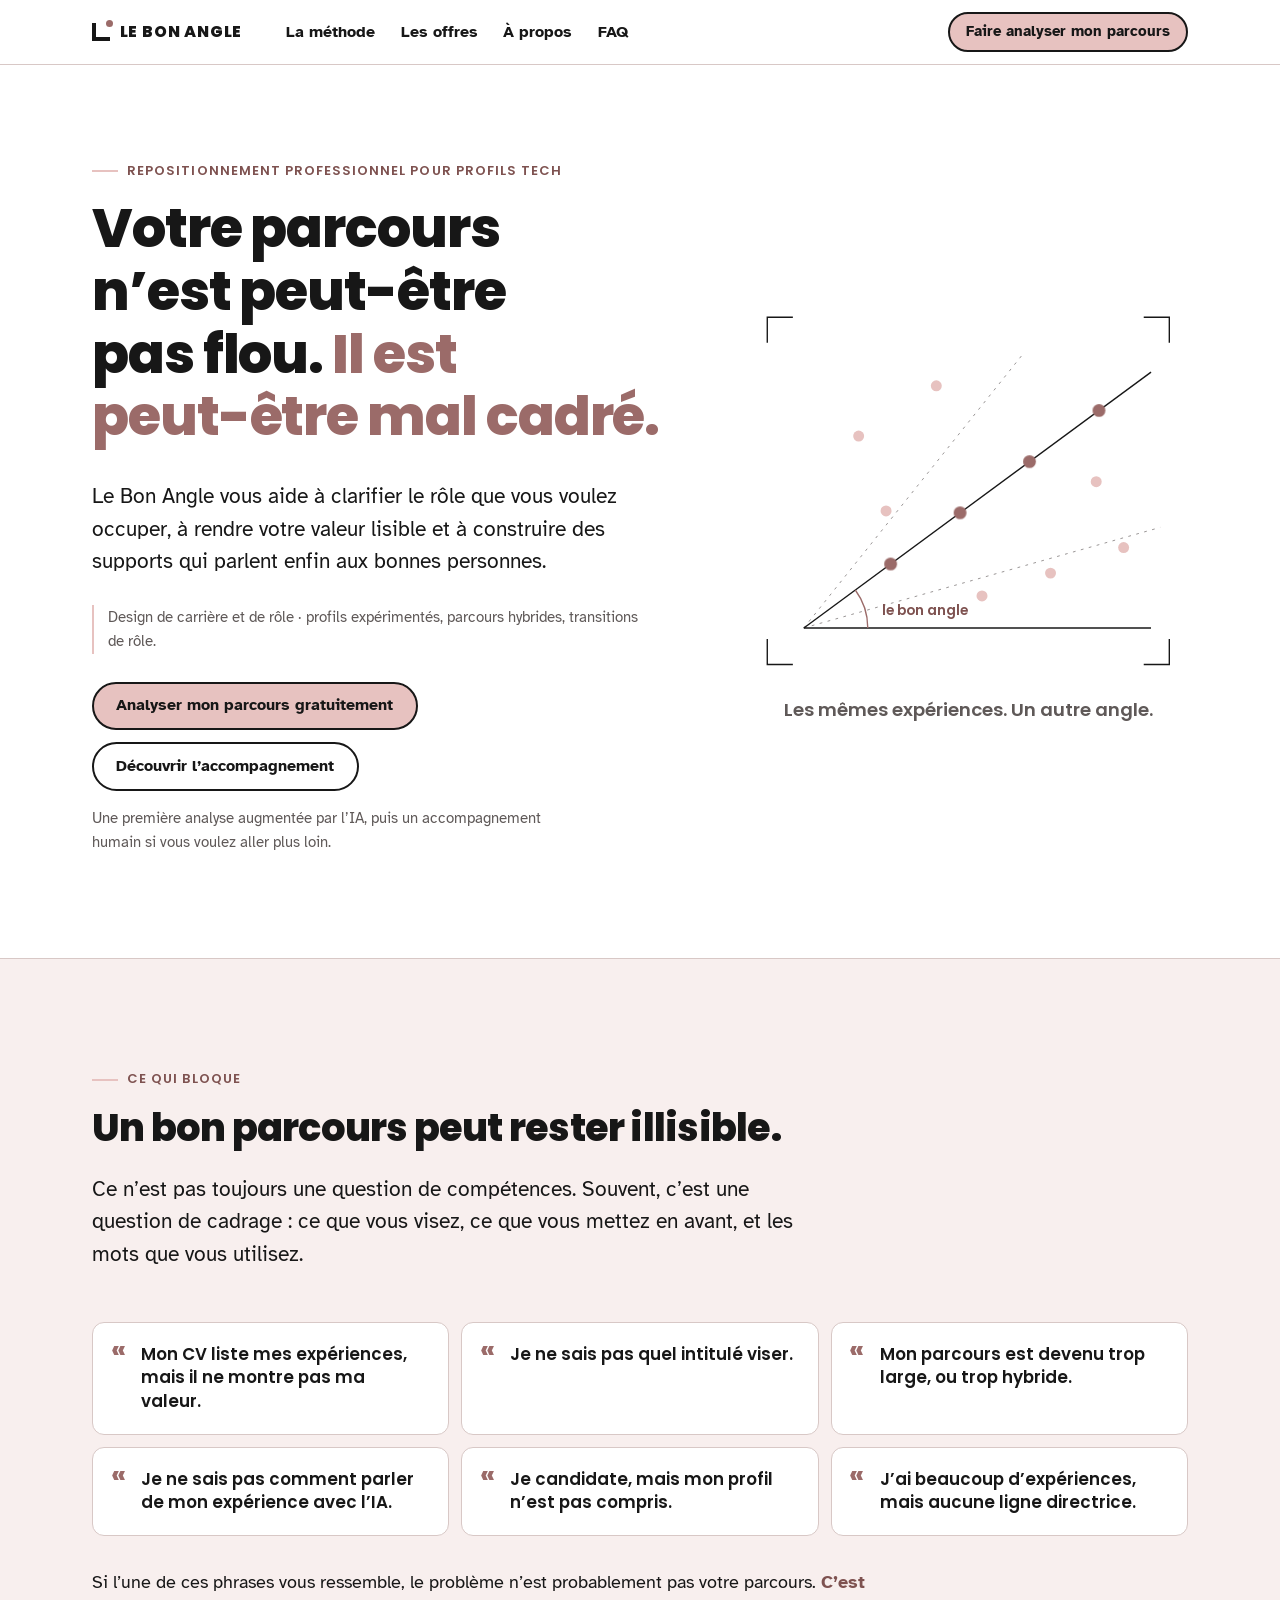
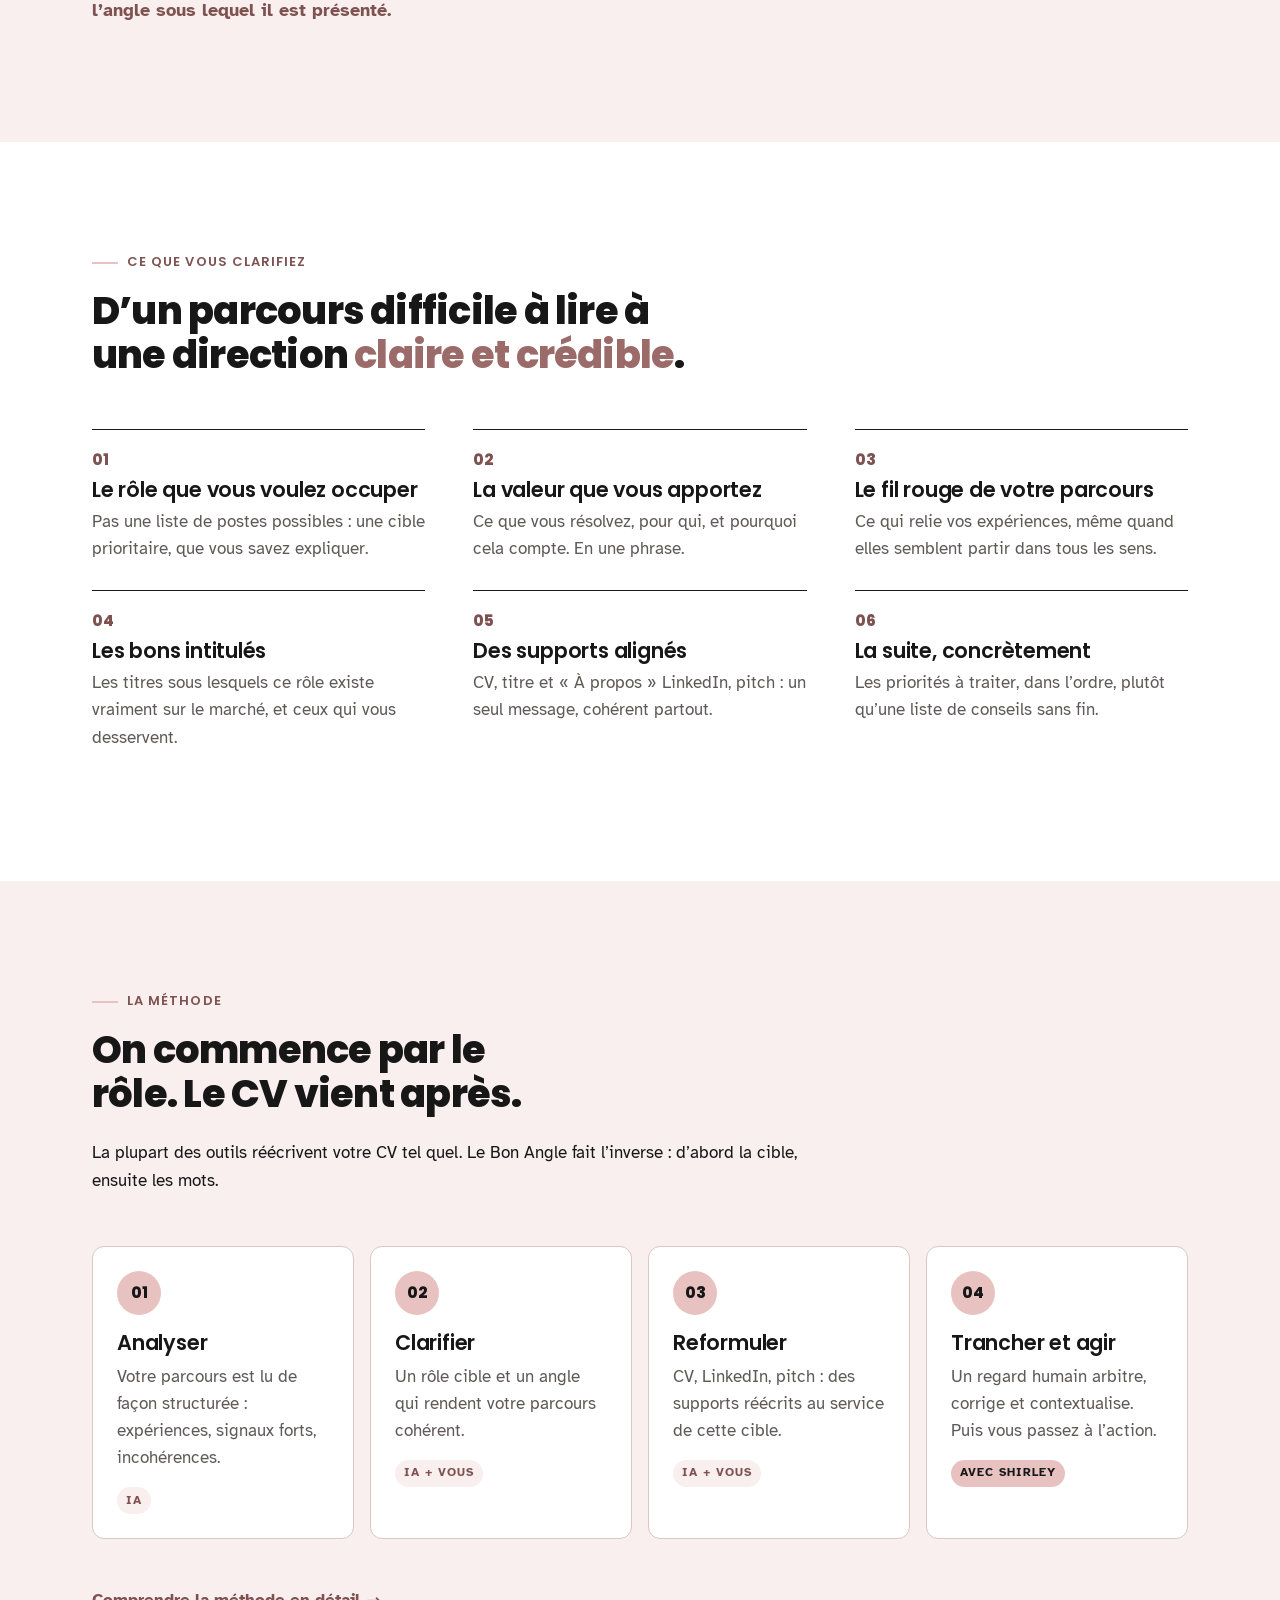
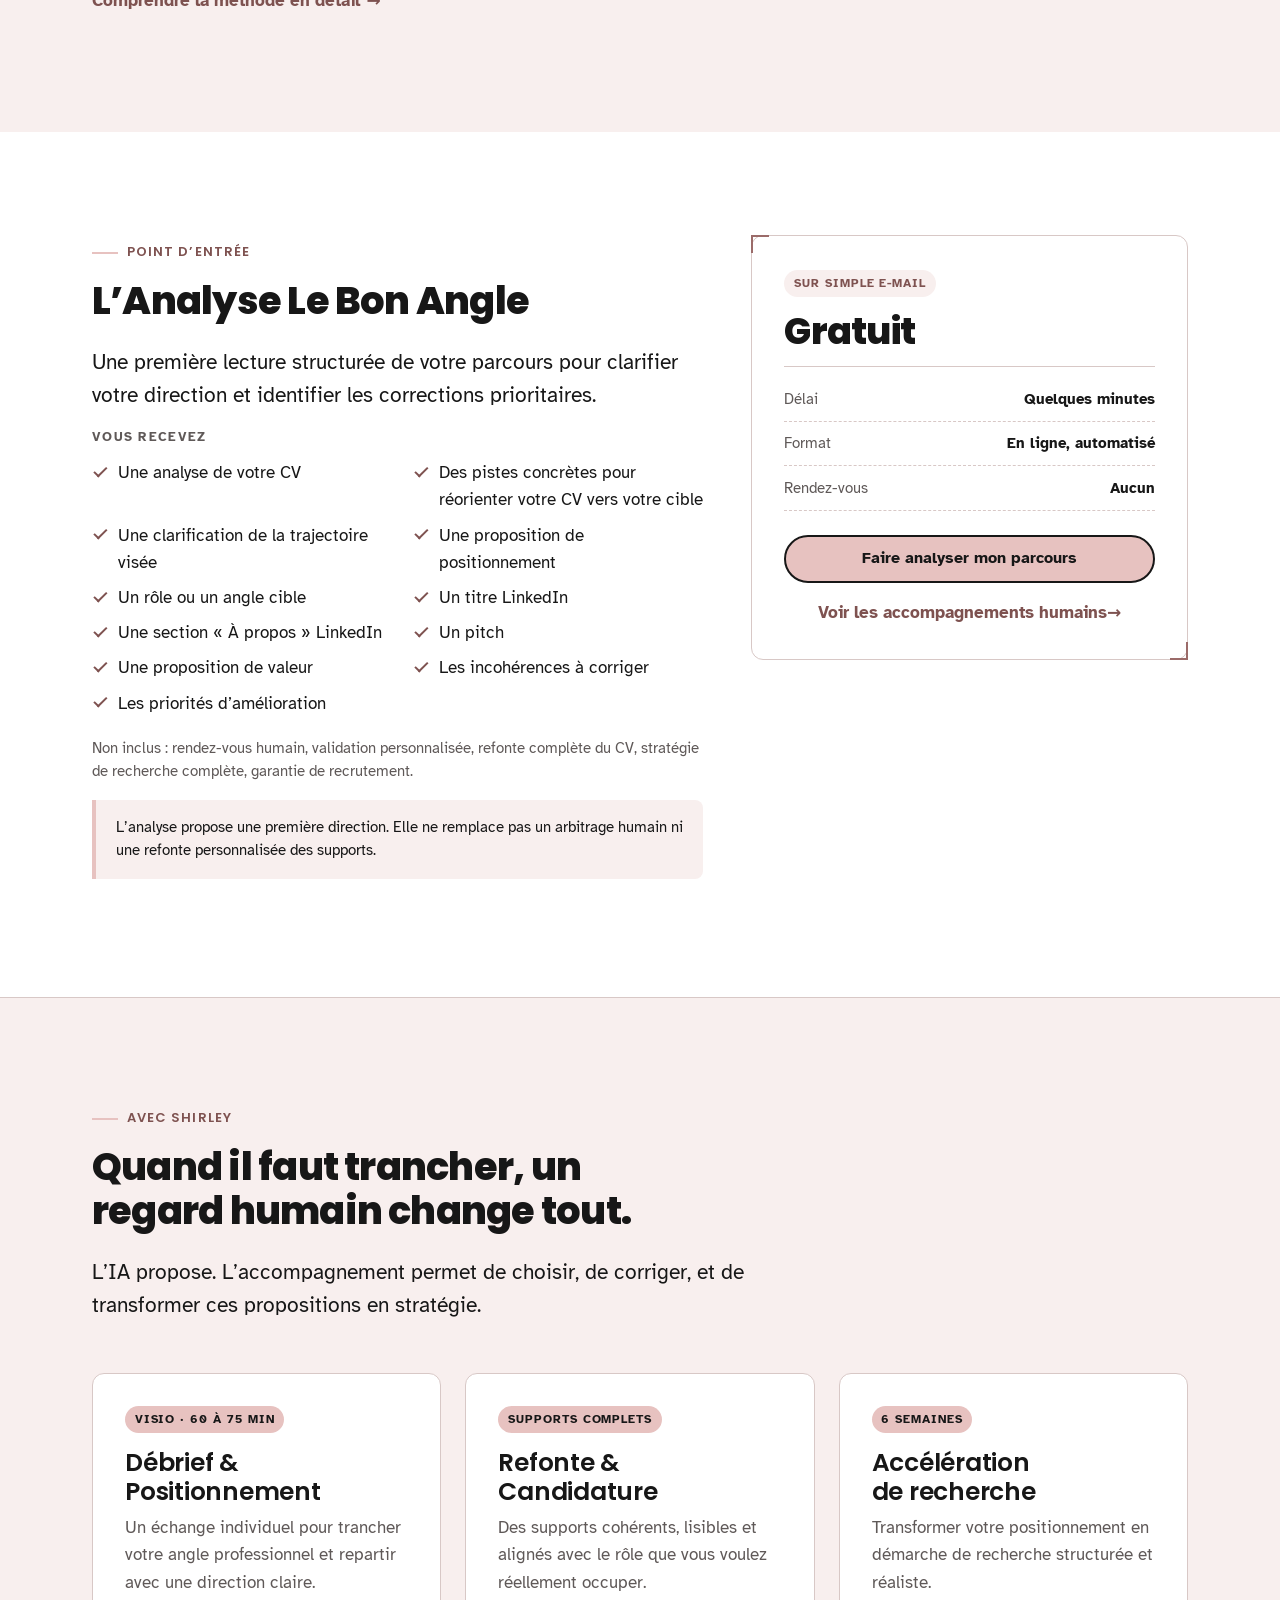
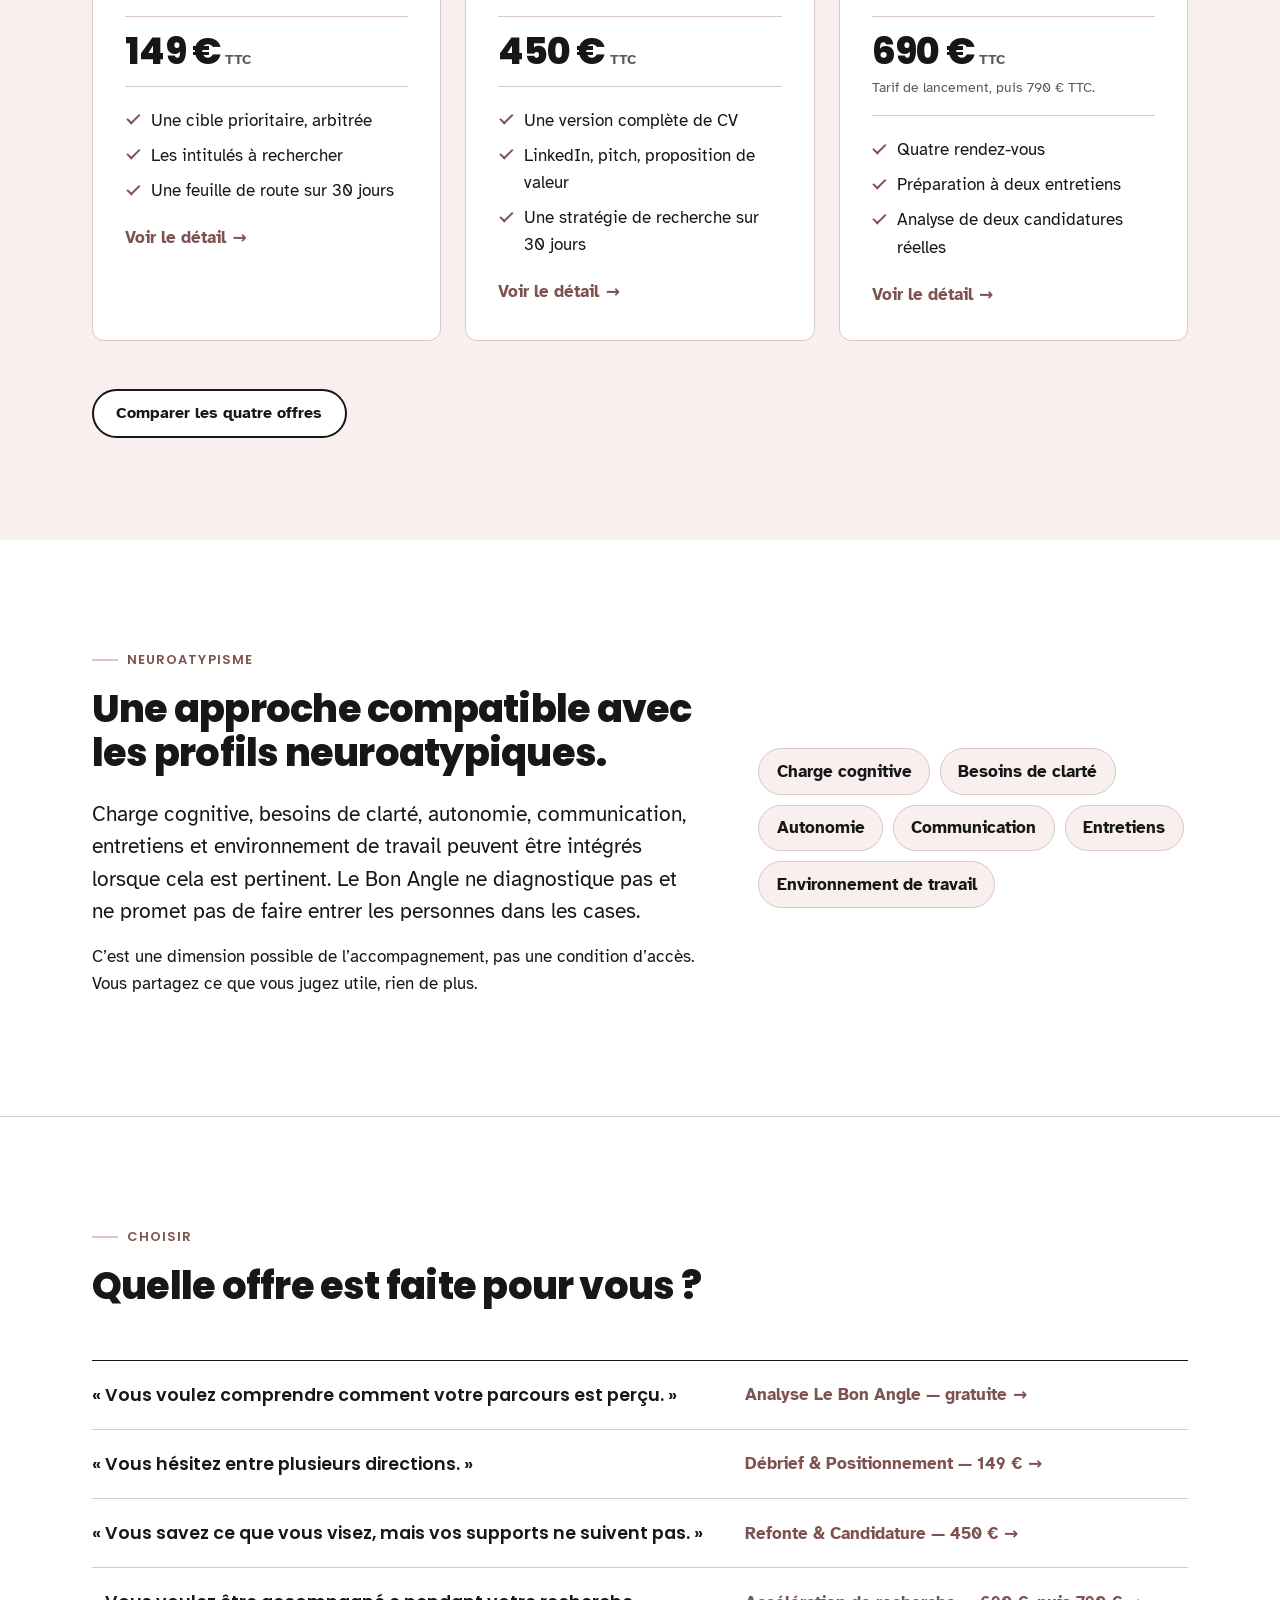
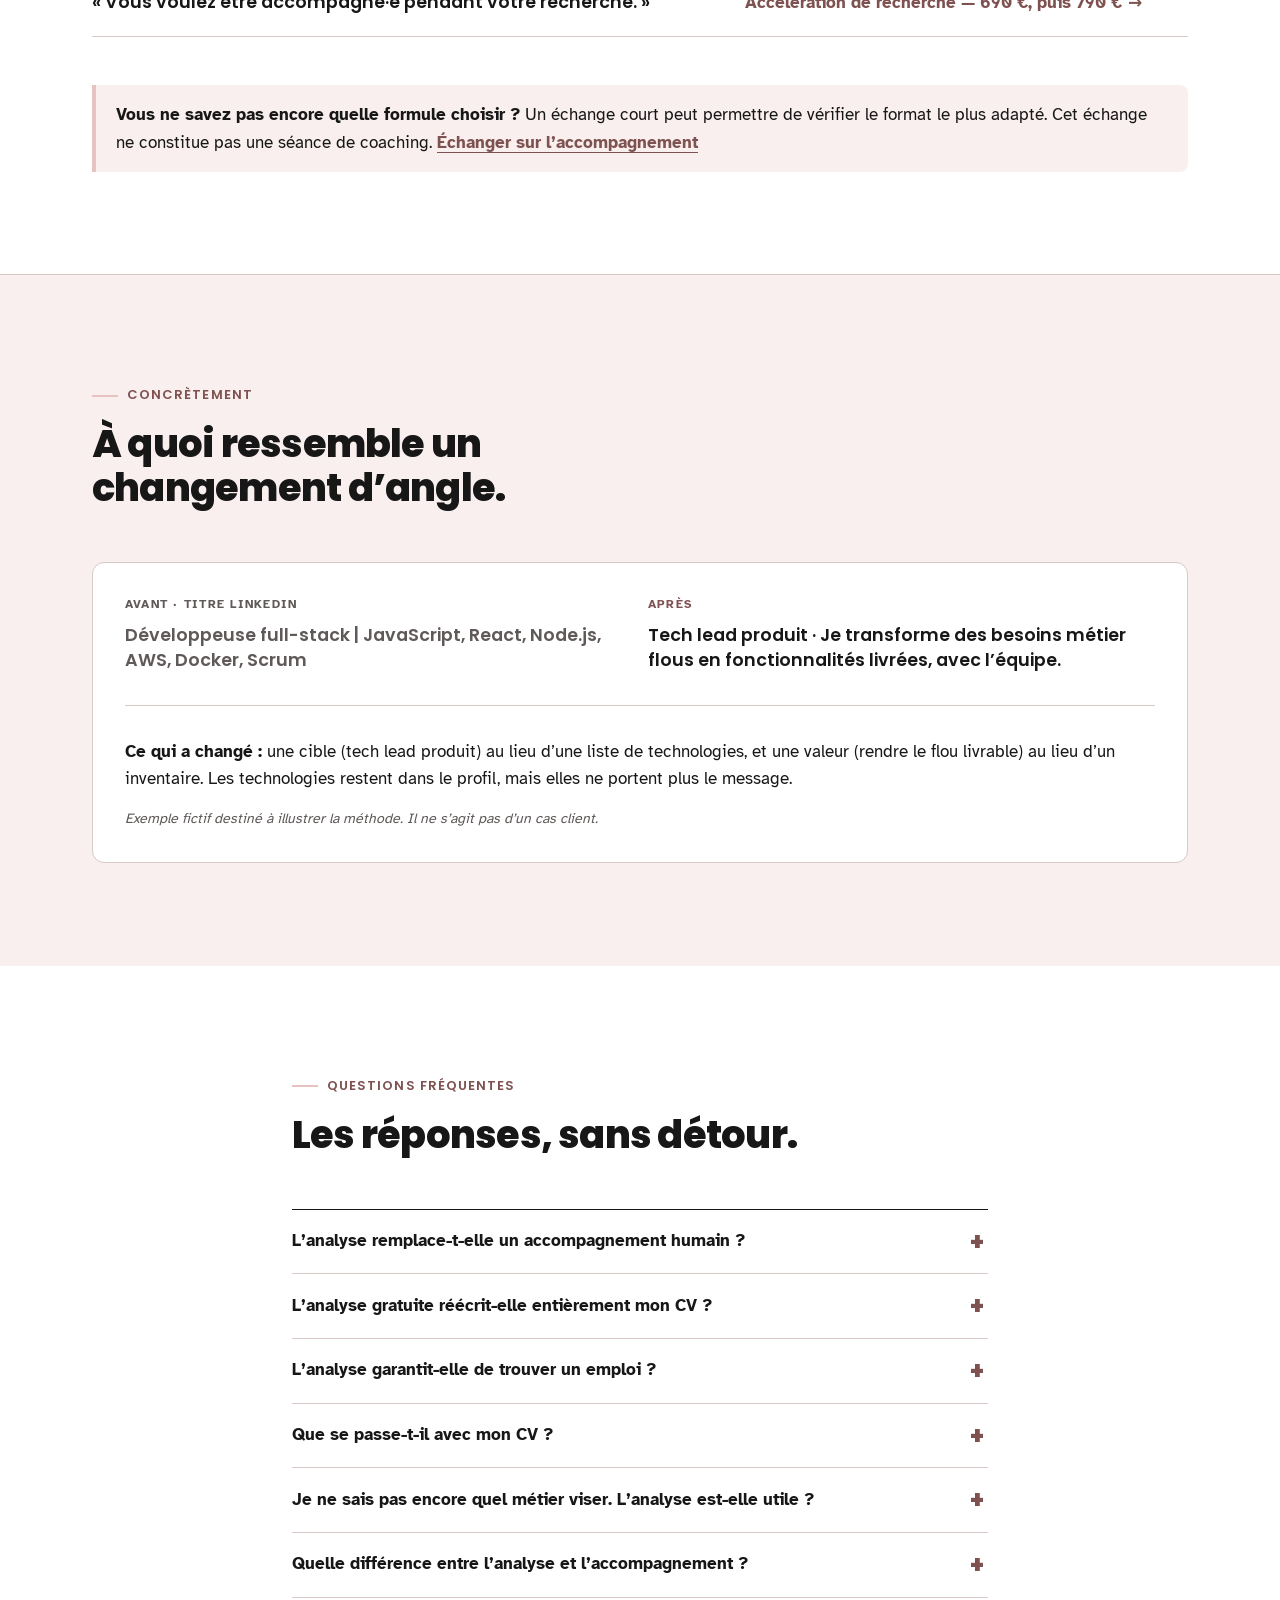
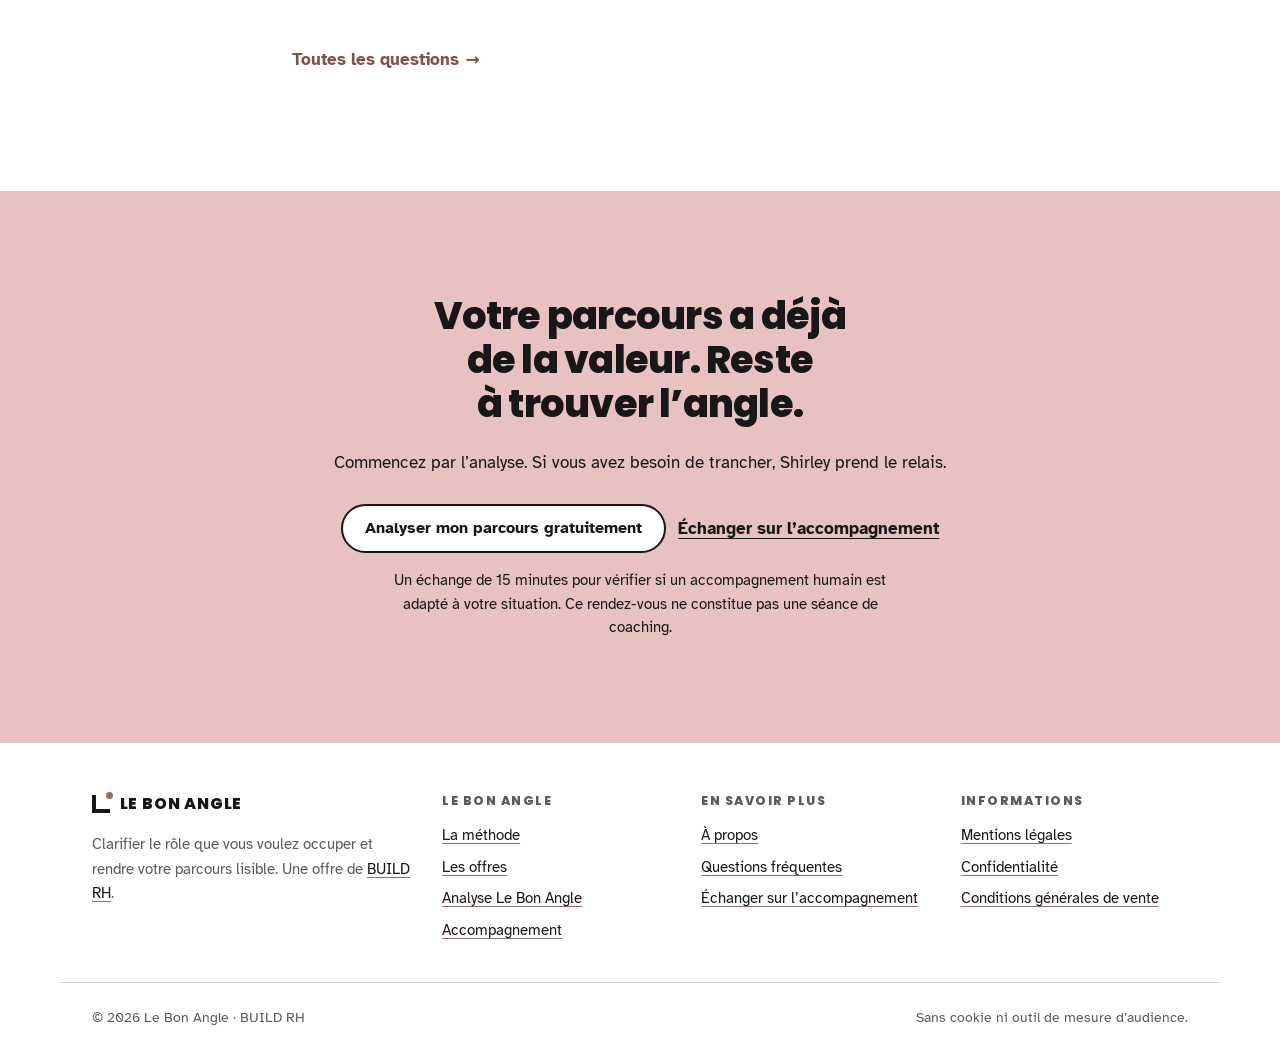
==== index.html @ a3619567 "Analyse gratuite, questions langues et remote, message de capacité - Analyse Le Bon Angle gratuite (" ====
<!doctype html>
<html lang="fr" class="no-js">
<head>
  <meta charset="utf-8">
  <script>document.documentElement.className="js";</script>
  <meta name="viewport" content="width=device-width, initial-scale=1">
  <title>Le Bon Angle — Clarifier son rôle cible et repositionner son parcours Tech</title>
  <meta name="description" content="Le Bon Angle aide les professionnels de la Tech à clarifier leur rôle cible, rendre leur valeur lisible et repositionner CV, LinkedIn et pitch. Analyse augmentée par l’IA, puis accompagnement humain.">
  <meta name="theme-color" content="#F8EFEE">
  <link rel="canonical" href="https://almosnishirley.github.io/le-bon-angle/">
  <meta property="og:type" content="website">
  <meta property="og:locale" content="fr_FR">
  <meta property="og:site_name" content="Le Bon Angle">
  <meta property="og:title" content="Votre parcours n’est peut-être pas flou. Il est peut-être mal cadré.">
  <meta property="og:description" content="Le Bon Angle aide les professionnels de la Tech à clarifier leur rôle cible, rendre leur valeur lisible et repositionner CV, LinkedIn et pitch. Analyse augmentée par l’IA, puis accompagnement humain.">
  <meta property="og:url" content="https://almosnishirley.github.io/le-bon-angle/">
  <meta property="og:image" content="https://almosnishirley.github.io/le-bon-angle/assets/images/og-image.png">
  <meta property="og:image:width" content="1200">
  <meta property="og:image:height" content="630">
  <meta property="og:image:alt" content="Le Bon Angle — Votre parcours n’est peut-être pas flou. Il est peut-être mal cadré.">
  <meta name="twitter:card" content="summary_large_image">
  <link rel="icon" href="favicon.svg" type="image/svg+xml">
  <link rel="preload" href="assets/fonts/poppins-latin-800-normal.woff2" as="font" type="font/woff2" crossorigin>
  <link rel="preload" href="assets/fonts/atkinson-hyperlegible-latin-400-normal.woff2" as="font" type="font/woff2" crossorigin>
  <link rel="stylesheet" href="assets/css/style.css?v=20">
  <script type="application/ld+json" id="ld-json">
    {"@context":"https://schema.org","@type":"ProfessionalService","name":"Le Bon Angle","url":"https://almosnishirley.github.io/le-bon-angle/","slogan":"Votre parcours n’est peut-être pas flou. Il est peut-être mal cadré.","description":"Méthode de clarification et de repositionnement professionnel pour les professionnels de la Tech, augmentée par l’IA et prolongée par un accompagnement humain.","inLanguage":"fr","parentOrganization":{"@type":"Organization","name":"BUILD RH","url":"https://build-rh.io"}}
    </script>
  <script src="assets/js/config.js?v=20" defer></script>
  <script src="assets/js/main.js?v=20" defer></script>
</head>
<body>
  <a class="skip-link" href="#contenu">Aller au contenu</a>

  <header class="site-header">
    <div class="container header-inner">
      <a class="logo" href="index.html" aria-label="Le Bon Angle, accueil">
        <span class="logo-mark" aria-hidden="true"></span>
        <span class="logo-text">LE BON ANGLE</span>
      </a>
      <nav id="main-nav" class="main-nav" aria-label="Navigation principale">
        <ul>
          <li><a href="methode.html">La méthode</a></li>
          <li><a href="offres.html">Les offres</a></li>
          <li><a href="a-propos.html">À propos</a></li>
          <li><a href="faq.html">FAQ</a></li>
        </ul>
      </nav>
      <a class="btn btn-primary btn-sm header-cta" href="atelier.html"><span class="long">Faire analyser mon parcours</span><span class="short">Analyser</span></a>
      <button class="menu-toggle" type="button" aria-expanded="false" aria-controls="main-nav">
        <span class="menu-toggle-bars" aria-hidden="true"></span>
        <span class="menu-toggle-label">Menu</span>
      </button>
    </div>
  </header>

  <main id="contenu">

    <!-- ============================ HERO ============================ -->
    <section class="hero" aria-labelledby="hero-title">
      <div class="container hero-grid">
        <div>
          <p class="eyebrow">Repositionnement professionnel pour profils Tech</p>
          <h1 id="hero-title">Votre parcours n’est peut-être pas flou. <em>Il est peut-être mal cadré.</em></h1>
          <p class="lead">Le Bon Angle vous aide à clarifier le rôle que vous voulez occuper, à rendre votre valeur lisible et à construire des supports qui parlent enfin aux bonnes personnes.</p>
          <p class="hero-target">Design de carrière et de rôle · profils expérimentés, parcours hybrides, transitions de rôle.</p>
          <div class="btn-row">
            <a class="btn btn-primary" href="atelier.html">Analyser mon parcours gratuitement</a>
            <a class="btn btn-secondary" href="accompagnement.html">Découvrir l’accompagnement</a>
          </div>
          <p class="micro">Une première analyse augmentée par l’IA, puis un accompagnement humain si vous voulez aller plus loin.</p>
        </div>

        <figure class="hero-visual">
          <svg viewBox="0 0 480 420" role="img" aria-labelledby="hv-title">
            <title id="hv-title">Des points dispersés représentent des expériences. Une ligne en aligne quatre&nbsp;: c’est le bon angle.</title>
            <path class="hv-crop" d="M20 48V20h28M432 20h28v28M460 372v28h-28M48 400H20v-28"/>
            <path class="hv-line-faint" d="M60 360L300 60M60 360L450 250"/>
            <g>
              <circle class="hv-dot" cx="120" cy="150" r="6"/>
              <circle class="hv-dot" cx="205" cy="95" r="6"/>
              <circle class="hv-dot" cx="330" cy="300" r="6"/>
              <circle class="hv-dot" cx="410" cy="272" r="6"/>
              <circle class="hv-dot" cx="255" cy="325" r="6"/>
              <circle class="hv-dot" cx="150" cy="232" r="6"/>
              <circle class="hv-dot" cx="380" cy="200" r="6"/>
            </g>
            <path class="hv-line" d="M60 360H440"/>
            <path class="hv-line hv-draw" d="M60 360L440 80"/>
            <g>
              <circle class="hv-dot-on" cx="155" cy="290" r="7"/>
              <circle class="hv-dot-on" cx="231" cy="234" r="7"/>
              <circle class="hv-dot-on" cx="307" cy="178" r="7"/>
              <circle class="hv-dot-on" cx="383" cy="122" r="7"/>
            </g>
            <path class="hv-arc" d="M130 360A70 70 0 0 0 116.35 318.5"/>
            <text class="hv-label" x="146" y="346">le bon angle</text>
          </svg>
          <figcaption>Les mêmes expériences. Un autre angle.</figcaption>
        </figure>
      </div>
    </section>

    <!-- ========================== PROBLÈME ========================== -->
    <section class="section section-alt section-border" aria-labelledby="pb-title">
      <div class="container">
        <header class="section-head">
          <p class="eyebrow">Ce qui bloque</p>
          <h2 id="pb-title">Un bon parcours peut rester illisible.</h2>
          <p class="lead">Ce n’est pas toujours une question de compétences. Souvent, c’est une question de cadrage&nbsp;: ce que vous visez, ce que vous mettez en avant, et les mots que vous utilisez.</p>
        </header>
        <ul class="pains">
          <li>Mon CV liste mes expériences, mais il ne montre pas ma valeur.</li>
          <li>Je ne sais pas quel intitulé viser.</li>
          <li>Mon parcours est devenu trop large, ou trop hybride.</li>
          <li>Je ne sais pas comment parler de mon expérience avec l’IA.</li>
          <li>Je candidate, mais mon profil n’est pas compris.</li>
          <li>J’ai beaucoup d’expériences, mais aucune ligne directrice.</li>
        </ul>
        <p class="pains-closing">Si l’une de ces phrases vous ressemble, le problème n’est probablement pas votre parcours. <strong>C’est l’angle sous lequel il est présenté.</strong></p>
      </div>
    </section>

    <!-- ======================= CE QUE L'ON CLARIFIE ======================= -->
    <section class="section" aria-labelledby="clar-title">
      <div class="container">
        <header class="section-head">
          <p class="eyebrow">Ce que vous clarifiez</p>
          <h2 id="clar-title">D’un parcours difficile à lire à une direction <em>claire et crédible</em>.</h2>
        </header>
        <ol class="clarify">
          <li><h3>Le rôle que vous voulez occuper</h3><p>Pas une liste de postes possibles&nbsp;: une cible prioritaire, que vous savez expliquer.</p></li>
          <li><h3>La valeur que vous apportez</h3><p>Ce que vous résolvez, pour qui, et pourquoi cela compte. En une phrase.</p></li>
          <li><h3>Le fil rouge de votre parcours</h3><p>Ce qui relie vos expériences, même quand elles semblent partir dans tous les sens.</p></li>
          <li><h3>Les bons intitulés</h3><p>Les titres sous lesquels ce rôle existe vraiment sur le marché, et ceux qui vous desservent.</p></li>
          <li><h3>Des supports alignés</h3><p>CV, titre et «&nbsp;À propos&nbsp;» LinkedIn, pitch&nbsp;: un seul message, cohérent partout.</p></li>
          <li><h3>La suite, concrètement</h3><p>Les priorités à traiter, dans l’ordre, plutôt qu’une liste de conseils sans fin.</p></li>
        </ol>
      </div>
    </section>

    <!-- ============================ MÉTHODE ============================ -->
    <section class="section section-sage" aria-labelledby="meth-title">
      <div class="container">
        <header class="section-head">
          <p class="eyebrow">La méthode</p>
          <h2 id="meth-title">On commence par le rôle. Le CV vient après.</h2>
          <p>La plupart des outils réécrivent votre CV tel quel. Le Bon Angle fait l’inverse&nbsp;: d’abord la cible, ensuite les mots.</p>
        </header>
        <ol class="steps">
          <li class="step">
            <span class="step-num" aria-hidden="true">01</span>
            <h3>Analyser</h3>
            <p>Votre parcours est lu de façon structurée&nbsp;: expériences, signaux forts, incohérences.</p>
            <span class="step-tag tag-ia">IA</span>
          </li>
          <li class="step">
            <span class="step-num" aria-hidden="true">02</span>
            <h3>Clarifier</h3>
            <p>Un rôle cible et un angle qui rendent votre parcours cohérent.</p>
            <span class="step-tag tag-ia">IA + vous</span>
          </li>
          <li class="step">
            <span class="step-num" aria-hidden="true">03</span>
            <h3>Reformuler</h3>
            <p>CV, LinkedIn, pitch&nbsp;: des supports réécrits au service de cette cible.</p>
            <span class="step-tag tag-ia">IA + vous</span>
          </li>
          <li class="step">
            <span class="step-num" aria-hidden="true">04</span>
            <h3>Trancher et agir</h3>
            <p>Un regard humain arbitre, corrige et contextualise. Puis vous passez à l’action.</p>
            <span class="step-tag tag-human">Avec Shirley</span>
          </li>
        </ol>
        <p class="section-foot"><a class="arrow-link" href="methode.html">Comprendre la méthode en détail</a></p>
      </div>
    </section>

    <!-- ============================ ANALYSE ============================ -->
    <section class="section" id="analyse" aria-labelledby="an-title">
      <div class="container analysis-block">
        <div>
          <p class="eyebrow">Point d’entrée</p>
          <h2 id="an-title">L’Analyse Le Bon Angle</h2>
          <p class="lead">Une première lecture structurée de votre parcours pour clarifier votre direction et identifier les corrections prioritaires.</p>
          <p class="list-title">Vous recevez</p>
          <ul class="checklist cols-2">
            <li>Une analyse de votre CV</li>
            <li>Des pistes concrètes pour réorienter votre CV vers votre cible</li>
            <li>Une clarification de la trajectoire visée</li>
            <li>Une proposition de positionnement</li>
            <li>Un rôle ou un angle cible</li>
            <li>Un titre LinkedIn</li>
            <li>Une section «&nbsp;À propos&nbsp;» LinkedIn</li>
            <li>Un pitch</li>
            <li>Une proposition de valeur</li>
            <li>Les incohérences à corriger</li>
            <li>Les priorités d’amélioration</li>
          </ul>
          <p class="small muted">Non inclus&nbsp;: rendez-vous humain, validation personnalisée, refonte complète du CV, stratégie de recherche complète, garantie de recrutement.</p>
          <p class="note-box small">L’analyse propose une première direction. Elle ne remplace pas un arbitrage humain ni une refonte personnalisée des supports.</p>
        </div>
        <aside class="buy-card frame" aria-label="Prix de l'analyse">
          <div class="price">
            <span class="tag tag-ia">Sur simple e-mail</span>
            <div class="price-main">Gratuit</div>
          </div>
          <dl class="facts">
            <div><dt>Délai</dt><dd>Quelques minutes</dd></div>
            <div><dt>Format</dt><dd>En ligne, automatisé</dd></div>
            <div><dt>Rendez-vous</dt><dd>Aucun</dd></div>
          </dl>
          <a class="btn btn-primary" href="atelier.html">Faire analyser mon parcours</a>
          <a class="arrow-link secondary-link" href="accompagnement.html">Voir les accompagnements humains</a>
        </aside>
      </div>
    </section>

    <!-- ========================= ACCOMPAGNEMENT ========================= -->
    <section class="section section-alt section-border" aria-labelledby="acc-title">
      <div class="container">
        <header class="section-head">
          <p class="eyebrow">Avec Shirley</p>
          <h2 id="acc-title">Quand il faut trancher, un regard humain change tout.</h2>
          <p class="lead">L’IA propose. L’accompagnement permet de choisir, de corriger, et de transformer ces propositions en stratégie.</p>
        </header>
        <div class="grid grid-3 grid-gap-lg">
          <article class="card offer" aria-labelledby="h-debrief">
            <span class="tag tag-human">Visio · 60 à 75 min</span>
            <h3 id="h-debrief">Débrief &amp; Positionnement</h3>
            <p class="offer-promise">Un échange individuel pour trancher votre angle professionnel et repartir avec une direction claire.</p>
            <div class="price"><div class="price-main"><span data-prix="debrief">149&nbsp;€</span><small>TTC</small></div></div>
            <ul class="checklist offer-list">
              <li>Une cible prioritaire, arbitrée</li>
              <li>Les intitulés à rechercher</li>
              <li>Une feuille de route sur 30 jours</li>
            </ul>
            <a class="arrow-link" href="accompagnement.html#debrief" aria-label="Voir le détail du Débrief &amp; Positionnement">Voir le détail</a>
          </article>
          <article class="card offer" aria-labelledby="h-refonte">
            <span class="tag tag-human">Supports complets</span>
            <h3 id="h-refonte">Refonte &amp; Candidature</h3>
            <p class="offer-promise">Des supports cohérents, lisibles et alignés avec le rôle que vous voulez réellement occuper.</p>
            <div class="price"><div class="price-main"><span data-prix="refonte">450&nbsp;€</span><small>TTC</small></div></div>
            <ul class="checklist offer-list">
              <li>Une version complète de CV</li>
              <li>LinkedIn, pitch, proposition de valeur</li>
              <li>Une stratégie de recherche sur 30 jours</li>
            </ul>
            <a class="arrow-link" href="accompagnement.html#refonte" aria-label="Voir le détail de la Refonte &amp; Candidature">Voir le détail</a>
          </article>
          <article class="card offer" aria-labelledby="h-accel">
            <span class="tag tag-human">6 semaines</span>
            <h3 id="h-accel">Accélération de recherche</h3>
            <p class="offer-promise">Transformer votre positionnement en démarche de recherche structurée et réaliste.</p>
            <div class="price"><div class="price-main"><span data-prix="acceleration">690&nbsp;€</span><small>TTC</small></div><span class="price-note" data-if-prix-cible="acceleration"><span data-mention="acceleration">Tarif de lancement</span>, puis <span data-prix-cible="acceleration">790&nbsp;€</span> TTC.</span></div>
            <ul class="checklist offer-list">
              <li>Quatre rendez-vous</li>
              <li>Préparation à deux entretiens</li>
              <li>Analyse de deux candidatures réelles</li>
            </ul>
            <a class="arrow-link" href="accompagnement.html#acceleration" aria-label="Voir le détail de l'Accélération de recherche">Voir le détail</a>
          </article>
        </div>
        <div class="section-foot btn-row">
          <a class="btn btn-secondary" href="offres.html">Comparer les quatre offres</a>
        </div>
      </div>
    </section>

    <!-- ========================== NEUROATYPISME ========================== -->
    <section class="section" id="neuroatypisme" aria-labelledby="neuro-title">
      <div class="container neuro-grid">
        <div>
          <p class="eyebrow">Neuroatypisme</p>
          <h2 id="neuro-title">Une approche compatible avec les profils neuroatypiques.</h2>
          <p class="lead">Charge cognitive, besoins de clarté, autonomie, communication, entretiens et environnement de travail peuvent être intégrés lorsque cela est pertinent. Le Bon Angle ne diagnostique pas et ne promet pas de faire entrer les personnes dans les cases.</p>
          <p>C’est une dimension possible de l’accompagnement, pas une condition d’accès. Vous partagez ce que vous jugez utile, rien de plus.</p>
        </div>
        <ul class="tags" aria-label="Dimensions pouvant être intégrées">
          <li>Charge cognitive</li>
          <li>Besoins de clarté</li>
          <li>Autonomie</li>
          <li>Communication</li>
          <li>Entretiens</li>
          <li>Environnement de travail</li>
        </ul>
      </div>
    </section>

    <!-- ========================= GUIDE DE CHOIX ========================= -->
    <section class="section section-border" aria-labelledby="choose-title">
      <div class="container">
        <header class="section-head">
          <p class="eyebrow">Choisir</p>
          <h2 id="choose-title">Quelle offre est faite pour vous&nbsp;?</h2>
        </header>
        <ul class="chooser">
          <li><q>Vous voulez comprendre comment votre parcours est perçu.</q><a class="arrow-link" href="atelier.html">Analyse Le Bon Angle — gratuite</a></li>
          <li><q>Vous hésitez entre plusieurs directions.</q><a class="arrow-link" href="accompagnement.html#debrief">Débrief &amp; Positionnement — <span data-prix="debrief">149&nbsp;€</span></a></li>
          <li><q>Vous savez ce que vous visez, mais vos supports ne suivent pas.</q><a class="arrow-link" href="accompagnement.html#refonte">Refonte &amp; Candidature — <span data-prix="refonte">450&nbsp;€</span></a></li>
          <li><q>Vous voulez être accompagné·e pendant votre recherche.</q><a class="arrow-link" href="accompagnement.html#acceleration">Accélération de recherche — <span data-prix="acceleration">690&nbsp;€</span><span data-if-prix-cible="acceleration">, puis <span data-prix-cible="acceleration">790&nbsp;€</span></span></a></li>
        </ul>
        <div class="note-box sage section-foot">
          <p><strong>Vous ne savez pas encore quelle formule choisir&nbsp;?</strong> Un échange court peut permettre de vérifier le format le plus adapté. Cet échange ne constitue pas une séance de coaching. <a class="text-link" href="https://calendly.com/shirley-chiche-buildrh/call-decouverte" data-rdv>Échanger sur l’accompagnement</a></p>
        </div>
      </div>
    </section>

    <!-- ============================ EXEMPLES ============================ -->
    <section class="section section-alt section-border" aria-labelledby="ex-title">
      <div class="container">
        <header class="section-head">
          <p class="eyebrow">Concrètement</p>
          <h2 id="ex-title">À quoi ressemble un changement d’angle.</h2>
        </header>
        <div class="card">
          <div class="example">
            <div class="example-before">
              <p class="example-label">Avant · titre LinkedIn</p>
              <p class="example-text">Développeuse full-stack | JavaScript, React, Node.js, AWS, Docker, Scrum</p>
            </div>
            <div class="example-after">
              <p class="example-label">Après</p>
              <p class="example-text">Tech lead produit · Je transforme des besoins métier flous en fonctionnalités livrées, avec l’équipe.</p>
            </div>
          </div>
          <hr>
          <p><strong>Ce qui a changé&nbsp;:</strong> une cible (tech lead produit) au lieu d’une liste de technologies, et une valeur (rendre le flou livrable) au lieu d’un inventaire. Les technologies restent dans le profil, mais elles ne portent plus le message.</p>
          <p class="disclaimer">Exemple fictif destiné à illustrer la méthode. Il ne s’agit pas d’un cas client.</p>
        </div>
      </div>
    </section>

    <!-- =============================== FAQ =============================== -->
    <section class="section" aria-labelledby="faq-title">
      <div class="container container-narrow">
        <header class="section-head">
          <p class="eyebrow">Questions fréquentes</p>
          <h2 id="faq-title">Les réponses, sans détour.</h2>
        </header>
        <div class="faq">
          <details>
            <summary>L’analyse remplace-t-elle un accompagnement humain&nbsp;?</summary>
            <div class="faq-answer"><p>Non. L’analyse produit une première base de travail, rédigée par un agent IA configuré selon la méthode Le Bon Angle. Personne ne la relit avant vous. L’accompagnement sert à trancher, à contextualiser et à corriger.</p></div>
          </details>
          <details>
            <summary>L’analyse gratuite réécrit-elle entièrement mon CV&nbsp;?</summary>
            <div class="faq-answer"><p>Non. L’analyse fournit une lecture structurée de votre parcours et des pistes concrètes de reformulation autour d’un angle identifié. La refonte complète et personnalisée du CV fait partie de l’offre <a class="text-link" href="accompagnement.html#refonte">Refonte &amp; Candidature</a>.</p></div>
          </details>
          <details>
            <summary>L’analyse garantit-elle de trouver un emploi&nbsp;?</summary>
            <div class="faq-answer"><p>Non. Aucune analyse ni aucun accompagnement ne peut garantir un recrutement. Le Bon Angle vous aide à clarifier votre cible et à rendre votre parcours lisible. Le reste dépend aussi du marché, des recruteurs et de vos démarches.</p></div>
          </details>
          <details>
            <summary>Que se passe-t-il avec mon CV&nbsp;?</summary>
            <div class="faq-answer"><p>Le fichier est lu dans votre navigateur&nbsp;: il n’est pas envoyé tel quel. Seul le texte extrait, que vous pouvez relire et modifier, est transmis avec vos réponses, après votre accord. L’e-mail et le téléphone sont masqués par défaut. <a class="text-link" href="confidentialite.html#atelier">Tout le détail</a>.</p></div>
          </details>
          <details>
            <summary>Je ne sais pas encore quel métier viser. L’analyse est-elle utile&nbsp;?</summary>
            <div class="faq-answer"><p>Oui, c’est même un bon point de départ&nbsp;: l’analyse propose des angles et des rôles cohérents avec votre parcours. Pour arbitrer entre plusieurs directions, le Débrief &amp; Positionnement est plus adapté.</p></div>
          </details>
          <details>
            <summary>Quelle différence entre l’analyse et l’accompagnement&nbsp;?</summary>
            <div class="faq-answer"><p>L’analyse est automatisée, rapide et sans rendez-vous&nbsp;: elle propose. L’accompagnement est humain&nbsp;: il tranche, adapte à votre contexte et vous aide à passer à l’action.</p></div>
          </details>
        </div>
        <p class="section-foot"><a class="arrow-link" href="faq.html">Toutes les questions</a></p>
      </div>
    </section>

    <!-- ============================ CTA FINAL ============================ -->
    <section class="section section-dark on-dark cta-band" aria-labelledby="final-title">
      <div class="container">
        <h2 id="final-title">Votre parcours a déjà de la valeur. Reste à trouver <em>l’angle</em>.</h2>
        <p class="muted">Commencez par l’analyse. Si vous avez besoin de trancher, Shirley prend le relais.</p>
        <div class="btn-row">
          <a class="btn btn-primary" href="atelier.html">Analyser mon parcours gratuitement</a>
          <a class="text-link" href="https://calendly.com/shirley-chiche-buildrh/call-decouverte" data-rdv>Échanger sur l’accompagnement</a>
        </div>
        <p class="micro">Un échange de 15 minutes pour vérifier si un accompagnement humain est adapté à votre situation. Ce rendez-vous ne constitue pas une séance de coaching.</p>
      </div>
    </section>
  </main>

  <footer class="site-footer">
    <div class="container footer-grid">
      <div>
        <a class="logo" href="index.html" aria-label="Le Bon Angle, accueil"><span class="logo-mark" aria-hidden="true"></span><span class="logo-text">LE BON ANGLE</span></a>
        <p class="footer-tagline">Clarifier le rôle que vous voulez occuper et rendre votre parcours lisible. Une offre de <a href="https://build-rh.io" data-cfg-href="LIEN_BUILDRH">BUILD RH</a>.</p>
      </div>
      <div>
        <p class="footer-title">Le Bon Angle</p>
        <ul class="footer-links">
          <li><a href="methode.html">La méthode</a></li>
          <li><a href="offres.html">Les offres</a></li>
          <li><a href="atelier.html">Analyse Le Bon Angle</a></li>
          <li><a href="accompagnement.html">Accompagnement</a></li>
        </ul>
      </div>
      <div>
        <p class="footer-title">En savoir plus</p>
        <ul class="footer-links">
          <li><a href="a-propos.html">À propos</a></li>
          <li><a href="faq.html">Questions fréquentes</a></li>
          <li><a href="https://calendly.com/shirley-chiche-buildrh/call-decouverte" data-rdv>Échanger sur l’accompagnement</a></li>
          <li hidden data-cfg-if="LIEN_LINKEDIN"><a href="#" data-cfg-href="LIEN_LINKEDIN">LinkedIn</a></li>
          <li hidden data-cfg-if="EMAIL"><a href="#" data-cfg-href="EMAIL"><span data-cfg-text="EMAIL"></span></a></li>
        </ul>
      </div>
      <div>
        <p class="footer-title">Informations</p>
        <ul class="footer-links">
          <li><a href="mentions-legales.html">Mentions légales</a></li>
          <li><a href="confidentialite.html">Confidentialité</a></li>
          <li><a href="cgv.html">Conditions générales de vente</a></li>
        </ul>
      </div>
    </div>
    <div class="container footer-bottom">
      <p>© <span data-year>2026</span> Le Bon Angle · BUILD RH</p>
      <p>Sans cookie ni outil de mesure d’audience.</p>
    </div>
  </footer>
</body>
</html>
---- assets/css/style.css ----
/* =====================================================================
   LE BON ANGLE — Feuille de style unique
   ---------------------------------------------------------------------
   Mobile d'abord. Couleurs et typographie définies une seule fois
   ci-dessous (:root). Contrastes vérifiés WCAG AA :
   - --accent (#C76547) = 3,6:1 → décors et GRANDS textes uniquement
   - --accent-dark (#98452F) = 6,5:1 → boutons, liens, petits textes
   - --muted (#5E666E) = 5,3:1 → texte secondaire
   ===================================================================== */

/* ---------- Polices auto-hébergées (aucun appel à un service tiers) ---------- */
@font-face { font-family: "Poppins"; src: url("../fonts/poppins-latin-600-normal.woff2") format("woff2"); font-weight: 600; font-style: normal; font-display: swap; }
@font-face { font-family: "Poppins"; src: url("../fonts/poppins-latin-800-normal.woff2") format("woff2"); font-weight: 800; font-style: normal; font-display: swap; }
@font-face { font-family: "Atkinson Hyperlegible"; src: url("../fonts/atkinson-hyperlegible-latin-400-normal.woff2") format("woff2"); font-weight: 400; font-style: normal; font-display: swap; }
@font-face { font-family: "Atkinson Hyperlegible"; src: url("../fonts/atkinson-hyperlegible-latin-700-normal.woff2") format("woff2"); font-weight: 700; font-style: normal; font-display: swap; }

:root {
  /* Palette Build RH (identique à l'ancien site) */
  --powder: #E7C2C0;        /* rose poudré : blocs, boutons (texte noir dessus) */
  --bg: #FFFFFF;            /* fond général */
  --surface: #FFFFFF;       /* cartes */
  --surface-2: #F8EFEE;     /* rose très clair : sections alternées */
  --ink: #171717;           /* noir */
  --muted: #5F5958;         /* texte secondaire (jamais sur le rose poudré) */
  --accent: #9B6B69;        /* rose foncé : décor et GRANDS textes uniquement (4,4:1) */
  --accent-dark: #7E5250;   /* rose foncé lisible : liens, petits textes (5,8:1) */
  --accent-darker: #171717;
  --accent-soft: #F8EFEE;
  --sage: #E7C2C0;
  --sage-light: #F8EFEE;
  --sage-dark: #7E5250;
  --border: #D8C8C6;        /* bordures */
  --field: #A8938F;         /* contour des champs (≥ 3:1) */
  --on-dark: #171717;
  --on-dark-muted: #171717;
  --accent-on-dark: #171717;

  /* Typographie */
  --font-title: "Poppins", "Avenir Next", "Segoe UI", system-ui, sans-serif;
  --font-body: "Atkinson Hyperlegible", system-ui, -apple-system, "Segoe UI", Roboto, Arial, sans-serif;

  /* Rythme */
  --gutter: 1rem;
  --container: 1160px;
  --narrow: 760px;
  --section-y: clamp(3.5rem, 8vw, 6.5rem);
  --radius: 8px;
  --radius-lg: 12px;
  --header-h: 64px;
}

/* ---------- Base ---------- */
*, *::before, *::after { box-sizing: border-box; }
html { -webkit-text-size-adjust: 100%; scroll-behavior: smooth; scroll-padding-top: calc(var(--header-h) + 1rem); }
body {
  margin: 0;
  background: var(--bg);
  color: var(--ink);
  font-family: var(--font-body);
  font-size: 1.0625rem;
  line-height: 1.6;
  text-rendering: optimizeLegibility;
  -webkit-font-smoothing: antialiased;
  overflow-x: hidden;
}
img, svg { max-width: 100%; display: block; }
h1, h2, h3, h4 { font-family: var(--font-title); font-weight: 800; line-height: 1.15; letter-spacing: -0.02em; margin: 0 0 0.6em; text-wrap: balance; }
h1 { font-size: clamp(2rem, 5.4vw, 3.4rem); }
h2 { font-size: clamp(1.6rem, 3.8vw, 2.4rem); }
h3 { font-size: 1.2rem; font-weight: 600; letter-spacing: -0.01em; }
h1 em, h2 em { font-style: normal; color: var(--accent); }
p { margin: 0 0 1rem; }
ul, ol { margin: 0 0 1rem; }
a { color: var(--accent-dark); }
strong { font-weight: 700; }
hr { border: 0; border-top: 1px solid var(--border); margin: 2rem 0; }
:focus-visible { outline: 3px solid var(--ink); outline-offset: 3px; border-radius: 2px; }
::selection { background: var(--powder); }

/* Un élément marqué « hidden » reste caché, quel que soit son style */
[hidden] { display: none !important; }
.visually-hidden { position: absolute !important; width: 1px; height: 1px; padding: 0; margin: -1px; overflow: hidden; clip: rect(0 0 0 0); white-space: nowrap; border: 0; }
.skip-link { position: absolute; left: 1rem; top: -100px; z-index: 100; background: var(--ink); color: #fff; padding: 0.75rem 1rem; border-radius: var(--radius); font-weight: 700; }
.skip-link:focus { top: 1rem; }

.container { width: 100%; max-width: var(--container); margin-inline: auto; padding-inline: var(--gutter); }
.container-narrow { max-width: var(--narrow); }
@media (min-width: 700px) { :root { --gutter: 2rem; } }

/* ---------- Textes utilitaires ---------- */
.eyebrow {
  display: inline-flex; align-items: center; gap: 0.6rem;
  font-family: var(--font-title); font-size: 0.8125rem; font-weight: 600; letter-spacing: 0.08em; text-transform: uppercase;
  color: var(--accent-dark); margin: 0 0 1rem;
}
.eyebrow::before { content: ""; width: 1.6rem; height: 2px; background: var(--powder); }
.lead { font-size: clamp(1.1rem, 2vw, 1.3rem); line-height: 1.55; color: var(--ink); max-width: 40em; }
.muted { color: var(--muted); }
.small { font-size: 0.92rem; }
.text-link { color: var(--accent-dark); font-weight: 700; text-decoration: underline; text-decoration-thickness: 1px; text-underline-offset: 0.22em; }
.text-link:hover { color: var(--accent-darker); text-decoration-thickness: 2px; }
.arrow-link { font-weight: 700; color: var(--accent-dark); text-decoration: none; display: inline-flex; gap: 0.4rem; align-items: center; }
.arrow-link::after { content: "→"; transition: transform .2s ease; }
.arrow-link:hover { text-decoration: underline; text-underline-offset: 0.22em; }
.arrow-link:hover::after { transform: translateX(3px); }

/* ---------- Boutons (deux styles seulement) ---------- */
.btn {
  display: inline-flex; align-items: center; justify-content: center; gap: 0.5rem;
  min-height: 48px; padding: 0.8rem 1.4rem;
  font: inherit; font-weight: 700; font-size: 1rem; line-height: 1.2; text-align: center;
  border-radius: 999px; border: 2px solid var(--ink);
  text-decoration: none; cursor: pointer;
  transition: background-color .2s ease, color .2s ease, border-color .2s ease, transform .2s ease;
}
.btn:active { transform: translateY(1px); }
.btn-primary { background: var(--powder); color: var(--ink); }
.btn-primary:hover { background: var(--ink); color: #fff; }
.btn-secondary { background: #fff; color: var(--ink); border-color: var(--ink); }
.btn-secondary:hover { background: var(--ink); color: #fff; }
.btn-sm { min-height: 40px; padding: 0.5rem 1rem; font-size: 0.92rem; }
.btn-block { width: 100%; }
.btn[disabled] { opacity: 0.6; cursor: wait; }
.btn-row { display: flex; flex-wrap: wrap; gap: 0.75rem; align-items: center; }
.btn-row + .micro { margin-top: 1rem; }
.micro { font-size: 0.92rem; color: var(--muted); max-width: 34em; }

/* Sur fond sombre : mêmes styles, couleurs inversées */
.on-dark .btn-primary { background: #fff; color: var(--ink); }
.on-dark .btn-primary:hover { background: var(--ink); color: #fff; }

.on-dark .text-link, .on-dark .arrow-link { color: var(--on-dark); }
.on-dark :focus-visible { outline-color: var(--on-dark); }

/* ---------- Logo ---------- */
.logo { display: inline-flex; align-items: center; gap: 0.6rem; color: var(--ink); text-decoration: none; font-family: var(--font-title); font-weight: 800; letter-spacing: 0.05em; font-size: 1rem; }
.logo-text { white-space: nowrap; }
.logo-mark { width: 18px; height: 18px; border-left: 4px solid var(--ink); border-bottom: 4px solid var(--ink); position: relative; flex-shrink: 0; }
.logo-mark::after { content: ""; position: absolute; width: 7px; height: 7px; right: -3px; top: -3px; background: var(--accent); border-radius: 50%; }
@media (forced-colors: active) { .logo-mark, .logo-mark::after { forced-color-adjust: none; } .btn, .card { border: 2px solid ButtonText; } }

/* ---------- En-tête ---------- */
.site-header {
  position: sticky; top: 0; z-index: 50;
  background: rgba(255, 255, 255, 0.96);
  -webkit-backdrop-filter: saturate(140%) blur(8px); backdrop-filter: saturate(140%) blur(8px);
  border-bottom: 1px solid var(--border);
}
.header-inner { display: flex; align-items: center; gap: 0.75rem; min-height: var(--header-h); }
.header-inner .logo { margin-right: auto; }
.header-cta .long { display: none; }
@media (min-width: 420px) { .header-cta .long { display: inline; } .header-cta .short { display: none; } }

.menu-toggle {
  display: inline-flex; align-items: center; gap: 0.5rem;
  min-height: 40px; padding: 0.4rem 0.6rem;
  font: inherit; font-weight: 700; font-size: 0.92rem; color: var(--ink);
  background: transparent; border: 1px solid var(--border); border-radius: var(--radius); cursor: pointer;
}
.menu-toggle-bars, .menu-toggle-bars::before, .menu-toggle-bars::after { display: block; width: 16px; height: 1.5px; background: currentColor; position: relative; transition: transform .2s ease, opacity .2s ease; }
.menu-toggle-bars::before, .menu-toggle-bars::after { content: ""; position: absolute; left: 0; }
.menu-toggle-bars::before { top: -5px; }
.menu-toggle-bars::after { top: 5px; }
.menu-toggle[aria-expanded="true"] .menu-toggle-bars { background: transparent; }
.menu-toggle[aria-expanded="true"] .menu-toggle-bars::before { transform: translateY(5px) rotate(45deg); }
.menu-toggle[aria-expanded="true"] .menu-toggle-bars::after { transform: translateY(-5px) rotate(-45deg); }

.main-nav ul { list-style: none; margin: 0; padding: 0; }
.main-nav a { color: var(--ink); text-decoration: none; font-weight: 700; font-size: 0.98rem; }
.main-nav a:hover { color: var(--accent-dark); }
.main-nav a[aria-current="page"] { color: var(--accent-dark); text-decoration: underline; text-underline-offset: 0.35em; text-decoration-thickness: 1.5px; }

/* Mobile : panneau sous l'en-tête */
@media (max-width: 959px) {
  .js .main-nav {
    position: absolute; left: 0; right: 0; top: 100%;
    background: var(--bg); border-bottom: 1px solid var(--border);
    box-shadow: 0 16px 32px -20px rgba(32, 38, 43, 0.35);
    display: none;
  }
  .js .main-nav.is-open { display: block; }
  .main-nav ul { padding: 0.5rem var(--gutter) 1rem; max-width: var(--container); margin-inline: auto; }
  .main-nav li + li { border-top: 1px solid var(--border); }
  .main-nav a { display: block; padding: 0.85rem 0; font-size: 1.05rem; }
  .no-js .main-nav { order: 10; width: 100%; }
  .no-js .menu-toggle { display: none; }
  .no-js .header-inner { flex-wrap: wrap; }
  .no-js .main-nav ul { display: flex; flex-wrap: wrap; gap: 0 1rem; padding: 0 0 0.75rem; }
  .no-js .main-nav li + li { border: 0; }
}
@media (min-width: 960px) {
  .menu-toggle { display: none; }
  .main-nav { order: 0; }
  .main-nav ul { display: flex; gap: 1.6rem; }
  .header-inner .logo { margin-right: 2rem; }
  .main-nav { margin-right: auto; }
}

/* ---------- Sections ---------- */
.section { padding-block: var(--section-y); }
.section-alt { background: var(--surface-2); }
.section-sage { background: var(--sage-light); }
.section-border { border-top: 1px solid var(--border); }
.section-dark { background: var(--powder); color: var(--ink); }
.section-dark h2, .section-dark h3 { color: var(--on-dark); }
.section-dark h2 em { color: var(--accent-on-dark); }
.section-dark .eyebrow { color: var(--ink); }
.section-dark .muted, .section-dark .micro { color: var(--on-dark-muted); }
.section-head { max-width: 46rem; margin-bottom: clamp(2rem, 5vw, 3.25rem); }
.section-head.center { margin-inline: auto; text-align: center; }
.section-head.center .eyebrow::before { display: none; }
.section-head p:last-child { margin-bottom: 0; }
.section-foot { margin-top: clamp(2rem, 4vw, 3rem); }

/* ---------- Hero ---------- */
.hero { padding-block: clamp(2.75rem, 7vw, 5.5rem) clamp(3rem, 7vw, 5.5rem); }
.hero-grid { display: grid; gap: clamp(2.5rem, 6vw, 4rem); align-items: center; }
@media (min-width: 960px) { .hero-grid { grid-template-columns: 1.15fr 0.85fr; } }
.hero h1 { max-width: 19ch; hyphens: manual; }
.hero .lead { margin-bottom: 1.75rem; }
.hero-target { font-size: 0.95rem; color: var(--muted); border-left: 2px solid var(--sage); padding-left: 0.85rem; margin: 0 0 1.75rem; max-width: 36em; }

.hero-visual { margin: 0; }
.hero-visual svg { width: 100%; height: auto; }
.hero-visual figcaption { font-family: var(--font-title); font-weight: 600; font-size: 1.15rem; color: var(--muted); margin-top: 0.75rem; text-align: center; }
.hv-dot { fill: var(--powder); }
.hv-dot-on { fill: var(--accent); }
.hv-line { stroke: var(--ink); stroke-width: 1.5; fill: none; }
.hv-line-faint { stroke: var(--muted); stroke-width: 1; stroke-dasharray: 3 6; fill: none; opacity: .7; }
.hv-arc { stroke: var(--accent); stroke-width: 1.5; fill: none; }
.hv-crop { stroke: var(--ink); stroke-width: 1.5; fill: none; }
.hv-label { font-family: var(--font-title); font-weight: 600; font-size: 15px; fill: var(--accent-dark); }
@media (prefers-reduced-motion: no-preference) {
  .js .hv-draw { stroke-dasharray: 520; stroke-dashoffset: 520; animation: hv-draw 1.6s .3s ease-out forwards; }
  .js .hv-arc { stroke-dasharray: 60; stroke-dashoffset: 60; animation: hv-draw 0.8s 1.5s ease-out forwards; }
  .js .hv-dot-on { opacity: 0; animation: hv-fade .5s ease-out forwards; }
  .js .hv-dot-on:nth-of-type(1) { animation-delay: .7s; }
  .js .hv-dot-on:nth-of-type(2) { animation-delay: .95s; }
  .js .hv-dot-on:nth-of-type(3) { animation-delay: 1.2s; }
  .js .hv-dot-on:nth-of-type(4) { animation-delay: 1.45s; }
  .js .hv-label { opacity: 0; animation: hv-fade .6s 2s ease-out forwards; }
}
@keyframes hv-draw { to { stroke-dashoffset: 0; } }
@keyframes hv-fade { to { opacity: 1; } }

/* En-tête des pages intérieures */
.page-hero { padding-block: clamp(2.75rem, 7vw, 5rem) clamp(2rem, 5vw, 3.5rem); border-bottom: 1px solid var(--border); }
.page-hero h1 { max-width: 18ch; font-size: clamp(2.1rem, 5.4vw, 3.6rem); }
.page-hero .lead { margin-bottom: 0; }
.page-hero .lead + .hero-target { margin-top: 1.25rem; }
.page-hero .btn-row { margin-top: 1.75rem; }

/* ---------- Cadre (marques de recadrage aux coins) ---------- */
.frame { position: relative; }
.frame::before, .frame::after {
  content: ""; position: absolute; width: 18px; height: 18px; pointer-events: none;
  border-color: var(--accent); border-style: solid;
}
.frame::before { top: -1px; left: -1px; border-width: 2px 0 0 2px; }
.frame::after { bottom: -1px; right: -1px; border-width: 0 2px 2px 0; }

/* ---------- Cartes ---------- */
.card { background: var(--surface); border: 1px solid var(--border); border-radius: var(--radius-lg); padding: clamp(1.25rem, 3vw, 2rem); }
.card > :last-child { margin-bottom: 0; }
.grid { display: grid; gap: 1rem; }
@media (min-width: 700px) { .grid-2 { grid-template-columns: repeat(2, 1fr); } .grid-3 { grid-template-columns: repeat(2, 1fr); } .grid-4 { grid-template-columns: repeat(2, 1fr); } }
@media (min-width: 1000px) { .grid-3 { grid-template-columns: repeat(3, 1fr); } .grid-4 { grid-template-columns: repeat(4, 1fr); } }
.grid-gap-lg { gap: clamp(1rem, 3vw, 1.5rem); }

/* Phrases de blocage */
.pains { list-style: none; padding: 0; margin: 0; display: grid; gap: 0.75rem; }
@media (min-width: 700px) { .pains { grid-template-columns: repeat(2, 1fr); } }
@media (min-width: 1000px) { .pains { grid-template-columns: repeat(3, 1fr); } }
.pains li {
  background: var(--surface); border: 1px solid var(--border); border-radius: var(--radius-lg);
  padding: 1.25rem 1.25rem 1.25rem 3rem; position: relative;
  font-family: var(--font-title); font-weight: 600; font-size: 1.05rem; line-height: 1.4;
}
.pains li::before { content: "«"; position: absolute; left: 1.1rem; top: 0.9rem; color: var(--accent); font-size: 1.6rem; line-height: 1; font-weight: 800; }
.pains-closing { margin-top: 2rem; font-size: 1.1rem; max-width: 44em; }
.pains-closing strong { color: var(--accent-dark); }

/* Liste numérotée de bénéfices */
.clarify { list-style: none; padding: 0; margin: 0; display: grid; gap: 0; counter-reset: c; }
@media (min-width: 700px) { .clarify { grid-template-columns: repeat(2, 1fr); column-gap: 3rem; } }
@media (min-width: 1000px) { .clarify { grid-template-columns: repeat(3, 1fr); } }
.clarify li { counter-increment: c; border-top: 1px solid var(--ink); padding: 1.1rem 0 1.75rem; }
.clarify li::before { content: counter(c, decimal-leading-zero); display: block; font-family: var(--font-title); font-weight: 800; color: var(--accent-dark); font-size: 0.95rem; margin-bottom: 0.35rem; }
.clarify h3 { font-size: 1.3rem; margin-bottom: 0.4rem; }
.clarify p { margin: 0; color: var(--muted); }

/* Étapes de méthode */
.steps { list-style: none; padding: 0; margin: 0; display: grid; gap: 1rem; }
@media (min-width: 700px) { .steps { grid-template-columns: repeat(2, 1fr); } }
@media (min-width: 1000px) { .steps { grid-template-columns: repeat(4, 1fr); } }
.step { background: var(--surface); border: 1px solid var(--border); border-radius: var(--radius-lg); padding: 1.5rem; position: relative; }
.step-num { display: inline-grid; place-items: center; width: 2.75rem; height: 2.75rem; background: var(--powder); border-radius: 50%; font-family: var(--font-title); font-weight: 800; font-size: 0.95rem; color: var(--ink); margin-bottom: 1rem; }
.step h3 { font-size: 1.3rem; margin-bottom: 0.5rem; }
.step p { margin: 0; color: var(--muted); }
.step-tag { display: inline-block; margin-top: 1rem; font-size: 0.78rem; font-weight: 700; letter-spacing: 0.08em; text-transform: uppercase; padding: 0.2rem 0.55rem; border-radius: 99px; }
.tag-ia { background: var(--sage-light); color: var(--sage-dark); }
.tag-human { background: var(--powder); color: var(--ink); }

/* ---------- Offres ---------- */
.tag { display: inline-block; font-size: 0.75rem; font-weight: 700; letter-spacing: 0.08em; text-transform: uppercase; padding: 0.25rem 0.6rem; border-radius: 99px; margin-bottom: 1rem; }
.offer { display: flex; flex-direction: column; height: 100%; }
.offer > .tag, .next-steps .tag, .buy-card .tag { align-self: flex-start; }
.offer h3 { font-size: 1.55rem; margin-bottom: 0.5rem; }
.offer-promise { color: var(--muted); margin-bottom: 1.25rem; }
.offer-featured { border-color: var(--accent); box-shadow: 0 0 0 1px var(--accent) inset; }
.offer .btn { margin-top: auto; }
.offer-list { margin-bottom: 1.5rem; }

.price { margin: 0 0 1.25rem; padding: 1rem 0; border-block: 1px solid var(--border); }
.price-main { font-family: var(--font-title); font-weight: 800; font-size: 2.3rem; line-height: 1; letter-spacing: -0.02em; }
.price-main small { font-family: var(--font-body); font-size: 0.85rem; font-weight: 700; letter-spacing: 0; color: var(--muted); margin-left: 0.25rem; }
.price-note { display: block; font-size: 0.9rem; color: var(--muted); margin-top: 0.4rem; }
.price-note strong { color: var(--accent-dark); }

.checklist, .minuslist { list-style: none; padding: 0; margin: 0 0 1.25rem; display: grid; gap: 0.5rem; }
.checklist li, .minuslist li { position: relative; padding-left: 1.6rem; }
.checklist li::before { content: ""; position: absolute; left: 0.1rem; top: 0.45em; width: 0.8rem; height: 0.45rem; border-left: 2px solid var(--sage-dark); border-bottom: 2px solid var(--sage-dark); transform: rotate(-45deg); }
.minuslist li { color: var(--muted); }
.minuslist li::before { content: ""; position: absolute; left: 0.1rem; top: 0.75em; width: 0.75rem; height: 2px; background: var(--muted); }
.checklist.cols-2 { gap: 0.5rem 2rem; }
@media (min-width: 700px) { .checklist.cols-2 { grid-template-columns: 1fr 1fr; } }
.list-title { font-size: 0.8rem; font-weight: 700; letter-spacing: 0.1em; text-transform: uppercase; color: var(--muted); margin: 0 0 0.75rem; font-family: var(--font-body); }

/* Bloc analyse (accueil + page analyse) */
.analysis-block { display: grid; gap: clamp(1.5rem, 4vw, 3rem); align-items: start; }
@media (min-width: 960px) { .analysis-block { grid-template-columns: 1.4fr 1fr; } }
.buy-card { background: var(--surface); border: 1px solid var(--border); border-radius: var(--radius-lg); padding: clamp(1.5rem, 3vw, 2rem); }
.buy-card .price { border-top: 0; padding-top: 0; }
.buy-card .btn { width: 100%; }
.buy-card .note-box { margin-bottom: 1.25rem; }
.buy-card .secondary-link { display: block; text-align: center; margin-top: 1rem; }
.facts { display: grid; gap: 0.6rem; margin: 0 0 1.5rem; }
.facts div { display: flex; justify-content: space-between; gap: 1rem; font-size: 0.95rem; border-bottom: 1px dashed var(--border); padding-bottom: 0.6rem; }
.facts dt { color: var(--muted); }
.facts dd { margin: 0; font-weight: 700; text-align: right; }

/* Tableau comparatif */
.table-wrap { overflow-x: auto; border: 1px solid var(--border); border-radius: var(--radius-lg); background: var(--surface); }
.compare { width: 100%; border-collapse: collapse; min-width: 760px; font-size: 0.95rem; }
.compare th, .compare td { padding: 0.85rem 1rem; text-align: left; vertical-align: top; border-bottom: 1px solid var(--border); }
.compare thead th { font-family: var(--font-title); font-weight: 800; font-size: 1.1rem; background: var(--surface-2); }
.compare thead th small { display: block; font-family: var(--font-body); font-size: 0.82rem; color: var(--muted); font-weight: 700; }
.compare tbody th { font-weight: 700; width: 20%; }
.compare tr:last-child > * { border-bottom: 0; }
.compare .no { color: var(--muted); }
.table-hint { font-size: 0.88rem; color: var(--muted); margin-top: 0.6rem; }
@media (min-width: 820px) { .table-hint { display: none; } }

/* Guide de choix */
.chooser { list-style: none; padding: 0; margin: 0; border-top: 1px solid var(--ink); }
.chooser li { display: grid; gap: 0.35rem 2rem; padding: 1.25rem 0; border-bottom: 1px solid var(--border); align-items: center; }
@media (min-width: 760px) { .chooser li { grid-template-columns: 1.4fr 1fr; } }
.chooser q { font-family: var(--font-title); font-weight: 600; font-size: 1.1rem; quotes: "« " " »"; }
.chooser a { justify-self: start; }
.chooser .arrow-link { display: inline; }
.chooser .arrow-link::after { display: inline-block; margin-left: 0.4rem; }

/* Détail d'un accompagnement */
.format { display: grid; gap: clamp(1.5rem, 4vw, 3rem); align-items: start; }
@media (min-width: 960px) { .format { grid-template-columns: 1.35fr 1fr; } .format-aside { position: sticky; top: calc(var(--header-h) + 1.5rem); } }
.format + .format { margin-top: var(--section-y); padding-top: var(--section-y); border-top: 1px solid var(--border); }
.format-for { background: var(--sage-light); border-radius: var(--radius); padding: 1rem 1.25rem; margin-bottom: 1.5rem; }
.format-for strong { color: var(--accent-dark); }
.chips { display: flex; flex-wrap: wrap; gap: 0.5rem; list-style: none; padding: 0; margin: 1.75rem 0 0; }
.chips a { display: inline-block; padding: 0.45rem 0.9rem; border: 1px solid var(--ink); border-radius: 99px; color: var(--ink); text-decoration: none; font-weight: 700; font-size: 0.92rem; }
.chips a:hover { background: var(--ink); color: #fff; }

.note-box { border-left: 4px solid var(--powder); background: var(--accent-soft); padding: 1rem 1.25rem; border-radius: 0 var(--radius) var(--radius) 0; }
.note-box > :last-child { margin-bottom: 0; }
.note-box.sage { border-left-color: var(--powder); background: var(--surface-2); }

/* ---------- Méthode : IA / humain ---------- */
.split { display: grid; gap: 1rem; }
@media (min-width: 800px) { .split { grid-template-columns: 1fr 1fr; } }
.timeline { list-style: none; padding: 0; margin: 0; counter-reset: t; }
.timeline li { counter-increment: t; display: grid; grid-template-columns: 3rem 1fr; gap: 0 1rem; padding-bottom: 1.75rem; position: relative; }
.timeline li::before { content: counter(t); grid-row: span 3; width: 2.6rem; height: 2.6rem; border-radius: 50%; border: 1.5px solid var(--accent); color: var(--accent-dark); display: grid; place-items: center; font-family: var(--font-title); font-weight: 800; font-size: 1rem; background: var(--powder); border-color: var(--powder); color: var(--ink); position: relative; z-index: 1; }
.timeline li:not(:last-child)::after { content: ""; position: absolute; left: 1.3rem; top: 2.6rem; bottom: 0; width: 1px; background: var(--border); }
.timeline h3 { margin: 0.35rem 0 0.35rem; font-size: 1.3rem; }
.timeline p { margin: 0 0 0.35rem; color: var(--muted); }
.timeline .where { font-size: 0.9rem; font-weight: 700; color: var(--ink); }

.prose { max-width: 42rem; }
.prose h2 { margin-top: 2.5rem; }
.prose h2:first-child { margin-top: 0; }
.prose p, .prose li { color: var(--ink); }
.pull { font-family: var(--font-title); font-weight: 600; font-size: clamp(1.2rem, 2.6vw, 1.5rem); line-height: 1.3; border-left: 2px solid var(--accent); padding-left: 1.25rem; margin: 2rem 0; }

/* ---------- Illustration avant / après ---------- */
.example { display: grid; gap: 1rem; }
@media (min-width: 800px) { .example { grid-template-columns: 1fr 1fr; } }
.example-label { font-size: 0.78rem; font-weight: 700; letter-spacing: 0.1em; text-transform: uppercase; color: var(--muted); margin-bottom: 0.5rem; }
.example-before { color: var(--muted); }
.example-text { font-family: var(--font-title); font-weight: 600; font-size: 1.1rem; line-height: 1.4; margin: 0; }
.example-after .example-label { color: var(--accent-dark); }
.disclaimer { font-size: 0.88rem; color: var(--muted); font-style: italic; }

/* Emplacements à compléter (masquables dans config.js) */
.placeholder {
  border: 1.5px dashed var(--field); border-radius: var(--radius-lg);
  padding: 1.5rem; text-align: center; color: var(--muted);
  font-family: ui-monospace, SFMono-Regular, Menlo, monospace; font-size: 0.9rem; letter-spacing: 0.02em;
  background: repeating-linear-gradient(-45deg, transparent 0 10px, rgba(166, 181, 163, 0.12) 10px 20px);
  display: grid; place-items: center; min-height: 7rem;
}
.hide-placeholders .placeholder { display: none; }

/* ---------- Neuroatypisme ---------- */
.neuro-grid { display: grid; gap: 2rem; }
@media (min-width: 900px) { .neuro-grid { grid-template-columns: 1.4fr 1fr; gap: 4rem; align-items: center; } }
.tags { list-style: none; padding: 0; margin: 0; display: flex; flex-wrap: wrap; gap: 0.6rem; align-content: start; }
.tags li { padding: 0.55rem 1.1rem; background: var(--surface-2); border: 1px solid var(--border); border-radius: 999px; font-weight: 700; }

/* ---------- À propos ---------- */
.about-grid { display: grid; gap: clamp(2rem, 5vw, 4rem); align-items: start; }
@media (min-width: 900px) { .about-grid { grid-template-columns: 0.8fr 1.2fr; } }
.about-photo { margin: 0; }
.about-photo img { width: 100%; height: auto; border-radius: var(--radius-lg); aspect-ratio: 4 / 5; object-fit: cover; }
.about-photo .placeholder { aspect-ratio: 4 / 5; }

/* ---------- FAQ ---------- */
.faq { border-top: 1px solid var(--ink); }
.faq-group + .faq-group { margin-top: 3rem; }
.faq-group h2 { font-size: 1.5rem; margin-bottom: 1rem; }
.faq details { border-bottom: 1px solid var(--border); }
.faq summary {
  list-style: none; cursor: pointer; padding: 1.15rem 2.5rem 1.15rem 0; position: relative;
  font-weight: 700; font-size: 1.05rem;
}
.faq summary::-webkit-details-marker { display: none; }
.faq summary::after { content: "+"; position: absolute; right: 0.25rem; top: 50%; transform: translateY(-50%); font-family: var(--font-title); font-weight: 800; font-size: 1.5rem; color: var(--accent-dark); transition: transform .2s ease; }
.faq details[open] summary::after { transform: translateY(-50%) rotate(45deg); }
.faq summary:hover { color: var(--accent-dark); }
.faq-answer { padding: 0 0 1.25rem; max-width: 44em; }
.faq-answer > :last-child { margin-bottom: 0; }

/* ---------- Bandeau final ---------- */
.cta-band { text-align: center; }
.cta-band h2 { max-width: 20ch; margin-inline: auto; }
.cta-band p { max-width: 36em; margin-inline: auto; }
.cta-band .btn-row { justify-content: center; margin-top: 1.75rem; }
.cta-band .micro { margin: 1rem auto 0; }
.analysis-block .note-box { margin-top: 1rem; }
.offer .small.muted { margin-bottom: 1rem; }

/* ---------- Pied de page ---------- */
.site-footer { background: #fff; color: var(--ink); padding-block: 3rem 1.5rem; font-size: 0.95rem; border-top: 1px solid var(--border); }
.site-footer a { color: var(--ink); text-decoration: underline; text-decoration-color: var(--accent); text-underline-offset: 0.2em; }
.site-footer a:hover { color: var(--accent-dark); }
.site-footer .logo { text-decoration: none; }
.footer-grid { display: grid; gap: 2rem; }
@media (min-width: 760px) { .footer-grid { grid-template-columns: 1.4fr 1fr 1fr 1fr; } }

.footer-tagline { color: var(--muted); margin-top: 0.75rem; max-width: 22em; }
.footer-title { font-size: 0.78rem; font-weight: 700; letter-spacing: 0.12em; text-transform: uppercase; color: var(--muted); margin: 0 0 0.75rem; font-family: var(--font-title); }
.footer-links { list-style: none; padding: 0; margin: 0; display: grid; gap: 0.45rem; }
.footer-bottom { margin-top: 2.5rem; padding-top: 1.5rem; border-top: 1px solid var(--border); color: var(--muted); font-size: 0.88rem; display: flex; flex-wrap: wrap; gap: 0.5rem 1.5rem; justify-content: space-between; }
.footer-bottom p { margin: 0; }

/* ---------- Pages légales ---------- */
.legal { padding-block: clamp(2.5rem, 6vw, 4rem) var(--section-y); }
.legal h1 { font-size: clamp(2rem, 5vw, 3rem); }
.legal h2 { font-size: 1.4rem; margin-top: 2.25rem; }
.legal dl { display: grid; gap: 0.4rem 1.5rem; margin: 0 0 1rem; }
@media (min-width: 640px) { .legal dl { grid-template-columns: max-content 1fr; } .legal dl > div { display: contents; } }
.legal dt { font-weight: 700; }
.legal dd { margin: 0 0 0.5rem; }
.back-link { display: inline-block; margin-bottom: 1.5rem; }

/* =====================================================================
   ANALYSE LE BON ANGLE : formulaire, progression, résultat
   ===================================================================== */
.app-steps { display: grid; gap: 1.25rem; }
.a-step { margin: 0; min-width: 0; border: 1px solid var(--border); border-radius: var(--radius-lg); background: var(--surface); padding: clamp(1.25rem, 3vw, 2rem); }
.a-step legend {
  float: left; width: 100%; padding: 0; margin-bottom: 1.25rem;
  display: flex; align-items: center; gap: 0.75rem; flex-wrap: wrap;
  font-family: var(--font-title); font-weight: 800; font-size: 1.25rem;
}
.a-step legend + * { clear: both; }
.a-step legend .n { display: inline-grid; place-items: center; width: 2.5rem; height: 2.5rem; border-radius: 50%; background: var(--powder); color: var(--ink); font-size: 0.9rem; align-self: center; }
.optional { font-family: var(--font-body); font-size: 0.88rem; color: var(--muted); }
.a-intro { color: var(--muted); margin-top: -0.5rem; }

.field { margin-top: 1.1rem; }
.field:first-child { margin-top: 0; }
.field-label, .field legend { display: block; font-weight: 700; margin-bottom: 0.35rem; font-family: var(--font-body); font-size: 1rem; }
.hint { display: block; font-weight: 400; font-size: 0.9rem; color: var(--muted); margin-top: 0.15rem; }
.field input[type="text"], .field select, .field textarea {
  width: 100%; font: inherit; font-size: 1rem; color: var(--ink);
  background: #fff; border: 1px solid var(--field); border-radius: var(--radius);
  padding: 0.75rem 0.9rem; min-height: 48px;
}
.field textarea { resize: vertical; line-height: 1.5; }
.field input:focus-visible, .field select:focus-visible, .field textarea:focus-visible { outline: 3px solid var(--ink); outline-offset: 1px; border-color: var(--ink); }
.field-row { display: grid; gap: 0 1.25rem; margin-top: 1.1rem; }
.field-row:first-child { margin-top: 0; }
.field-row > .field { margin-top: 0; }
.field-row > .field + .field { margin-top: 1.1rem; }
@media (min-width: 700px) {
  .field-row { grid-template-columns: 1fr 1fr; align-items: end; }
  .field-row > .field + .field { margin-top: 0; }
}
/* Liste déroulante : même hauteur et même style que les champs texte */
.field select {
  -webkit-appearance: none; appearance: none;
  background: #fff url("data:image/svg+xml,%3Csvg xmlns='http://www.w3.org/2000/svg' width='12' height='8' viewBox='0 0 12 8'%3E%3Cpath d='M1 1.5l5 5 5-5' fill='none' stroke='%23171717' stroke-width='1.8' stroke-linecap='round' stroke-linejoin='round'/%3E%3C/svg%3E") no-repeat right 1rem center;
  padding-right: 2.75rem; cursor: pointer;
}
fieldset.field { border: 0; padding: 0; margin-inline: 0; min-width: 0; }

.dropzone { position: relative; border: 2px dashed var(--accent); border-radius: var(--radius-lg); background: var(--accent-soft); text-align: center; transition: background-color .2s ease; }
.dropzone.is-over { background: var(--powder); }
.dropzone-label { display: grid; gap: 0.35rem; padding: 2rem 1rem; cursor: pointer; }
.dropzone-label strong { text-decoration: underline; text-underline-offset: 0.22em; }
.dropzone input[type="file"] { position: absolute; inset: 0; width: 100%; height: 100%; opacity: 0; cursor: pointer; }
.dropzone:focus-within { outline: 3px solid var(--ink); outline-offset: 3px; }
.file-status { margin: 0.5rem 0 0; font-weight: 700; min-height: 1.2em; }

.checks { display: grid; gap: 0.35rem 1.5rem; }
@media (min-width: 700px) { .checks.cols-2 { grid-template-columns: 1fr 1fr; } }
.check { display: flex; gap: 0.7rem; align-items: flex-start; cursor: pointer; padding: 0.35rem 0; }
.check input { width: 1.2rem; height: 1.2rem; margin: 0.2rem 0 0; accent-color: var(--ink); flex-shrink: 0; }
.check-consent { font-weight: 700; margin-top: 1rem; }
.choice-cards { display: grid; gap: 0.6rem; }
@media (min-width: 700px) { .choice-cards { grid-template-columns: repeat(3, 1fr); } }
.choice-cards .check { border: 1px solid var(--field); border-radius: var(--radius); padding: 0.85rem 1rem; background: #fff; }
.choice-cards .check:has(input:checked) { border-color: var(--ink); box-shadow: 0 0 0 1px var(--ink) inset; background: var(--surface-2); }

.buy-box { display: grid; gap: 0.75rem; justify-items: start; padding: 1.25rem; border-radius: var(--radius); background: var(--powder); margin-bottom: 1.25rem; }
.buy-box p { margin: 0; }
.buy-box .text-link { color: var(--ink); }
.buy-box .btn-primary { background: #fff; }
.buy-box .btn-primary:hover { background: var(--ink); }
.privacy-box { background: var(--surface-2); border-left: 4px solid var(--powder); border-radius: 0 var(--radius) var(--radius) 0; padding: 1rem 1.25rem; font-size: 0.95rem; margin-top: 1.25rem; }
.privacy-box > :last-child { margin-bottom: 0; }
.form-error { margin: 1rem 0 0; padding: 0.85rem 1rem; border: 2px solid var(--ink); border-radius: var(--radius); background: #fff; font-weight: 700; color: var(--ink); }
.form-error:empty, .form-error[hidden] { display: none; }
#submit-btn { margin-top: 1.25rem; }
.remaining { font-weight: 700; padding: 0.75rem 1rem; background: var(--surface-2); border-radius: var(--radius); }

.progress { text-align: center; display: grid; justify-items: center; gap: 0.5rem; padding-block: 3rem; }
.progress p { margin: 0; font-weight: 700; }
.progress .hint { font-weight: 400; }
.spinner { width: 44px; height: 44px; border: 4px solid var(--powder); border-top-color: var(--ink); border-radius: 50%; animation: spin 1s linear infinite; margin-bottom: 0.75rem; }
@keyframes spin { to { transform: rotate(360deg); } }

#result:focus { outline: none; }
.result-head { display: grid; gap: 1.25rem; margin-bottom: 1.5rem; }
.result-actions { display: flex; flex-wrap: wrap; gap: 0.75rem; }
.result-summary { display: grid; gap: 1rem; }
@media (min-width: 800px) { .result-summary { grid-template-columns: 1fr 1fr; } }
.result-summary dl { margin: 0; display: grid; gap: 0.5rem; }
.result-summary dt { font-size: 0.82rem; font-weight: 700; letter-spacing: 0.06em; text-transform: uppercase; color: var(--muted); }
.result-summary dd { margin: 0 0 0.4rem; }
.toc { margin: 0; padding-left: 1.2rem; }
.toc li { margin-bottom: 0.3rem; }
.result-body { display: grid; gap: 1rem; margin-block: 1.5rem; overflow-wrap: anywhere; }
.result-part { background: var(--surface); border: 1px solid var(--border); border-radius: var(--radius-lg); padding: clamp(1.25rem, 3vw, 2rem); scroll-margin-top: calc(var(--header-h) + 1rem); }
.result-part > :first-child { margin-top: 0; }
.result-part > :last-child { margin-bottom: 0; }
.result-part h1, .result-part h2 { font-size: 1.5rem; }
.result-part h3 { font-size: 1.2rem; margin-top: 1.5rem; }
.result-part h4 { font-size: 1.05rem; margin-top: 1.25rem; font-family: var(--font-body); font-weight: 700; }
.result-part ul, .result-part ol { padding-left: 1.25rem; }
.result-part li { margin-bottom: 0.35rem; }
.result-part blockquote { margin: 1rem 0; padding: 0.75rem 1rem; border-left: 4px solid var(--powder); background: var(--accent-soft); border-radius: 0 var(--radius) var(--radius) 0; }
.result-part blockquote > :last-child { margin-bottom: 0; }
.result-part pre, .result-part code { font-size: 0.9rem; white-space: pre-wrap; }
.result-part table { border-collapse: collapse; width: 100%; margin-bottom: 1rem; display: block; overflow-x: auto; }
.result-part th, .result-part td { border: 1px solid var(--border); padding: 0.5rem; text-align: left; }
.next-steps { display: grid; gap: 1rem; margin-top: 2.5rem; }
@media (min-width: 800px) { .next-steps { grid-template-columns: 1fr 1fr; } }
.next-steps .card { display: flex; flex-direction: column; }
.next-steps .card .btn { margin-top: auto; align-self: flex-start; }
.next-steps h3 { font-size: 1.35rem; }

@media (prefers-reduced-motion: reduce) {
  html { scroll-behavior: auto; }
  *, *::before, *::after { transition-duration: 0.01ms !important; }
  .spinner { animation-duration: 3s; }
}

/* ---------- PDF de l'analyse (impression / « Enregistrer au format PDF ») ---------- */
.print-only { display: none; }

@media print {
  @page {
    size: A4;
    margin: 16mm 16mm 18mm;
    @bottom-left { content: "Le Bon Angle · une offre de BUILD RH"; font: 8pt "Atkinson Hyperlegible", Arial, sans-serif; color: #5F5958; }
    @bottom-right { content: "Page " counter(page) " / " counter(pages); font: 8pt "Atkinson Hyperlegible", Arial, sans-serif; color: #5F5958; }
  }
  html, body { background: #fff !important; }
  body { font-size: 10.5pt; line-height: 1.5; color: #171717; }
  * { -webkit-print-color-adjust: exact; print-color-adjust: exact; box-shadow: none !important; }

  /* On n'imprime que le résultat */
  .site-header, .site-footer, .skip-link, main > section:not(#result),
  .result-head, .remaining, .next-steps, .privacy-box, #restart-btn, #toc-wrap { display: none !important; }
  #result { padding: 0 !important; display: block !important; }
  .container, .container-narrow { max-width: none; padding: 0; }
  .print-only { display: block; }

  /* En-tête */
  .print-header { border-bottom: 3px solid var(--powder); padding-bottom: 7mm; margin-bottom: 7mm; }
  .print-brands { display: flex; justify-content: space-between; align-items: center; margin-bottom: 9mm; }
  .print-brands .logo { font-size: 11pt; }
  .print-buildrh { height: 12mm; width: auto; }
  .print-kicker { font-family: var(--font-title); font-weight: 600; font-size: 8.5pt; letter-spacing: 0.1em; text-transform: uppercase; color: var(--accent-dark); margin: 0 0 1.5mm; }
  .print-title { font-family: var(--font-title); font-weight: 800; font-size: 22pt; line-height: 1.15; margin: 0 0 2mm; }
  .print-date { color: var(--muted); font-size: 9.5pt; margin: 0; }

  /* Rappel de la demande */
  .result-summary { display: block; background: var(--surface-2); border: 0; border-radius: 3mm; padding: 4mm 5mm; margin-bottom: 6mm; break-inside: avoid; }
  .result-summary .list-title { margin-bottom: 2mm; }
  .result-summary dl { display: grid; grid-template-columns: max-content 1fr; gap: 1mm 5mm; }
  .result-summary dt { font-size: 8pt; align-self: baseline; }
  .result-summary dd { margin: 0; }

  /* Contenu de l'analyse */
  .result-body { display: block; margin: 0; }
  .result-part { border: 0; border-radius: 0; padding: 0; margin: 0 0 6mm; background: none; break-inside: auto; }
  .result-part h1, .result-part h2 { font-size: 14pt; margin: 0 0 3mm; padding-bottom: 1.5mm; border-bottom: 1.5px solid var(--powder); color: var(--ink); }
  .result-part h3 { font-size: 11.5pt; margin: 4mm 0 2mm; color: var(--accent-dark); }
  .result-part h4 { font-size: 10.5pt; margin: 3mm 0 1.5mm; }
  .result-part h1, .result-part h2, .result-part h3, .result-part h4 { break-after: avoid; page-break-after: avoid; }
  .result-part p, .result-part li { orphans: 3; widows: 3; }
  .result-part li { margin-bottom: 1mm; }
  .result-part blockquote { background: var(--surface-2); border-left: 3px solid var(--powder); padding: 2.5mm 4mm; break-inside: avoid; }
  .result-part table { display: table; font-size: 9pt; break-inside: avoid; }
  .result-part a { color: var(--ink); text-decoration: none; }

  /* Fin du document */
  .print-next { border: 1.5px solid var(--powder); border-radius: 3mm; padding: 5mm 6mm; margin-top: 8mm; break-inside: avoid; }
  .print-next p { margin: 0 0 2.5mm; font-size: 9.5pt; }
  .print-next-title { font-family: var(--font-title); font-weight: 800; font-size: 11.5pt !important; margin-bottom: 3mm !important; }
  .print-url { color: var(--accent-dark); font-weight: 700; margin: 0 !important; }
  .print-disclaimer { font-size: 8pt; color: var(--muted); margin-top: 5mm; }
}
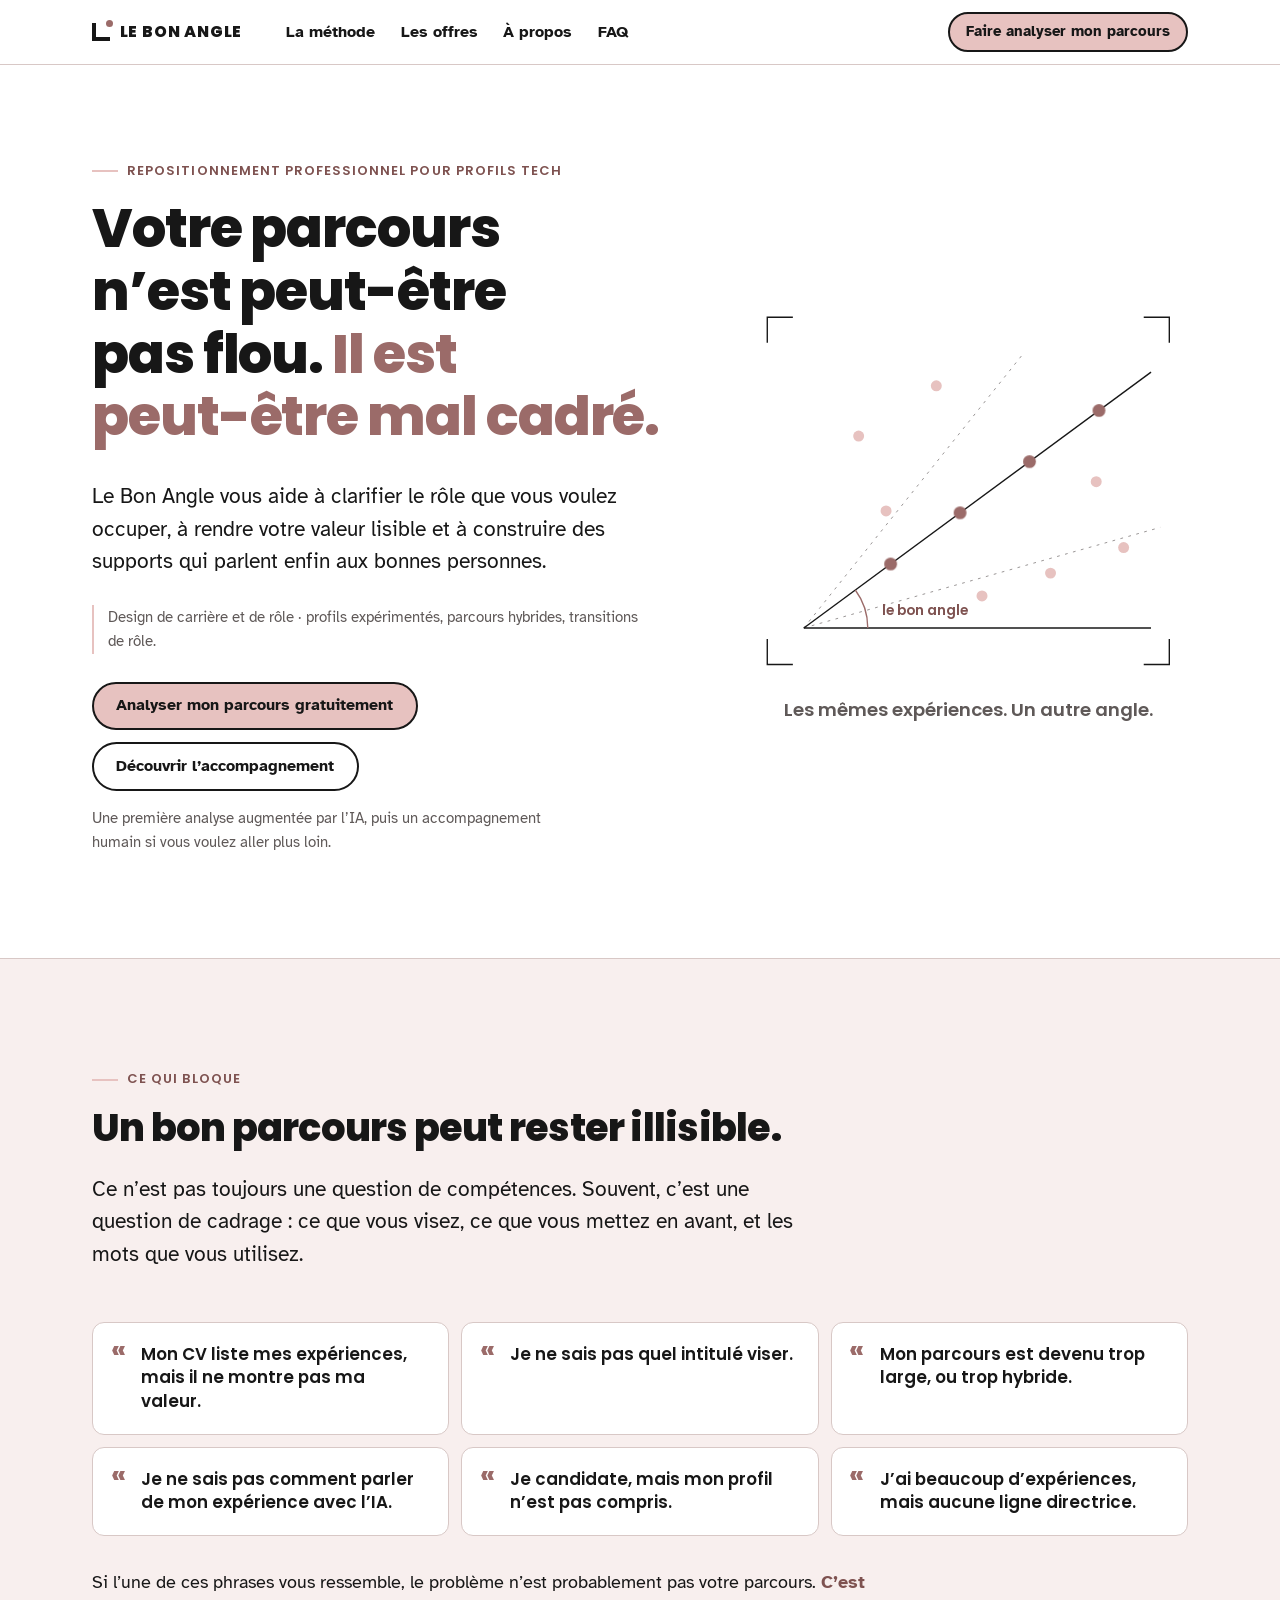
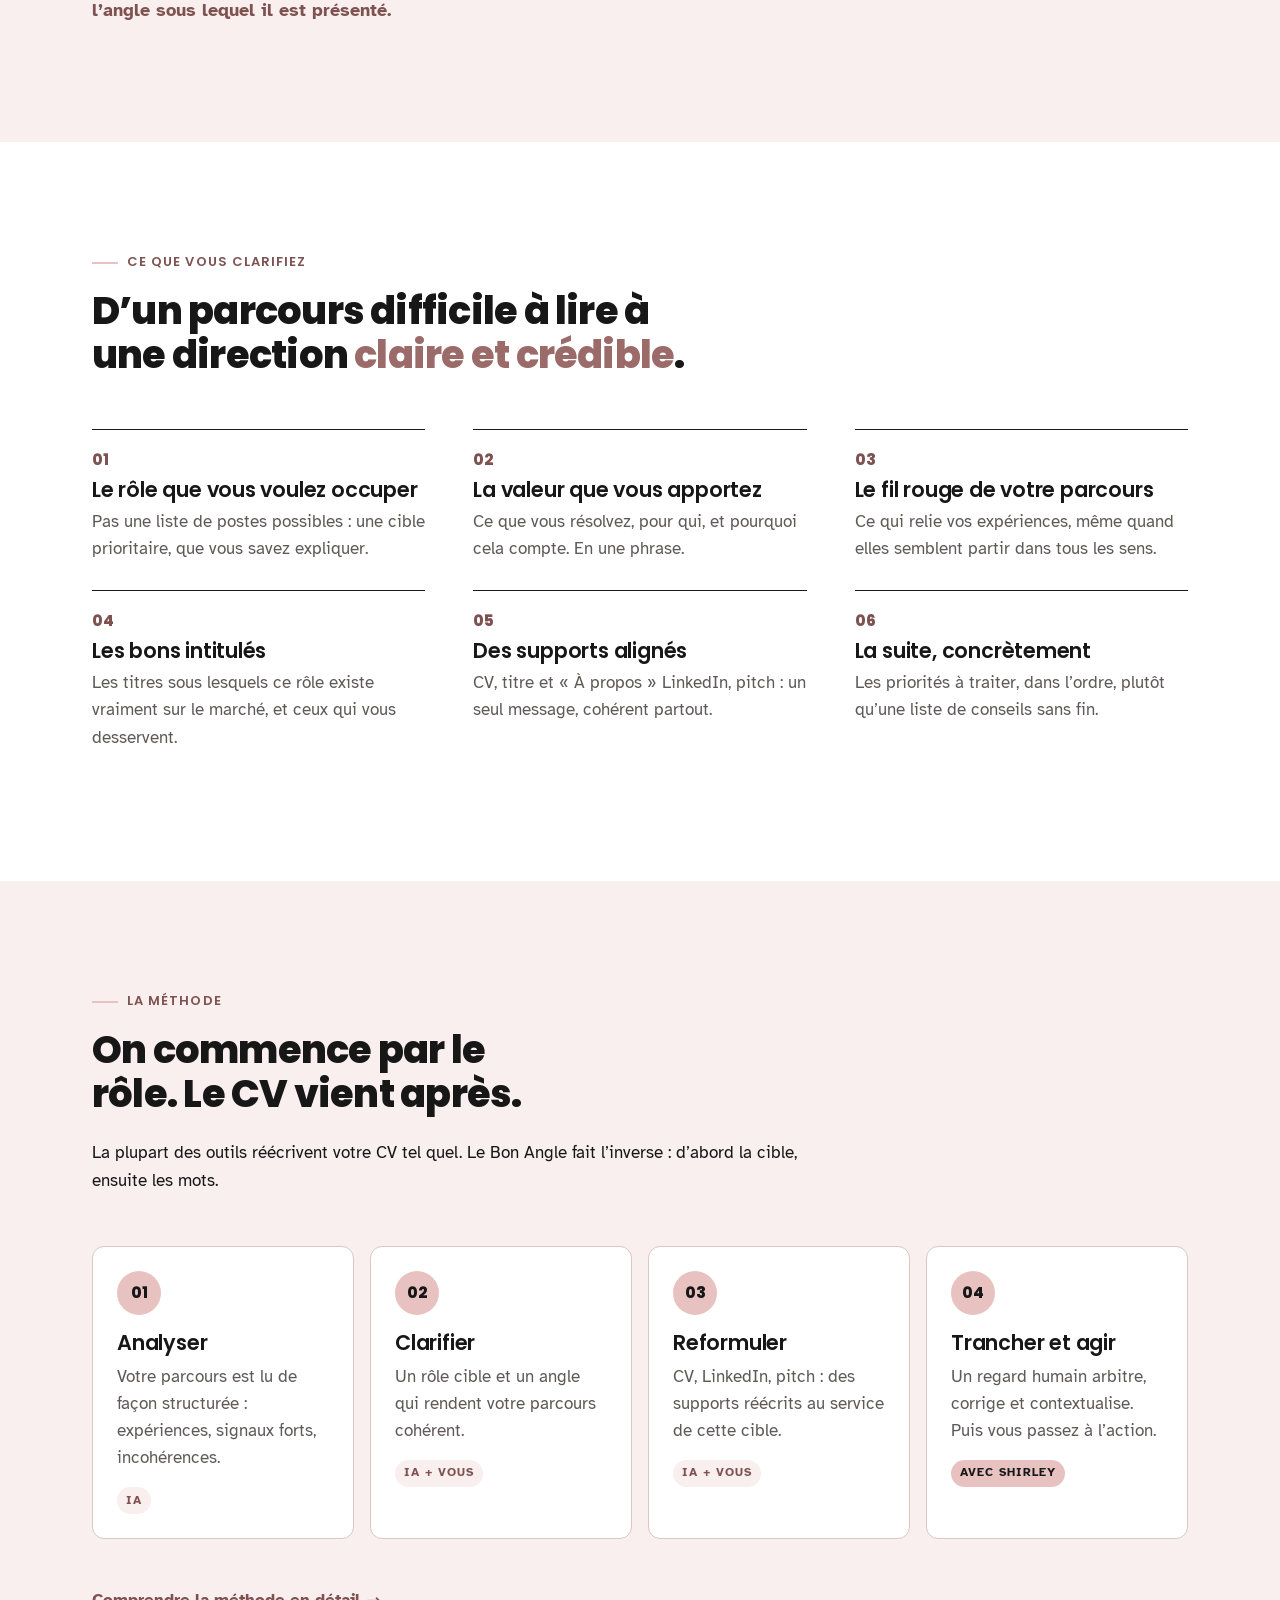
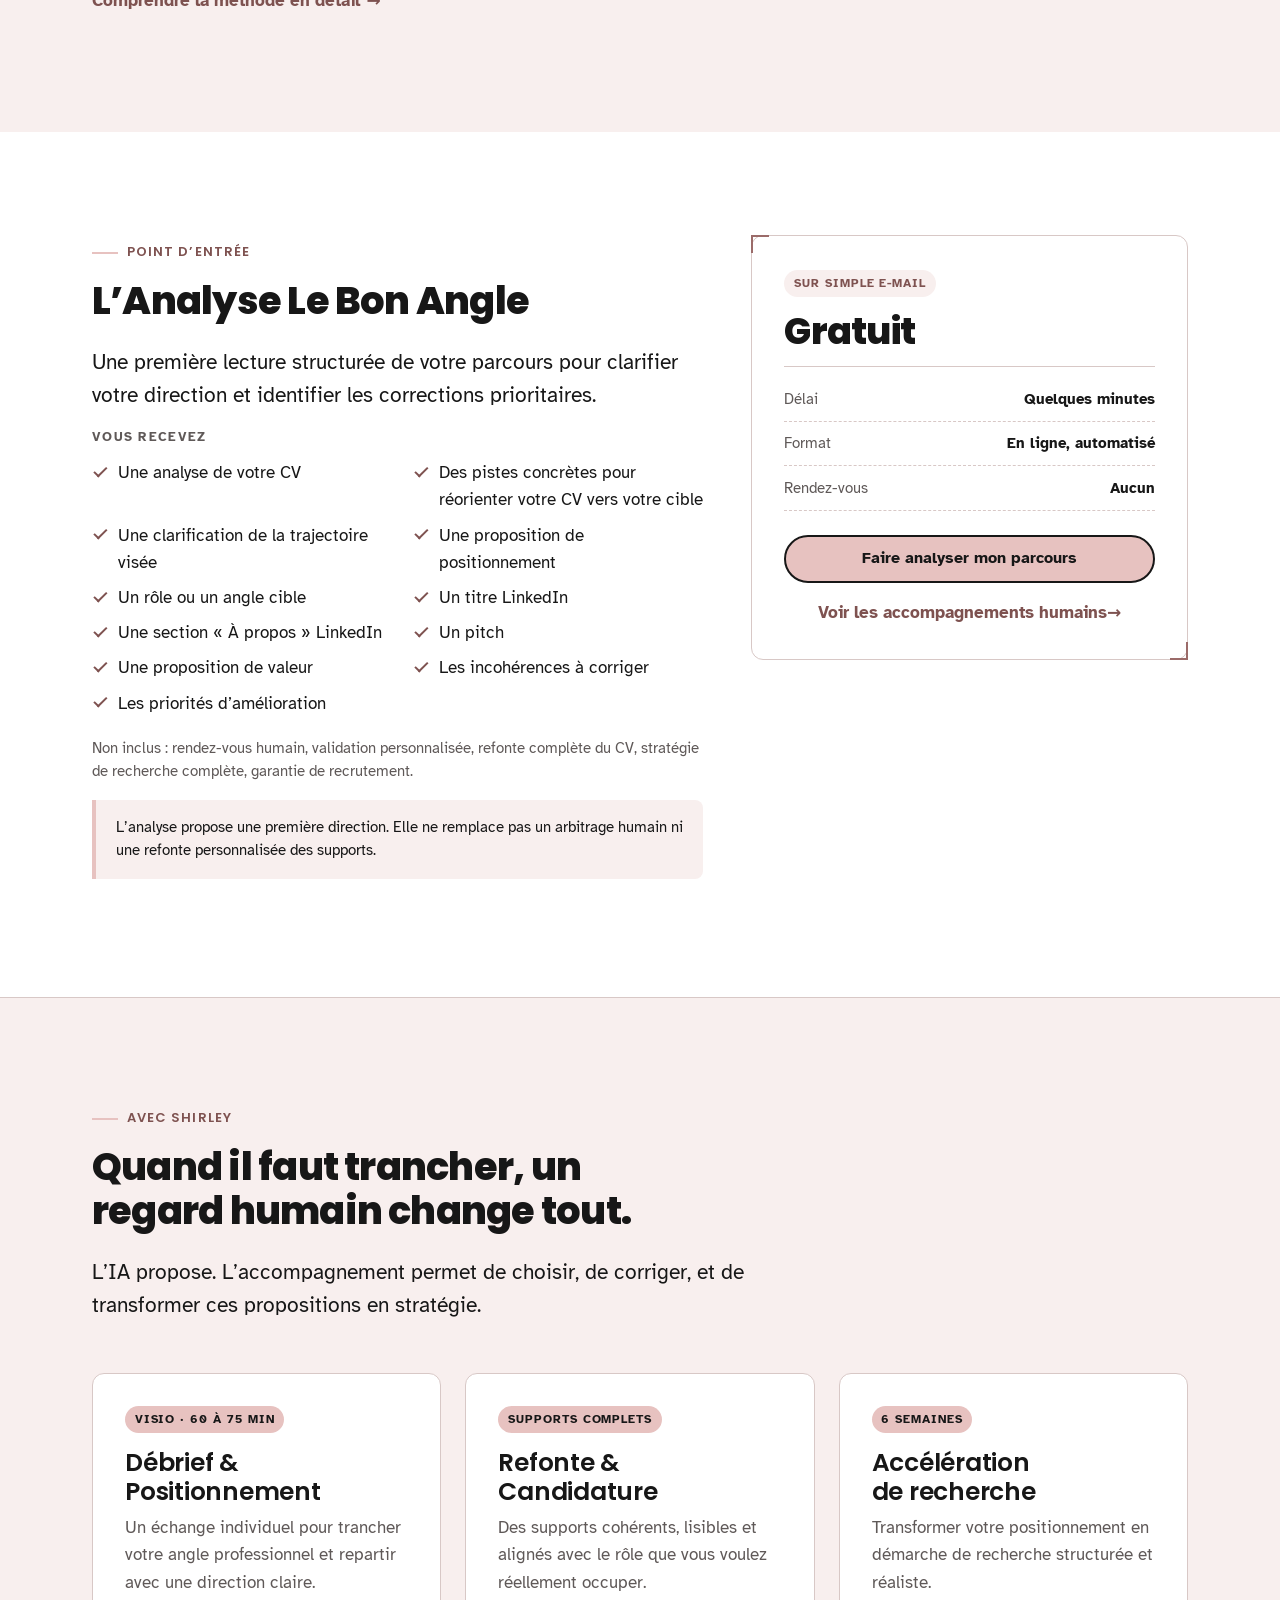
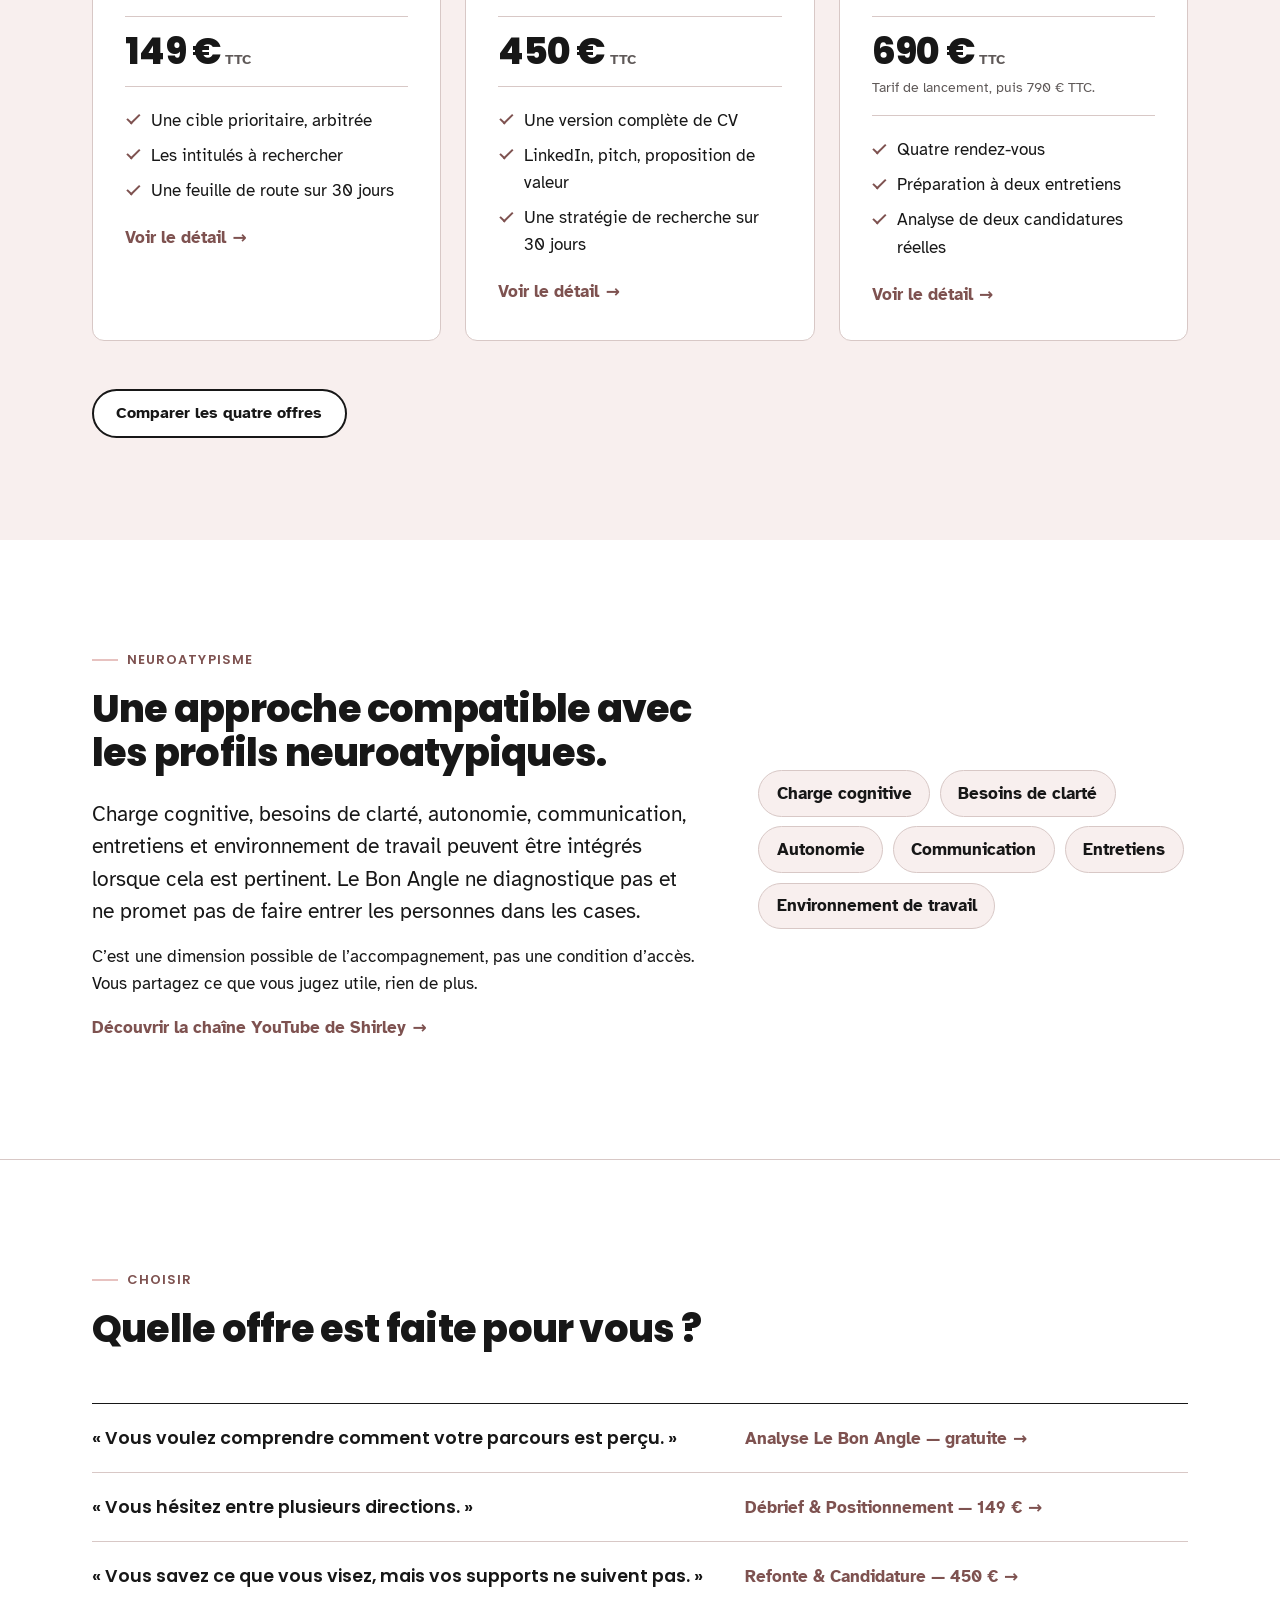
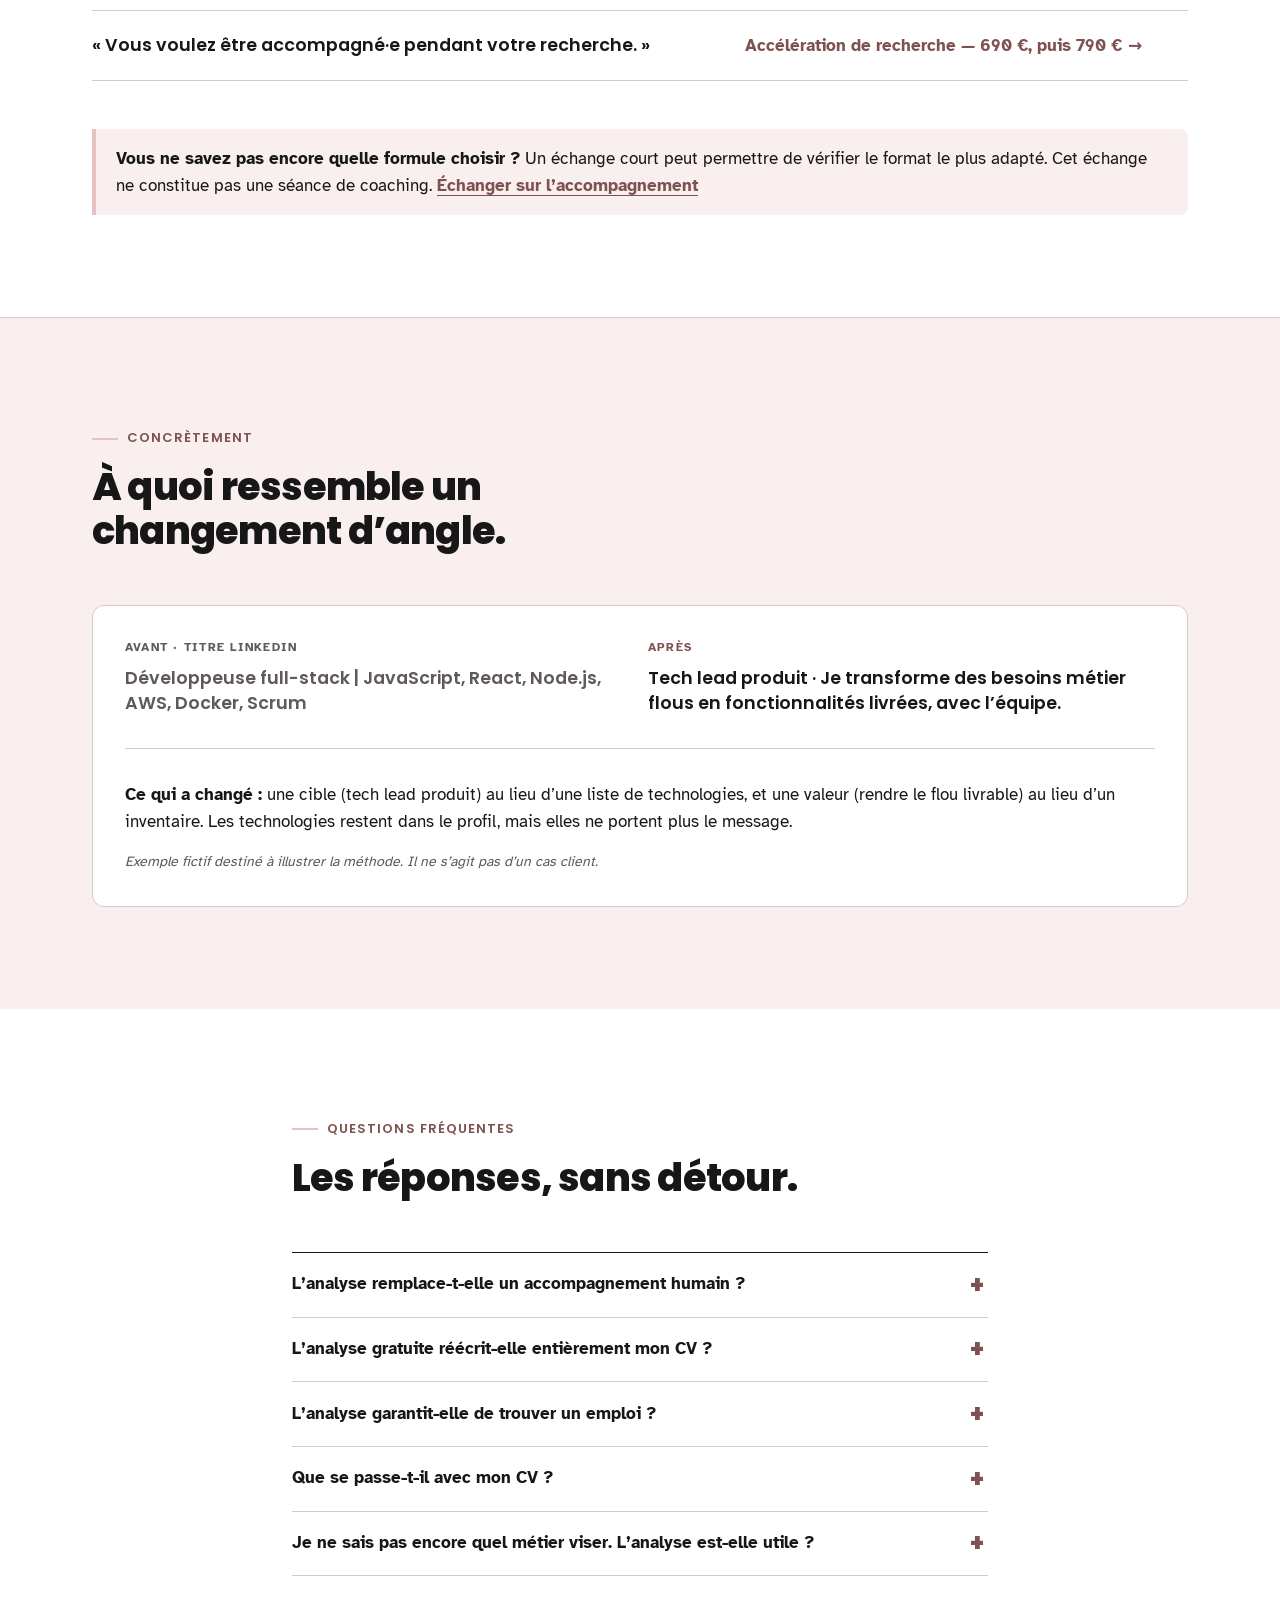
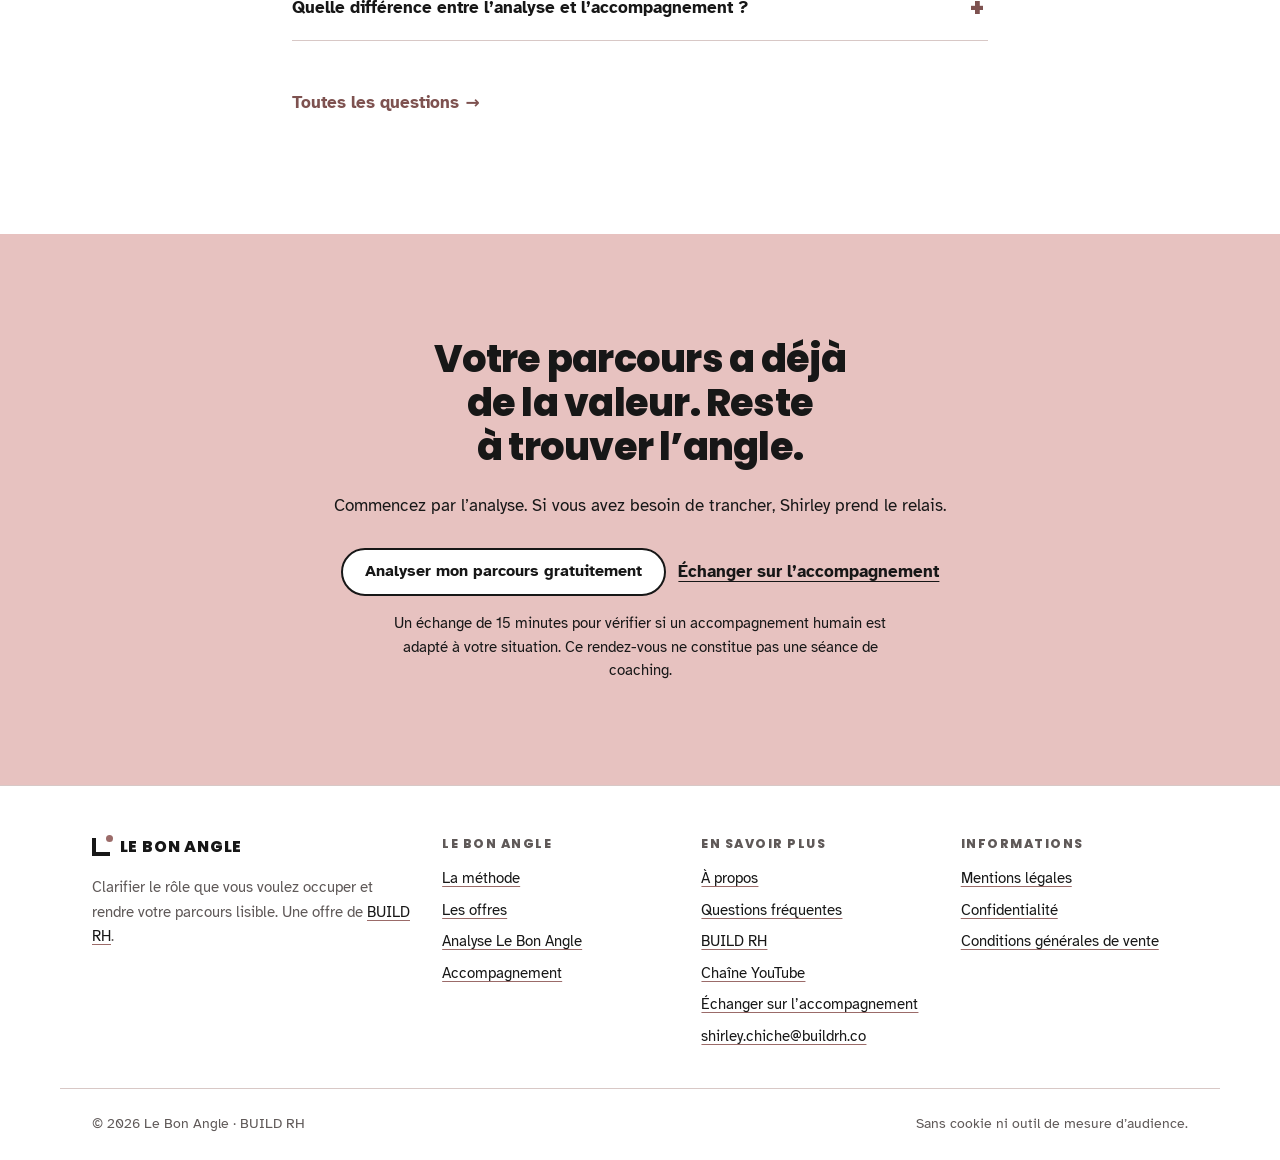
==== commit c798ea7f: "Bouton « être recontacté·e », liens BUILD RH et YouTube - Après l'analyse : bouton ouvrant un e-mail" ====
--- a/index.html
+++ b/index.html
@@ -22,12 +22,12 @@
   <link rel="icon" href="favicon.svg" type="image/svg+xml">
   <link rel="preload" href="assets/fonts/poppins-latin-800-normal.woff2" as="font" type="font/woff2" crossorigin>
   <link rel="preload" href="assets/fonts/atkinson-hyperlegible-latin-400-normal.woff2" as="font" type="font/woff2" crossorigin>
-  <link rel="stylesheet" href="assets/css/style.css?v=20">
+  <link rel="stylesheet" href="assets/css/style.css?v=22">
   <script type="application/ld+json" id="ld-json">
     {"@context":"https://schema.org","@type":"ProfessionalService","name":"Le Bon Angle","url":"https://almosnishirley.github.io/le-bon-angle/","slogan":"Votre parcours n’est peut-être pas flou. Il est peut-être mal cadré.","description":"Méthode de clarification et de repositionnement professionnel pour les professionnels de la Tech, augmentée par l’IA et prolongée par un accompagnement humain.","inLanguage":"fr","parentOrganization":{"@type":"Organization","name":"BUILD RH","url":"https://build-rh.io"}}
     </script>
-  <script src="assets/js/config.js?v=20" defer></script>
-  <script src="assets/js/main.js?v=20" defer></script>
+  <script src="assets/js/config.js?v=22" defer></script>
+  <script src="assets/js/main.js?v=22" defer></script>
 </head>
 <body>
   <a class="skip-link" href="#contenu">Aller au contenu</a>
@@ -277,6 +277,7 @@
           <h2 id="neuro-title">Une approche compatible avec les profils neuroatypiques.</h2>
           <p class="lead">Charge cognitive, besoins de clarté, autonomie, communication, entretiens et environnement de travail peuvent être intégrés lorsque cela est pertinent. Le Bon Angle ne diagnostique pas et ne promet pas de faire entrer les personnes dans les cases.</p>
           <p>C’est une dimension possible de l’accompagnement, pas une condition d’accès. Vous partagez ce que vous jugez utile, rien de plus.</p>
+          <p><a class="arrow-link" href="https://www.youtube.com/@TDArHH" data-cfg-href="LIEN_YOUTUBE">Découvrir la chaîne YouTube de Shirley</a></p>
         </div>
         <ul class="tags" aria-label="Dimensions pouvant être intégrées">
           <li>Charge cognitive</li>
@@ -404,6 +405,8 @@
         <ul class="footer-links">
           <li><a href="a-propos.html">À propos</a></li>
           <li><a href="faq.html">Questions fréquentes</a></li>
+          <li><a href="https://build-rh.io" data-cfg-href="LIEN_BUILDRH">BUILD RH</a></li>
+          <li><a href="https://www.youtube.com/@TDArHH" data-cfg-href="LIEN_YOUTUBE">Chaîne YouTube</a></li>
           <li><a href="https://calendly.com/shirley-chiche-buildrh/call-decouverte" data-rdv>Échanger sur l’accompagnement</a></li>
           <li hidden data-cfg-if="LIEN_LINKEDIN"><a href="#" data-cfg-href="LIEN_LINKEDIN">LinkedIn</a></li>
           <li hidden data-cfg-if="EMAIL"><a href="#" data-cfg-href="EMAIL"><span data-cfg-text="EMAIL"></span></a></li>
--- a/assets/css/style.css
+++ b/assets/css/style.css
@@ -579,6 +579,8 @@
 .next-steps .card { display: flex; flex-direction: column; }
 .next-steps .card .btn { margin-top: auto; align-self: flex-start; }
 .next-steps h3 { font-size: 1.35rem; }
+.recontact { margin-top: 1.5rem; }
+.recontact .btn { margin-top: 0.25rem; }
 
 @media (prefers-reduced-motion: reduce) {
   html { scroll-behavior: auto; }
@@ -602,7 +604,7 @@
 
   /* On n'imprime que le résultat */
   .site-header, .site-footer, .skip-link, main > section:not(#result),
-  .result-head, .remaining, .next-steps, .privacy-box, #restart-btn, #toc-wrap { display: none !important; }
+  .result-head, .remaining, .next-steps, .recontact, .privacy-box, #restart-btn, #toc-wrap { display: none !important; }
   #result { padding: 0 !important; display: block !important; }
   .container, .container-narrow { max-width: none; padding: 0; }
   .print-only { display: block; }
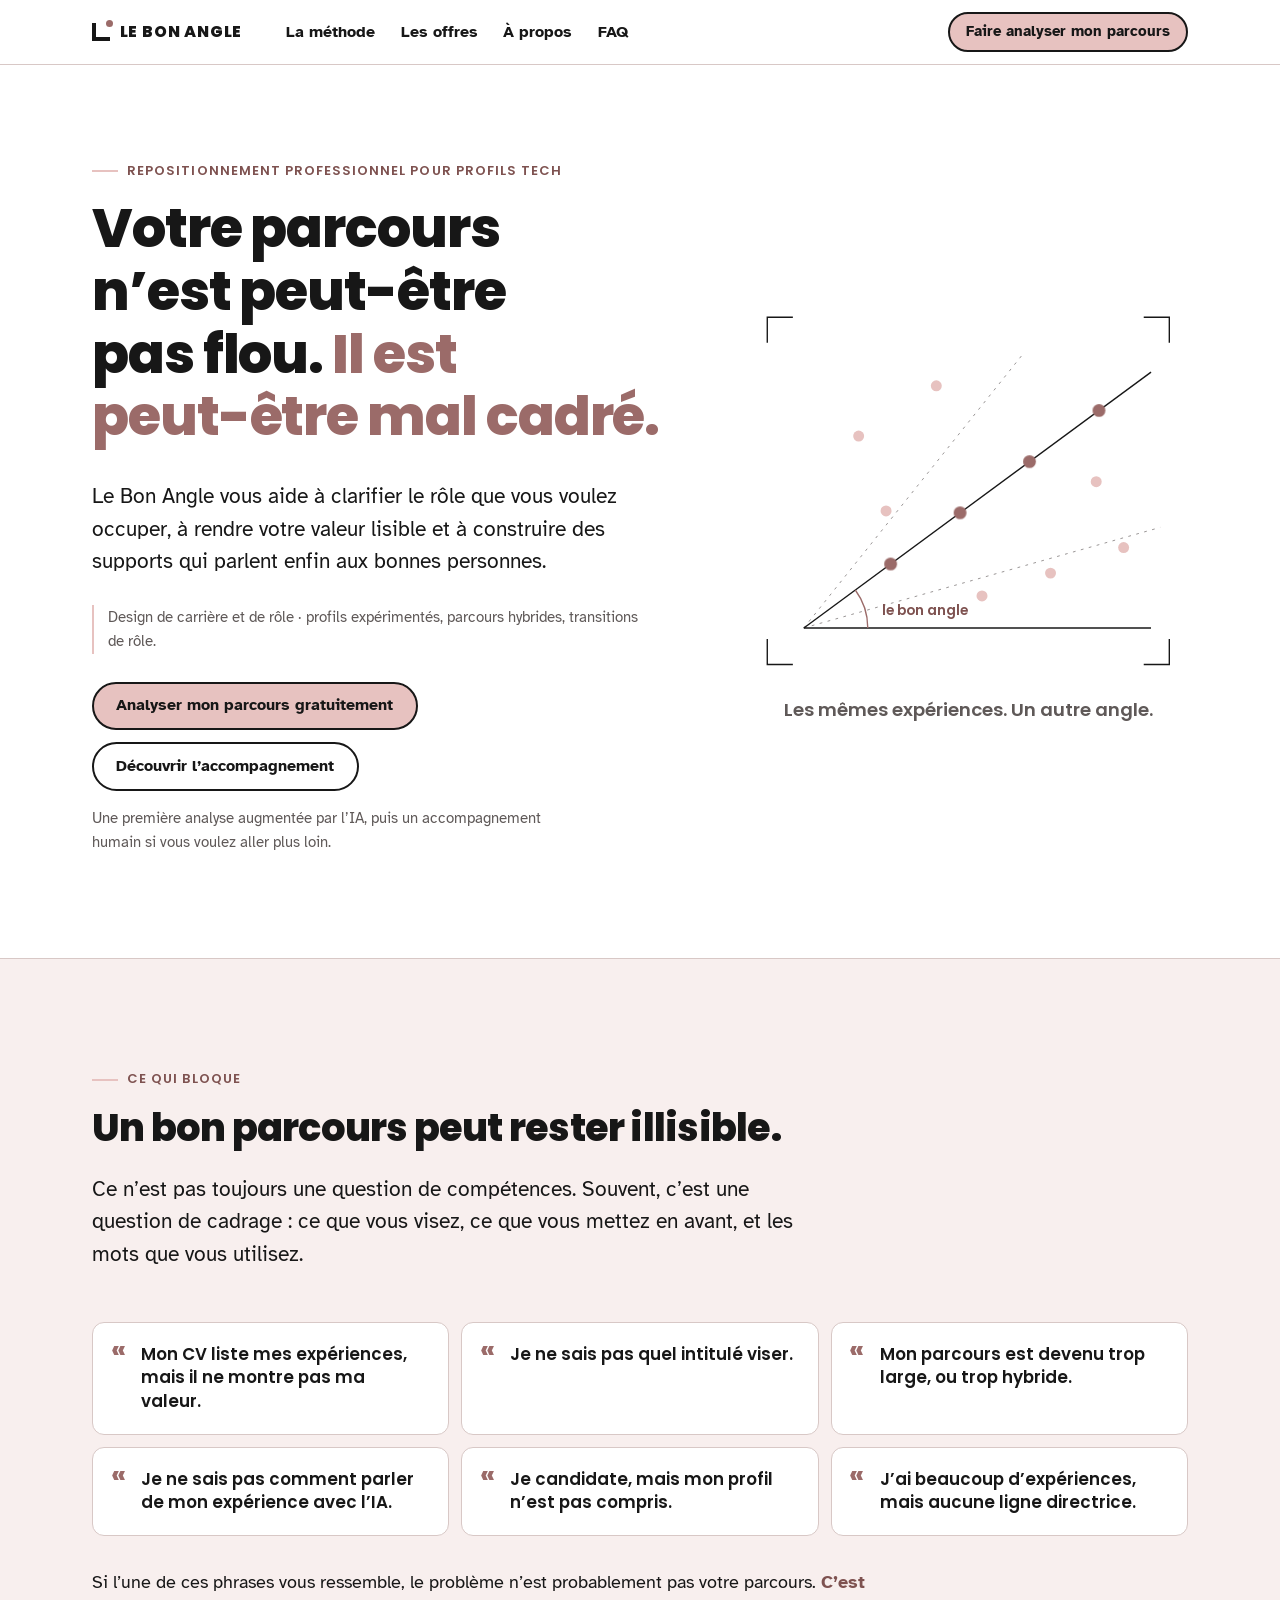
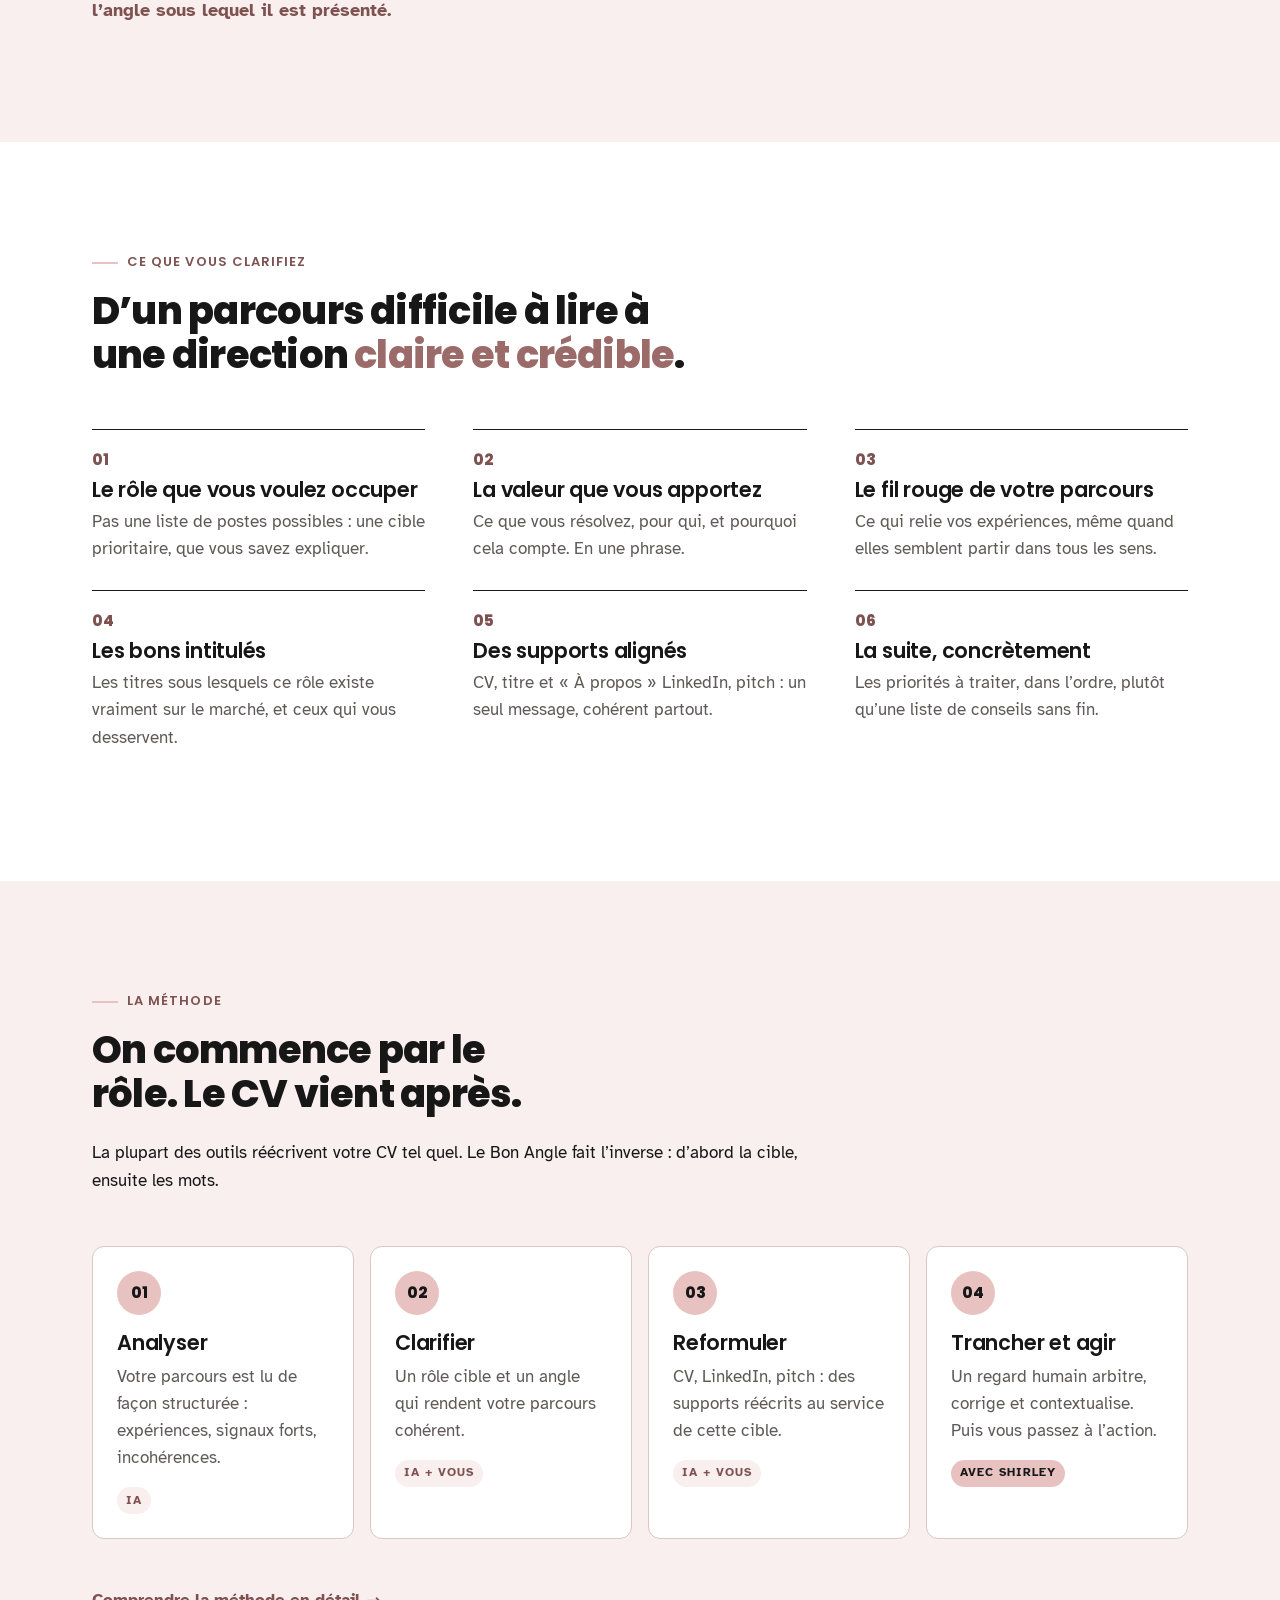
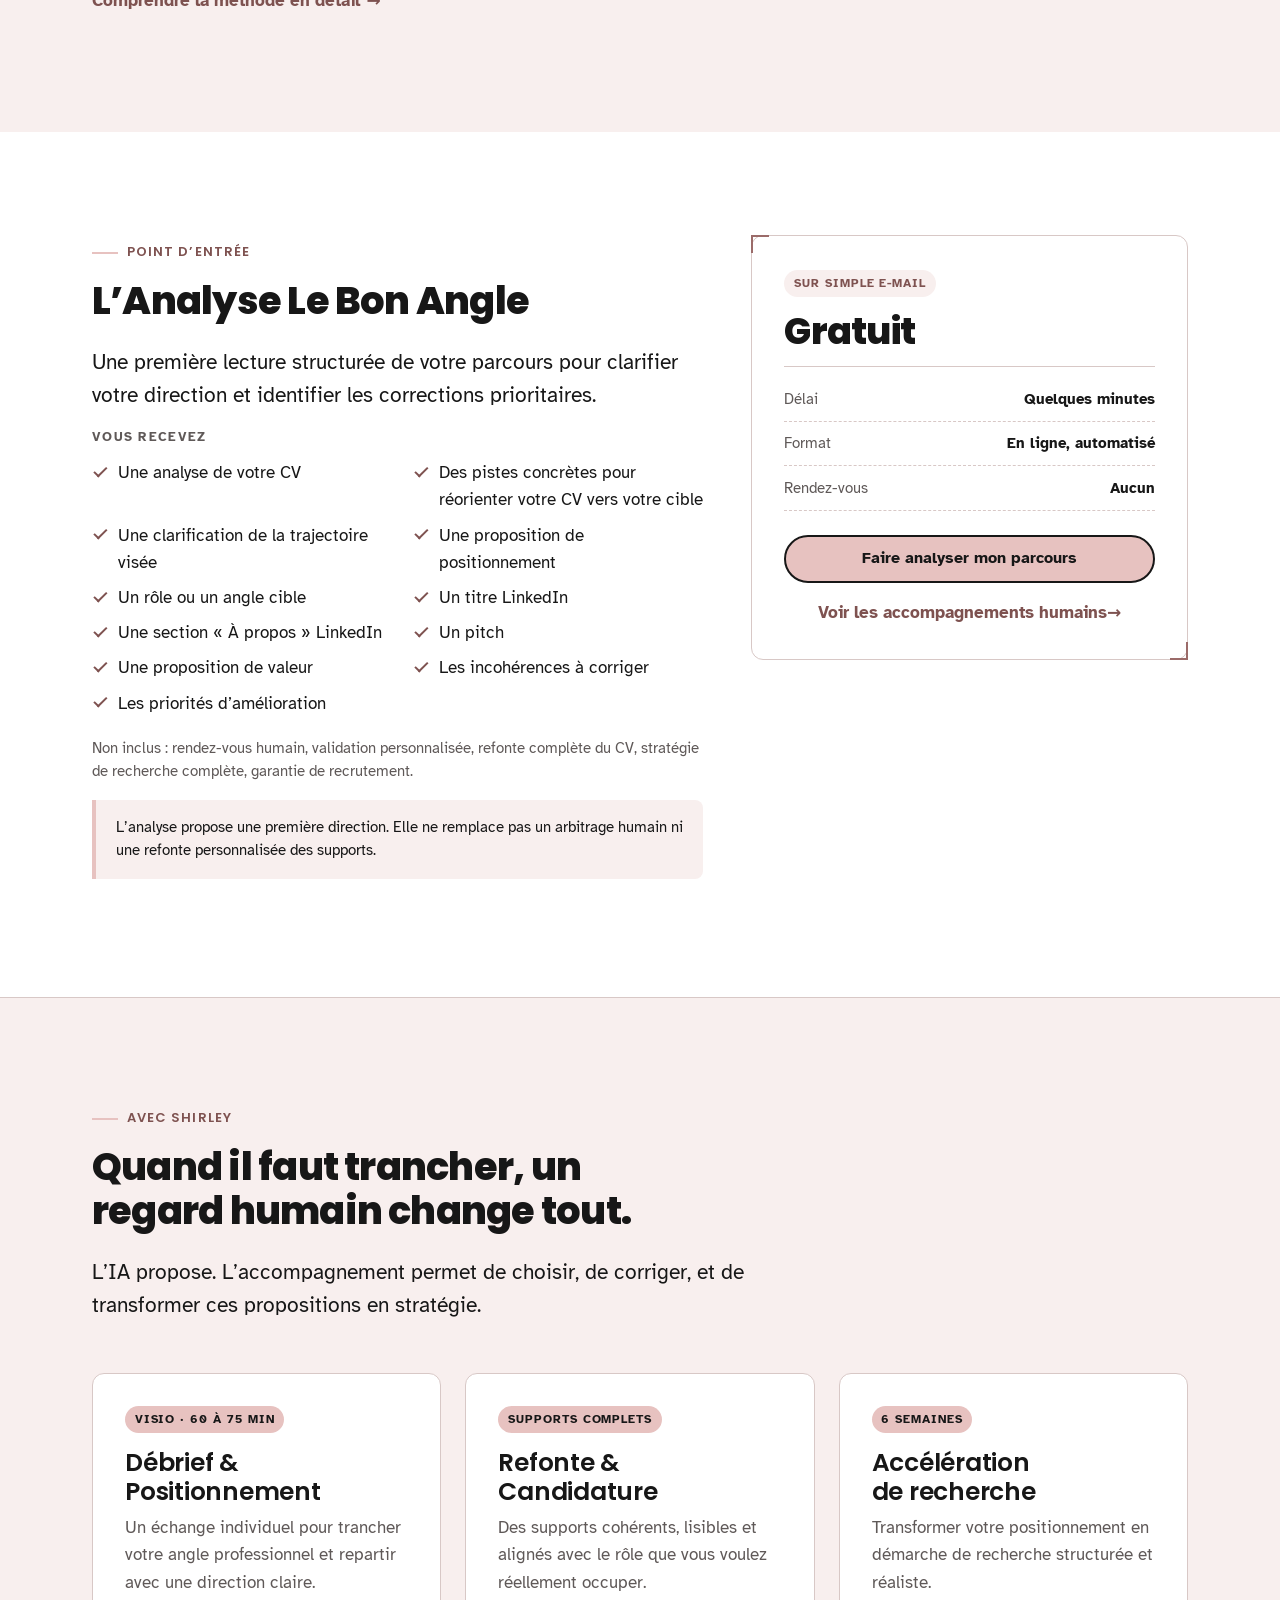
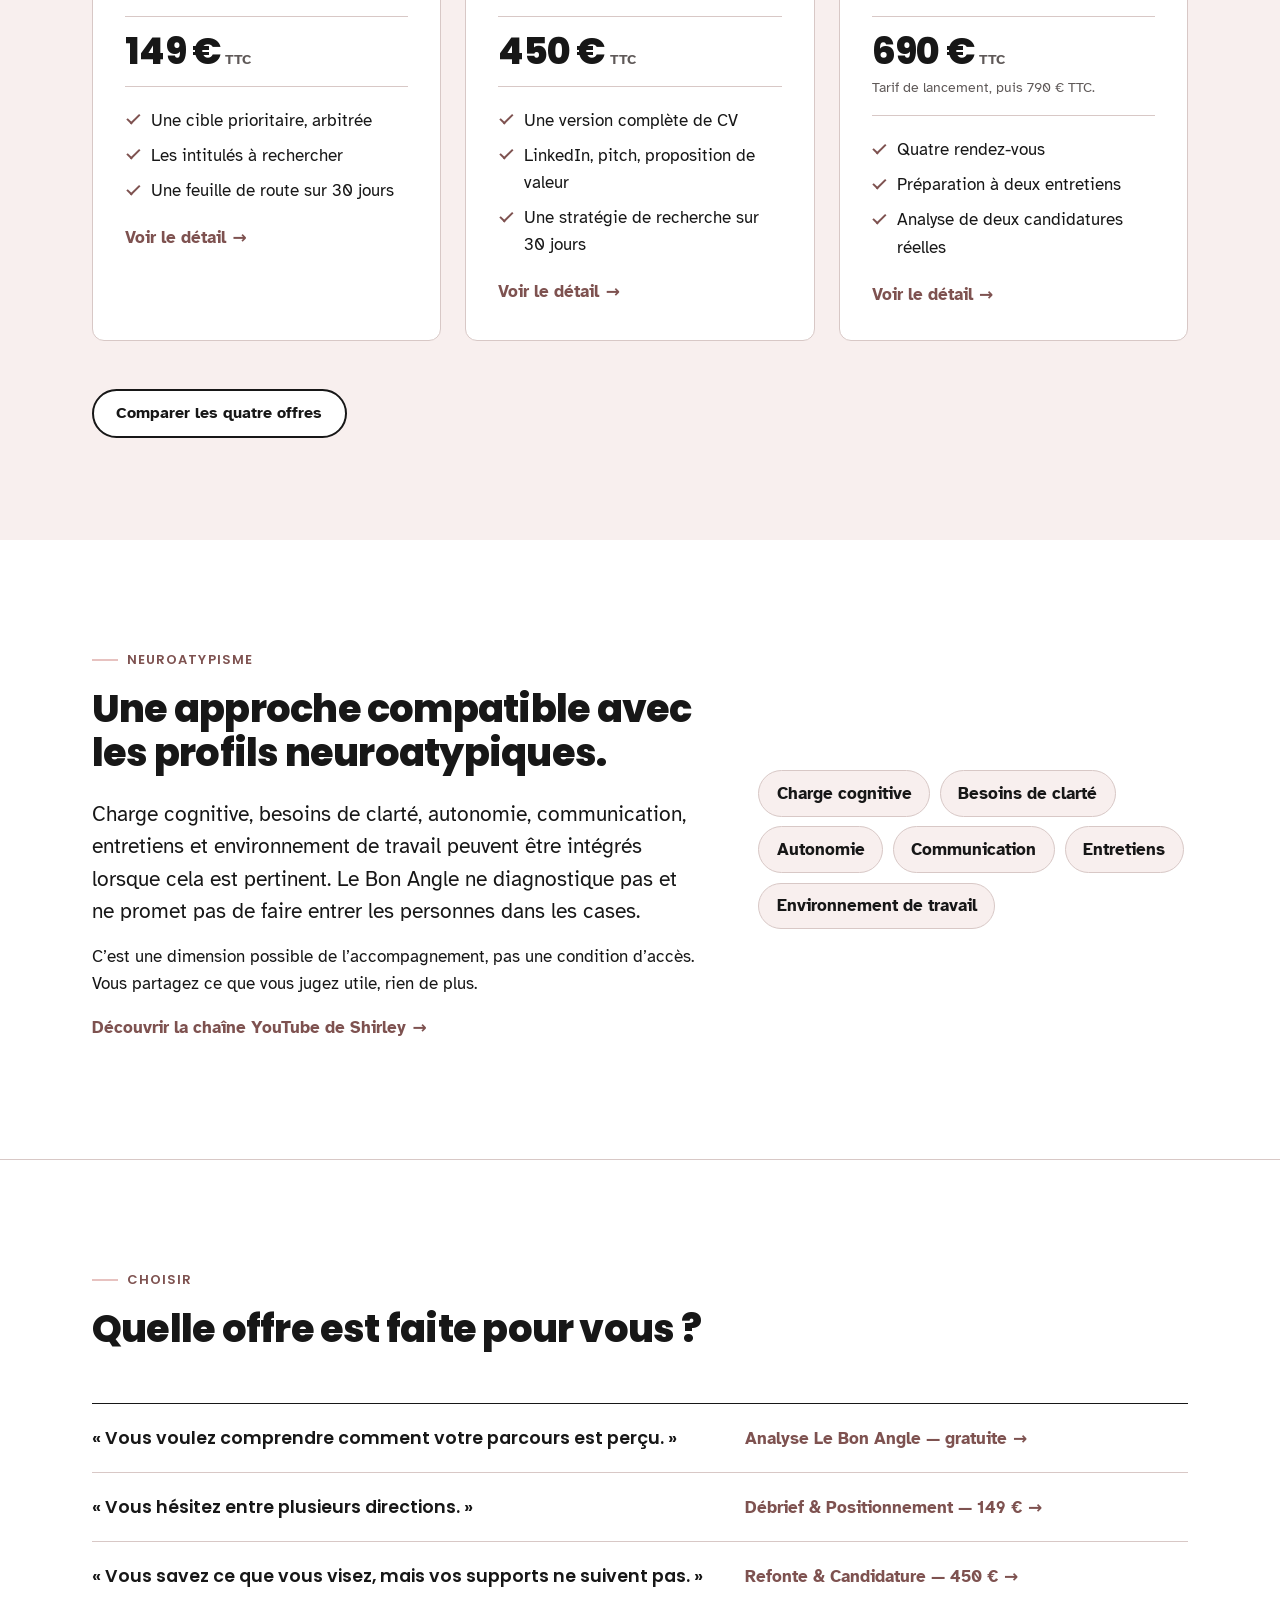
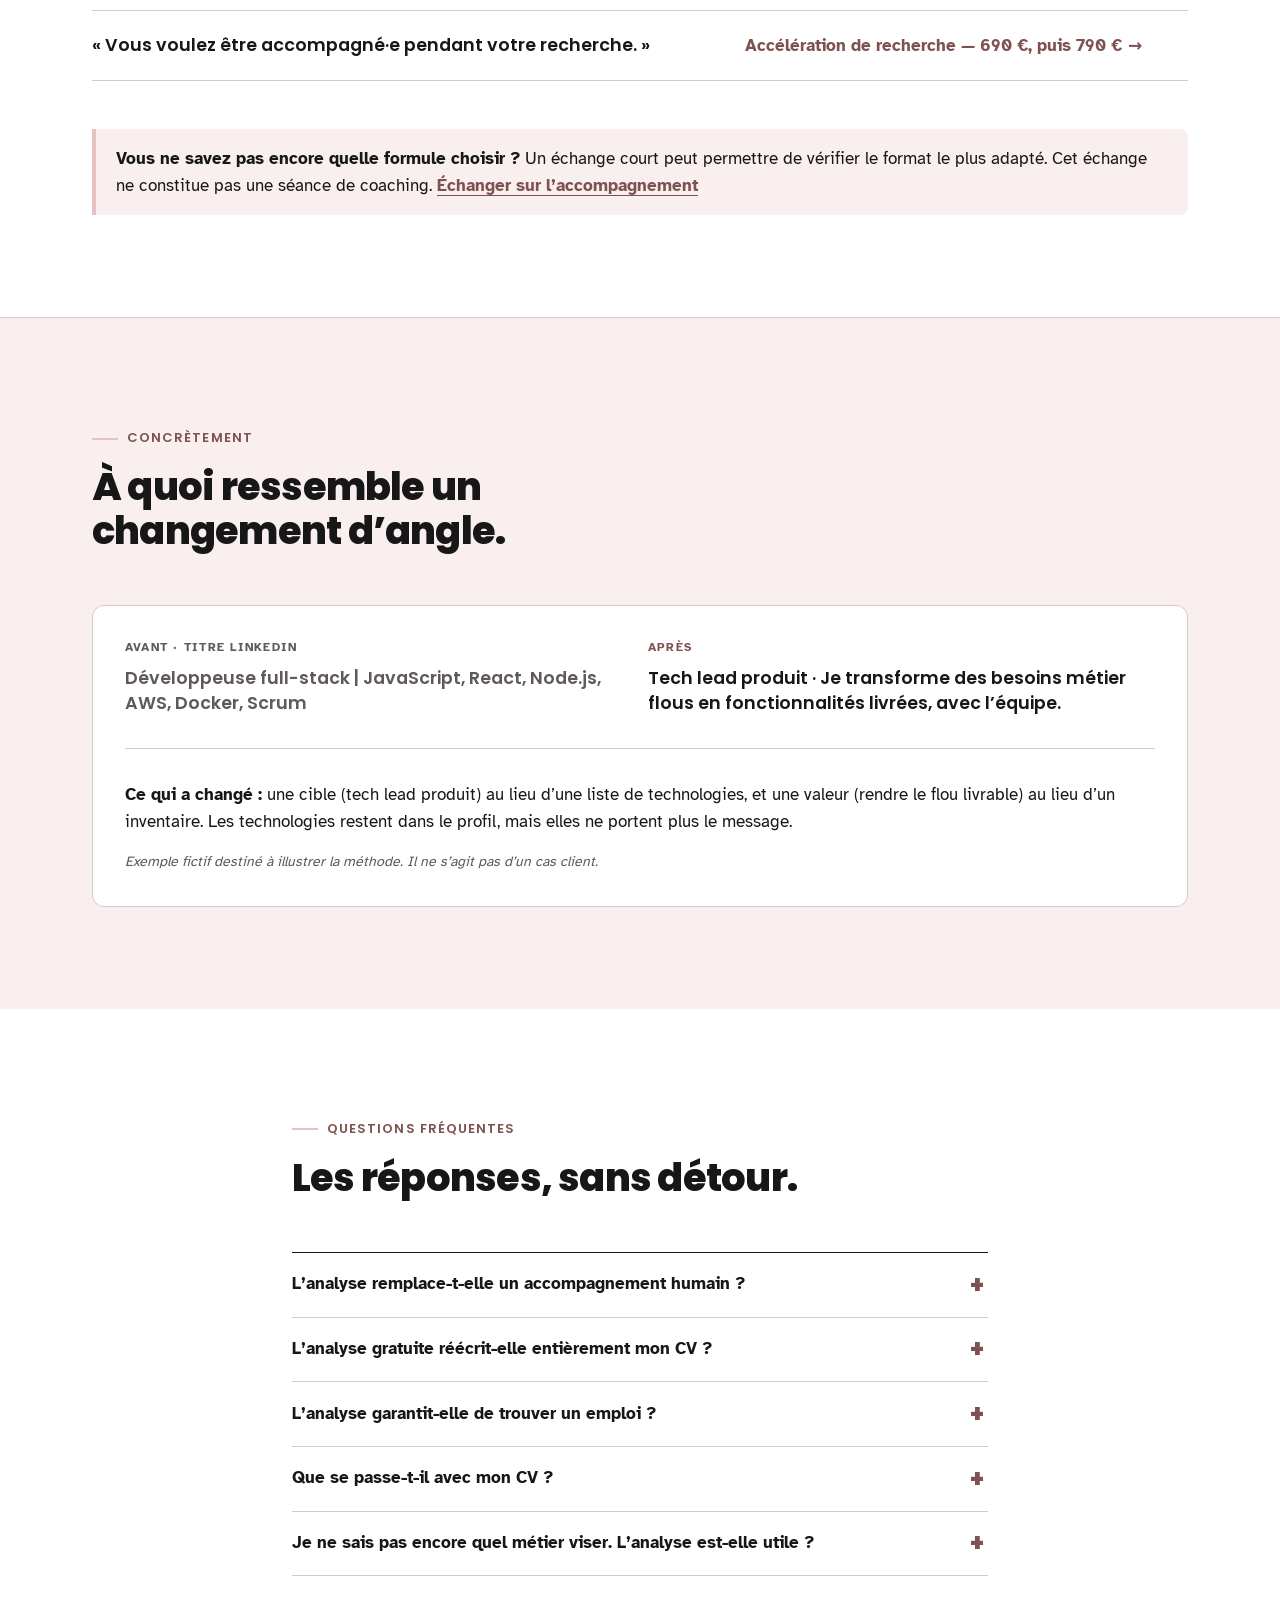
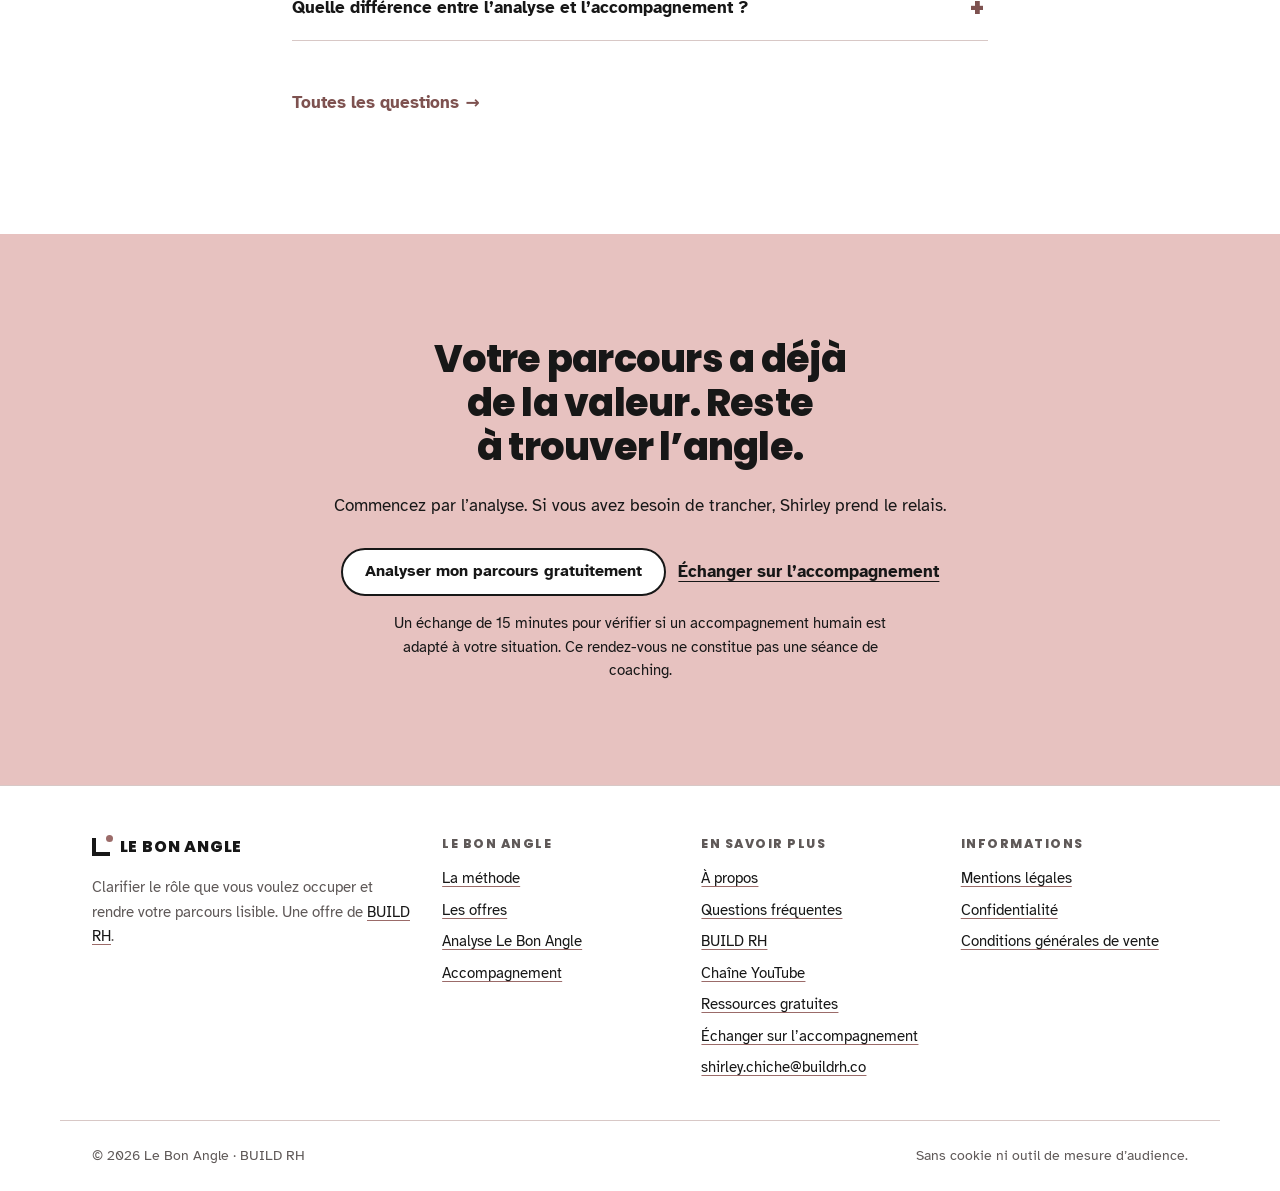
==== commit 44132710: "Lien vers la bibliothèque de ressources BUILD RH « Ressources gratuites » dans le pied de page de to" ====
--- a/index.html
+++ b/index.html
@@ -22,12 +22,12 @@
   <link rel="icon" href="favicon.svg" type="image/svg+xml">
   <link rel="preload" href="assets/fonts/poppins-latin-800-normal.woff2" as="font" type="font/woff2" crossorigin>
   <link rel="preload" href="assets/fonts/atkinson-hyperlegible-latin-400-normal.woff2" as="font" type="font/woff2" crossorigin>
-  <link rel="stylesheet" href="assets/css/style.css?v=22">
+  <link rel="stylesheet" href="assets/css/style.css?v=23">
   <script type="application/ld+json" id="ld-json">
     {"@context":"https://schema.org","@type":"ProfessionalService","name":"Le Bon Angle","url":"https://almosnishirley.github.io/le-bon-angle/","slogan":"Votre parcours n’est peut-être pas flou. Il est peut-être mal cadré.","description":"Méthode de clarification et de repositionnement professionnel pour les professionnels de la Tech, augmentée par l’IA et prolongée par un accompagnement humain.","inLanguage":"fr","parentOrganization":{"@type":"Organization","name":"BUILD RH","url":"https://build-rh.io"}}
     </script>
-  <script src="assets/js/config.js?v=22" defer></script>
-  <script src="assets/js/main.js?v=22" defer></script>
+  <script src="assets/js/config.js?v=23" defer></script>
+  <script src="assets/js/main.js?v=23" defer></script>
 </head>
 <body>
   <a class="skip-link" href="#contenu">Aller au contenu</a>
@@ -407,6 +407,7 @@
           <li><a href="faq.html">Questions fréquentes</a></li>
           <li><a href="https://build-rh.io" data-cfg-href="LIEN_BUILDRH">BUILD RH</a></li>
           <li><a href="https://www.youtube.com/@TDArHH" data-cfg-href="LIEN_YOUTUBE">Chaîne YouTube</a></li>
+          <li><a href="https://almosnishirley.github.io/bibliotheque-ressources/" data-cfg-href="LIEN_RESSOURCES">Ressources gratuites</a></li>
           <li><a href="https://calendly.com/shirley-chiche-buildrh/call-decouverte" data-rdv>Échanger sur l’accompagnement</a></li>
           <li hidden data-cfg-if="LIEN_LINKEDIN"><a href="#" data-cfg-href="LIEN_LINKEDIN">LinkedIn</a></li>
           <li hidden data-cfg-if="EMAIL"><a href="#" data-cfg-href="EMAIL"><span data-cfg-text="EMAIL"></span></a></li>
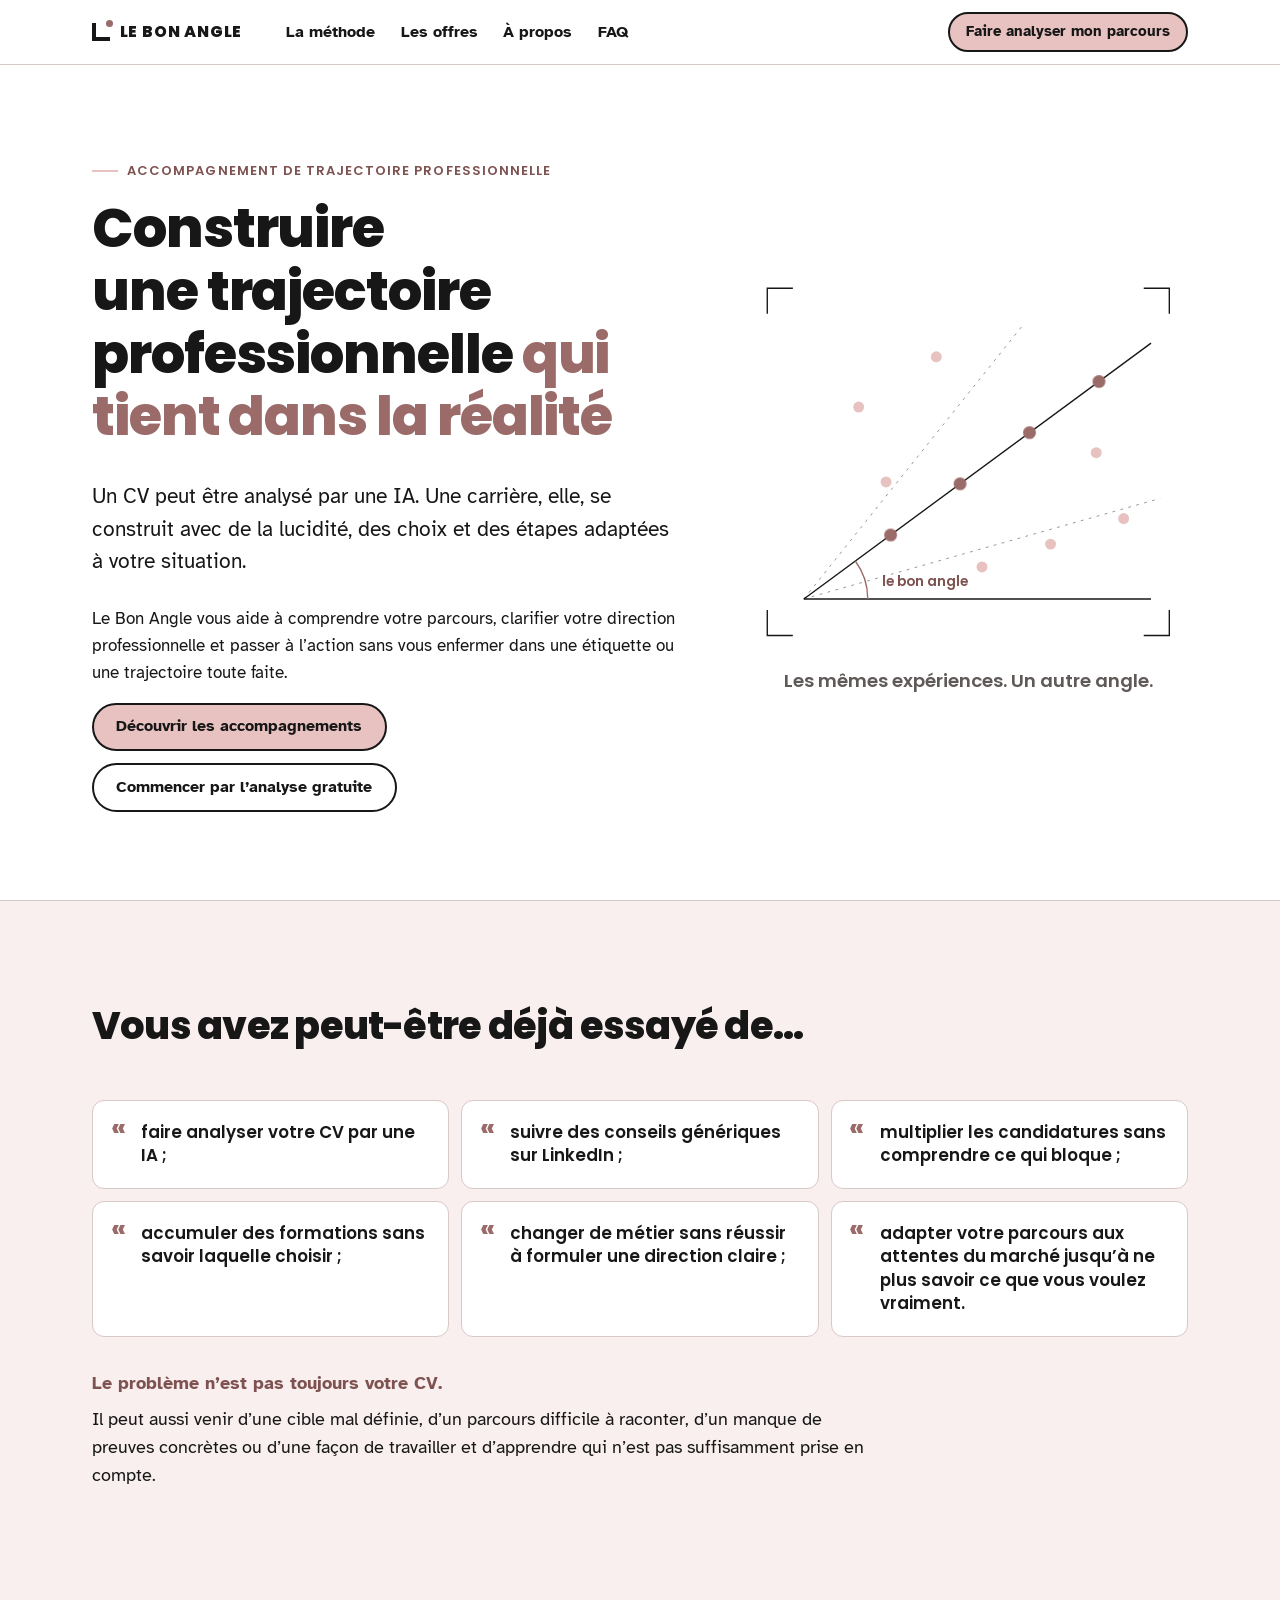
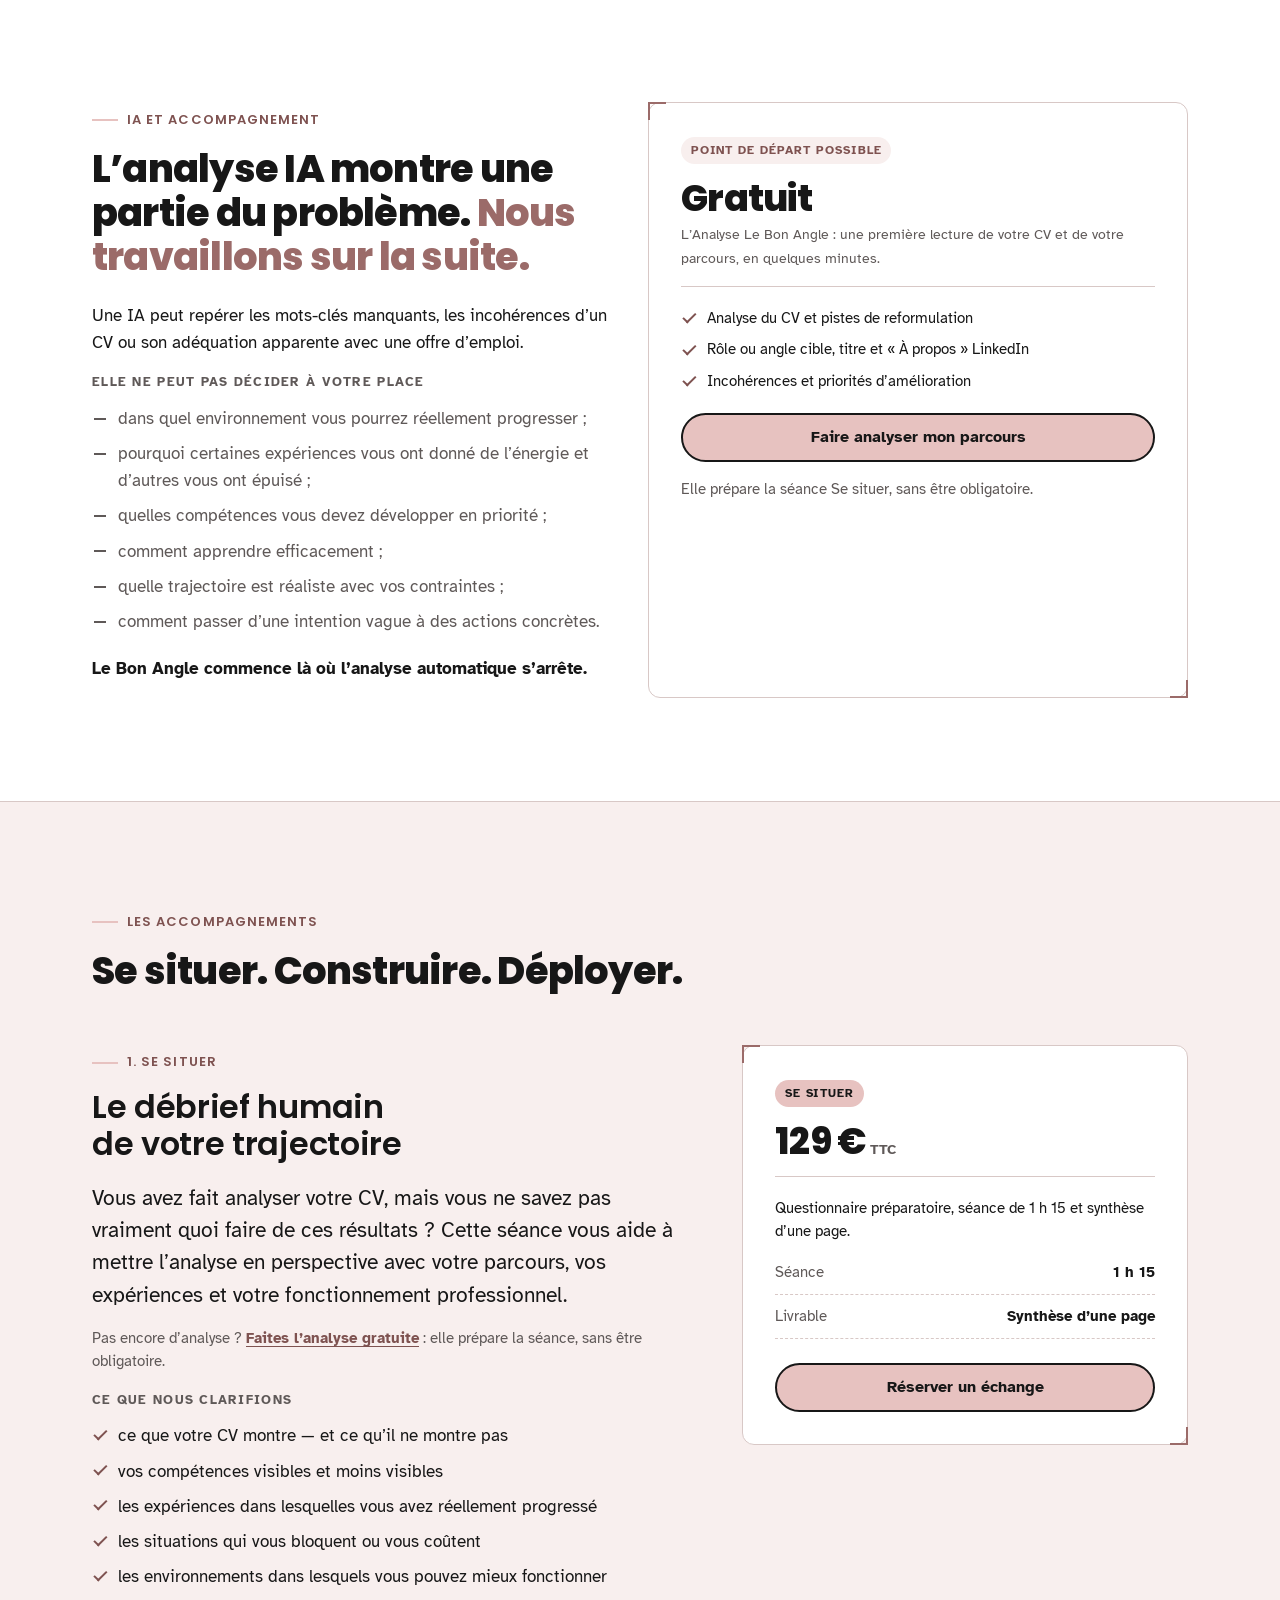
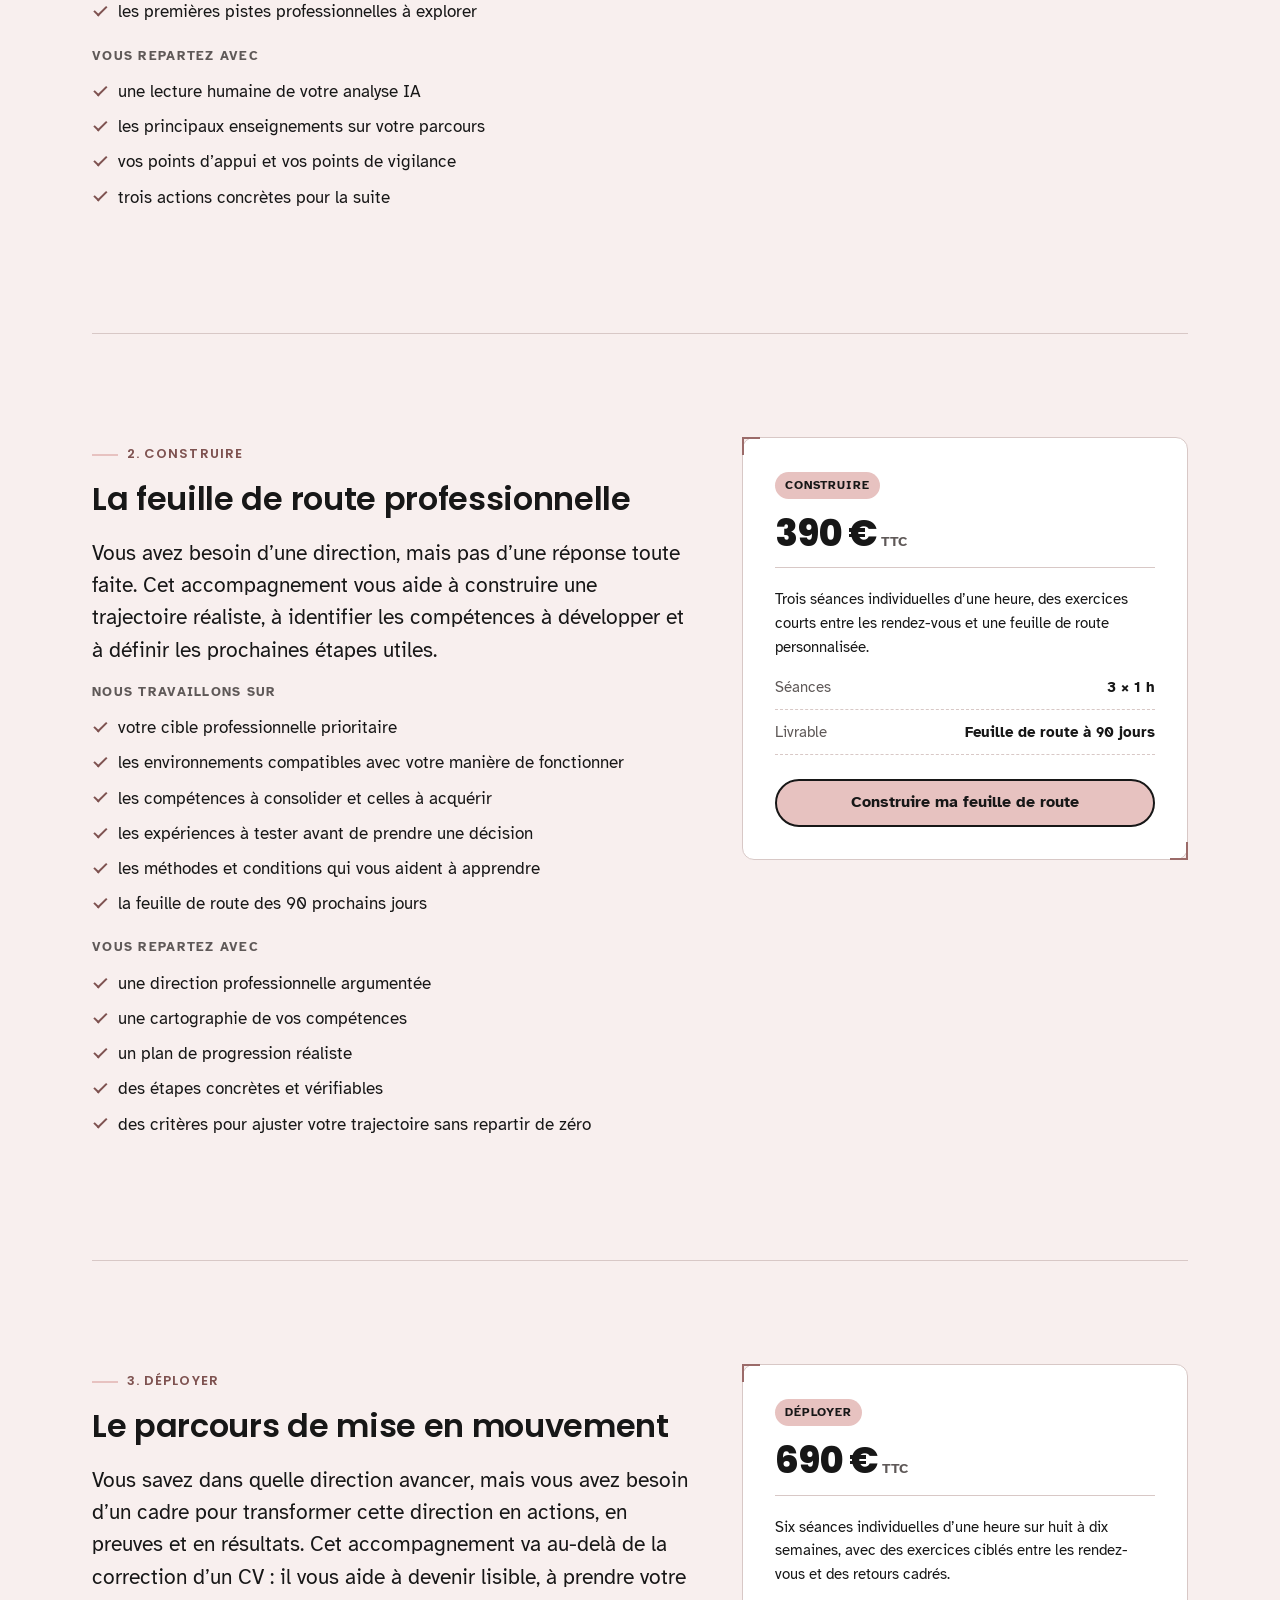
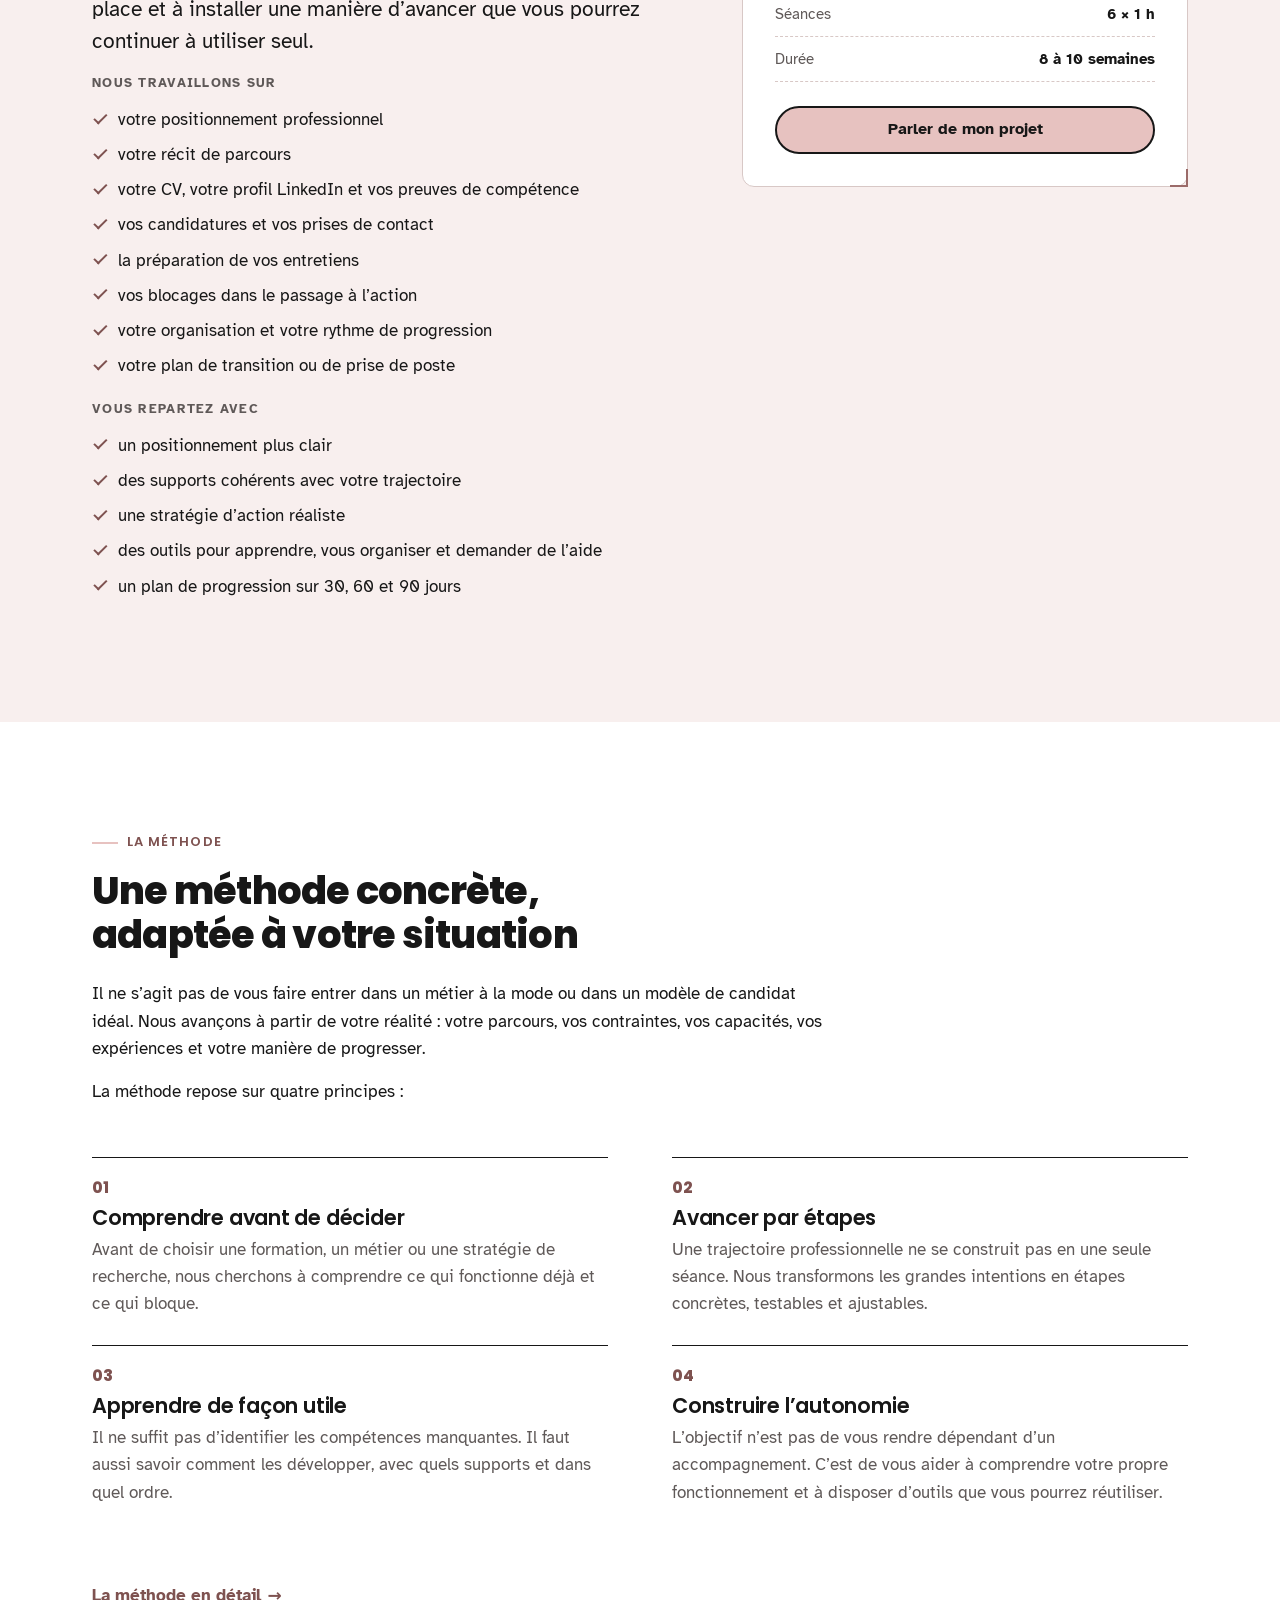
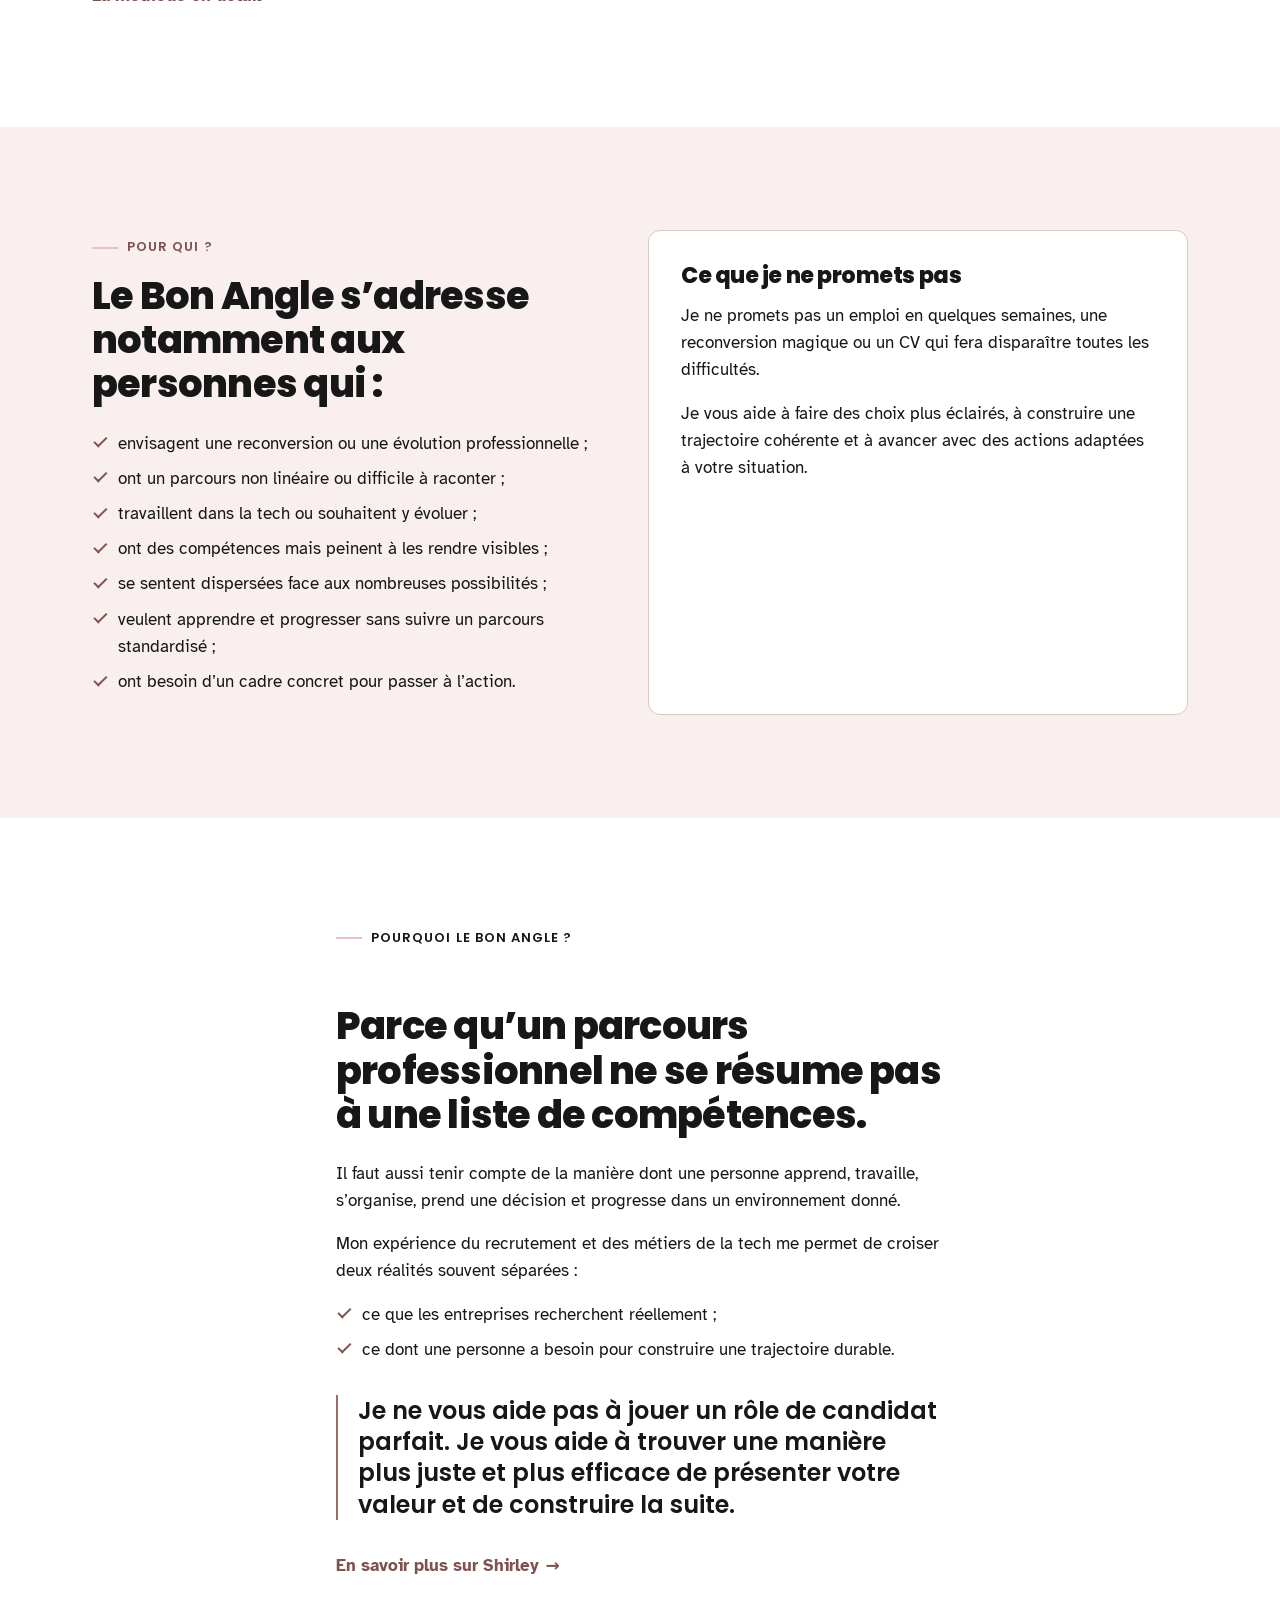
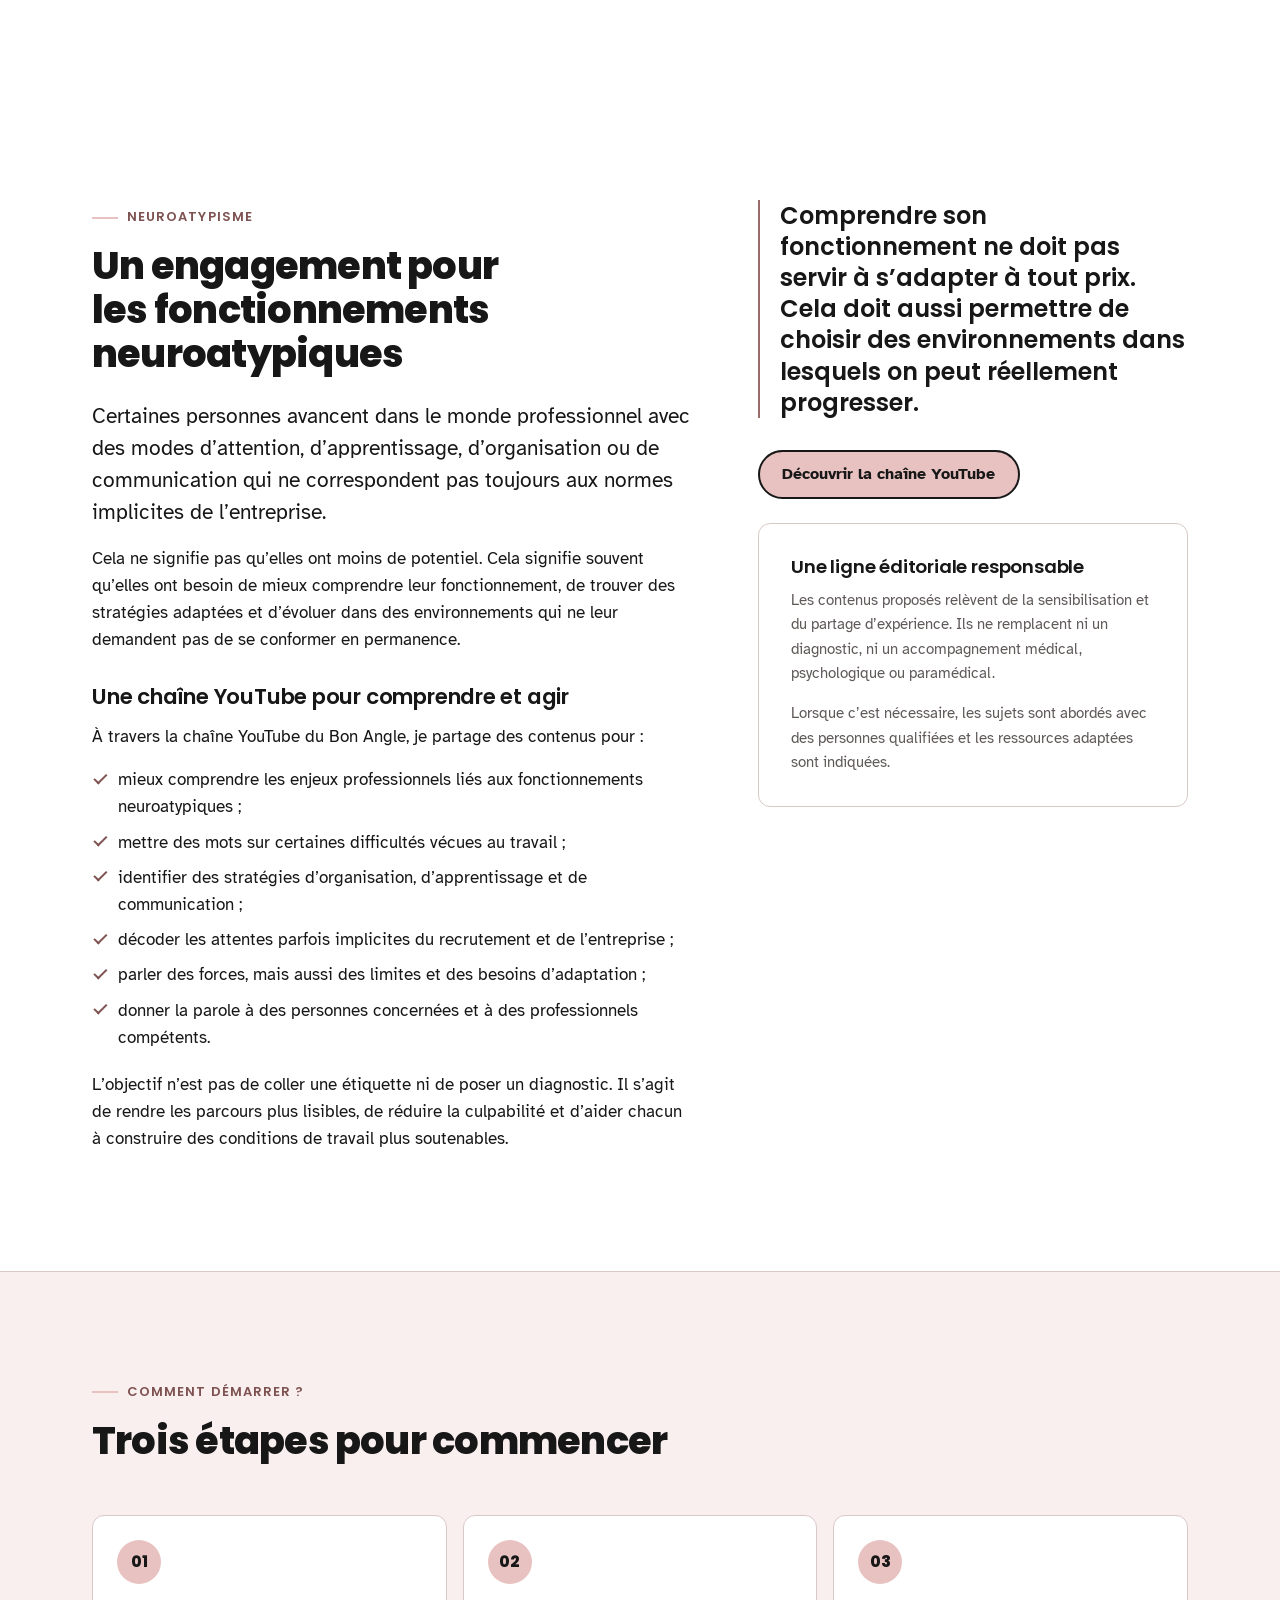
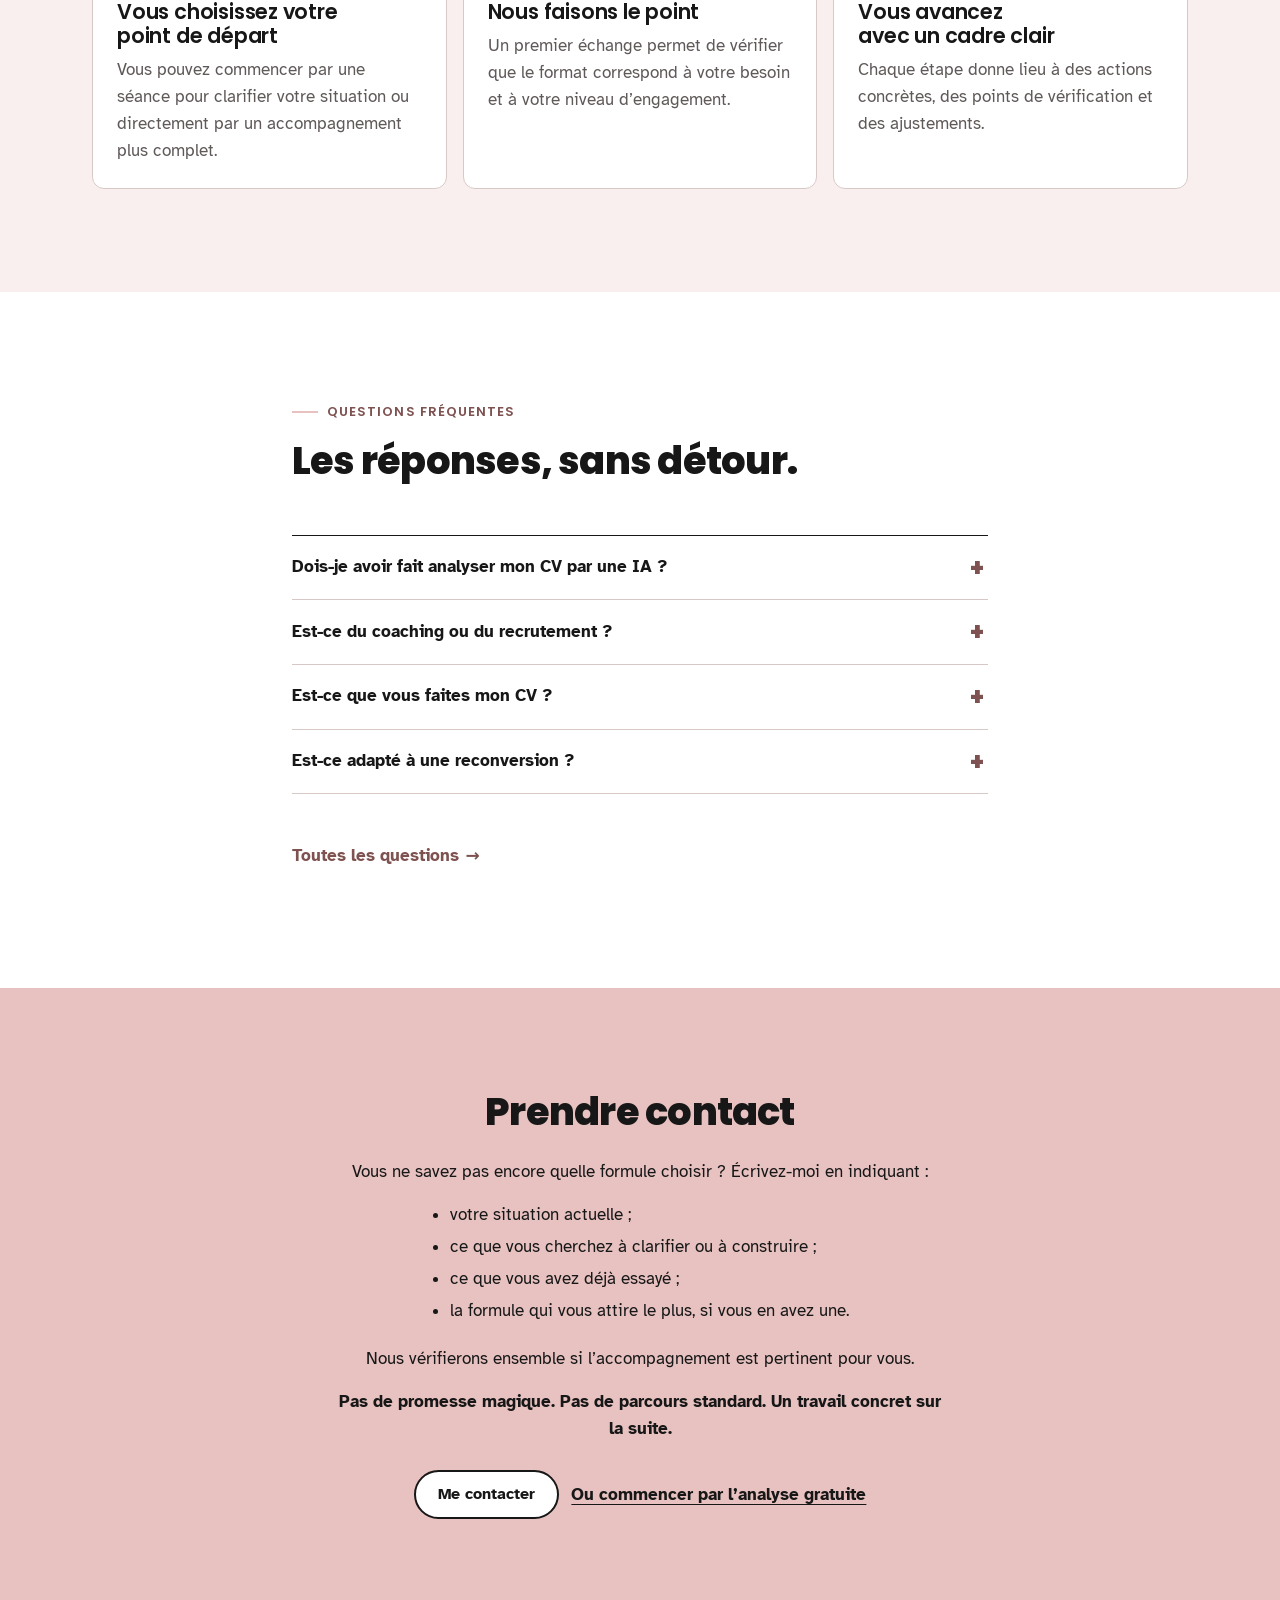
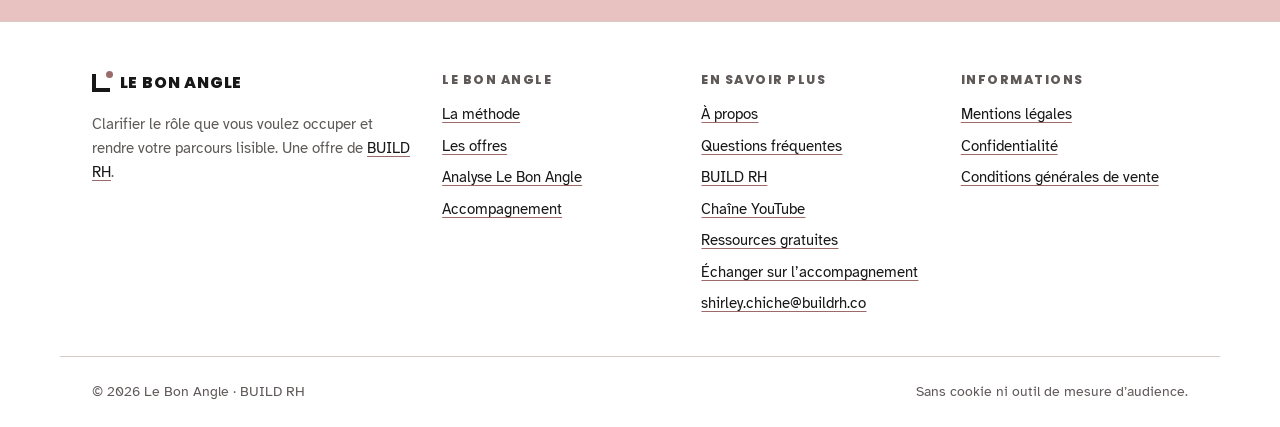
==== commit e60b5c36: "Nouveau positionnement : construire une trajectoire professionnelle - Accueil réécrit (texte de Shir" ====
--- a/index.html
+++ b/index.html
@@ -4,30 +4,30 @@
   <meta charset="utf-8">
   <script>document.documentElement.className="js";</script>
   <meta name="viewport" content="width=device-width, initial-scale=1">
-  <title>Le Bon Angle — Clarifier son rôle cible et repositionner son parcours Tech</title>
-  <meta name="description" content="Le Bon Angle aide les professionnels de la Tech à clarifier leur rôle cible, rendre leur valeur lisible et repositionner CV, LinkedIn et pitch. Analyse augmentée par l’IA, puis accompagnement humain.">
+  <title>Construire sa trajectoire professionnelle | Le Bon Angle</title>
+  <meta name="description" content="Analyse de parcours, orientation professionnelle et accompagnement de carrière pour clarifier votre direction, développer vos compétences et passer à l’action.">
   <meta name="theme-color" content="#F8EFEE">
   <link rel="canonical" href="https://almosnishirley.github.io/le-bon-angle/">
   <meta property="og:type" content="website">
   <meta property="og:locale" content="fr_FR">
   <meta property="og:site_name" content="Le Bon Angle">
-  <meta property="og:title" content="Votre parcours n’est peut-être pas flou. Il est peut-être mal cadré.">
-  <meta property="og:description" content="Le Bon Angle aide les professionnels de la Tech à clarifier leur rôle cible, rendre leur valeur lisible et repositionner CV, LinkedIn et pitch. Analyse augmentée par l’IA, puis accompagnement humain.">
+  <meta property="og:title" content="Construire une trajectoire professionnelle qui tient dans la réalité">
+  <meta property="og:description" content="Analyse de parcours, orientation professionnelle et accompagnement de carrière pour clarifier votre direction, développer vos compétences et passer à l’action.">
   <meta property="og:url" content="https://almosnishirley.github.io/le-bon-angle/">
   <meta property="og:image" content="https://almosnishirley.github.io/le-bon-angle/assets/images/og-image.png">
   <meta property="og:image:width" content="1200">
   <meta property="og:image:height" content="630">
-  <meta property="og:image:alt" content="Le Bon Angle — Votre parcours n’est peut-être pas flou. Il est peut-être mal cadré.">
+  <meta property="og:image:alt" content="Le Bon Angle — Construire une trajectoire professionnelle qui tient dans la réalité">
   <meta name="twitter:card" content="summary_large_image">
   <link rel="icon" href="favicon.svg" type="image/svg+xml">
   <link rel="preload" href="assets/fonts/poppins-latin-800-normal.woff2" as="font" type="font/woff2" crossorigin>
   <link rel="preload" href="assets/fonts/atkinson-hyperlegible-latin-400-normal.woff2" as="font" type="font/woff2" crossorigin>
-  <link rel="stylesheet" href="assets/css/style.css?v=23">
+  <link rel="stylesheet" href="assets/css/style.css?v=28">
   <script type="application/ld+json" id="ld-json">
-    {"@context":"https://schema.org","@type":"ProfessionalService","name":"Le Bon Angle","url":"https://almosnishirley.github.io/le-bon-angle/","slogan":"Votre parcours n’est peut-être pas flou. Il est peut-être mal cadré.","description":"Méthode de clarification et de repositionnement professionnel pour les professionnels de la Tech, augmentée par l’IA et prolongée par un accompagnement humain.","inLanguage":"fr","parentOrganization":{"@type":"Organization","name":"BUILD RH","url":"https://build-rh.io"}}
+    {"@context":"https://schema.org","@type":"ProfessionalService","name":"Le Bon Angle","url":"https://almosnishirley.github.io/le-bon-angle/","slogan":"Construire une trajectoire professionnelle qui tient dans la réalité.","description":"Analyse de parcours, orientation professionnelle et accompagnement de carrière pour clarifier sa direction, développer ses compétences et passer à l’action.","inLanguage":"fr","parentOrganization":{"@type":"Organization","name":"BUILD RH","url":"https://build-rh.io"}}
     </script>
-  <script src="assets/js/config.js?v=23" defer></script>
-  <script src="assets/js/main.js?v=23" defer></script>
+  <script src="assets/js/config.js?v=28" defer></script>
+  <script src="assets/js/main.js?v=28" defer></script>
 </head>
 <body>
   <a class="skip-link" href="#contenu">Aller au contenu</a>
@@ -60,15 +60,14 @@
     <section class="hero" aria-labelledby="hero-title">
       <div class="container hero-grid">
         <div>
-          <p class="eyebrow">Repositionnement professionnel pour profils Tech</p>
-          <h1 id="hero-title">Votre parcours n’est peut-être pas flou. <em>Il est peut-être mal cadré.</em></h1>
-          <p class="lead">Le Bon Angle vous aide à clarifier le rôle que vous voulez occuper, à rendre votre valeur lisible et à construire des supports qui parlent enfin aux bonnes personnes.</p>
-          <p class="hero-target">Design de carrière et de rôle · profils expérimentés, parcours hybrides, transitions de rôle.</p>
+          <p class="eyebrow">Accompagnement de trajectoire professionnelle</p>
+          <h1 id="hero-title">Construire une trajectoire professionnelle <em>qui tient dans la réalité</em></h1>
+          <p class="lead">Un CV peut être analysé par une IA. Une carrière, elle, se construit avec de la lucidité, des choix et des étapes adaptées à votre situation.</p>
+          <p>Le Bon Angle vous aide à comprendre votre parcours, clarifier votre direction professionnelle et passer à l’action sans vous enfermer dans une étiquette ou une trajectoire toute faite.</p>
           <div class="btn-row">
-            <a class="btn btn-primary" href="atelier.html">Analyser mon parcours gratuitement</a>
-            <a class="btn btn-secondary" href="accompagnement.html">Découvrir l’accompagnement</a>
-          </div>
-          <p class="micro">Une première analyse augmentée par l’IA, puis un accompagnement humain si vous voulez aller plus loin.</p>
+            <a class="btn btn-primary" href="#accompagnements">Découvrir les accompagnements</a>
+            <a class="btn btn-secondary" href="atelier.html">Commencer par l’analyse gratuite</a>
+          </div>
         </div>
 
         <figure class="hero-visual">
@@ -101,171 +100,245 @@
       </div>
     </section>
 
-    <!-- ========================== PROBLÈME ========================== -->
-    <section class="section section-alt section-border" aria-labelledby="pb-title">
+    <!-- ========================== DÉJÀ ESSAYÉ ========================== -->
+    <section class="section section-alt section-border" aria-labelledby="essaye-title">
       <div class="container">
         <header class="section-head">
-          <p class="eyebrow">Ce qui bloque</p>
-          <h2 id="pb-title">Un bon parcours peut rester illisible.</h2>
-          <p class="lead">Ce n’est pas toujours une question de compétences. Souvent, c’est une question de cadrage&nbsp;: ce que vous visez, ce que vous mettez en avant, et les mots que vous utilisez.</p>
+          <h2 id="essaye-title">Vous avez peut-être déjà essayé de…</h2>
         </header>
         <ul class="pains">
-          <li>Mon CV liste mes expériences, mais il ne montre pas ma valeur.</li>
-          <li>Je ne sais pas quel intitulé viser.</li>
-          <li>Mon parcours est devenu trop large, ou trop hybride.</li>
-          <li>Je ne sais pas comment parler de mon expérience avec l’IA.</li>
-          <li>Je candidate, mais mon profil n’est pas compris.</li>
-          <li>J’ai beaucoup d’expériences, mais aucune ligne directrice.</li>
-        </ul>
-        <p class="pains-closing">Si l’une de ces phrases vous ressemble, le problème n’est probablement pas votre parcours. <strong>C’est l’angle sous lequel il est présenté.</strong></p>
-      </div>
-    </section>
-
-    <!-- ======================= CE QUE L'ON CLARIFIE ======================= -->
-    <section class="section" aria-labelledby="clar-title">
+          <li>faire analyser votre CV par une IA&nbsp;;</li>
+          <li>suivre des conseils génériques sur LinkedIn&nbsp;;</li>
+          <li>multiplier les candidatures sans comprendre ce qui bloque&nbsp;;</li>
+          <li>accumuler des formations sans savoir laquelle choisir&nbsp;;</li>
+          <li>changer de métier sans réussir à formuler une direction claire&nbsp;;</li>
+          <li>adapter votre parcours aux attentes du marché jusqu’à ne plus savoir ce que vous voulez vraiment.</li>
+        </ul>
+        <div class="pains-closing">
+          <p><strong>Le problème n’est pas toujours votre CV.</strong></p>
+          <p>Il peut aussi venir d’une cible mal définie, d’un parcours difficile à raconter, d’un manque de preuves concrètes ou d’une façon de travailler et d’apprendre qui n’est pas suffisamment prise en compte.</p>
+        </div>
+      </div>
+    </section>
+
+    <!-- ========================== ANALYSE IA ========================== -->
+    <section class="section" aria-labelledby="ia-title">
+      <div class="container split">
+        <div>
+          <p class="eyebrow">IA et accompagnement</p>
+          <h2 id="ia-title">L’analyse IA montre une partie du problème. <em>Nous travaillons sur la suite.</em></h2>
+          <p>Une IA peut repérer les mots-clés manquants, les incohérences d’un CV ou son adéquation apparente avec une offre d’emploi.</p>
+          <p class="list-title">Elle ne peut pas décider à votre place</p>
+          <ul class="minuslist">
+            <li>dans quel environnement vous pourrez réellement progresser&nbsp;;</li>
+            <li>pourquoi certaines expériences vous ont donné de l’énergie et d’autres vous ont épuisé&nbsp;;</li>
+            <li>quelles compétences vous devez développer en priorité&nbsp;;</li>
+            <li>comment apprendre efficacement&nbsp;;</li>
+            <li>quelle trajectoire est réaliste avec vos contraintes&nbsp;;</li>
+            <li>comment passer d’une intention vague à des actions concrètes.</li>
+          </ul>
+          <p><strong>Le Bon Angle commence là où l’analyse automatique s’arrête.</strong></p>
+        </div>
+        <aside class="buy-card frame" aria-label="Analyse gratuite">
+          <div class="price">
+            <span class="tag tag-ia">Point de départ possible</span>
+            <div class="price-main">Gratuit</div>
+            <span class="price-note">L’Analyse Le Bon Angle&nbsp;: une première lecture de votre CV et de votre parcours, en quelques minutes.</span>
+          </div>
+          <ul class="checklist small">
+            <li>Analyse du CV et pistes de reformulation</li>
+            <li>Rôle ou angle cible, titre et «&nbsp;À propos&nbsp;» LinkedIn</li>
+            <li>Incohérences et priorités d’amélioration</li>
+          </ul>
+          <a class="btn btn-primary" href="atelier.html">Faire analyser mon parcours</a>
+          <p class="small muted" style="margin-top:1rem">Elle prépare la séance Se situer, sans être obligatoire.</p>
+        </aside>
+      </div>
+    </section>
+
+    <!-- ========================= ACCOMPAGNEMENTS ========================= -->
+    <section class="section section-alt section-border" id="accompagnements" aria-labelledby="acc-title">
       <div class="container">
         <header class="section-head">
-          <p class="eyebrow">Ce que vous clarifiez</p>
-          <h2 id="clar-title">D’un parcours difficile à lire à une direction <em>claire et crédible</em>.</h2>
+          <p class="eyebrow">Les accompagnements</p>
+          <h2 id="acc-title">Se situer. Construire. Déployer.</h2>
         </header>
-        <ol class="clarify">
-          <li><h3>Le rôle que vous voulez occuper</h3><p>Pas une liste de postes possibles&nbsp;: une cible prioritaire, que vous savez expliquer.</p></li>
-          <li><h3>La valeur que vous apportez</h3><p>Ce que vous résolvez, pour qui, et pourquoi cela compte. En une phrase.</p></li>
-          <li><h3>Le fil rouge de votre parcours</h3><p>Ce qui relie vos expériences, même quand elles semblent partir dans tous les sens.</p></li>
-          <li><h3>Les bons intitulés</h3><p>Les titres sous lesquels ce rôle existe vraiment sur le marché, et ceux qui vous desservent.</p></li>
-          <li><h3>Des supports alignés</h3><p>CV, titre et «&nbsp;À propos&nbsp;» LinkedIn, pitch&nbsp;: un seul message, cohérent partout.</p></li>
-          <li><h3>La suite, concrètement</h3><p>Les priorités à traiter, dans l’ordre, plutôt qu’une liste de conseils sans fin.</p></li>
-        </ol>
+
+        <article class="format" id="se-situer" aria-labelledby="t-se-situer">
+          <div>
+            <p class="eyebrow">1. Se situer</p>
+            <h3 id="t-se-situer" class="format-title">Le débrief humain de votre trajectoire</h3>
+            <p class="lead">Vous avez fait analyser votre CV, mais vous ne savez pas vraiment quoi faire de ces résultats&nbsp;? Cette séance vous aide à mettre l’analyse en perspective avec votre parcours, vos expériences et votre fonctionnement professionnel.</p>
+            <p class="small muted">Pas encore d’analyse&nbsp;? <a class="text-link" href="atelier.html">Faites l’analyse gratuite</a>&nbsp;: elle prépare la séance, sans être obligatoire.</p>
+            <p class="list-title">Ce que nous clarifions</p>
+            <ul class="checklist">
+              <li>ce que votre CV montre — et ce qu’il ne montre pas</li>
+              <li>vos compétences visibles et moins visibles</li>
+              <li>les expériences dans lesquelles vous avez réellement progressé</li>
+              <li>les situations qui vous bloquent ou vous coûtent</li>
+              <li>les environnements dans lesquels vous pouvez mieux fonctionner</li>
+              <li>les premières pistes professionnelles à explorer</li>
+            </ul>
+            <p class="list-title">Vous repartez avec</p>
+            <ul class="checklist">
+              <li>une lecture humaine de votre analyse IA</li>
+              <li>les principaux enseignements sur votre parcours</li>
+              <li>vos points d’appui et vos points de vigilance</li>
+              <li>trois actions concrètes pour la suite</li>
+            </ul>
+          </div>
+          <aside class="buy-card frame format-aside" aria-label="Tarif : Se situer">
+            <div class="price">
+              <span class="tag tag-human">Se situer</span>
+              <div class="price-main"><span data-prix="situer">129&nbsp;€</span><small>TTC</small></div>
+            </div>
+            <p class="small">Questionnaire préparatoire, séance de 1 h 15 et synthèse d’une page.</p>
+            <dl class="facts">
+              <div><dt>Séance</dt><dd>1 h 15</dd></div>
+              <div><dt>Livrable</dt><dd>Synthèse d’une page</dd></div>
+            </dl>
+            <a class="btn btn-primary" href="https://calendly.com/shirley-chiche-buildrh/call-decouverte" data-offre-lien="situer">Réserver un échange</a>
+          </aside>
+        </article>
+
+        <article class="format" id="construire" aria-labelledby="t-construire">
+          <div>
+            <p class="eyebrow">2. Construire</p>
+            <h3 id="t-construire" class="format-title">La feuille de route professionnelle</h3>
+            <p class="lead">Vous avez besoin d’une direction, mais pas d’une réponse toute faite. Cet accompagnement vous aide à construire une trajectoire réaliste, à identifier les compétences à développer et à définir les prochaines étapes utiles.</p>
+            
+            <p class="list-title">Nous travaillons sur</p>
+            <ul class="checklist">
+              <li>votre cible professionnelle prioritaire</li>
+              <li>les environnements compatibles avec votre manière de fonctionner</li>
+              <li>les compétences à consolider et celles à acquérir</li>
+              <li>les expériences à tester avant de prendre une décision</li>
+              <li>les méthodes et conditions qui vous aident à apprendre</li>
+              <li>la feuille de route des 90 prochains jours</li>
+            </ul>
+            <p class="list-title">Vous repartez avec</p>
+            <ul class="checklist">
+              <li>une direction professionnelle argumentée</li>
+              <li>une cartographie de vos compétences</li>
+              <li>un plan de progression réaliste</li>
+              <li>des étapes concrètes et vérifiables</li>
+              <li>des critères pour ajuster votre trajectoire sans repartir de zéro</li>
+            </ul>
+          </div>
+          <aside class="buy-card frame format-aside" aria-label="Tarif : Construire">
+            <div class="price">
+              <span class="tag tag-human">Construire</span>
+              <div class="price-main"><span data-prix="construire">390&nbsp;€</span><small>TTC</small></div>
+              <span class="price-note" data-offre-paiement="construire"></span>
+            </div>
+            <p class="small">Trois séances individuelles d’une heure, des exercices courts entre les rendez-vous et une feuille de route personnalisée.</p>
+            <dl class="facts">
+              <div><dt>Séances</dt><dd>3 × 1 h</dd></div>
+              <div><dt>Livrable</dt><dd>Feuille de route à 90 jours</dd></div>
+            </dl>
+            <a class="btn btn-primary" href="https://calendly.com/shirley-chiche-buildrh/call-decouverte" data-offre-lien="construire">Construire ma feuille de route</a>
+          </aside>
+        </article>
+
+        <article class="format" id="deployer" aria-labelledby="t-deployer">
+          <div>
+            <p class="eyebrow">3. Déployer</p>
+            <h3 id="t-deployer" class="format-title">Le parcours de mise en mouvement</h3>
+            <p class="lead">Vous savez dans quelle direction avancer, mais vous avez besoin d’un cadre pour transformer cette direction en actions, en preuves et en résultats. Cet accompagnement va au-delà de la correction d’un CV&nbsp;: il vous aide à devenir lisible, à prendre votre place et à installer une manière d’avancer que vous pourrez continuer à utiliser seul.</p>
+            
+            <p class="list-title">Nous travaillons sur</p>
+            <ul class="checklist">
+              <li>votre positionnement professionnel</li>
+              <li>votre récit de parcours</li>
+              <li>votre CV, votre profil LinkedIn et vos preuves de compétence</li>
+              <li>vos candidatures et vos prises de contact</li>
+              <li>la préparation de vos entretiens</li>
+              <li>vos blocages dans le passage à l’action</li>
+              <li>votre organisation et votre rythme de progression</li>
+              <li>votre plan de transition ou de prise de poste</li>
+            </ul>
+            <p class="list-title">Vous repartez avec</p>
+            <ul class="checklist">
+              <li>un positionnement plus clair</li>
+              <li>des supports cohérents avec votre trajectoire</li>
+              <li>une stratégie d’action réaliste</li>
+              <li>des outils pour apprendre, vous organiser et demander de l’aide</li>
+              <li>un plan de progression sur 30, 60 et 90 jours</li>
+            </ul>
+          </div>
+          <aside class="buy-card frame format-aside" aria-label="Tarif : Déployer">
+            <div class="price">
+              <span class="tag tag-human">Déployer</span>
+              <div class="price-main"><span data-prix="deployer">690&nbsp;€</span><small>TTC</small></div>
+              <span class="price-note" data-offre-paiement="deployer"></span>
+            </div>
+            <p class="small">Six séances individuelles d’une heure sur huit à dix semaines, avec des exercices ciblés entre les rendez-vous et des retours cadrés.</p>
+            <dl class="facts">
+              <div><dt>Séances</dt><dd>6 × 1 h</dd></div>
+              <div><dt>Durée</dt><dd>8 à 10 semaines</dd></div>
+            </dl>
+            <a class="btn btn-primary" href="https://calendly.com/shirley-chiche-buildrh/call-decouverte" data-offre-lien="deployer">Parler de mon projet</a>
+          </aside>
+        </article>
       </div>
     </section>
 
     <!-- ============================ MÉTHODE ============================ -->
-    <section class="section section-sage" aria-labelledby="meth-title">
+    <section class="section" aria-labelledby="meth-title">
       <div class="container">
         <header class="section-head">
           <p class="eyebrow">La méthode</p>
-          <h2 id="meth-title">On commence par le rôle. Le CV vient après.</h2>
-          <p>La plupart des outils réécrivent votre CV tel quel. Le Bon Angle fait l’inverse&nbsp;: d’abord la cible, ensuite les mots.</p>
+          <h2 id="meth-title">Une méthode concrète, adaptée à votre situation</h2>
+          <p>Il ne s’agit pas de vous faire entrer dans un métier à la mode ou dans un modèle de candidat idéal. Nous avançons à partir de votre réalité&nbsp;: votre parcours, vos contraintes, vos capacités, vos expériences et votre manière de progresser.</p>
+          <p>La méthode repose sur quatre principes&nbsp;:</p>
         </header>
-        <ol class="steps">
-          <li class="step">
-            <span class="step-num" aria-hidden="true">01</span>
-            <h3>Analyser</h3>
-            <p>Votre parcours est lu de façon structurée&nbsp;: expériences, signaux forts, incohérences.</p>
-            <span class="step-tag tag-ia">IA</span>
-          </li>
-          <li class="step">
-            <span class="step-num" aria-hidden="true">02</span>
-            <h3>Clarifier</h3>
-            <p>Un rôle cible et un angle qui rendent votre parcours cohérent.</p>
-            <span class="step-tag tag-ia">IA + vous</span>
-          </li>
-          <li class="step">
-            <span class="step-num" aria-hidden="true">03</span>
-            <h3>Reformuler</h3>
-            <p>CV, LinkedIn, pitch&nbsp;: des supports réécrits au service de cette cible.</p>
-            <span class="step-tag tag-ia">IA + vous</span>
-          </li>
-          <li class="step">
-            <span class="step-num" aria-hidden="true">04</span>
-            <h3>Trancher et agir</h3>
-            <p>Un regard humain arbitre, corrige et contextualise. Puis vous passez à l’action.</p>
-            <span class="step-tag tag-human">Avec Shirley</span>
-          </li>
+        <ol class="clarify clarify-4">
+          <li><h3>Comprendre avant de décider</h3><p>Avant de choisir une formation, un métier ou une stratégie de recherche, nous cherchons à comprendre ce qui fonctionne déjà et ce qui bloque.</p></li>
+          <li><h3>Avancer par étapes</h3><p>Une trajectoire professionnelle ne se construit pas en une seule séance. Nous transformons les grandes intentions en étapes concrètes, testables et ajustables.</p></li>
+          <li><h3>Apprendre de façon utile</h3><p>Il ne suffit pas d’identifier les compétences manquantes. Il faut aussi savoir comment les développer, avec quels supports et dans quel ordre.</p></li>
+          <li><h3>Construire l’autonomie</h3><p>L’objectif n’est pas de vous rendre dépendant d’un accompagnement. C’est de vous aider à comprendre votre propre fonctionnement et à disposer d’outils que vous pourrez réutiliser.</p></li>
         </ol>
-        <p class="section-foot"><a class="arrow-link" href="methode.html">Comprendre la méthode en détail</a></p>
-      </div>
-    </section>
-
-    <!-- ============================ ANALYSE ============================ -->
-    <section class="section" id="analyse" aria-labelledby="an-title">
-      <div class="container analysis-block">
+        <p class="section-foot"><a class="arrow-link" href="methode.html">La méthode en détail</a></p>
+      </div>
+    </section>
+
+    <!-- ===================== POUR QUI / PROMESSES ===================== -->
+    <section class="section section-sage" aria-labelledby="qui-title">
+      <div class="container split">
         <div>
-          <p class="eyebrow">Point d’entrée</p>
-          <h2 id="an-title">L’Analyse Le Bon Angle</h2>
-          <p class="lead">Une première lecture structurée de votre parcours pour clarifier votre direction et identifier les corrections prioritaires.</p>
-          <p class="list-title">Vous recevez</p>
-          <ul class="checklist cols-2">
-            <li>Une analyse de votre CV</li>
-            <li>Des pistes concrètes pour réorienter votre CV vers votre cible</li>
-            <li>Une clarification de la trajectoire visée</li>
-            <li>Une proposition de positionnement</li>
-            <li>Un rôle ou un angle cible</li>
-            <li>Un titre LinkedIn</li>
-            <li>Une section «&nbsp;À propos&nbsp;» LinkedIn</li>
-            <li>Un pitch</li>
-            <li>Une proposition de valeur</li>
-            <li>Les incohérences à corriger</li>
-            <li>Les priorités d’amélioration</li>
+          <p class="eyebrow">Pour qui&nbsp;?</p>
+          <h2 id="qui-title">Le Bon Angle s’adresse notamment aux personnes qui&nbsp;:</h2>
+          <ul class="checklist">
+            <li>envisagent une reconversion ou une évolution professionnelle&nbsp;;</li>
+            <li>ont un parcours non linéaire ou difficile à raconter&nbsp;;</li>
+            <li>travaillent dans la tech ou souhaitent y évoluer&nbsp;;</li>
+            <li>ont des compétences mais peinent à les rendre visibles&nbsp;;</li>
+            <li>se sentent dispersées face aux nombreuses possibilités&nbsp;;</li>
+            <li>veulent apprendre et progresser sans suivre un parcours standardisé&nbsp;;</li>
+            <li>ont besoin d’un cadre concret pour passer à l’action.</li>
           </ul>
-          <p class="small muted">Non inclus&nbsp;: rendez-vous humain, validation personnalisée, refonte complète du CV, stratégie de recherche complète, garantie de recrutement.</p>
-          <p class="note-box small">L’analyse propose une première direction. Elle ne remplace pas un arbitrage humain ni une refonte personnalisée des supports.</p>
-        </div>
-        <aside class="buy-card frame" aria-label="Prix de l'analyse">
-          <div class="price">
-            <span class="tag tag-ia">Sur simple e-mail</span>
-            <div class="price-main">Gratuit</div>
-          </div>
-          <dl class="facts">
-            <div><dt>Délai</dt><dd>Quelques minutes</dd></div>
-            <div><dt>Format</dt><dd>En ligne, automatisé</dd></div>
-            <div><dt>Rendez-vous</dt><dd>Aucun</dd></div>
-          </dl>
-          <a class="btn btn-primary" href="atelier.html">Faire analyser mon parcours</a>
-          <a class="arrow-link secondary-link" href="accompagnement.html">Voir les accompagnements humains</a>
-        </aside>
-      </div>
-    </section>
-
-    <!-- ========================= ACCOMPAGNEMENT ========================= -->
-    <section class="section section-alt section-border" aria-labelledby="acc-title">
-      <div class="container">
-        <header class="section-head">
-          <p class="eyebrow">Avec Shirley</p>
-          <h2 id="acc-title">Quand il faut trancher, un regard humain change tout.</h2>
-          <p class="lead">L’IA propose. L’accompagnement permet de choisir, de corriger, et de transformer ces propositions en stratégie.</p>
-        </header>
-        <div class="grid grid-3 grid-gap-lg">
-          <article class="card offer" aria-labelledby="h-debrief">
-            <span class="tag tag-human">Visio · 60 à 75 min</span>
-            <h3 id="h-debrief">Débrief &amp; Positionnement</h3>
-            <p class="offer-promise">Un échange individuel pour trancher votre angle professionnel et repartir avec une direction claire.</p>
-            <div class="price"><div class="price-main"><span data-prix="debrief">149&nbsp;€</span><small>TTC</small></div></div>
-            <ul class="checklist offer-list">
-              <li>Une cible prioritaire, arbitrée</li>
-              <li>Les intitulés à rechercher</li>
-              <li>Une feuille de route sur 30 jours</li>
-            </ul>
-            <a class="arrow-link" href="accompagnement.html#debrief" aria-label="Voir le détail du Débrief &amp; Positionnement">Voir le détail</a>
-          </article>
-          <article class="card offer" aria-labelledby="h-refonte">
-            <span class="tag tag-human">Supports complets</span>
-            <h3 id="h-refonte">Refonte &amp; Candidature</h3>
-            <p class="offer-promise">Des supports cohérents, lisibles et alignés avec le rôle que vous voulez réellement occuper.</p>
-            <div class="price"><div class="price-main"><span data-prix="refonte">450&nbsp;€</span><small>TTC</small></div></div>
-            <ul class="checklist offer-list">
-              <li>Une version complète de CV</li>
-              <li>LinkedIn, pitch, proposition de valeur</li>
-              <li>Une stratégie de recherche sur 30 jours</li>
-            </ul>
-            <a class="arrow-link" href="accompagnement.html#refonte" aria-label="Voir le détail de la Refonte &amp; Candidature">Voir le détail</a>
-          </article>
-          <article class="card offer" aria-labelledby="h-accel">
-            <span class="tag tag-human">6 semaines</span>
-            <h3 id="h-accel">Accélération de recherche</h3>
-            <p class="offer-promise">Transformer votre positionnement en démarche de recherche structurée et réaliste.</p>
-            <div class="price"><div class="price-main"><span data-prix="acceleration">690&nbsp;€</span><small>TTC</small></div><span class="price-note" data-if-prix-cible="acceleration"><span data-mention="acceleration">Tarif de lancement</span>, puis <span data-prix-cible="acceleration">790&nbsp;€</span> TTC.</span></div>
-            <ul class="checklist offer-list">
-              <li>Quatre rendez-vous</li>
-              <li>Préparation à deux entretiens</li>
-              <li>Analyse de deux candidatures réelles</li>
-            </ul>
-            <a class="arrow-link" href="accompagnement.html#acceleration" aria-label="Voir le détail de l'Accélération de recherche">Voir le détail</a>
-          </article>
-        </div>
-        <div class="section-foot btn-row">
-          <a class="btn btn-secondary" href="offres.html">Comparer les quatre offres</a>
-        </div>
+        </div>
+        <div class="card">
+          <h2 class="h3-like">Ce que je ne promets pas</h2>
+          <p>Je ne promets pas un emploi en quelques semaines, une reconversion magique ou un CV qui fera disparaître toutes les difficultés.</p>
+          <p>Je vous aide à faire des choix plus éclairés, à construire une trajectoire cohérente et à avancer avec des actions adaptées à votre situation.</p>
+        </div>
+      </div>
+    </section>
+
+    <!-- ========================== POURQUOI ========================== -->
+    <section class="section" aria-labelledby="pourquoi-title">
+      <div class="container prose">
+        <p class="eyebrow">Pourquoi Le Bon Angle&nbsp;?</p>
+        <h2 id="pourquoi-title">Parce qu’un parcours professionnel ne se résume pas à une liste de compétences.</h2>
+        <p>Il faut aussi tenir compte de la manière dont une personne apprend, travaille, s’organise, prend une décision et progresse dans un environnement donné.</p>
+        <p>Mon expérience du recrutement et des métiers de la tech me permet de croiser deux réalités souvent séparées&nbsp;:</p>
+        <ul class="checklist">
+          <li>ce que les entreprises recherchent réellement&nbsp;;</li>
+          <li>ce dont une personne a besoin pour construire une trajectoire durable.</li>
+        </ul>
+        <p class="pull">Je ne vous aide pas à jouer un rôle de candidat parfait. Je vous aide à trouver une manière plus juste et plus efficace de présenter votre valeur et de construire la suite.</p>
+        <p><a class="arrow-link" href="a-propos.html">En savoir plus sur Shirley</a></p>
       </div>
     </section>
 
@@ -274,63 +347,47 @@
       <div class="container neuro-grid">
         <div>
           <p class="eyebrow">Neuroatypisme</p>
-          <h2 id="neuro-title">Une approche compatible avec les profils neuroatypiques.</h2>
-          <p class="lead">Charge cognitive, besoins de clarté, autonomie, communication, entretiens et environnement de travail peuvent être intégrés lorsque cela est pertinent. Le Bon Angle ne diagnostique pas et ne promet pas de faire entrer les personnes dans les cases.</p>
-          <p>C’est une dimension possible de l’accompagnement, pas une condition d’accès. Vous partagez ce que vous jugez utile, rien de plus.</p>
-          <p><a class="arrow-link" href="https://www.youtube.com/@TDArHH" data-cfg-href="LIEN_YOUTUBE">Découvrir la chaîne YouTube de Shirley</a></p>
-        </div>
-        <ul class="tags" aria-label="Dimensions pouvant être intégrées">
-          <li>Charge cognitive</li>
-          <li>Besoins de clarté</li>
-          <li>Autonomie</li>
-          <li>Communication</li>
-          <li>Entretiens</li>
-          <li>Environnement de travail</li>
-        </ul>
-      </div>
-    </section>
-
-    <!-- ========================= GUIDE DE CHOIX ========================= -->
-    <section class="section section-border" aria-labelledby="choose-title">
+          <h2 id="neuro-title">Un engagement pour les fonctionnements neuroatypiques</h2>
+          <p class="lead">Certaines personnes avancent dans le monde professionnel avec des modes d’attention, d’apprentissage, d’organisation ou de communication qui ne correspondent pas toujours aux normes implicites de l’entreprise.</p>
+          <p>Cela ne signifie pas qu’elles ont moins de potentiel. Cela signifie souvent qu’elles ont besoin de mieux comprendre leur fonctionnement, de trouver des stratégies adaptées et d’évoluer dans des environnements qui ne leur demandent pas de se conformer en permanence.</p>
+
+          <h3 class="neuro-sub">Une chaîne YouTube pour comprendre et agir</h3>
+          <p>À travers la chaîne YouTube du Bon Angle, je partage des contenus pour&nbsp;:</p>
+          <ul class="checklist">
+            <li>mieux comprendre les enjeux professionnels liés aux fonctionnements neuroatypiques&nbsp;;</li>
+            <li>mettre des mots sur certaines difficultés vécues au travail&nbsp;;</li>
+            <li>identifier des stratégies d’organisation, d’apprentissage et de communication&nbsp;;</li>
+            <li>décoder les attentes parfois implicites du recrutement et de l’entreprise&nbsp;;</li>
+            <li>parler des forces, mais aussi des limites et des besoins d’adaptation&nbsp;;</li>
+            <li>donner la parole à des personnes concernées et à des professionnels compétents.</li>
+          </ul>
+          <p>L’objectif n’est pas de coller une étiquette ni de poser un diagnostic. Il s’agit de rendre les parcours plus lisibles, de réduire la culpabilité et d’aider chacun à construire des conditions de travail plus soutenables.</p>
+        </div>
+
+        <div class="neuro-aside">
+          <p class="pull">Comprendre son fonctionnement ne doit pas servir à s’adapter à tout prix. Cela doit aussi permettre de choisir des environnements dans lesquels on peut réellement progresser.</p>
+          <a class="btn btn-primary" href="https://www.youtube.com/@TDArHH" data-cfg-href="LIEN_YOUTUBE">Découvrir la chaîne YouTube</a>
+          <div class="card neuro-editorial">
+            <h3>Une ligne éditoriale responsable</h3>
+            <p>Les contenus proposés relèvent de la sensibilisation et du partage d’expérience. Ils ne remplacent ni un diagnostic, ni un accompagnement médical, psychologique ou paramédical.</p>
+            <p>Lorsque c’est nécessaire, les sujets sont abordés avec des personnes qualifiées et les ressources adaptées sont indiquées.</p>
+          </div>
+        </div>
+      </div>
+    </section>
+
+    <!-- ========================== DÉMARRER ========================== -->
+    <section class="section section-alt section-border" aria-labelledby="start-title">
       <div class="container">
         <header class="section-head">
-          <p class="eyebrow">Choisir</p>
-          <h2 id="choose-title">Quelle offre est faite pour vous&nbsp;?</h2>
+          <p class="eyebrow">Comment démarrer&nbsp;?</p>
+          <h2 id="start-title">Trois étapes pour commencer</h2>
         </header>
-        <ul class="chooser">
-          <li><q>Vous voulez comprendre comment votre parcours est perçu.</q><a class="arrow-link" href="atelier.html">Analyse Le Bon Angle — gratuite</a></li>
-          <li><q>Vous hésitez entre plusieurs directions.</q><a class="arrow-link" href="accompagnement.html#debrief">Débrief &amp; Positionnement — <span data-prix="debrief">149&nbsp;€</span></a></li>
-          <li><q>Vous savez ce que vous visez, mais vos supports ne suivent pas.</q><a class="arrow-link" href="accompagnement.html#refonte">Refonte &amp; Candidature — <span data-prix="refonte">450&nbsp;€</span></a></li>
-          <li><q>Vous voulez être accompagné·e pendant votre recherche.</q><a class="arrow-link" href="accompagnement.html#acceleration">Accélération de recherche — <span data-prix="acceleration">690&nbsp;€</span><span data-if-prix-cible="acceleration">, puis <span data-prix-cible="acceleration">790&nbsp;€</span></span></a></li>
-        </ul>
-        <div class="note-box sage section-foot">
-          <p><strong>Vous ne savez pas encore quelle formule choisir&nbsp;?</strong> Un échange court peut permettre de vérifier le format le plus adapté. Cet échange ne constitue pas une séance de coaching. <a class="text-link" href="https://calendly.com/shirley-chiche-buildrh/call-decouverte" data-rdv>Échanger sur l’accompagnement</a></p>
-        </div>
-      </div>
-    </section>
-
-    <!-- ============================ EXEMPLES ============================ -->
-    <section class="section section-alt section-border" aria-labelledby="ex-title">
-      <div class="container">
-        <header class="section-head">
-          <p class="eyebrow">Concrètement</p>
-          <h2 id="ex-title">À quoi ressemble un changement d’angle.</h2>
-        </header>
-        <div class="card">
-          <div class="example">
-            <div class="example-before">
-              <p class="example-label">Avant · titre LinkedIn</p>
-              <p class="example-text">Développeuse full-stack | JavaScript, React, Node.js, AWS, Docker, Scrum</p>
-            </div>
-            <div class="example-after">
-              <p class="example-label">Après</p>
-              <p class="example-text">Tech lead produit · Je transforme des besoins métier flous en fonctionnalités livrées, avec l’équipe.</p>
-            </div>
-          </div>
-          <hr>
-          <p><strong>Ce qui a changé&nbsp;:</strong> une cible (tech lead produit) au lieu d’une liste de technologies, et une valeur (rendre le flou livrable) au lieu d’un inventaire. Les technologies restent dans le profil, mais elles ne portent plus le message.</p>
-          <p class="disclaimer">Exemple fictif destiné à illustrer la méthode. Il ne s’agit pas d’un cas client.</p>
-        </div>
+        <ol class="steps steps-3">
+          <li class="step"><span class="step-num" aria-hidden="true">01</span><h3>Vous choisissez votre point de départ</h3><p>Vous pouvez commencer par une séance pour clarifier votre situation ou directement par un accompagnement plus complet.</p></li>
+          <li class="step"><span class="step-num" aria-hidden="true">02</span><h3>Nous faisons le point</h3><p>Un premier échange permet de vérifier que le format correspond à votre besoin et à votre niveau d’engagement.</p></li>
+          <li class="step"><span class="step-num" aria-hidden="true">03</span><h3>Vous avancez avec un cadre clair</h3><p>Chaque étape donne lieu à des actions concrètes, des points de vérification et des ajustements.</p></li>
+        </ol>
       </div>
     </section>
 
@@ -343,44 +400,43 @@
         </header>
         <div class="faq">
           <details>
-            <summary>L’analyse remplace-t-elle un accompagnement humain&nbsp;?</summary>
-            <div class="faq-answer"><p>Non. L’analyse produit une première base de travail, rédigée par un agent IA configuré selon la méthode Le Bon Angle. Personne ne la relit avant vous. L’accompagnement sert à trancher, à contextualiser et à corriger.</p></div>
+            <summary>Dois-je avoir fait analyser mon CV par une IA&nbsp;?</summary>
+            <div class="faq-answer"><p>Non. L’analyse IA peut constituer un point de départ, mais elle n’est pas obligatoire. Nous pouvons partir directement de votre parcours et de votre situation actuelle. Si vous voulez commencer par là, <a class="text-link" href="atelier.html">l’analyse est gratuite</a>.</p></div>
           </details>
           <details>
-            <summary>L’analyse gratuite réécrit-elle entièrement mon CV&nbsp;?</summary>
-            <div class="faq-answer"><p>Non. L’analyse fournit une lecture structurée de votre parcours et des pistes concrètes de reformulation autour d’un angle identifié. La refonte complète et personnalisée du CV fait partie de l’offre <a class="text-link" href="accompagnement.html#refonte">Refonte &amp; Candidature</a>.</p></div>
+            <summary>Est-ce du coaching ou du recrutement&nbsp;?</summary>
+            <div class="faq-answer"><p>C’est un accompagnement de trajectoire professionnelle qui s’appuie sur une expérience concrète du recrutement et des métiers de la tech. L’objectif n’est pas de vous placer à tout prix, mais de vous aider à construire une direction cohérente et à la rendre concrète.</p></div>
           </details>
           <details>
-            <summary>L’analyse garantit-elle de trouver un emploi&nbsp;?</summary>
-            <div class="faq-answer"><p>Non. Aucune analyse ni aucun accompagnement ne peut garantir un recrutement. Le Bon Angle vous aide à clarifier votre cible et à rendre votre parcours lisible. Le reste dépend aussi du marché, des recruteurs et de vos démarches.</p></div>
+            <summary>Est-ce que vous faites mon CV&nbsp;?</summary>
+            <div class="faq-answer"><p>Le CV peut être retravaillé lorsqu’il sert une stratégie professionnelle claire. Il ne constitue pas le point de départ ni l’unique résultat de l’accompagnement.</p></div>
           </details>
           <details>
-            <summary>Que se passe-t-il avec mon CV&nbsp;?</summary>
-            <div class="faq-answer"><p>Le fichier est lu dans votre navigateur&nbsp;: il n’est pas envoyé tel quel. Seul le texte extrait, que vous pouvez relire et modifier, est transmis avec vos réponses, après votre accord. L’e-mail et le téléphone sont masqués par défaut. <a class="text-link" href="confidentialite.html#atelier">Tout le détail</a>.</p></div>
+            <summary>Est-ce adapté à une reconversion&nbsp;?</summary>
+            <div class="faq-answer"><p>Oui, à condition d’accepter de tester les pistes et de construire progressivement la trajectoire. Une reconversion sérieuse ne repose pas uniquement sur une envie ou un intitulé de métier.</p></div>
           </details>
-          <details>
-            <summary>Je ne sais pas encore quel métier viser. L’analyse est-elle utile&nbsp;?</summary>
-            <div class="faq-answer"><p>Oui, c’est même un bon point de départ&nbsp;: l’analyse propose des angles et des rôles cohérents avec votre parcours. Pour arbitrer entre plusieurs directions, le Débrief &amp; Positionnement est plus adapté.</p></div>
-          </details>
-          <details>
-            <summary>Quelle différence entre l’analyse et l’accompagnement&nbsp;?</summary>
-            <div class="faq-answer"><p>L’analyse est automatisée, rapide et sans rendez-vous&nbsp;: elle propose. L’accompagnement est humain&nbsp;: il tranche, adapte à votre contexte et vous aide à passer à l’action.</p></div>
-          </details>
         </div>
         <p class="section-foot"><a class="arrow-link" href="faq.html">Toutes les questions</a></p>
       </div>
     </section>
 
-    <!-- ============================ CTA FINAL ============================ -->
-    <section class="section section-dark on-dark cta-band" aria-labelledby="final-title">
+    <!-- ============================ CONTACT ============================ -->
+    <section class="section section-dark on-dark cta-band" id="contact" aria-labelledby="contact-title">
       <div class="container">
-        <h2 id="final-title">Votre parcours a déjà de la valeur. Reste à trouver <em>l’angle</em>.</h2>
-        <p class="muted">Commencez par l’analyse. Si vous avez besoin de trancher, Shirley prend le relais.</p>
+        <h2 id="contact-title">Prendre contact</h2>
+        <p>Vous ne savez pas encore quelle formule choisir&nbsp;? Écrivez-moi en indiquant&nbsp;:</p>
+        <ul class="contact-list">
+          <li>votre situation actuelle&nbsp;;</li>
+          <li>ce que vous cherchez à clarifier ou à construire&nbsp;;</li>
+          <li>ce que vous avez déjà essayé&nbsp;;</li>
+          <li>la formule qui vous attire le plus, si vous en avez une.</li>
+        </ul>
+        <p>Nous vérifierons ensemble si l’accompagnement est pertinent pour vous.</p>
+        <p><strong>Pas de promesse magique. Pas de parcours standard. Un travail concret sur la suite.</strong></p>
         <div class="btn-row">
-          <a class="btn btn-primary" href="atelier.html">Analyser mon parcours gratuitement</a>
-          <a class="text-link" href="https://calendly.com/shirley-chiche-buildrh/call-decouverte" data-rdv>Échanger sur l’accompagnement</a>
-        </div>
-        <p class="micro">Un échange de 15 minutes pour vérifier si un accompagnement humain est adapté à votre situation. Ce rendez-vous ne constitue pas une séance de coaching.</p>
+          <a class="btn btn-primary" href="mailto:shirley.chiche@buildrh.co" data-contact="general">Me contacter</a>
+          <a class="text-link" href="atelier.html">Ou commencer par l’analyse gratuite</a>
+        </div>
       </div>
     </section>
   </main>
--- a/assets/css/style.css
+++ b/assets/css/style.css
@@ -412,7 +412,12 @@
 
 /* ---------- Neuroatypisme ---------- */
 .neuro-grid { display: grid; gap: 2rem; }
-@media (min-width: 900px) { .neuro-grid { grid-template-columns: 1.4fr 1fr; gap: 4rem; align-items: center; } }
+@media (min-width: 900px) { .neuro-grid { grid-template-columns: 1.4fr 1fr; gap: 4rem; align-items: start; } .neuro-aside { position: sticky; top: calc(var(--header-h) + 1.5rem); } }
+.neuro-sub { font-size: 1.35rem; margin-top: 2rem; }
+.neuro-aside .pull { margin-top: 0; }
+.neuro-aside .btn { margin-bottom: 1.5rem; }
+.neuro-editorial h3 { font-size: 1.15rem; }
+.neuro-editorial p { font-size: 0.95rem; color: var(--muted); }
 .tags { list-style: none; padding: 0; margin: 0; display: flex; flex-wrap: wrap; gap: 0.6rem; align-content: start; }
 .tags li { padding: 0.55rem 1.1rem; background: var(--surface-2); border: 1px solid var(--border); border-radius: 999px; font-weight: 700; }
 
@@ -588,6 +593,19 @@
   .spinner { animation-duration: 3s; }
 }
 
+
+/* ---------- Accueil (version « trajectoire ») ---------- */
+.clarify-4 { counter-reset: c; }
+@media (min-width: 1000px) { .clarify.clarify-4 { grid-template-columns: repeat(2, 1fr); column-gap: 4rem; } }
+.steps-3 { counter-reset: none; }
+@media (min-width: 1000px) { .steps.steps-3 { grid-template-columns: repeat(3, 1fr); } }
+.h3-like { font-size: 1.4rem; }
+.format-title { font-size: clamp(1.5rem, 3vw, 2rem); }
+#accompagnements .format:first-of-type { margin-top: 0; }
+.contact-list { display: inline-block; text-align: left; margin: 0 auto 1rem; padding-left: 1.2rem; }
+.contact-list li { margin-bottom: 0.3rem; }
+.pains-closing p { margin-bottom: 0.5rem; }
+
 /* ---------- PDF de l'analyse (impression / « Enregistrer au format PDF ») ---------- */
 .print-only { display: none; }
 
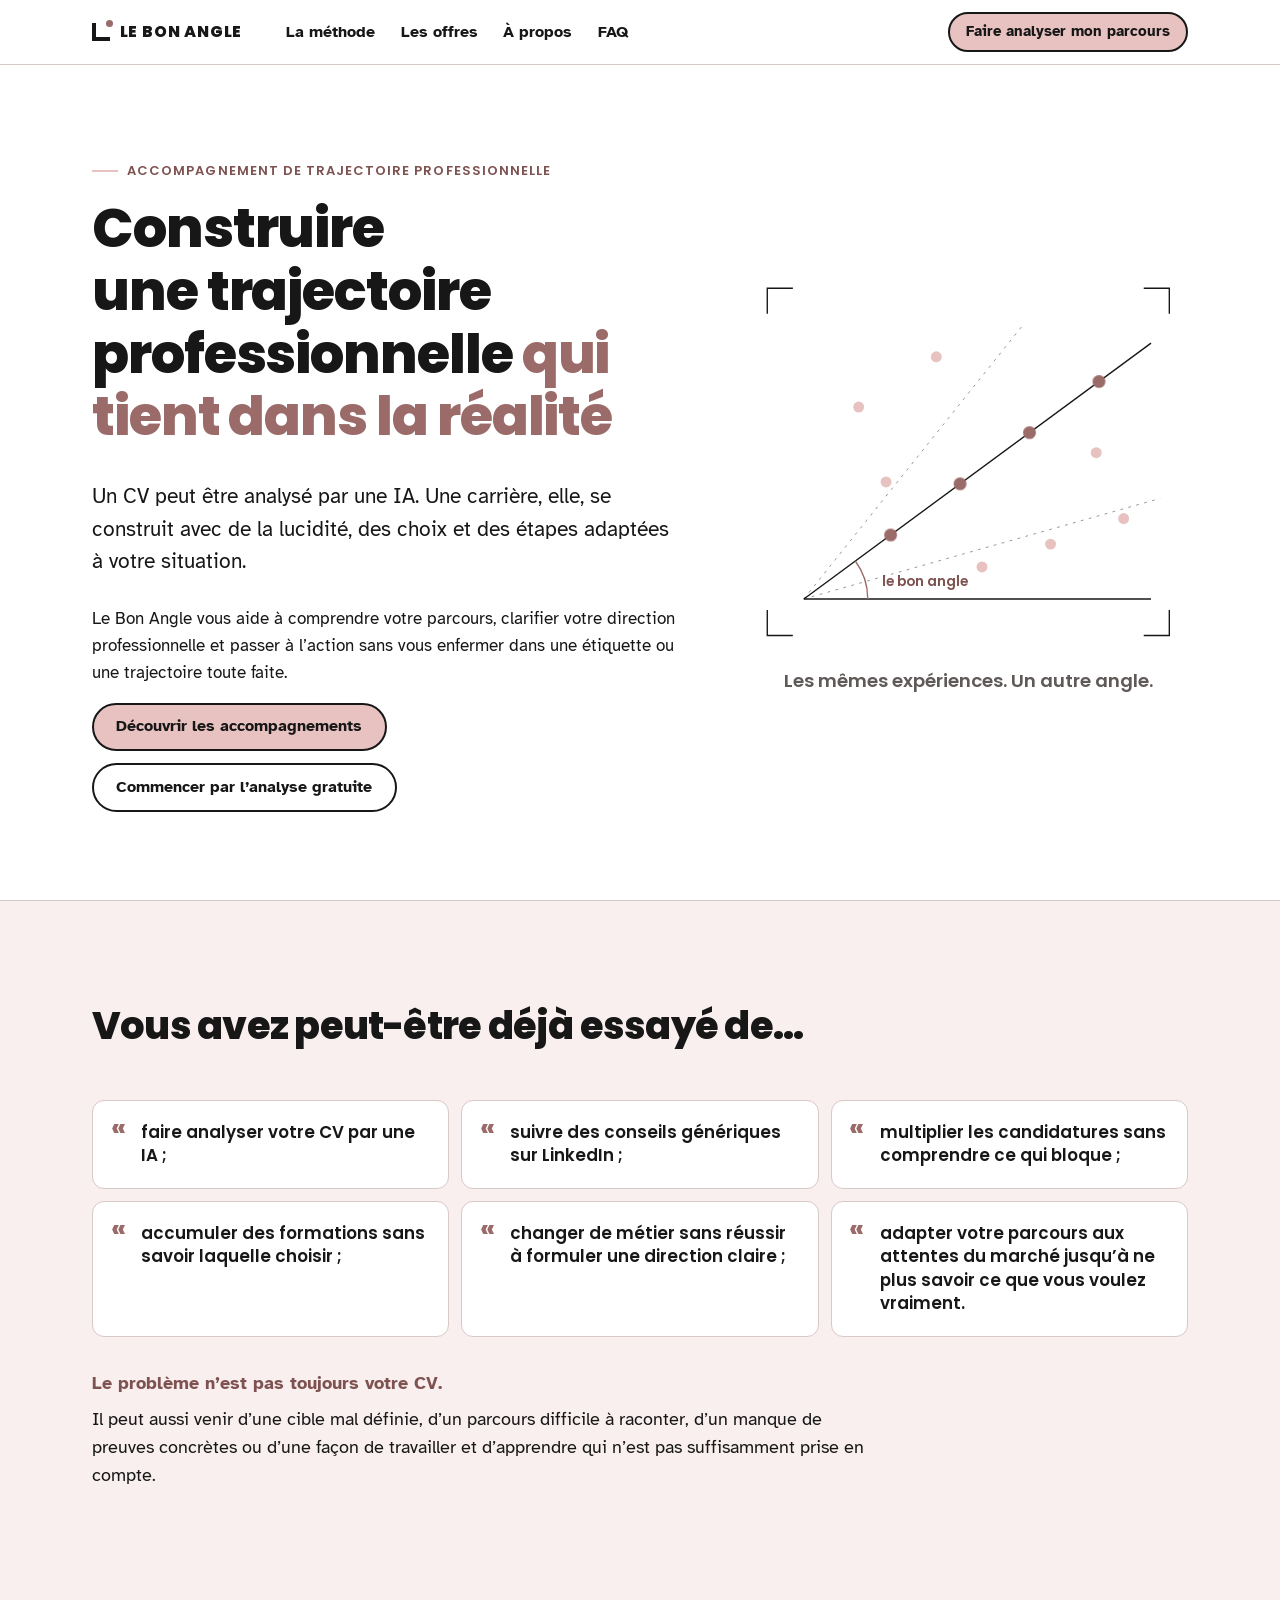
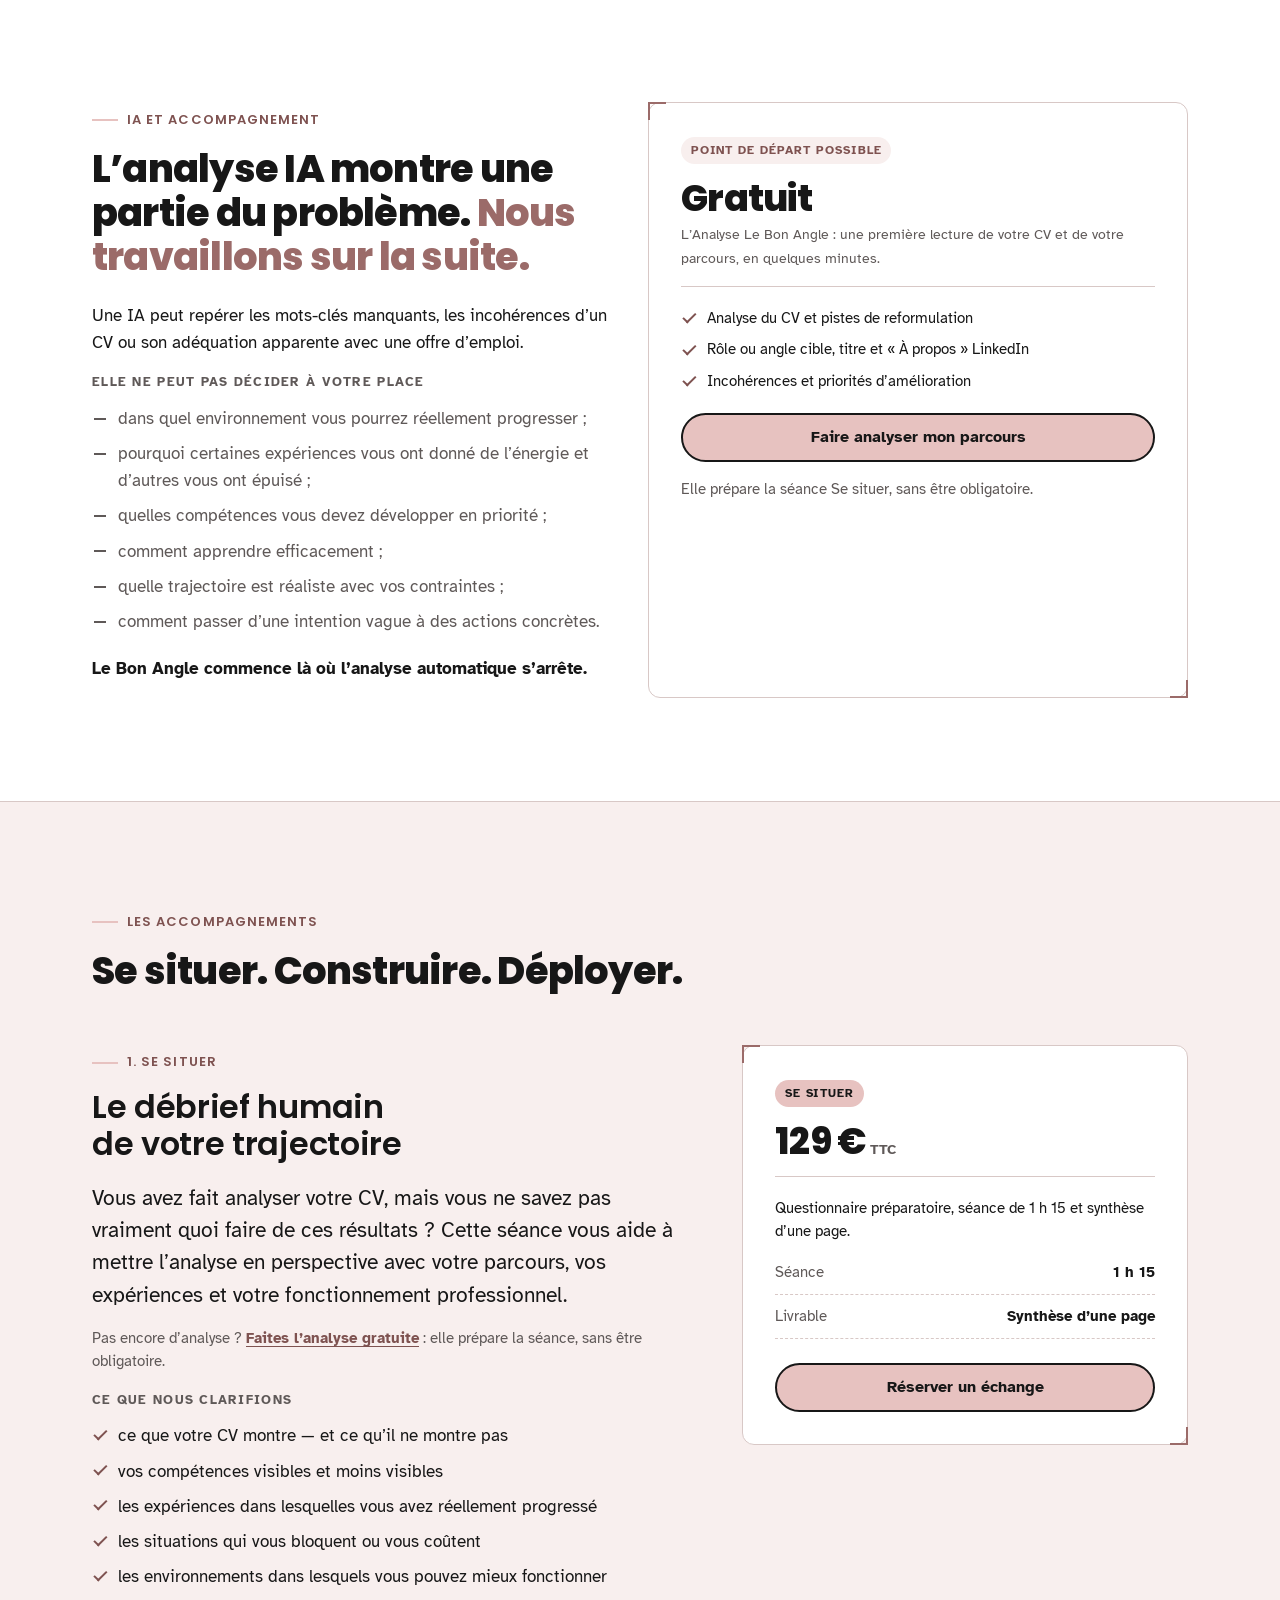
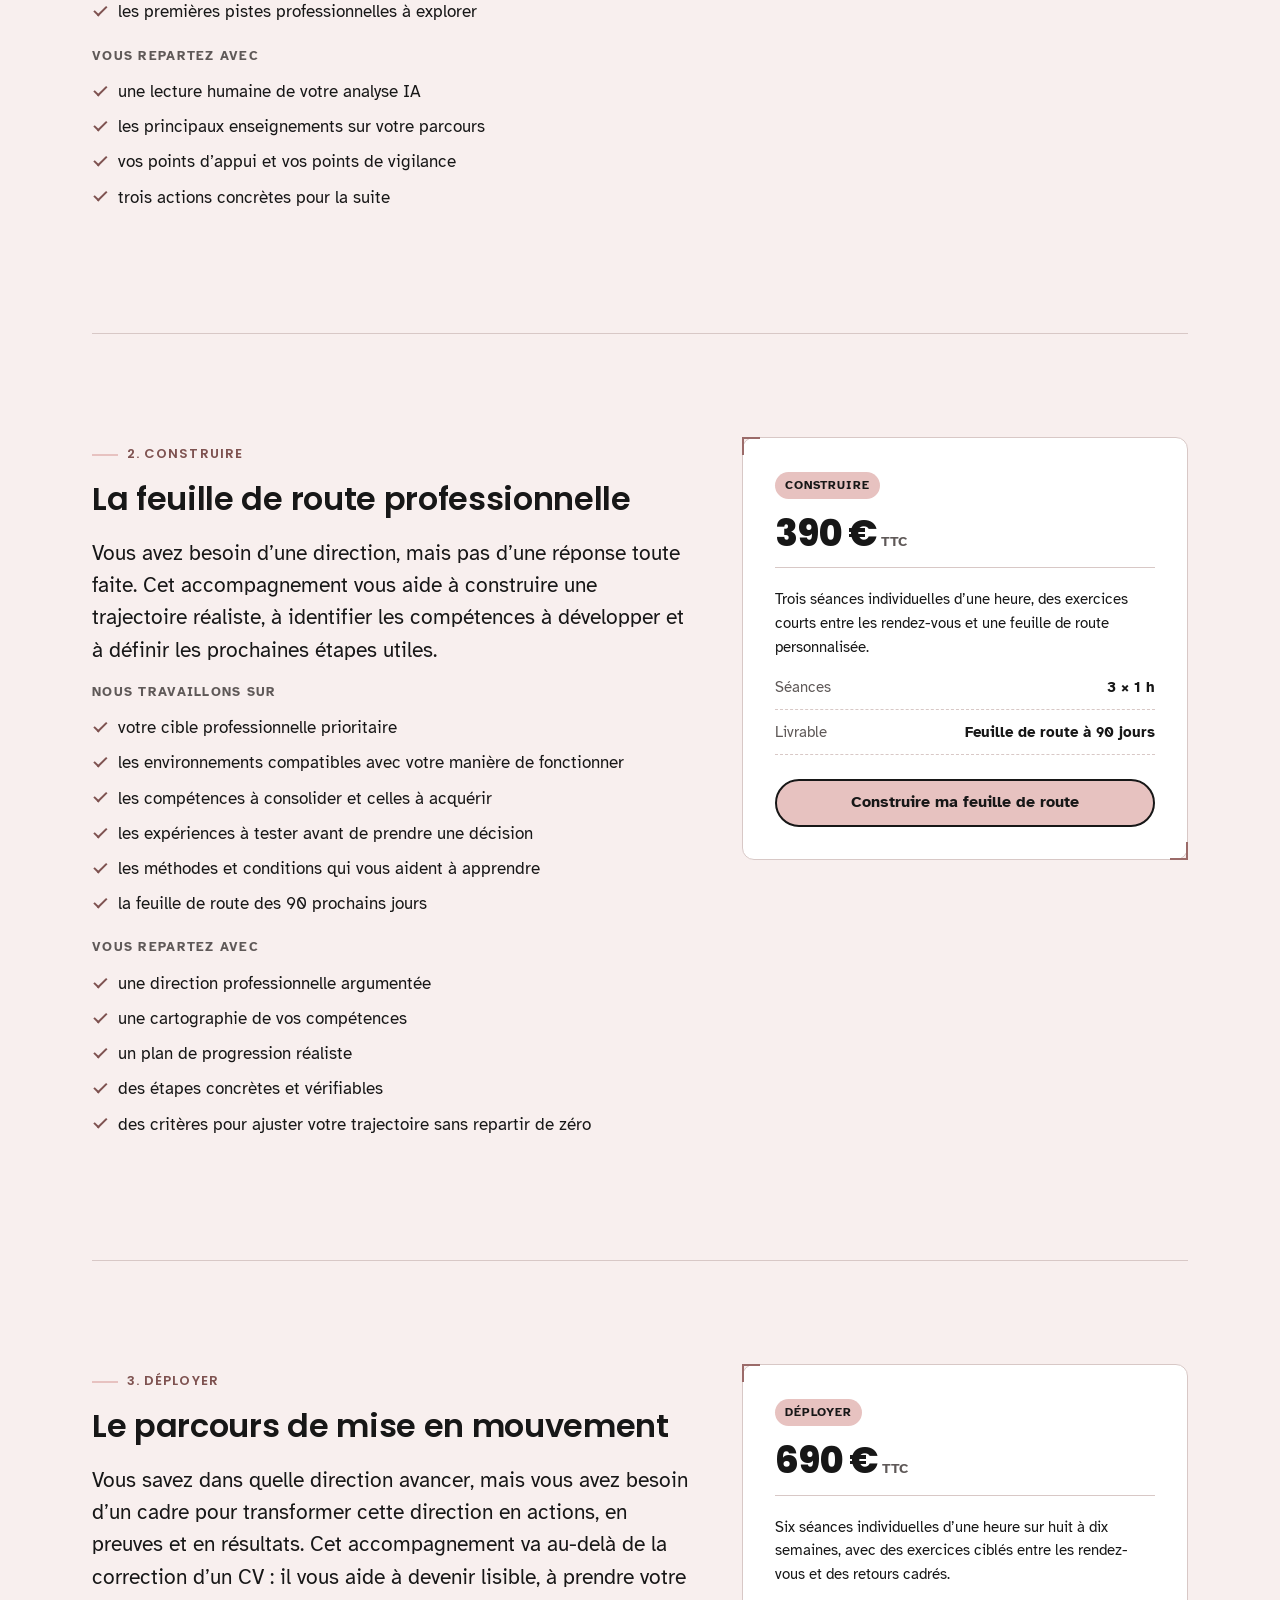
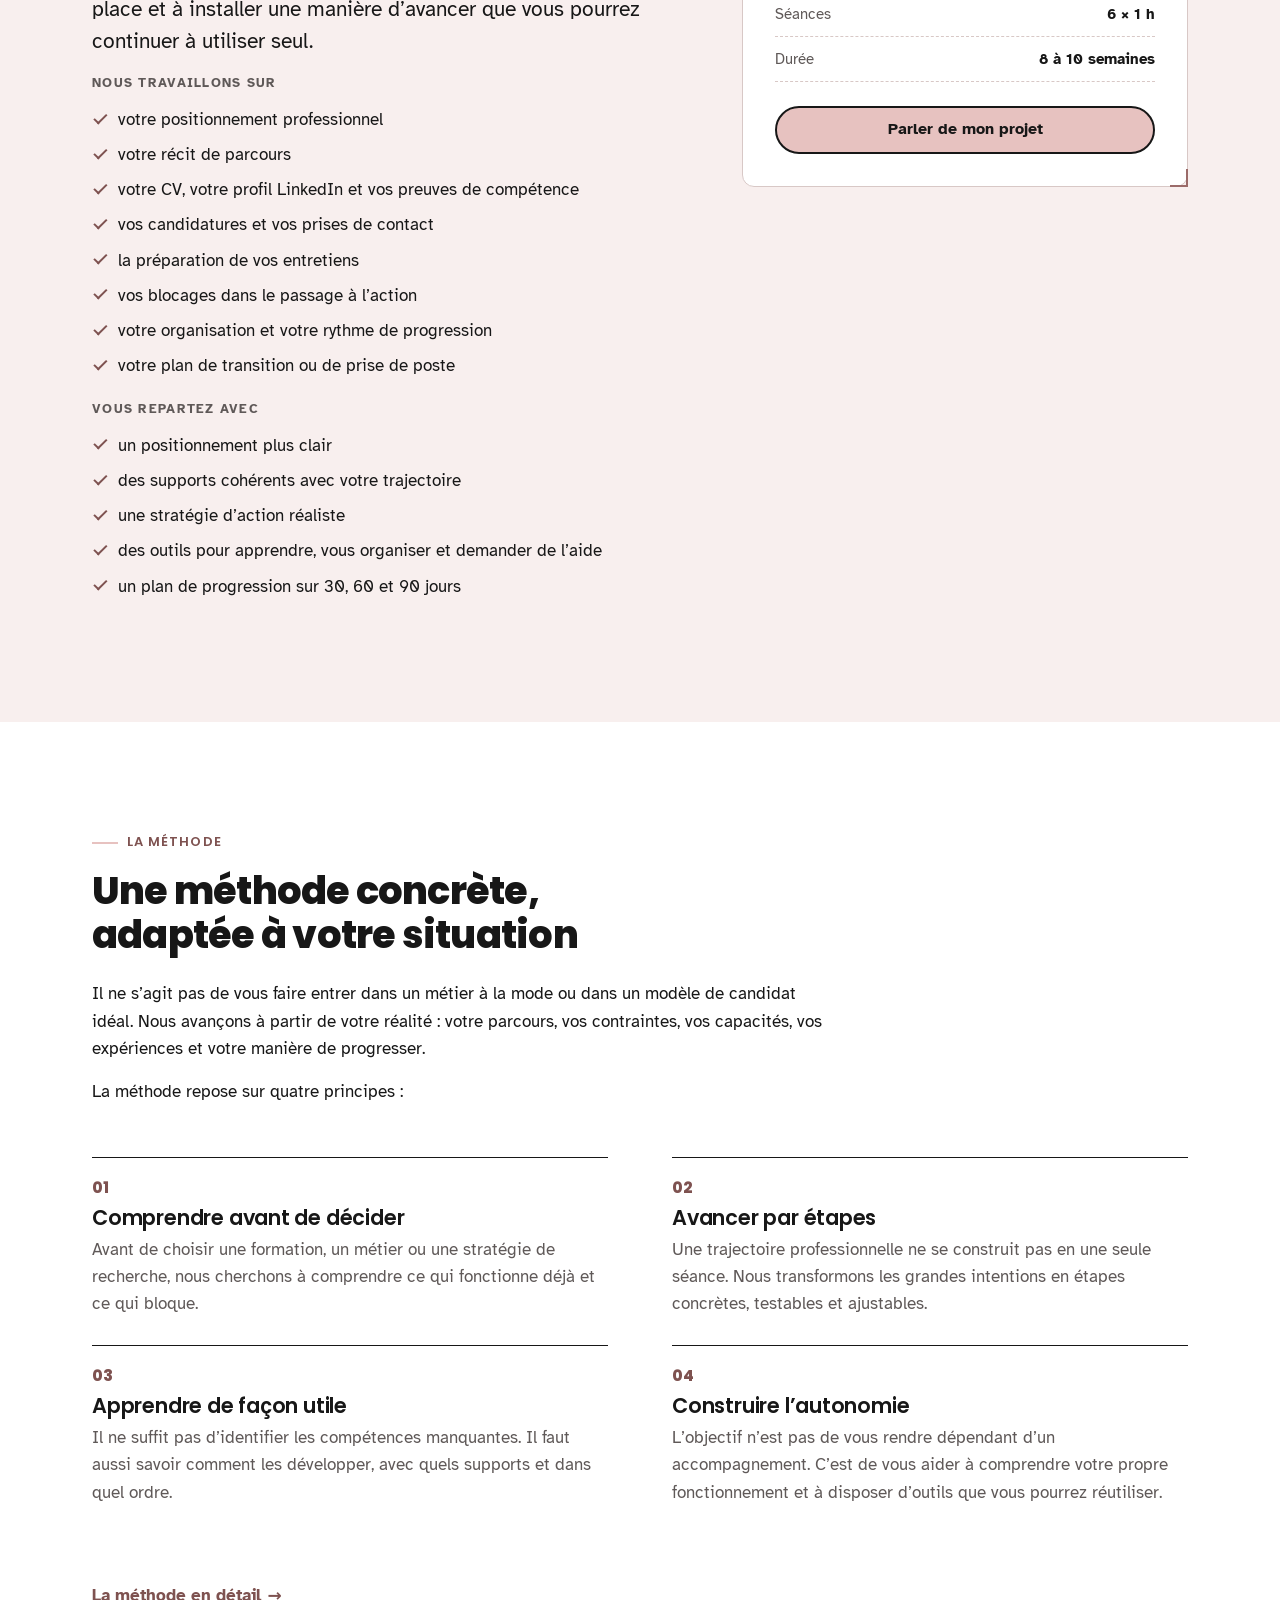
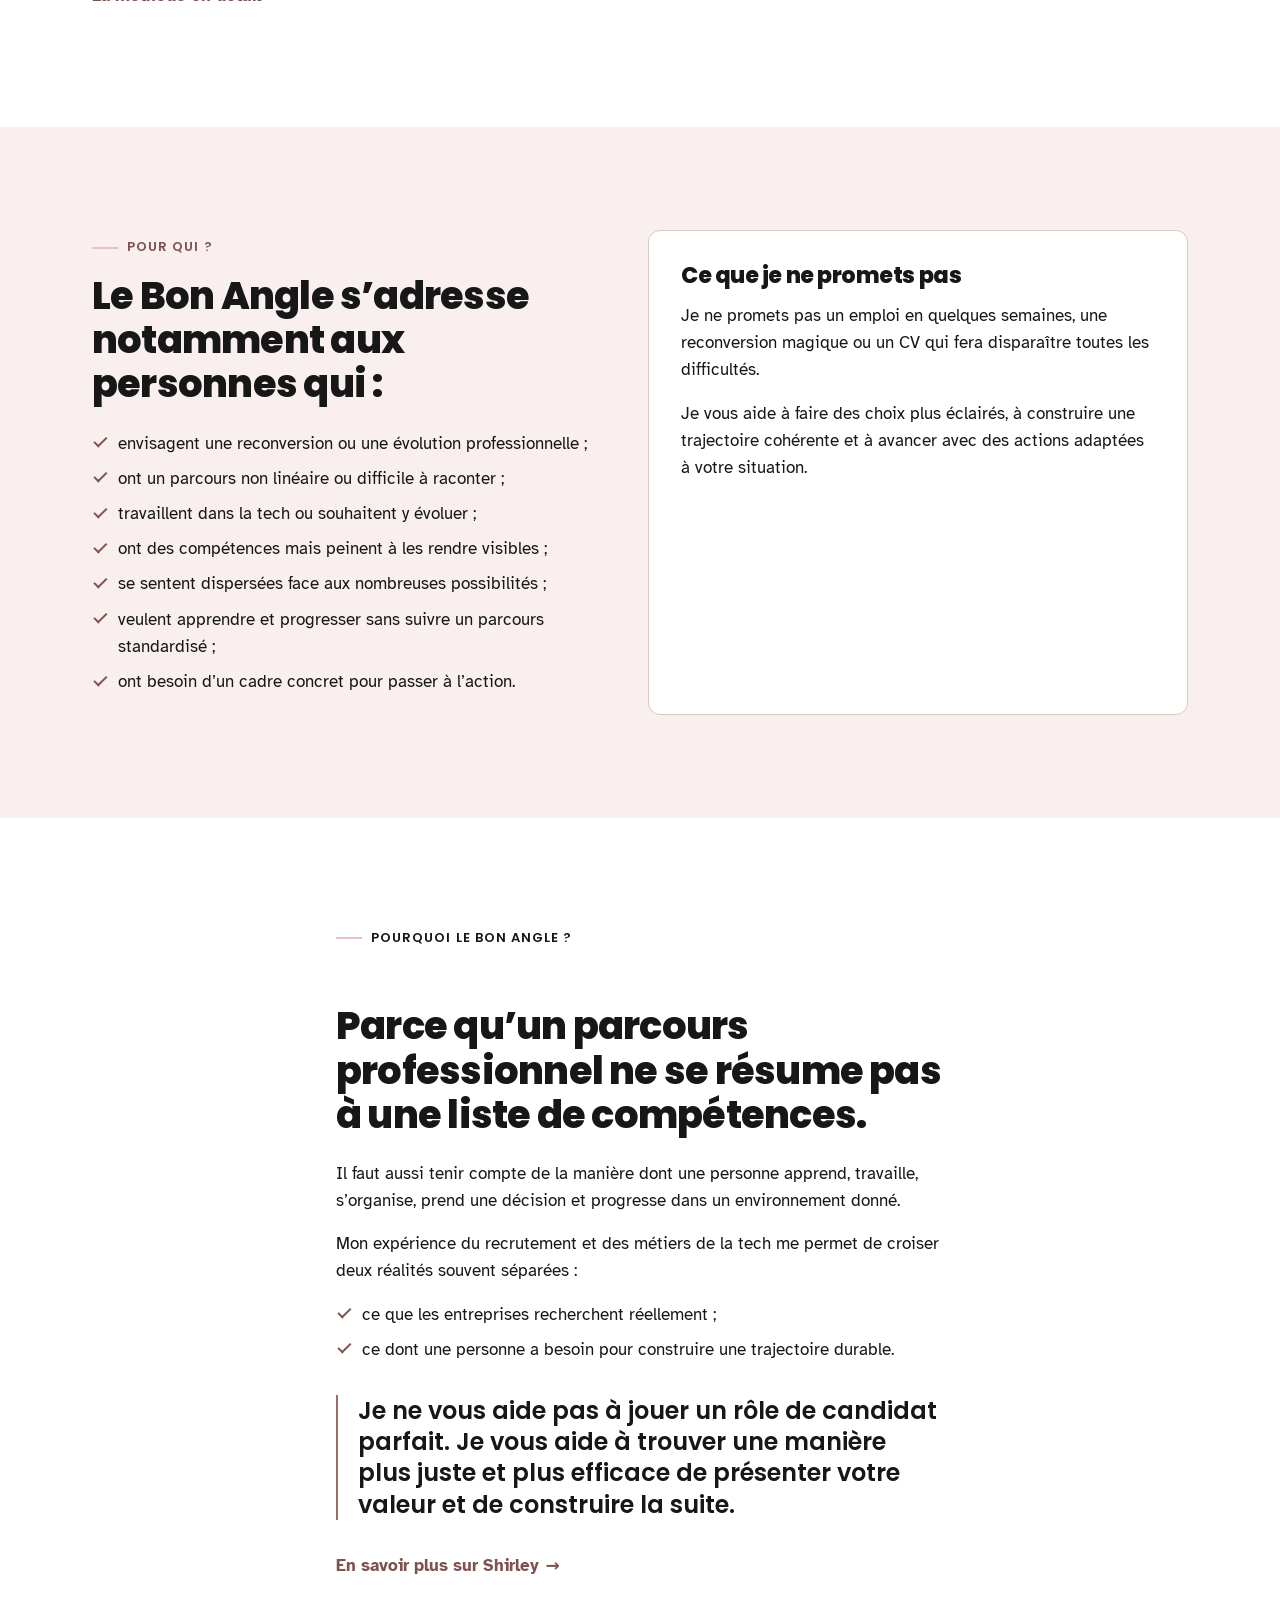
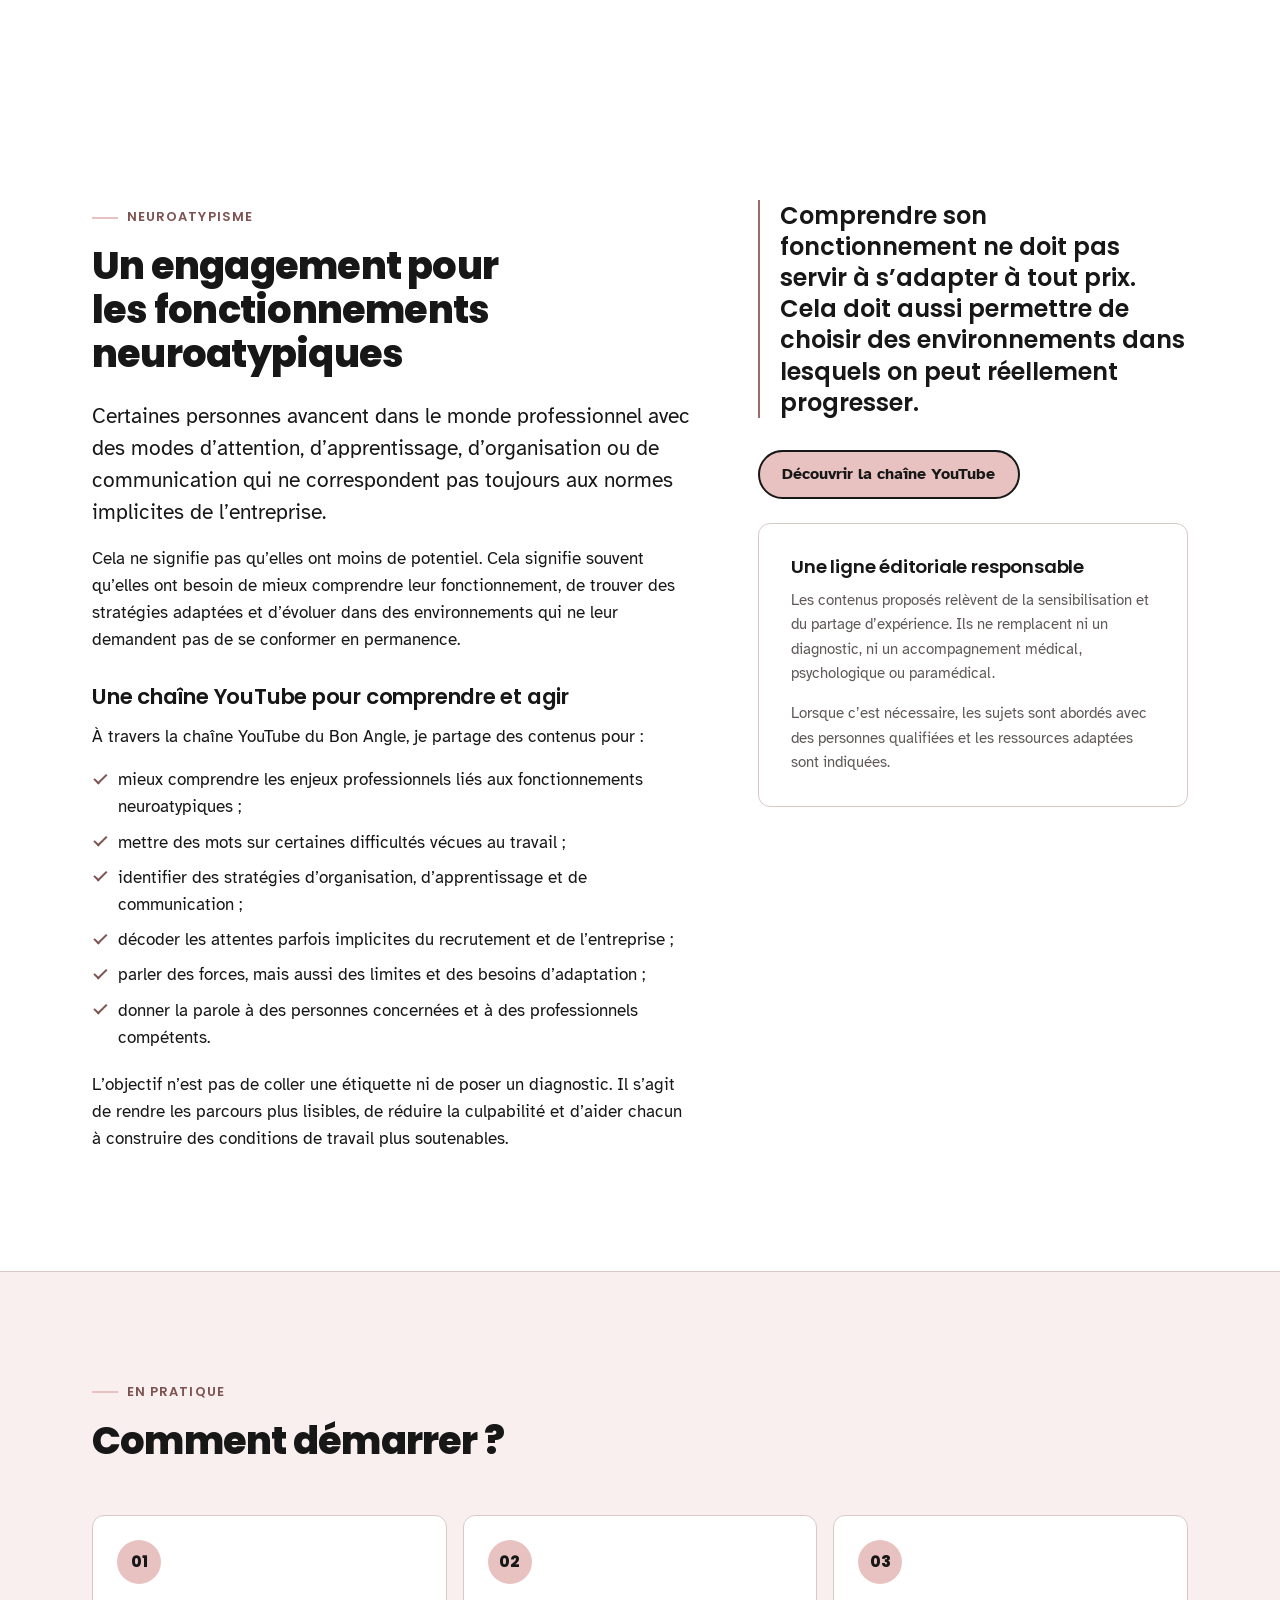
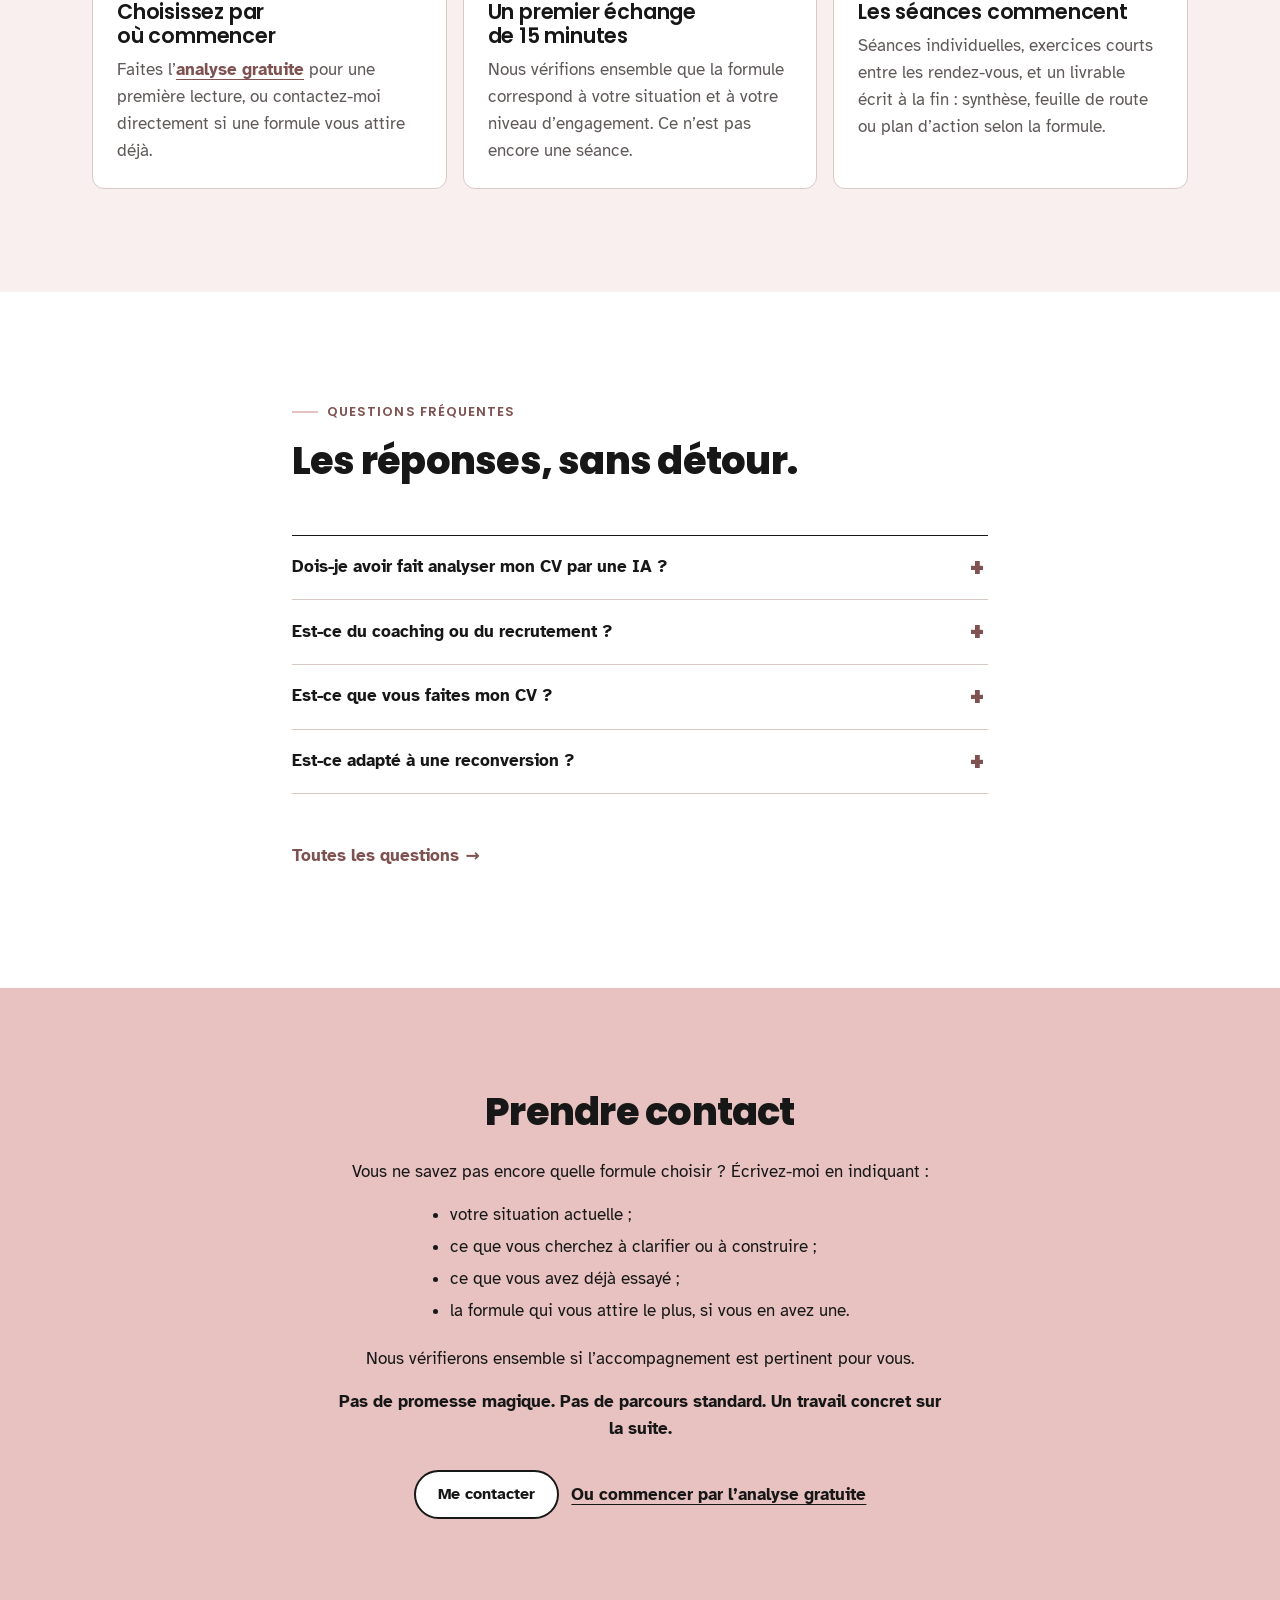
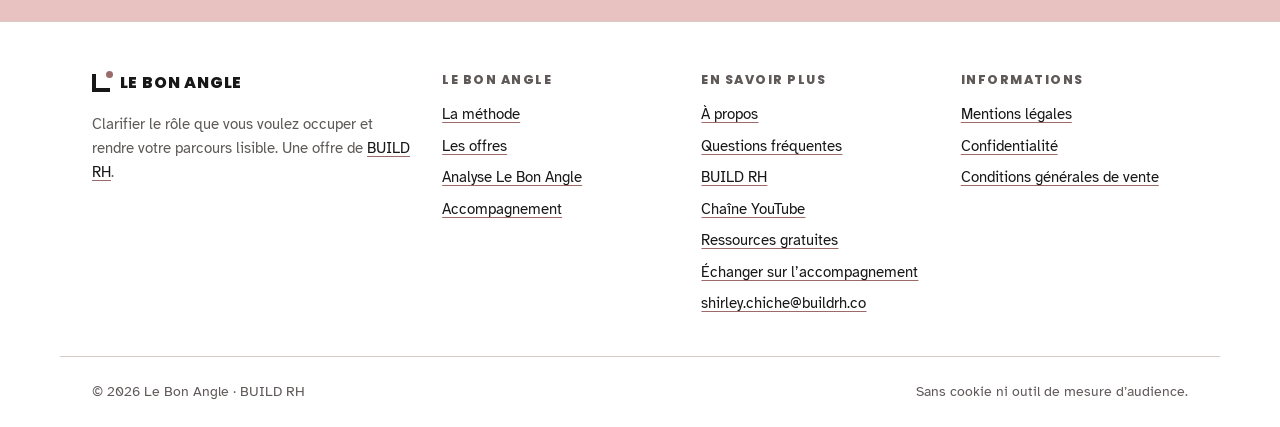
==== commit 2fd00df4: "Clarification : « Le chemin » et « Comment démarrer » - Méthode : le chemin en quatre temps, un temp" ====
--- a/index.html
+++ b/index.html
@@ -380,13 +380,13 @@
     <section class="section section-alt section-border" aria-labelledby="start-title">
       <div class="container">
         <header class="section-head">
-          <p class="eyebrow">Comment démarrer&nbsp;?</p>
-          <h2 id="start-title">Trois étapes pour commencer</h2>
+          <p class="eyebrow">En pratique</p>
+          <h2 id="start-title">Comment démarrer&nbsp;?</h2>
         </header>
         <ol class="steps steps-3">
-          <li class="step"><span class="step-num" aria-hidden="true">01</span><h3>Vous choisissez votre point de départ</h3><p>Vous pouvez commencer par une séance pour clarifier votre situation ou directement par un accompagnement plus complet.</p></li>
-          <li class="step"><span class="step-num" aria-hidden="true">02</span><h3>Nous faisons le point</h3><p>Un premier échange permet de vérifier que le format correspond à votre besoin et à votre niveau d’engagement.</p></li>
-          <li class="step"><span class="step-num" aria-hidden="true">03</span><h3>Vous avancez avec un cadre clair</h3><p>Chaque étape donne lieu à des actions concrètes, des points de vérification et des ajustements.</p></li>
+          <li class="step"><span class="step-num" aria-hidden="true">01</span><h3>Choisissez par où commencer</h3><p>Faites l’<a class="text-link" href="atelier.html">analyse gratuite</a> pour une première lecture, ou contactez-moi directement si une formule vous attire déjà.</p></li>
+          <li class="step"><span class="step-num" aria-hidden="true">02</span><h3>Un premier échange de 15 minutes</h3><p>Nous vérifions ensemble que la formule correspond à votre situation et à votre niveau d’engagement. Ce n’est pas encore une séance.</p></li>
+          <li class="step"><span class="step-num" aria-hidden="true">03</span><h3>Les séances commencent</h3><p>Séances individuelles, exercices courts entre les rendez-vous, et un livrable écrit à la fin&nbsp;: synthèse, feuille de route ou plan d’action selon la formule.</p></li>
         </ol>
       </div>
     </section>
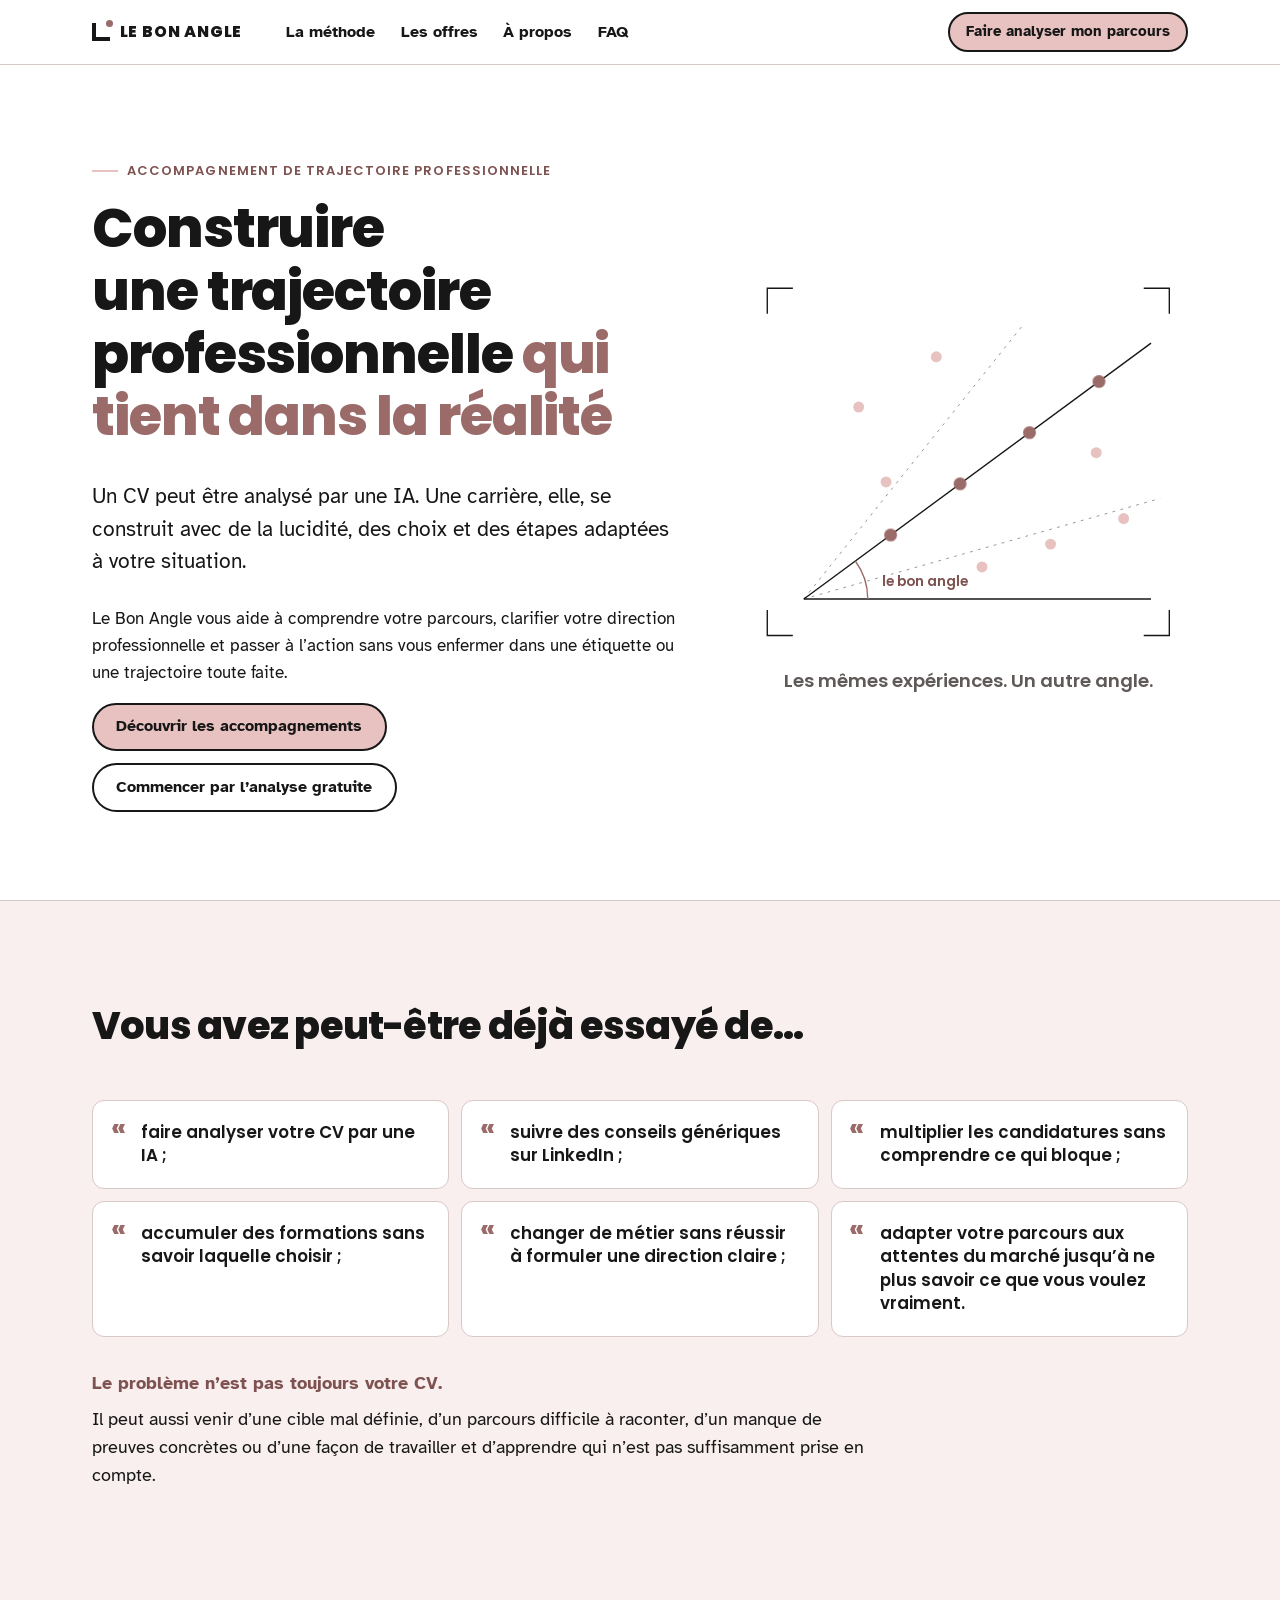
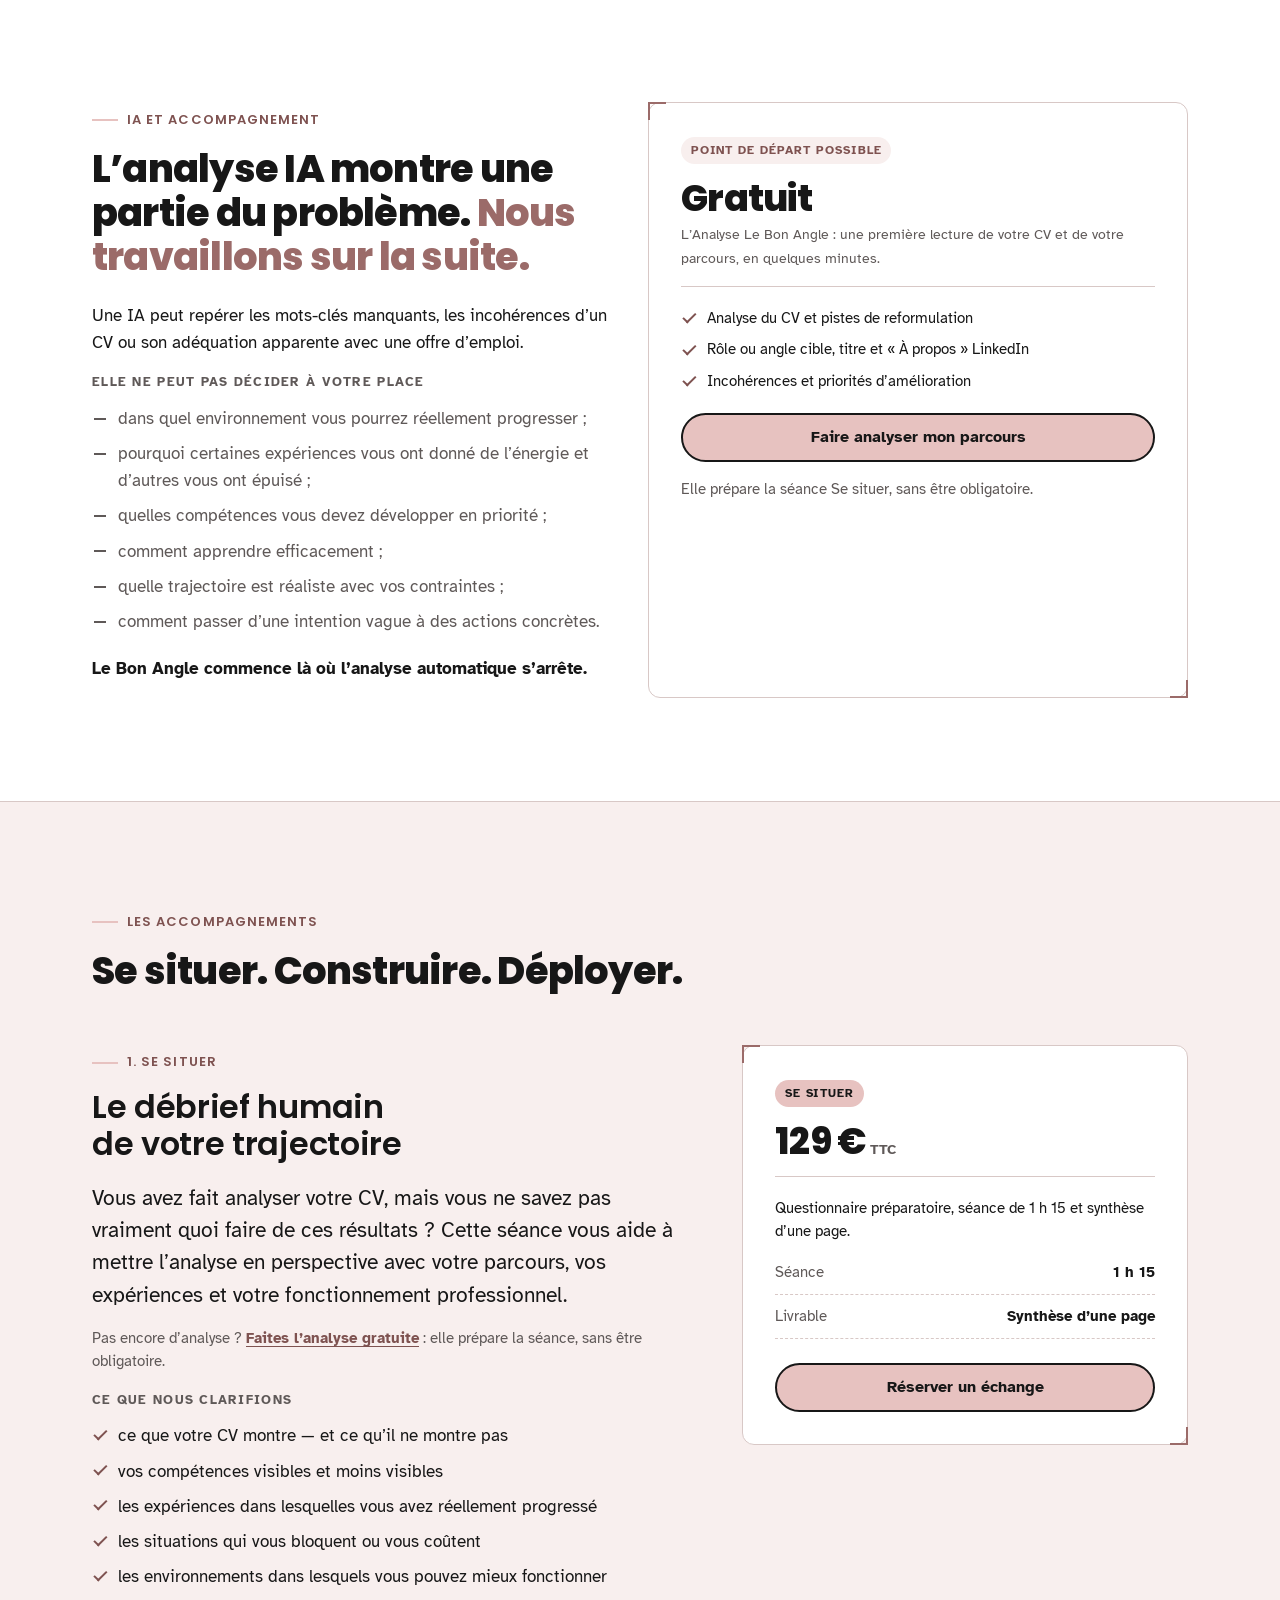
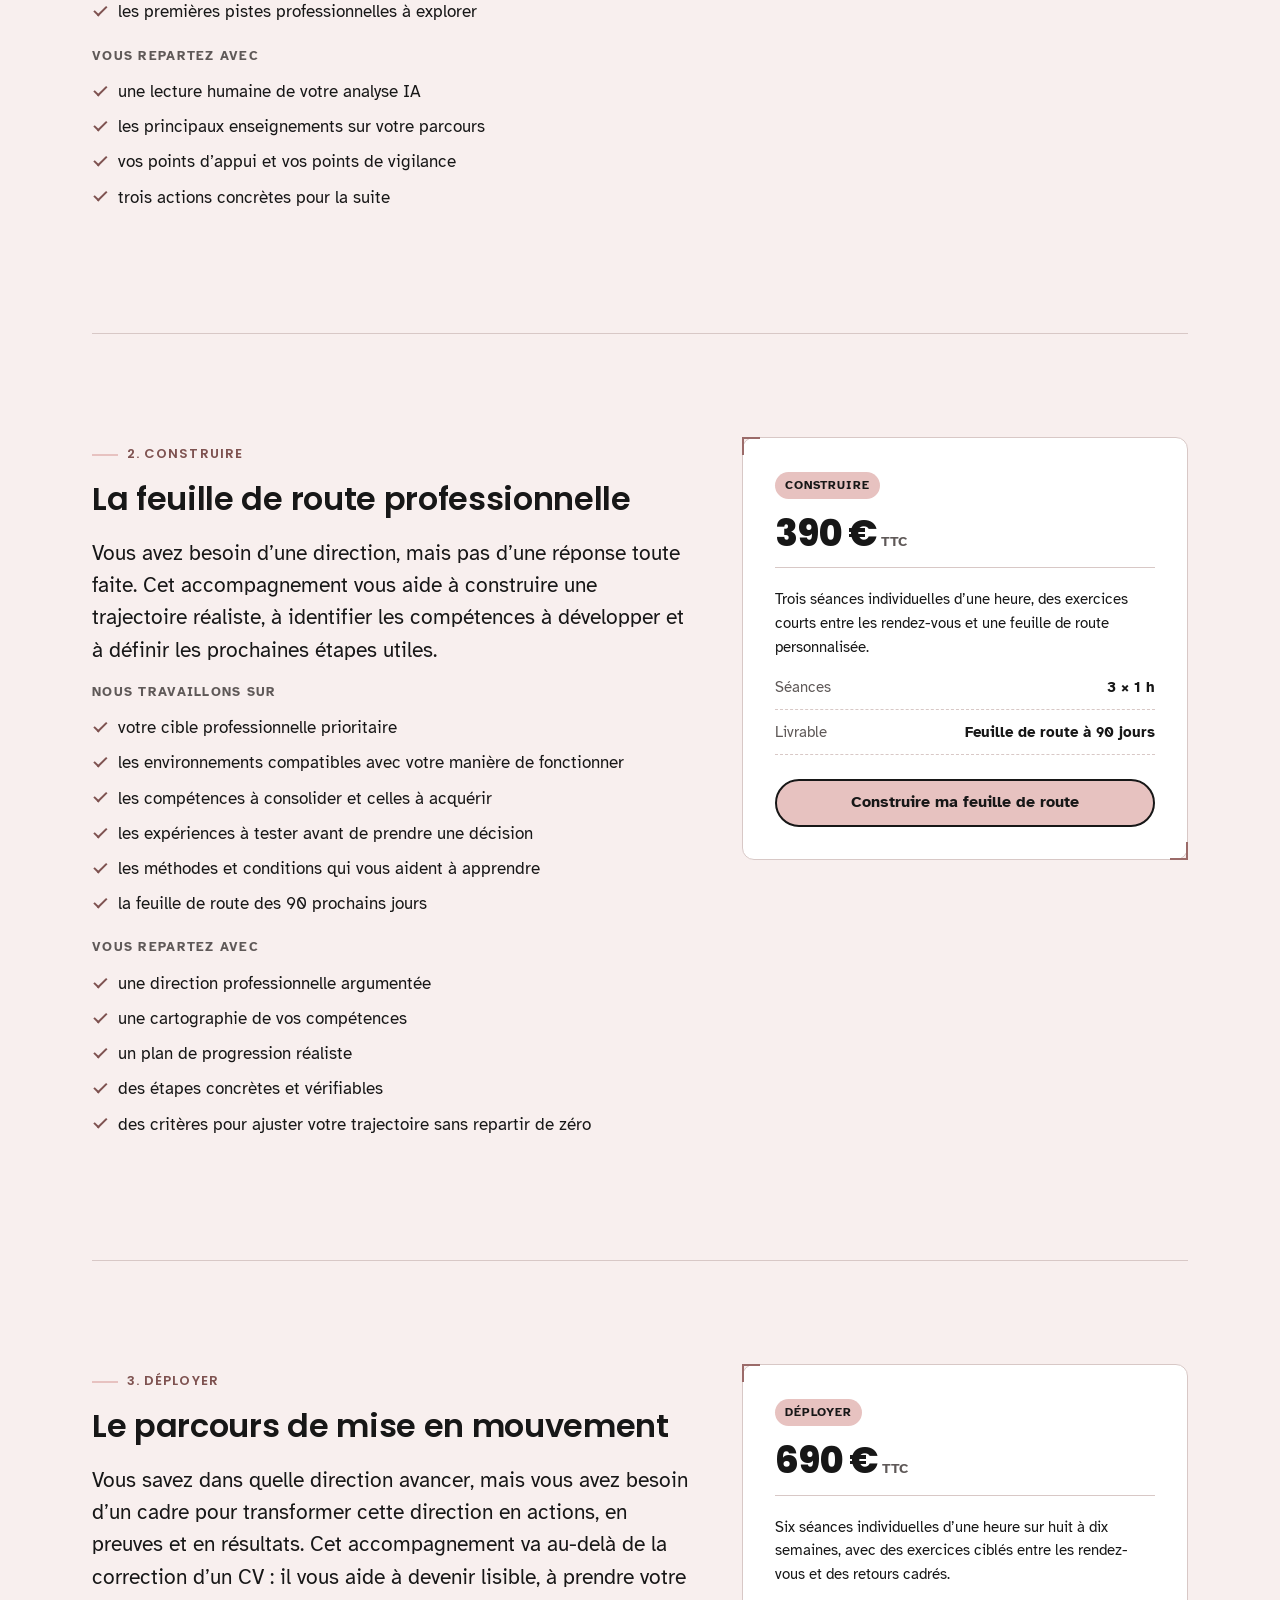
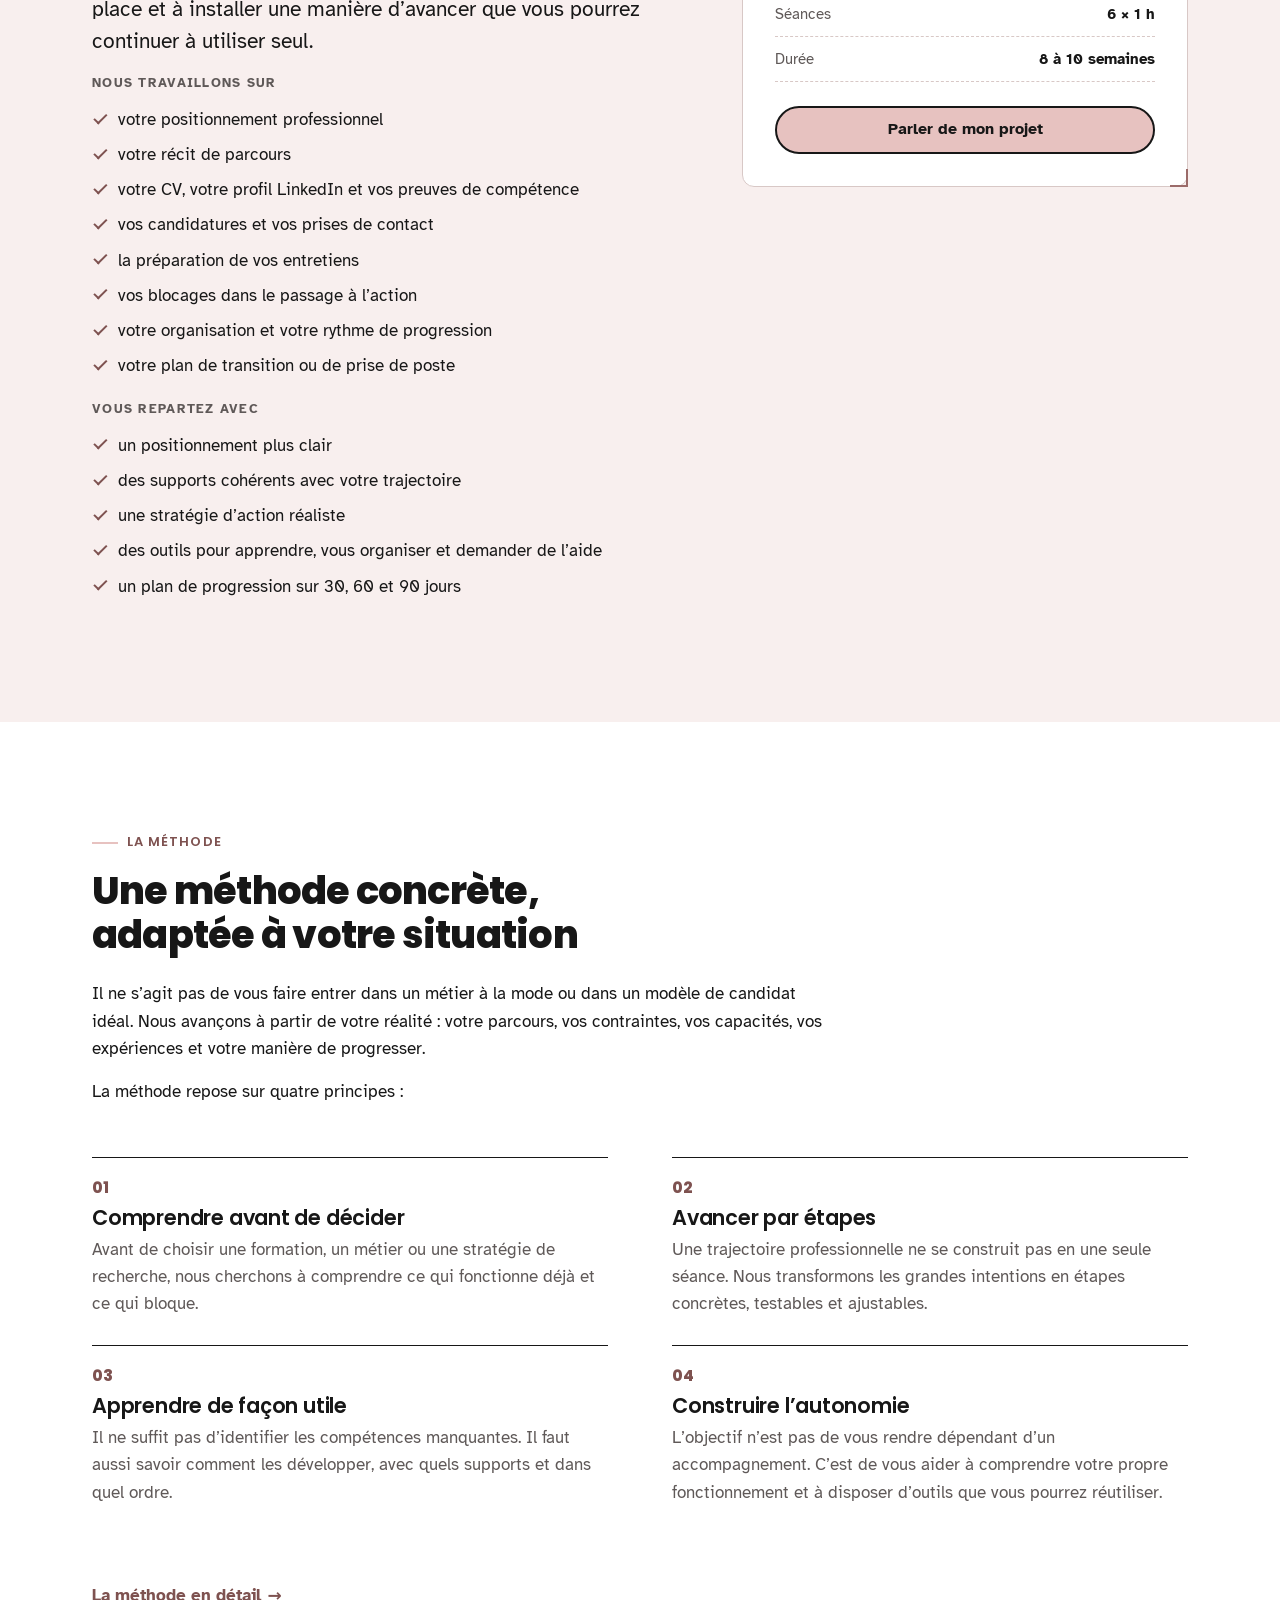
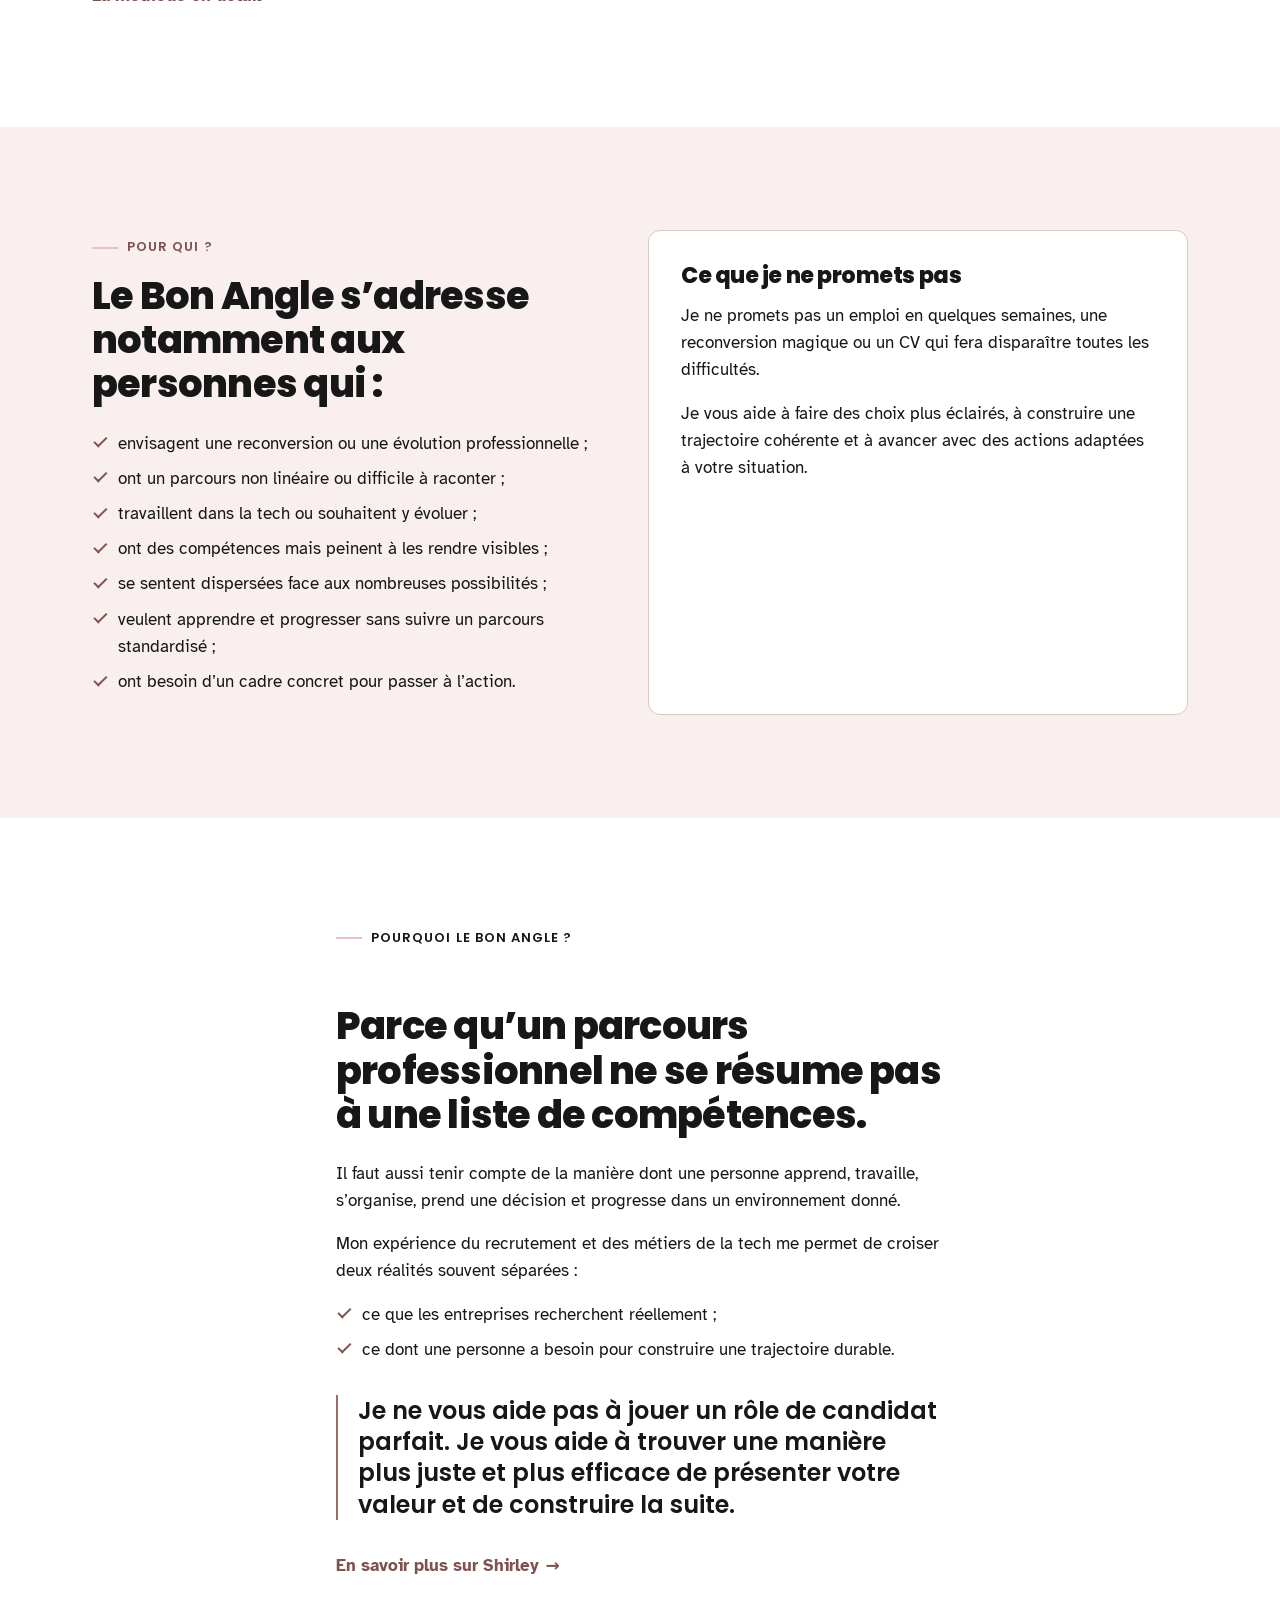
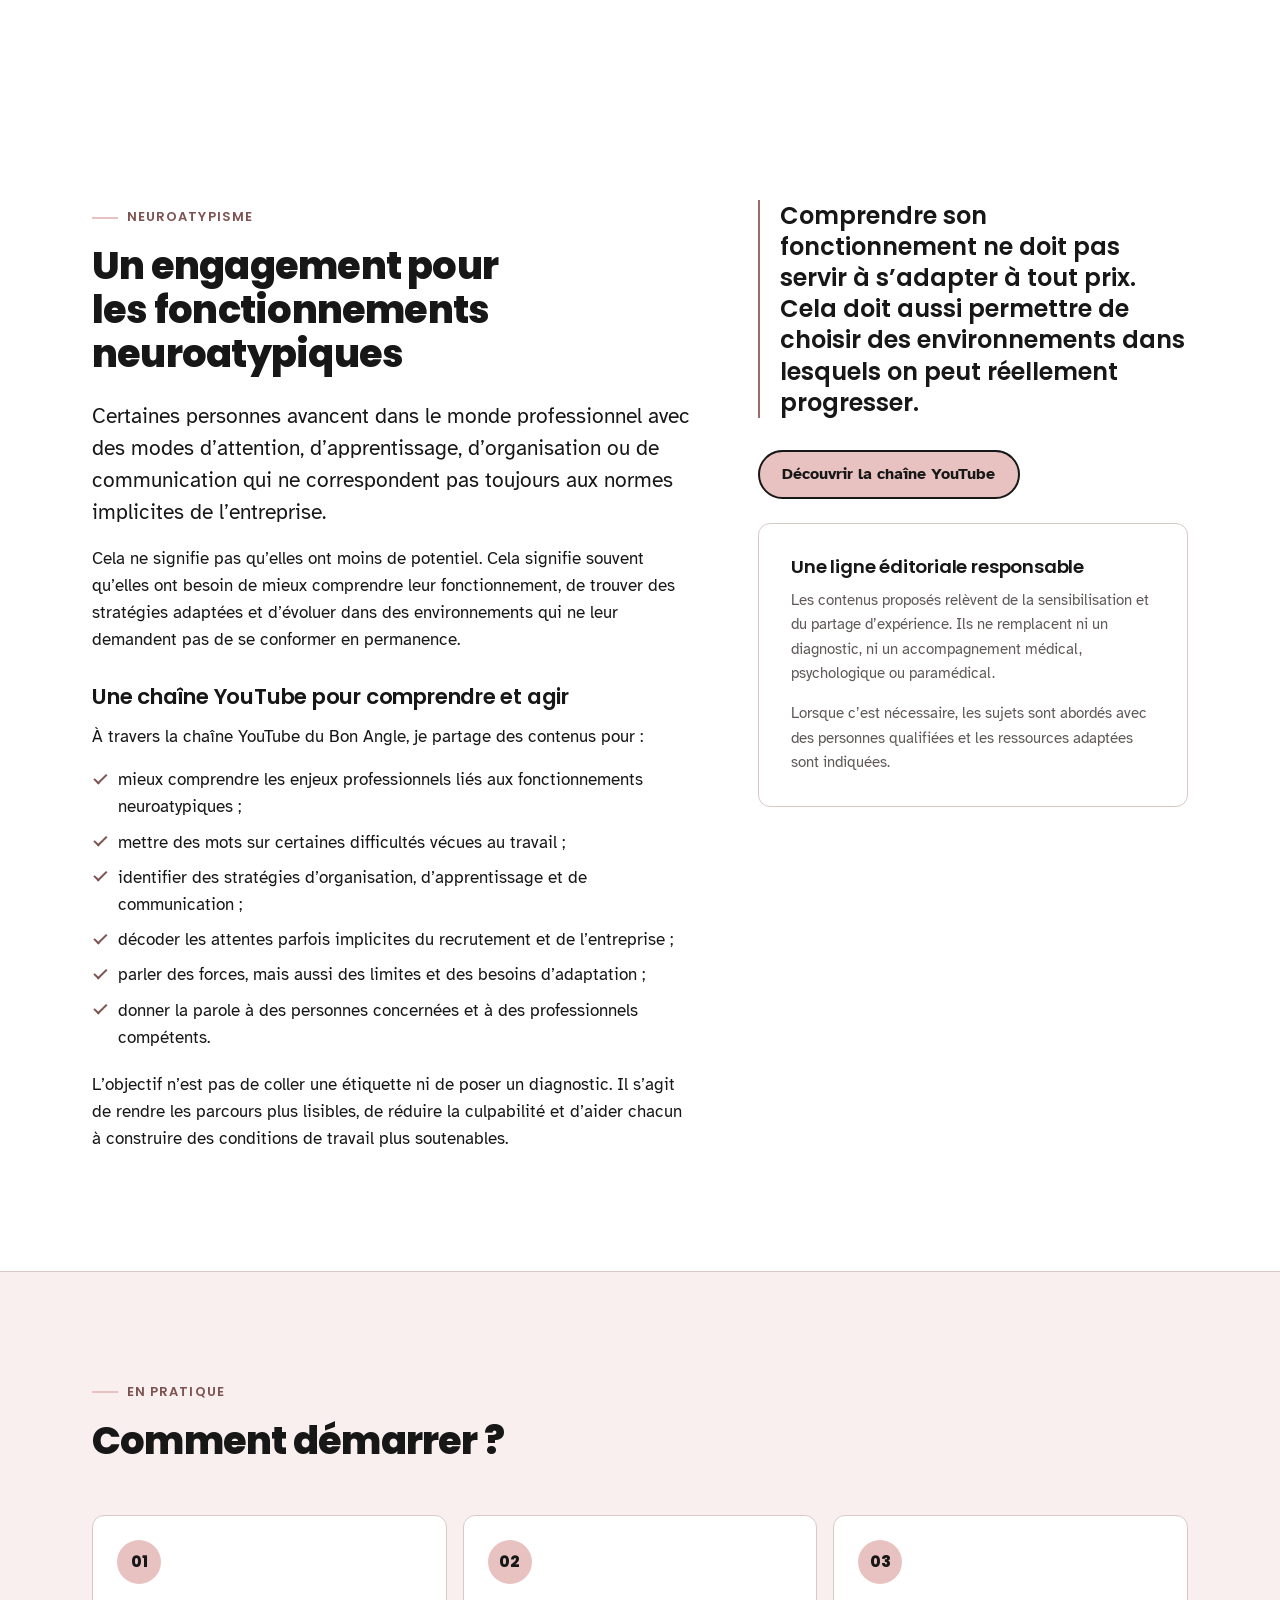
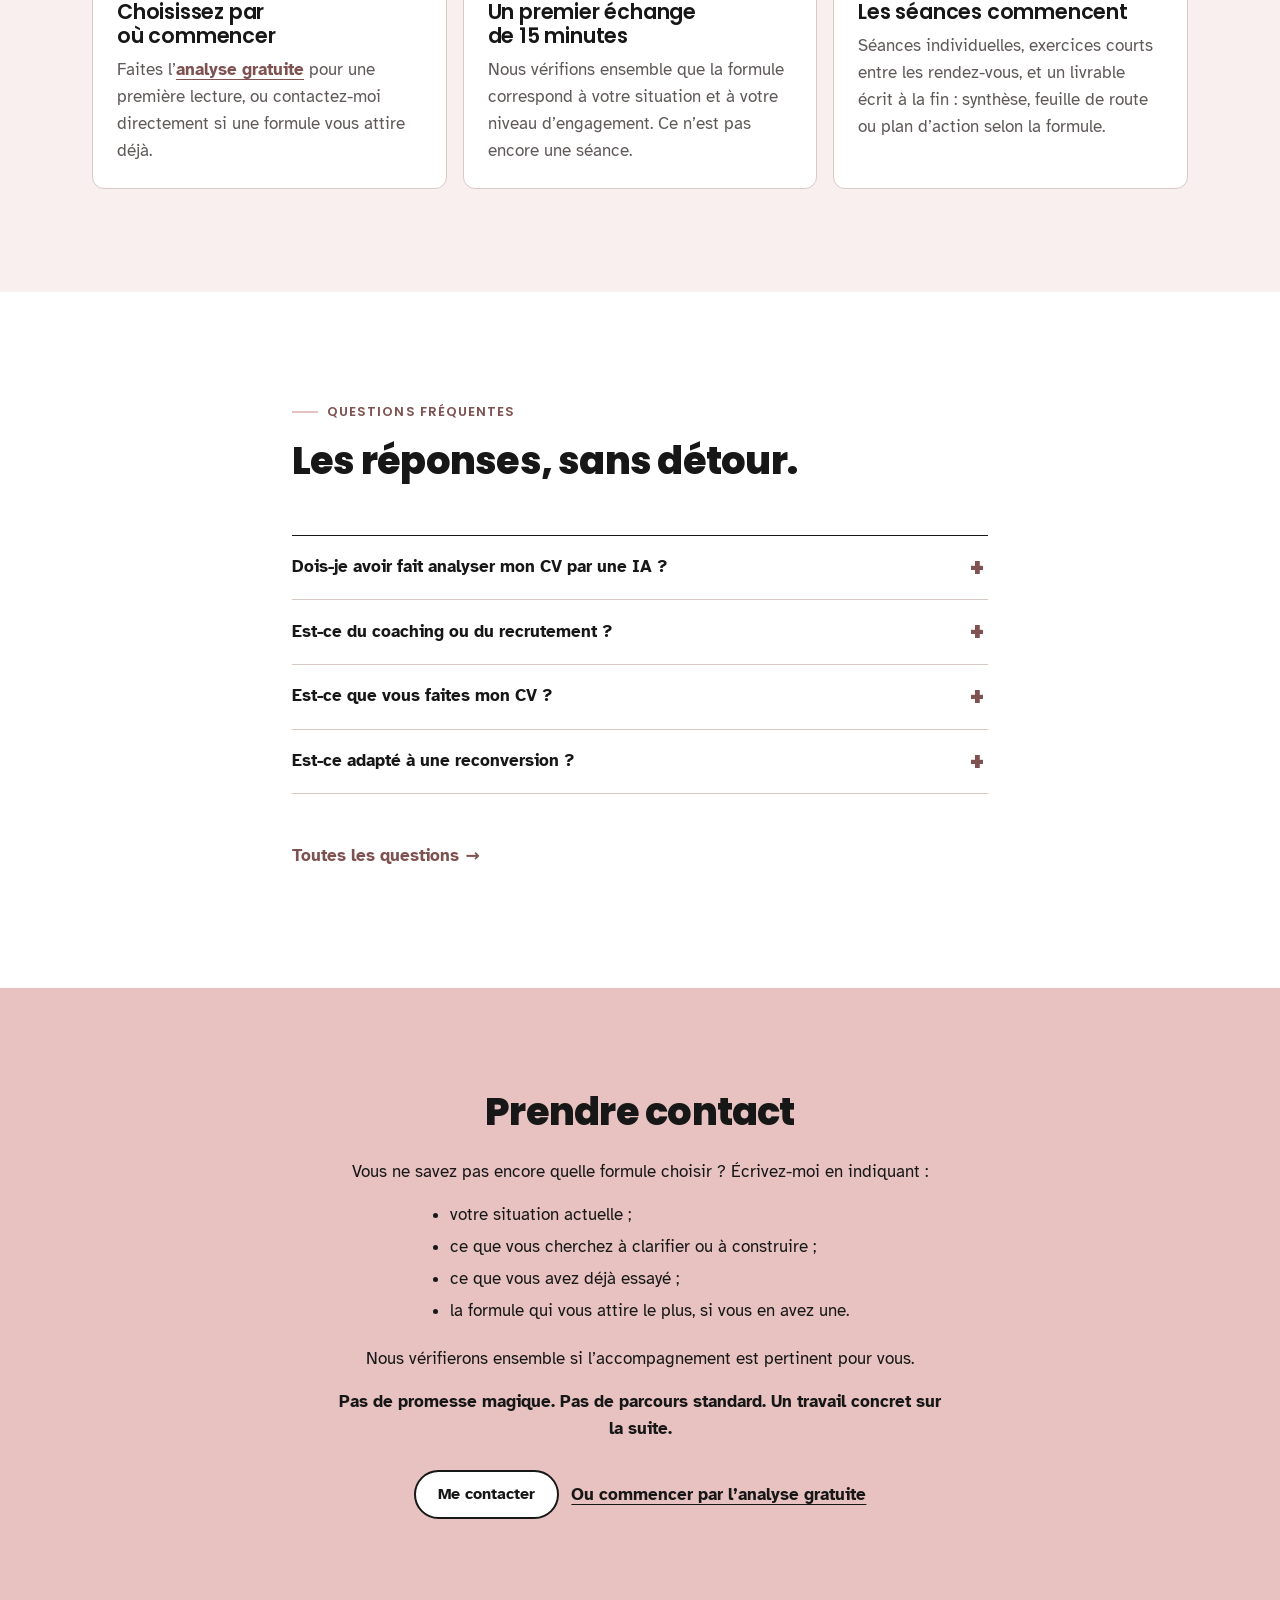
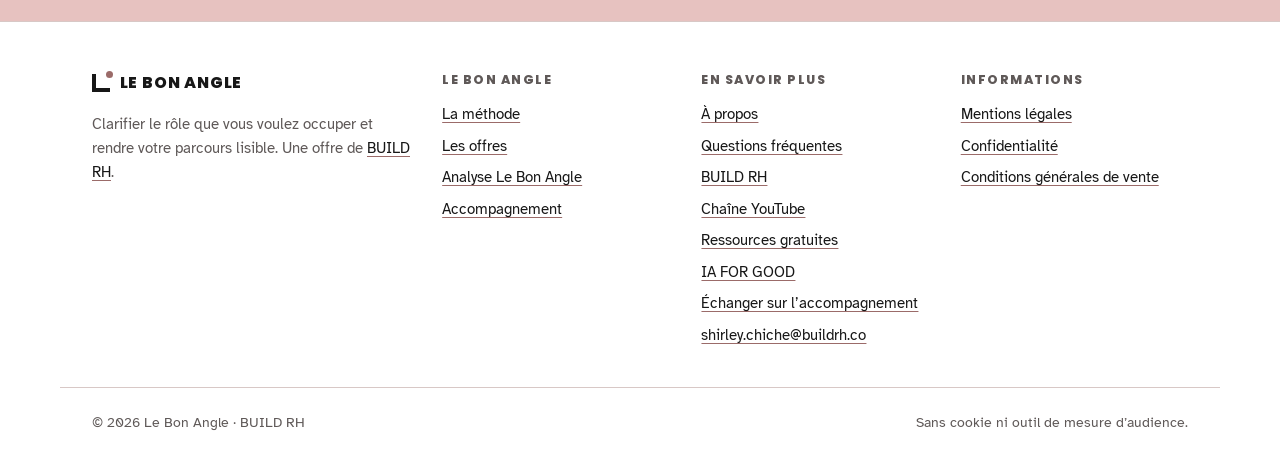
==== commit 9d121cac: "Pied de page : lien vers IA FOR GOOD (aiforgood.page) Co-Authored-By: Claude Opus 5.5 <noreply@anthr" ====
--- a/index.html
+++ b/index.html
@@ -26,7 +26,7 @@
   <script type="application/ld+json" id="ld-json">
     {"@context":"https://schema.org","@type":"ProfessionalService","name":"Le Bon Angle","url":"https://almosnishirley.github.io/le-bon-angle/","slogan":"Construire une trajectoire professionnelle qui tient dans la réalité.","description":"Analyse de parcours, orientation professionnelle et accompagnement de carrière pour clarifier sa direction, développer ses compétences et passer à l’action.","inLanguage":"fr","parentOrganization":{"@type":"Organization","name":"BUILD RH","url":"https://build-rh.io"}}
     </script>
-  <script src="assets/js/config.js?v=28" defer></script>
+  <script src="assets/js/config.js?v=29" defer></script>
   <script src="assets/js/main.js?v=28" defer></script>
 </head>
 <body>
@@ -464,6 +464,7 @@
           <li><a href="https://build-rh.io" data-cfg-href="LIEN_BUILDRH">BUILD RH</a></li>
           <li><a href="https://www.youtube.com/@TDArHH" data-cfg-href="LIEN_YOUTUBE">Chaîne YouTube</a></li>
           <li><a href="https://almosnishirley.github.io/bibliotheque-ressources/" data-cfg-href="LIEN_RESSOURCES">Ressources gratuites</a></li>
+          <li><a href="https://aiforgood.page/" data-cfg-href="LIEN_IAFORGOOD">IA FOR GOOD</a></li>
           <li><a href="https://calendly.com/shirley-chiche-buildrh/call-decouverte" data-rdv>Échanger sur l’accompagnement</a></li>
           <li hidden data-cfg-if="LIEN_LINKEDIN"><a href="#" data-cfg-href="LIEN_LINKEDIN">LinkedIn</a></li>
           <li hidden data-cfg-if="EMAIL"><a href="#" data-cfg-href="EMAIL"><span data-cfg-text="EMAIL"></span></a></li>
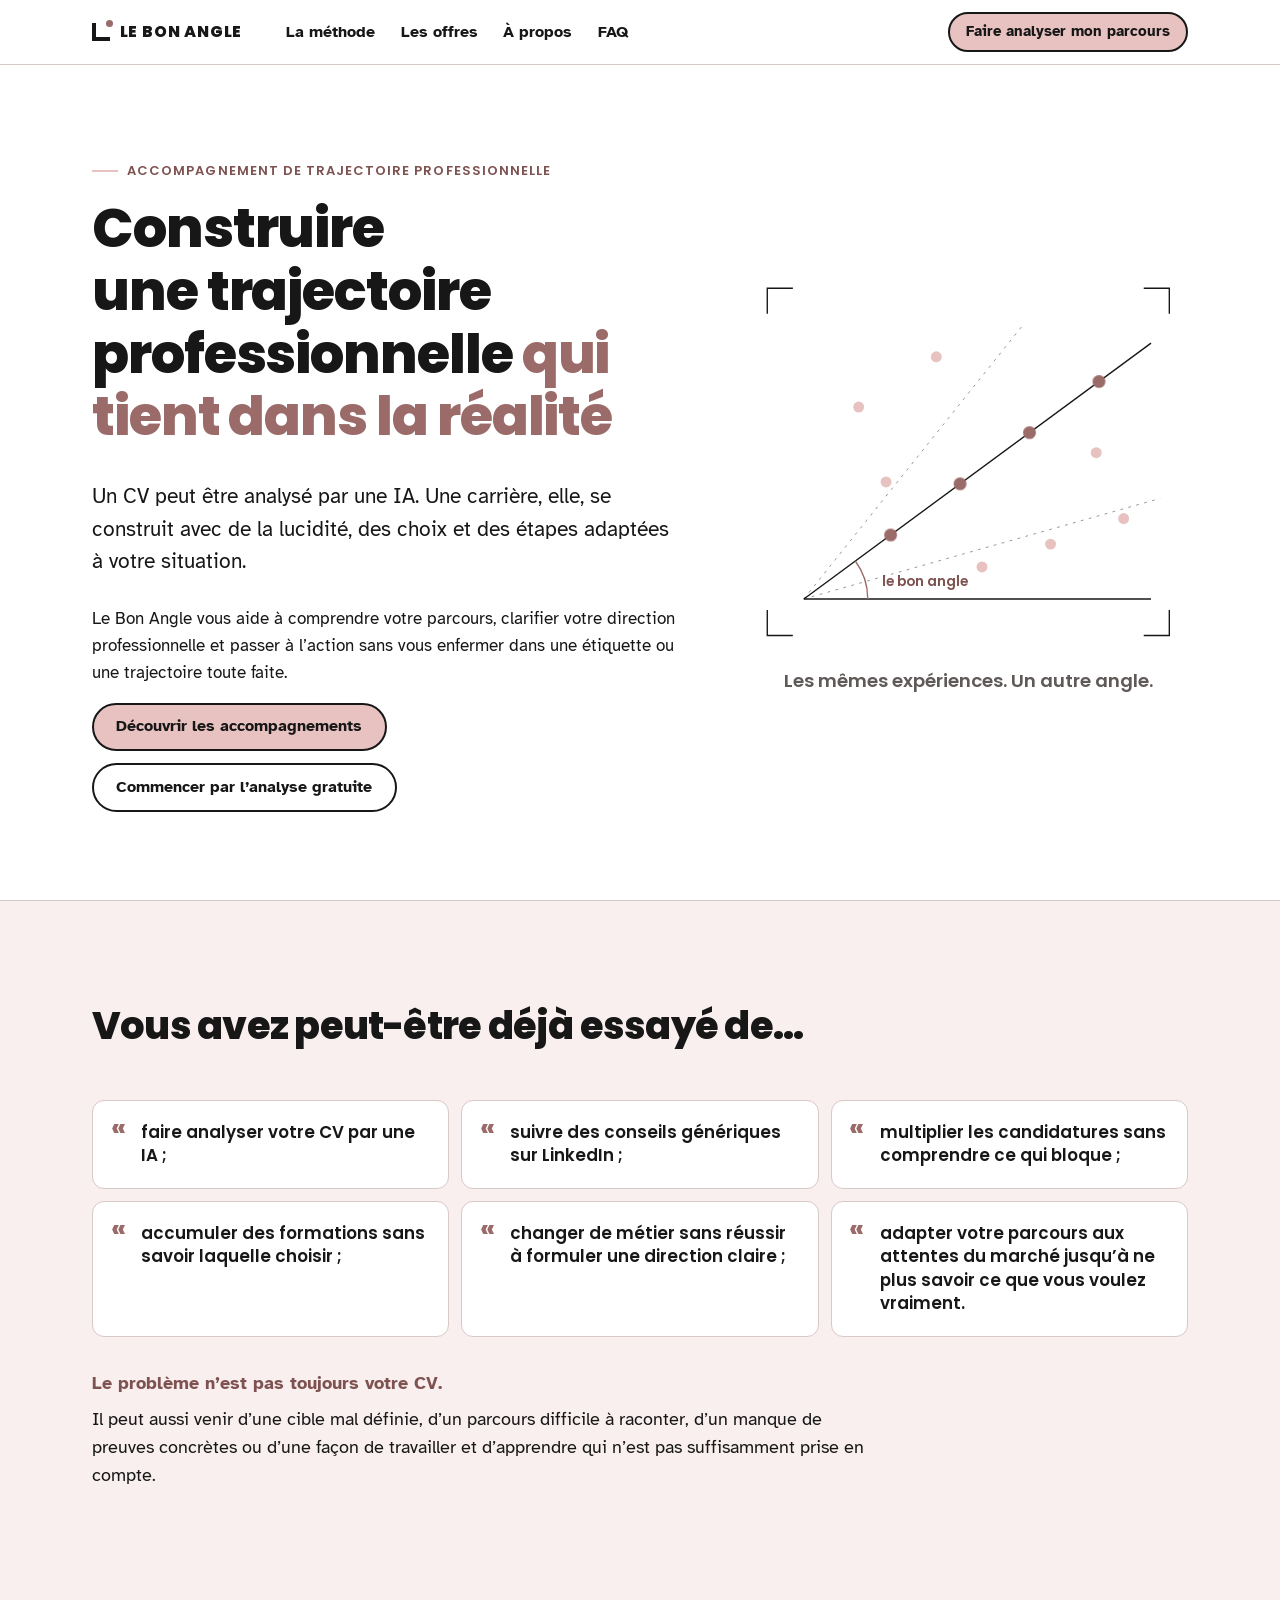
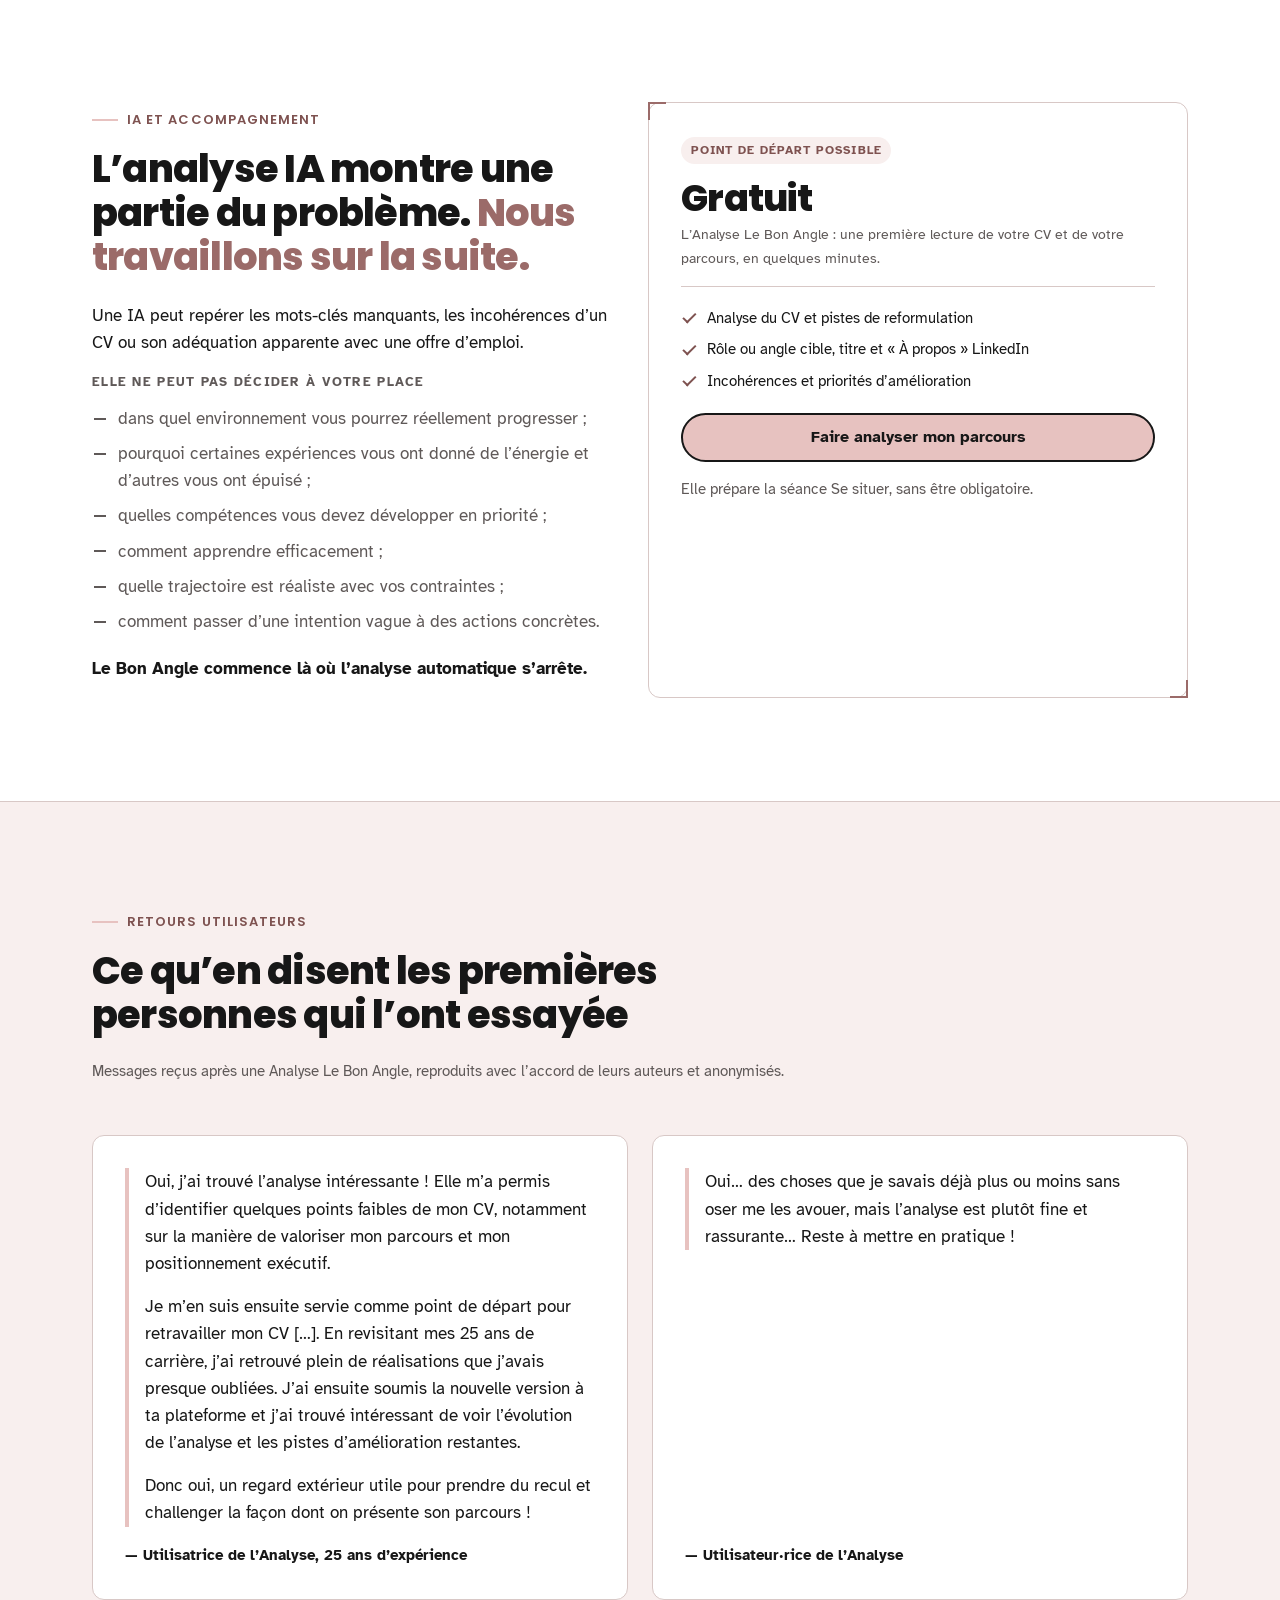
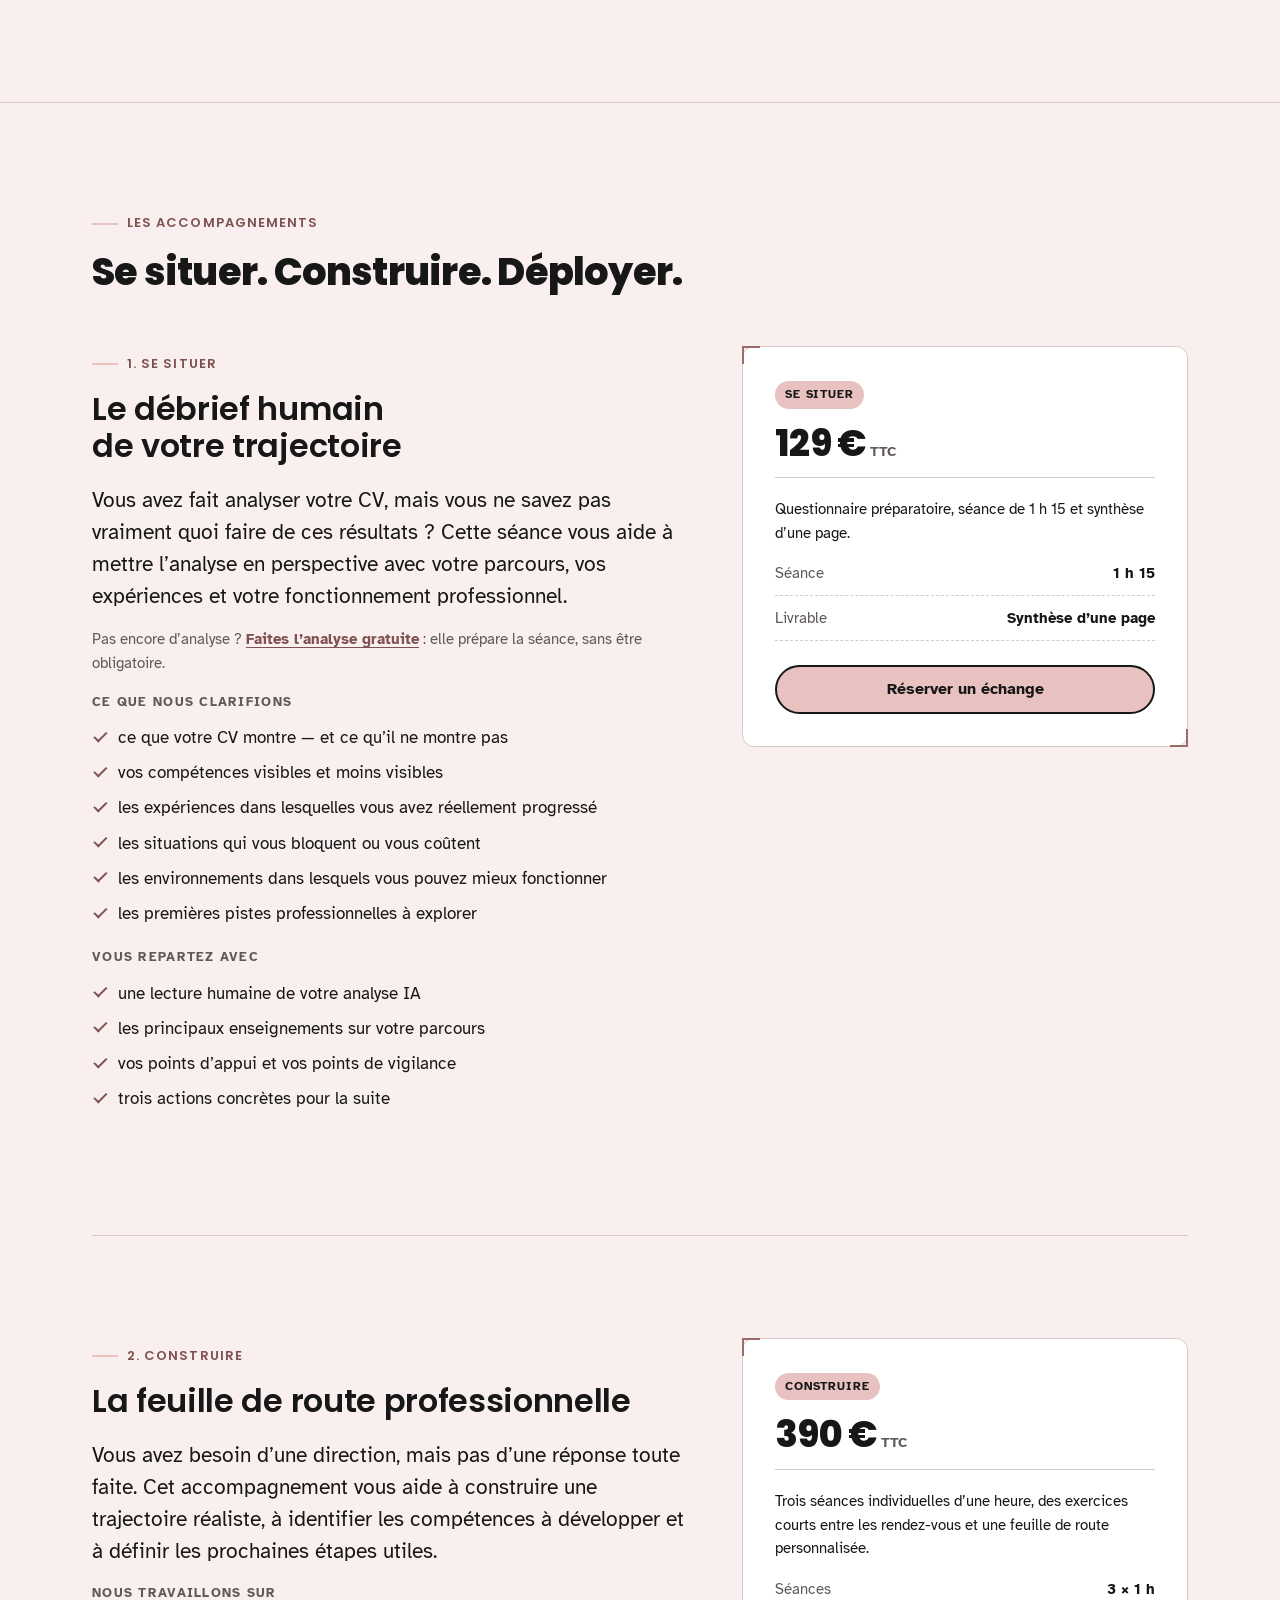
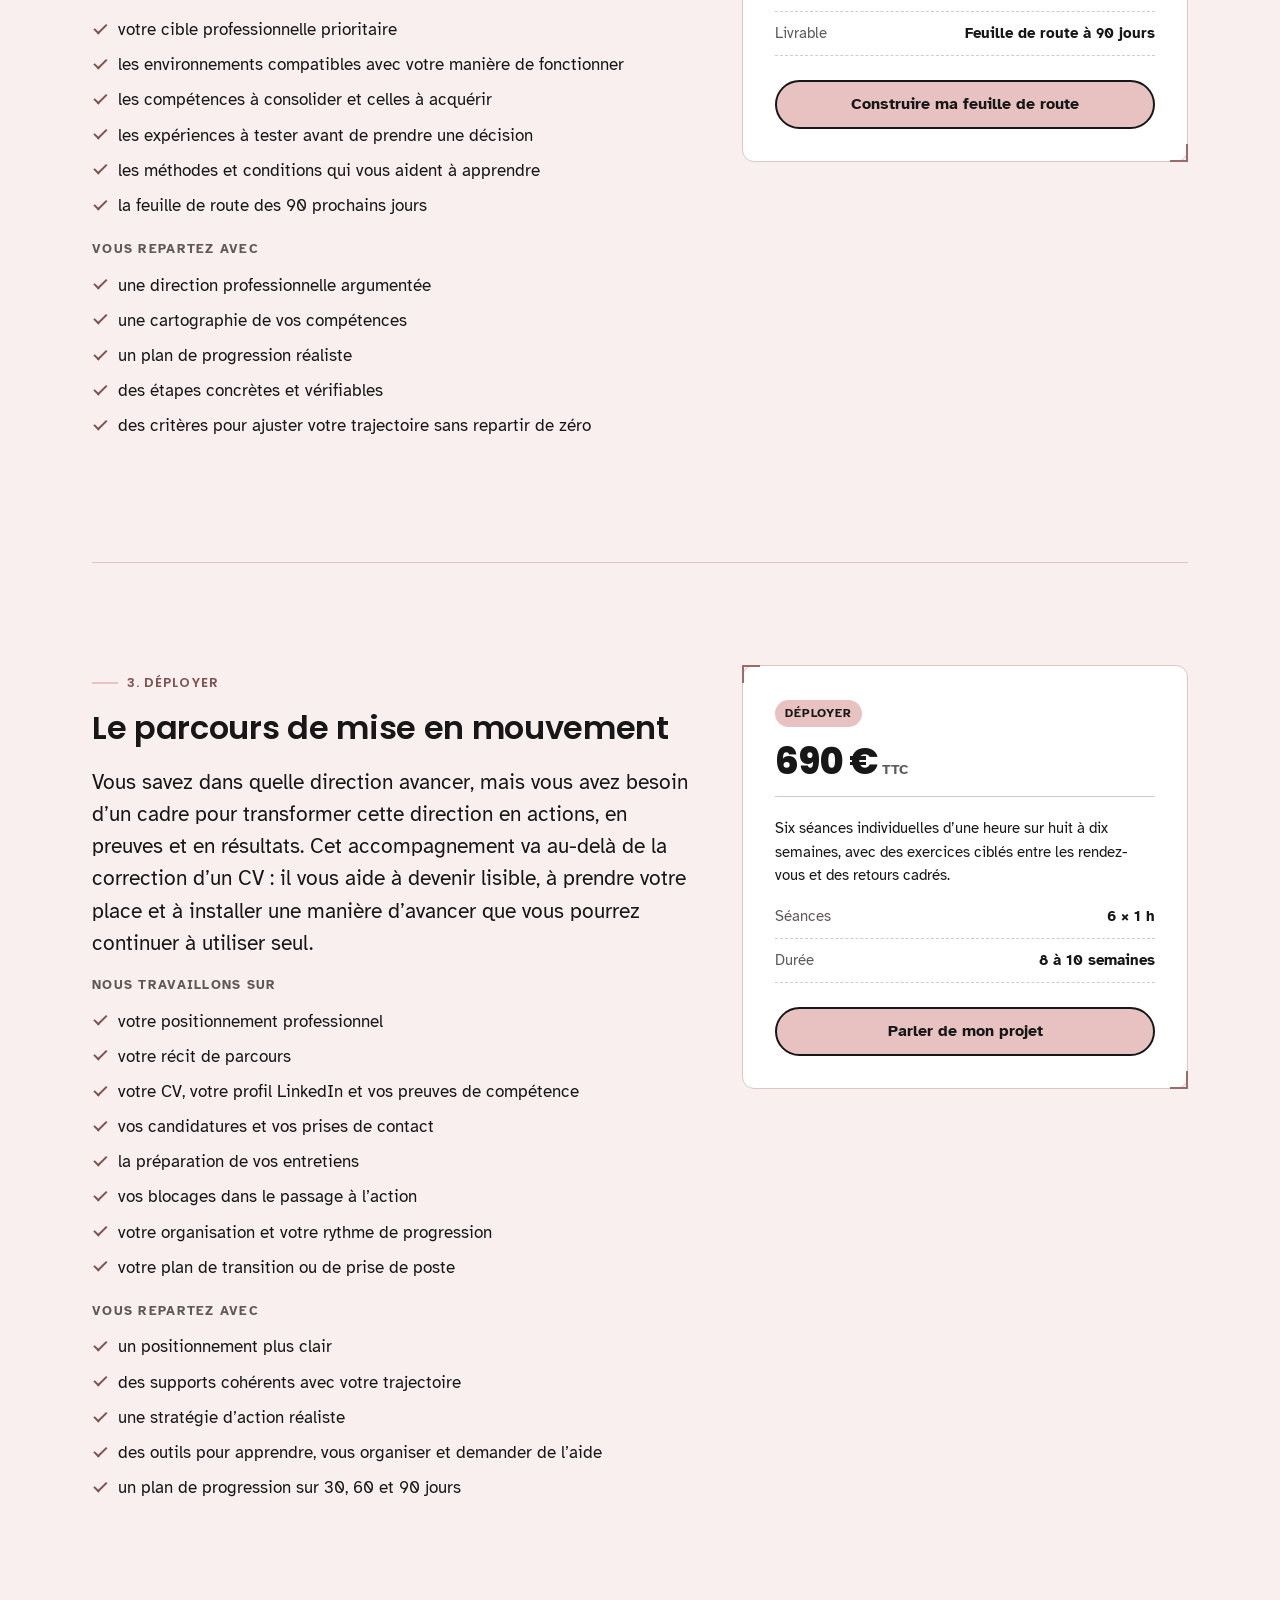
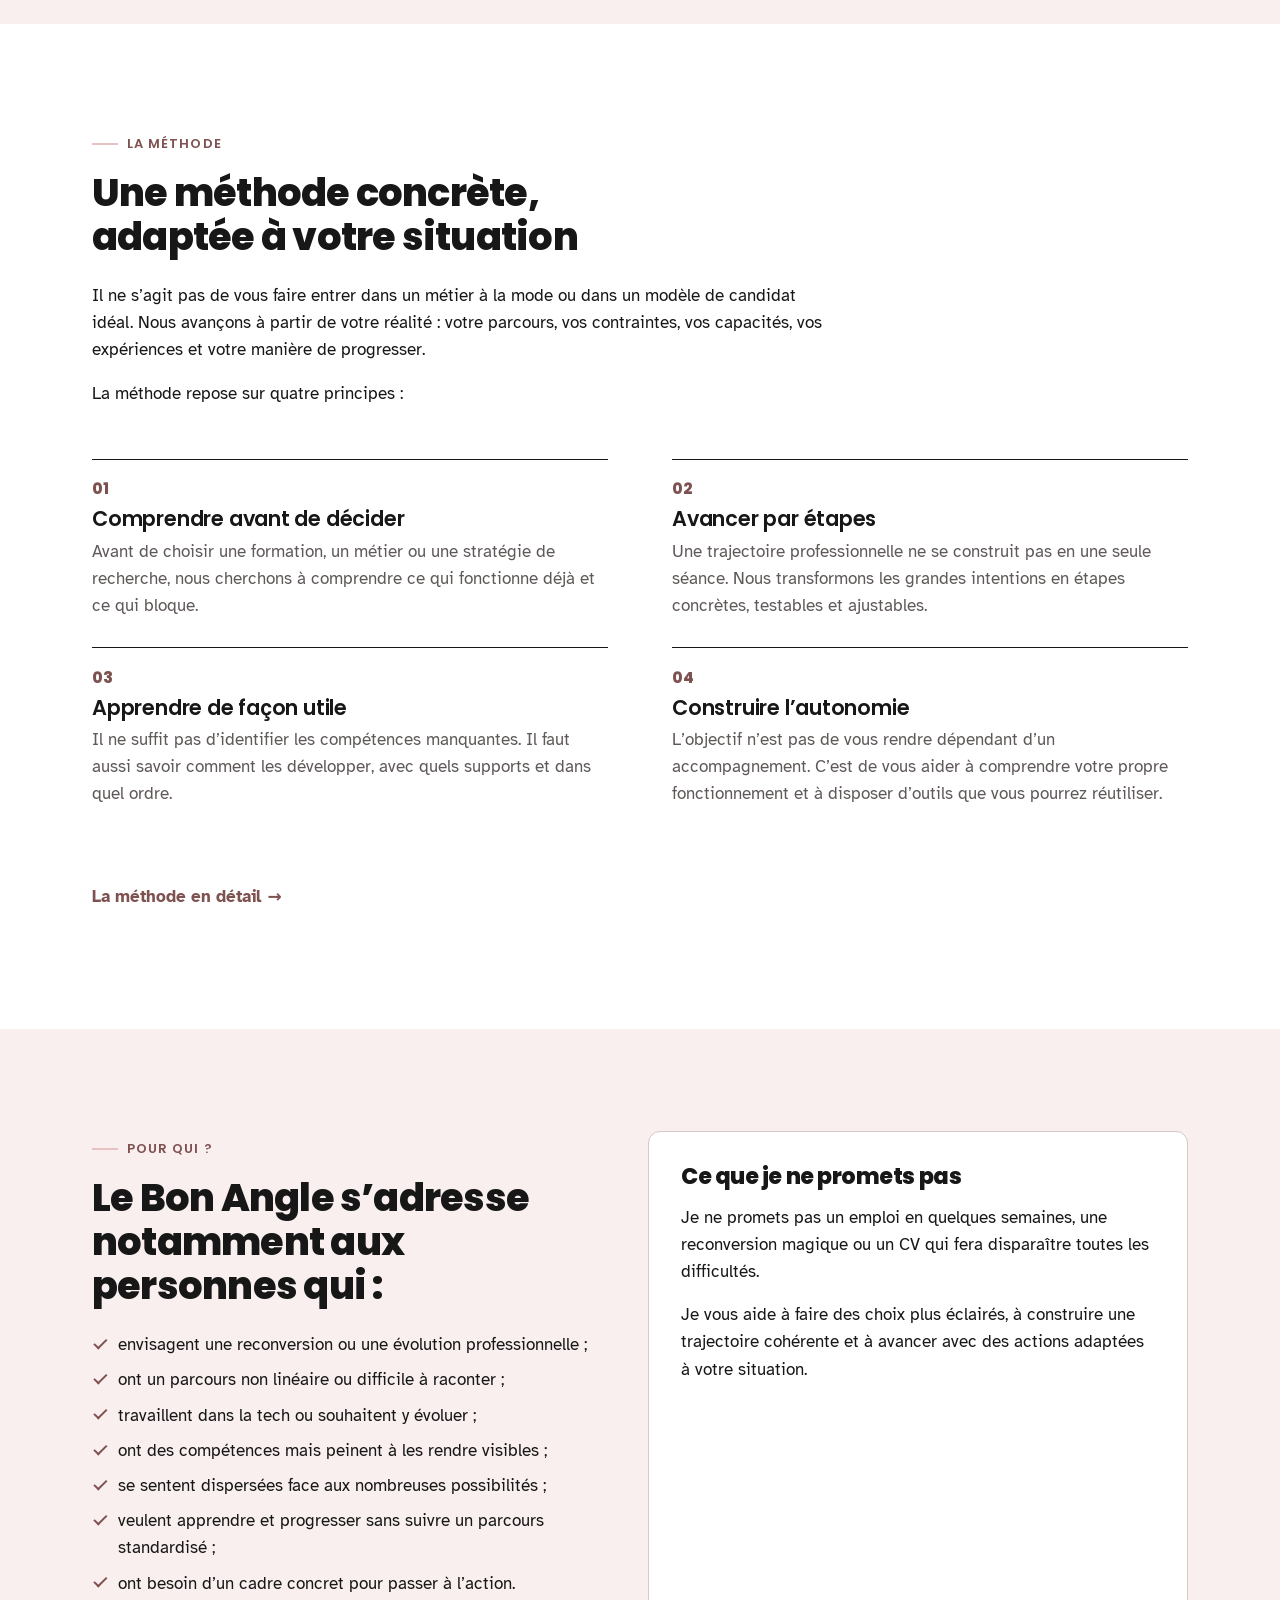
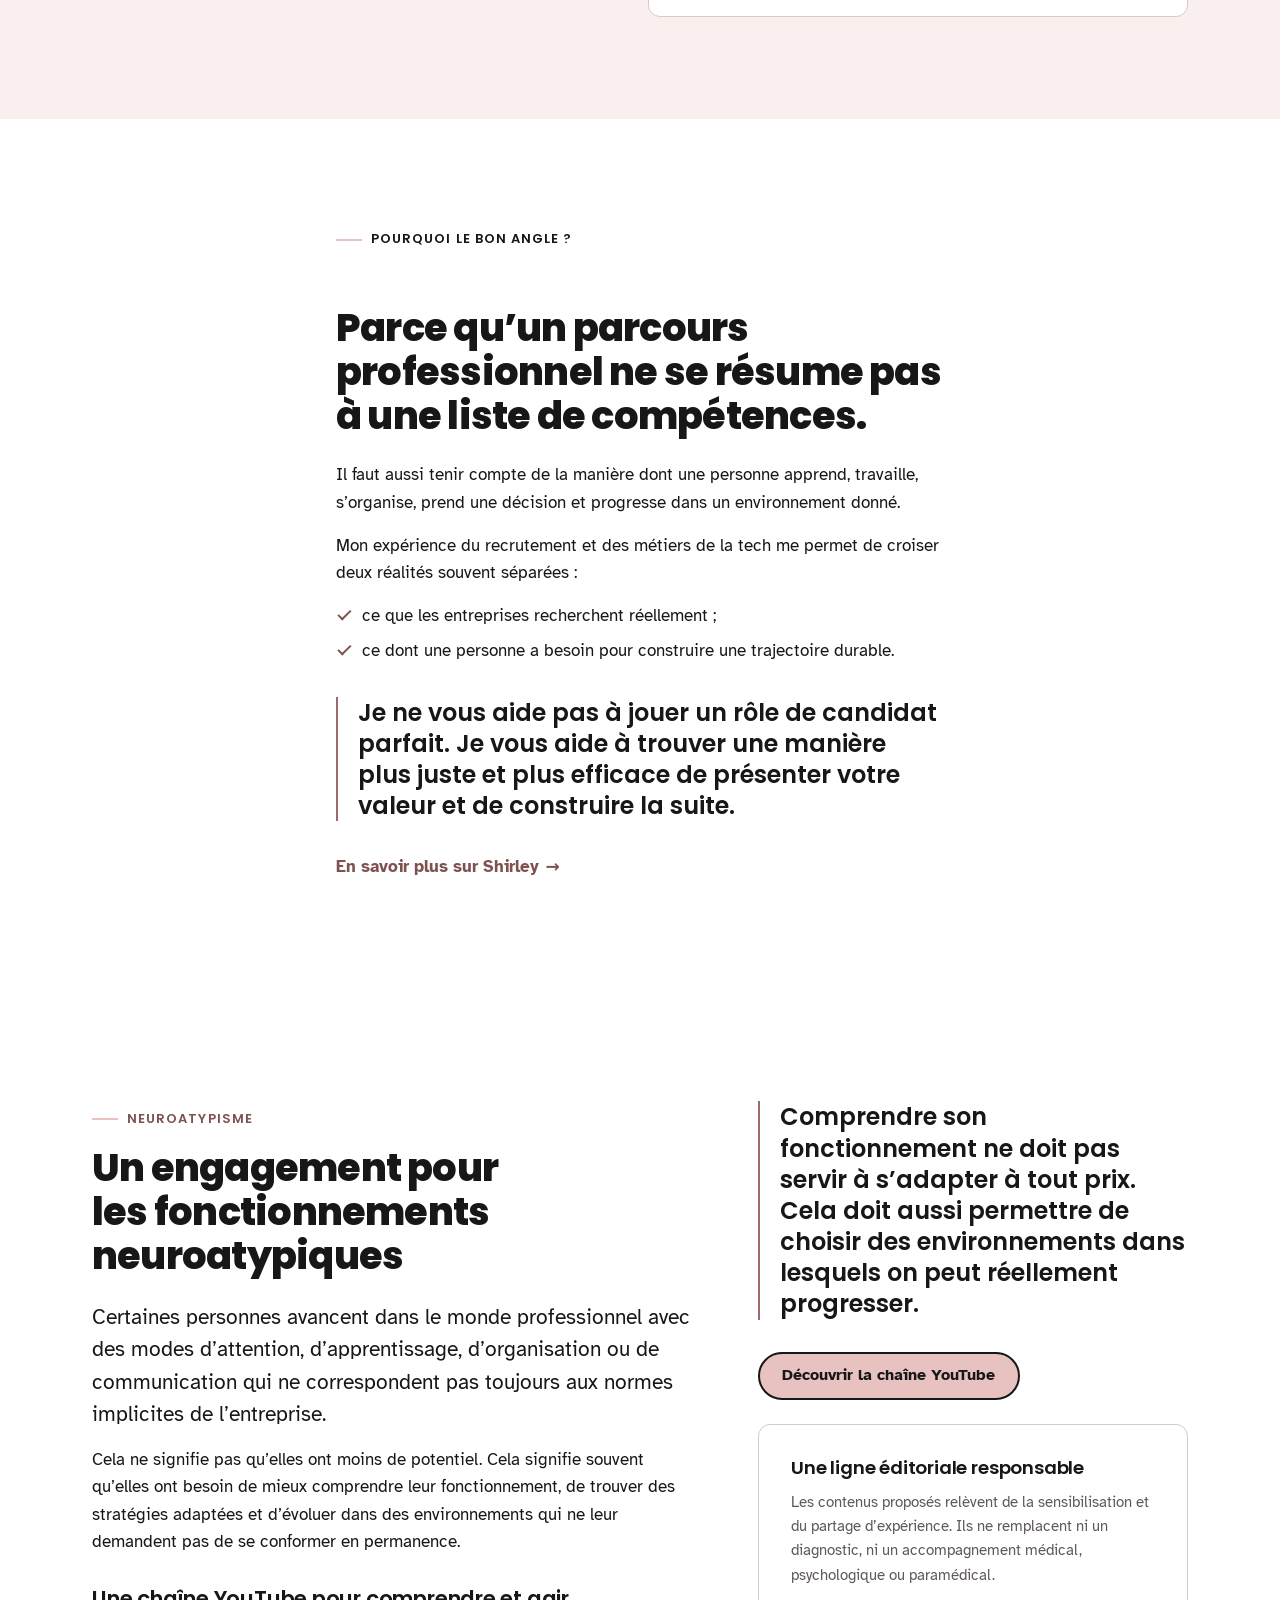
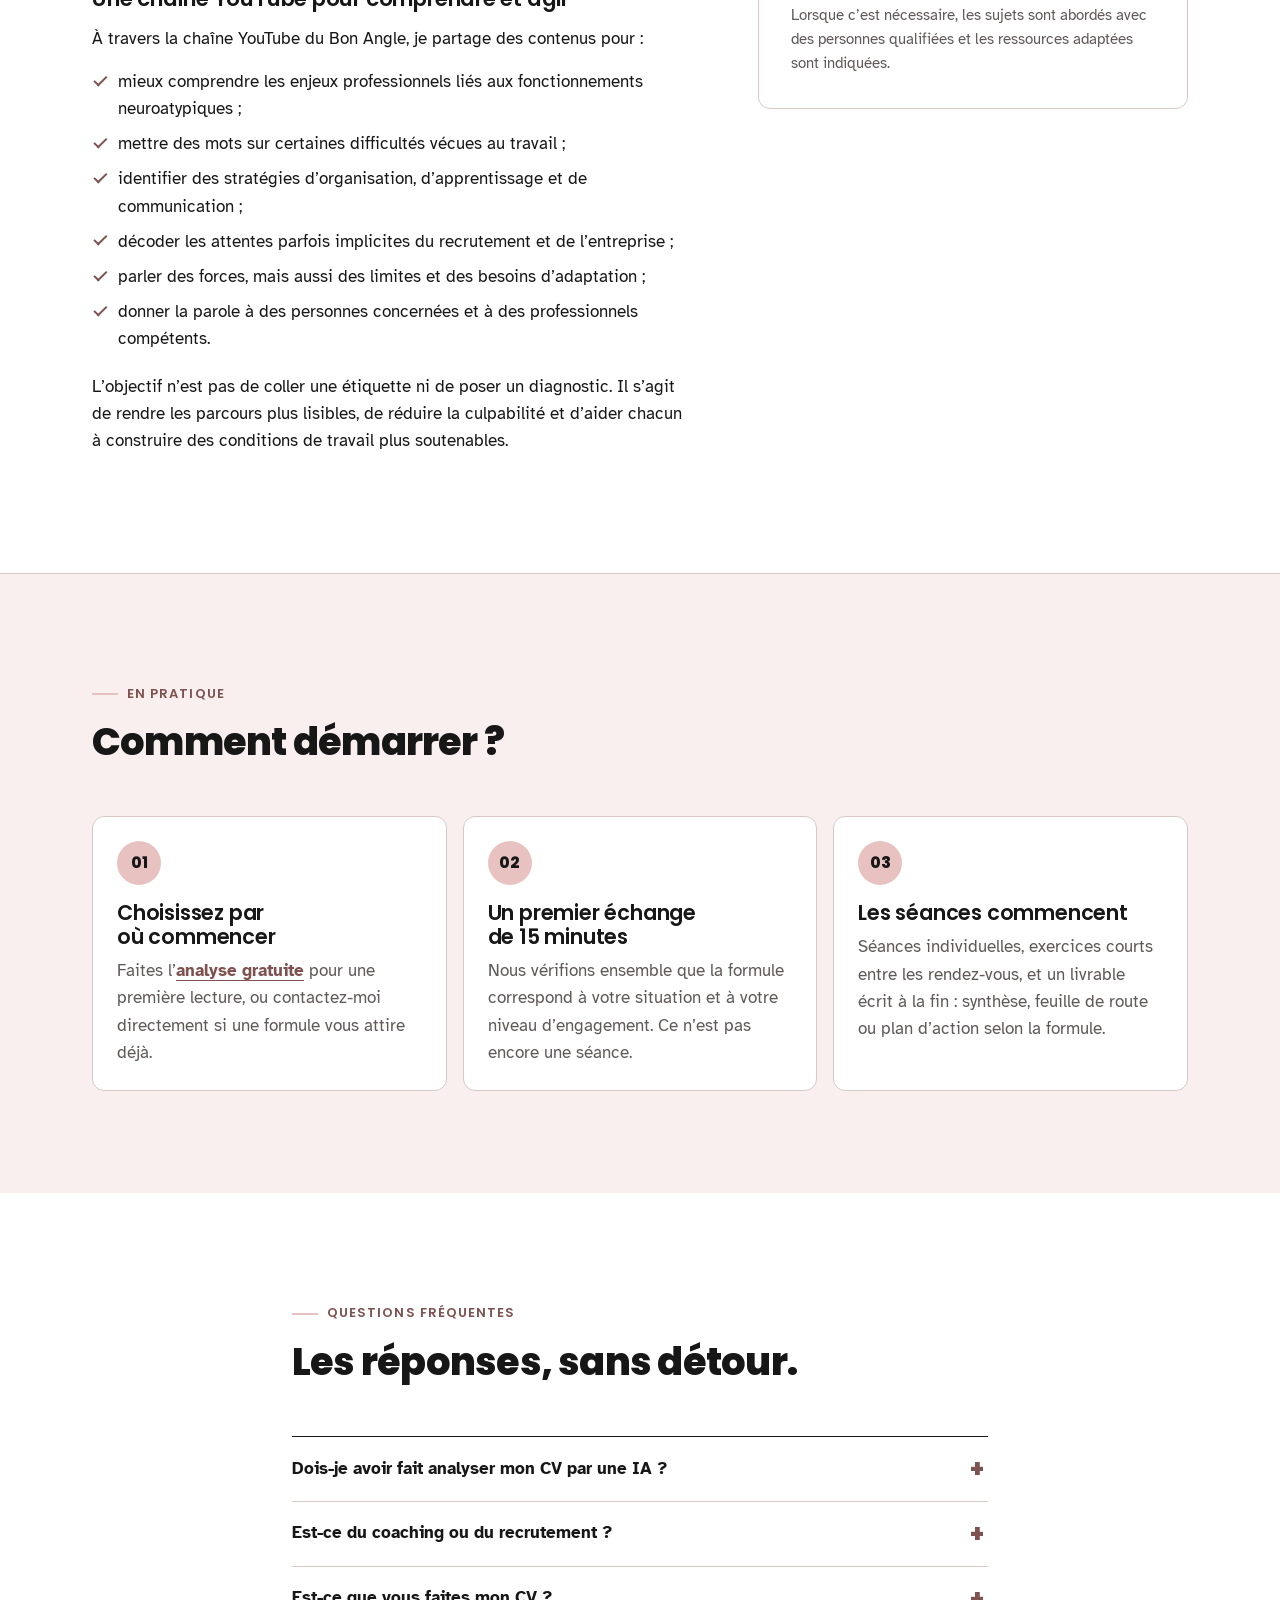
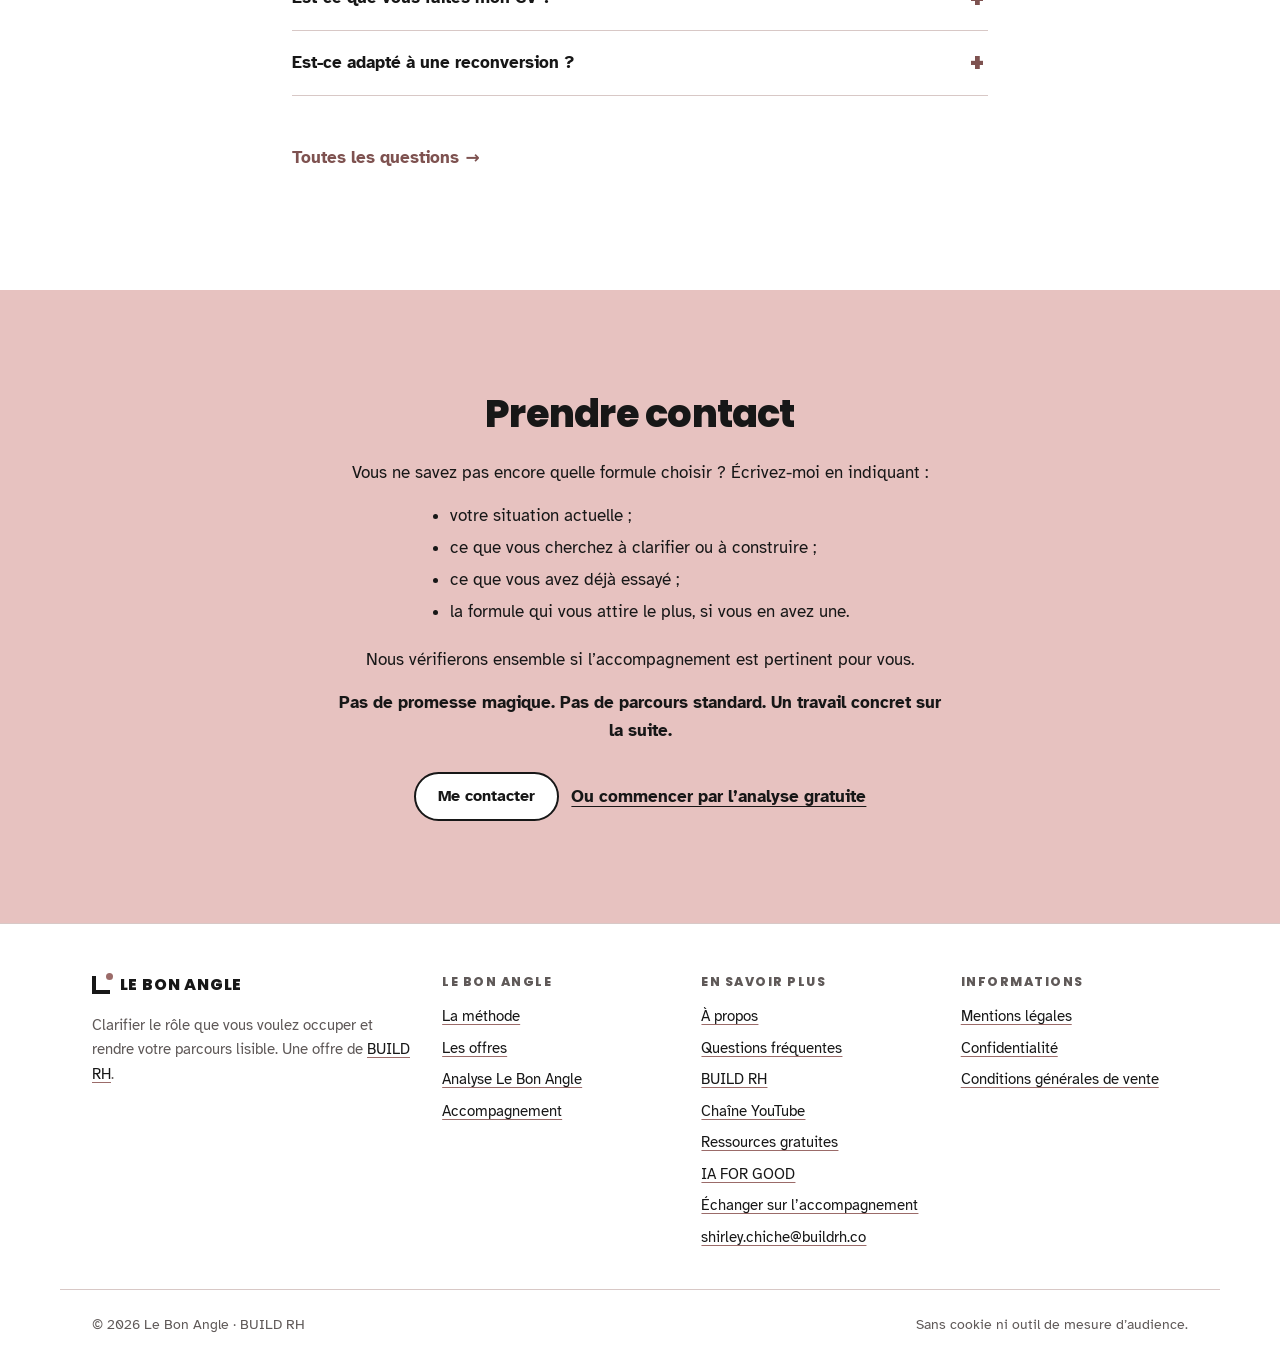
==== commit 6ef01ee2: "Retours utilisateurs anonymisés sur l'accueil et la page Analyse Co-Authored-By: Claude Opus 5.5 <no" ====
--- a/index.html
+++ b/index.html
@@ -22,7 +22,7 @@
   <link rel="icon" href="favicon.svg" type="image/svg+xml">
   <link rel="preload" href="assets/fonts/poppins-latin-800-normal.woff2" as="font" type="font/woff2" crossorigin>
   <link rel="preload" href="assets/fonts/atkinson-hyperlegible-latin-400-normal.woff2" as="font" type="font/woff2" crossorigin>
-  <link rel="stylesheet" href="assets/css/style.css?v=28">
+  <link rel="stylesheet" href="assets/css/style.css?v=29">
   <script type="application/ld+json" id="ld-json">
     {"@context":"https://schema.org","@type":"ProfessionalService","name":"Le Bon Angle","url":"https://almosnishirley.github.io/le-bon-angle/","slogan":"Construire une trajectoire professionnelle qui tient dans la réalité.","description":"Analyse de parcours, orientation professionnelle et accompagnement de carrière pour clarifier sa direction, développer ses compétences et passer à l’action.","inLanguage":"fr","parentOrganization":{"@type":"Organization","name":"BUILD RH","url":"https://build-rh.io"}}
     </script>
@@ -153,6 +153,33 @@
           <a class="btn btn-primary" href="atelier.html">Faire analyser mon parcours</a>
           <p class="small muted" style="margin-top:1rem">Elle prépare la séance Se situer, sans être obligatoire.</p>
         </aside>
+      </div>
+    </section>
+
+    <!-- ========================== RETOURS UTILISATEURS ========================== -->
+    <section class="section section-alt section-border" id="retours" aria-labelledby="retours-title">
+      <div class="container">
+        <header class="section-head">
+          <p class="eyebrow">Retours utilisateurs</p>
+          <h2 id="retours-title">Ce qu’en disent les premières personnes qui l’ont essayée</h2>
+          <p class="muted small">Messages reçus après une Analyse Le Bon Angle, reproduits avec l’accord de leurs auteurs et anonymisés.</p>
+        </header>
+        <div class="grid grid-2 grid-gap-lg">
+          <figure class="card testimonial">
+            <blockquote>
+              <p>Oui, j’ai trouvé l’analyse intéressante&nbsp;! Elle m’a permis d’identifier quelques points faibles de mon CV, notamment sur la manière de valoriser mon parcours et mon positionnement exécutif.</p>
+              <p>Je m’en suis ensuite servie comme point de départ pour retravailler mon CV […]. En revisitant mes 25&nbsp;ans de carrière, j’ai retrouvé plein de réalisations que j’avais presque oubliées. J’ai ensuite soumis la nouvelle version à ta plateforme et j’ai trouvé intéressant de voir l’évolution de l’analyse et les pistes d’amélioration restantes.</p>
+              <p>Donc oui, un regard extérieur utile pour prendre du recul et challenger la façon dont on présente son parcours&nbsp;!</p>
+            </blockquote>
+            <figcaption>Utilisatrice de l’Analyse, 25&nbsp;ans d’expérience</figcaption>
+          </figure>
+          <figure class="card testimonial">
+            <blockquote>
+              <p>Oui… des choses que je savais déjà plus ou moins sans oser me les avouer, mais l’analyse est plutôt fine et rassurante… Reste à mettre en pratique&nbsp;!</p>
+            </blockquote>
+            <figcaption>Utilisateur·rice de l’Analyse</figcaption>
+          </figure>
+        </div>
       </div>
     </section>
 
--- a/assets/css/style.css
+++ b/assets/css/style.css
@@ -663,3 +663,10 @@
   .print-url { color: var(--accent-dark); font-weight: 700; margin: 0 !important; }
   .print-disclaimer { font-size: 8pt; color: var(--muted); margin-top: 5mm; }
 }
+
+/* Retours utilisateurs */
+.testimonial { margin: 0; display: flex; flex-direction: column; gap: 1rem; }
+.testimonial blockquote { margin: 0; padding-left: 1rem; border-left: 4px solid var(--powder); }
+.testimonial blockquote p:last-child { margin-bottom: 0; }
+.testimonial figcaption { margin-top: auto; font-weight: 700; font-size: 0.95rem; }
+.testimonial figcaption::before { content: "— "; }
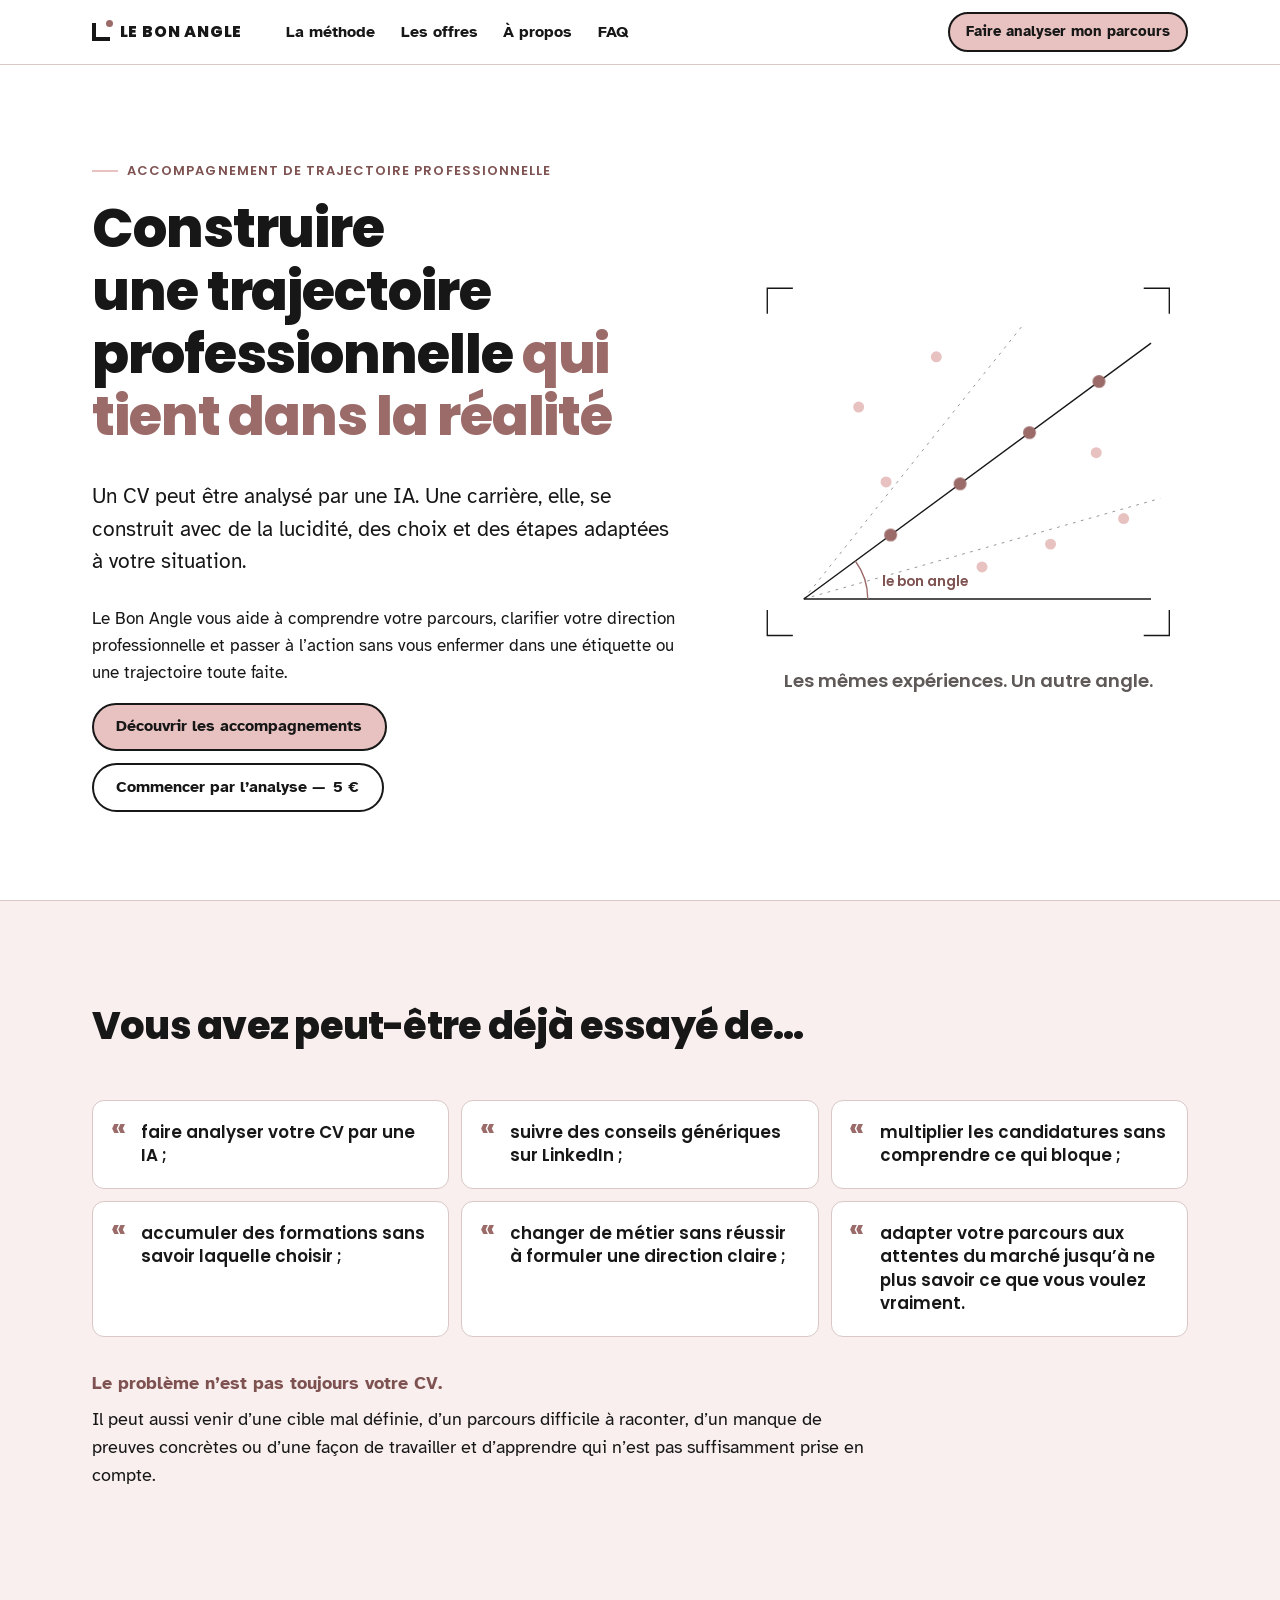
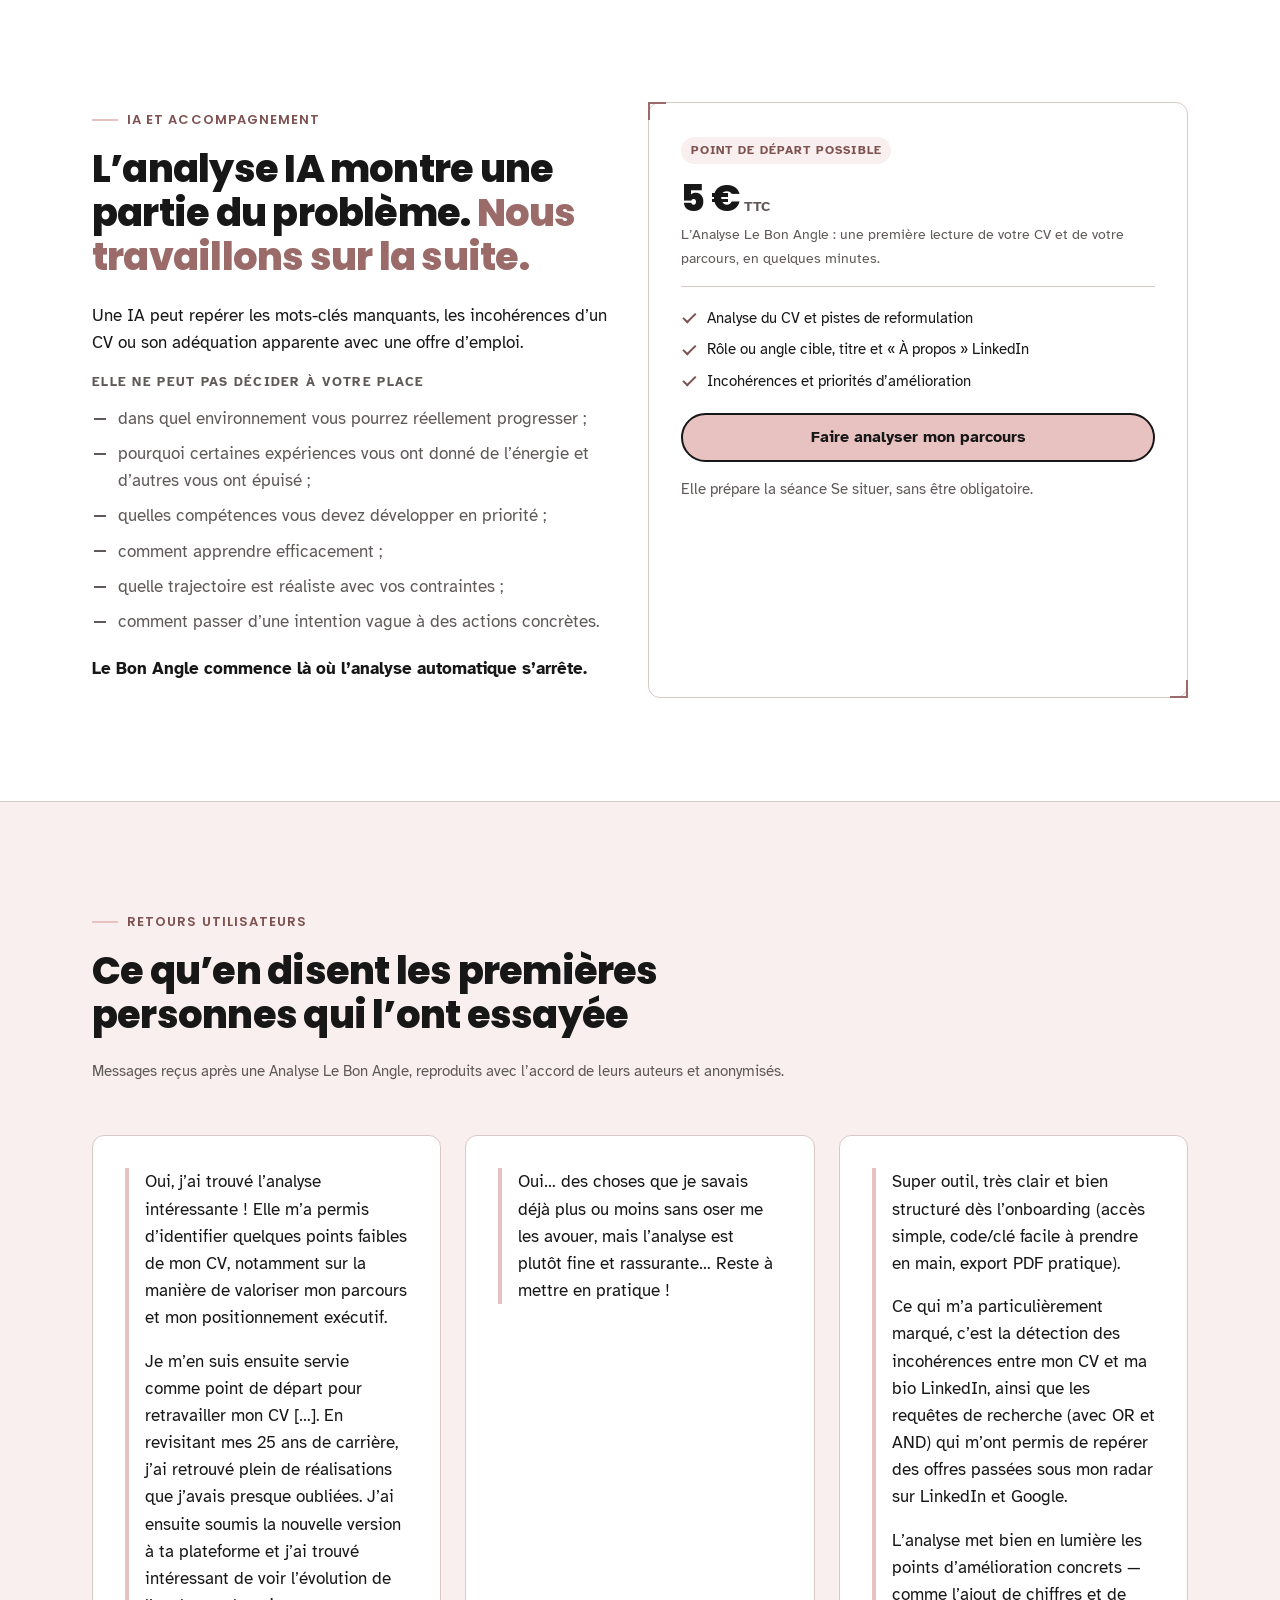
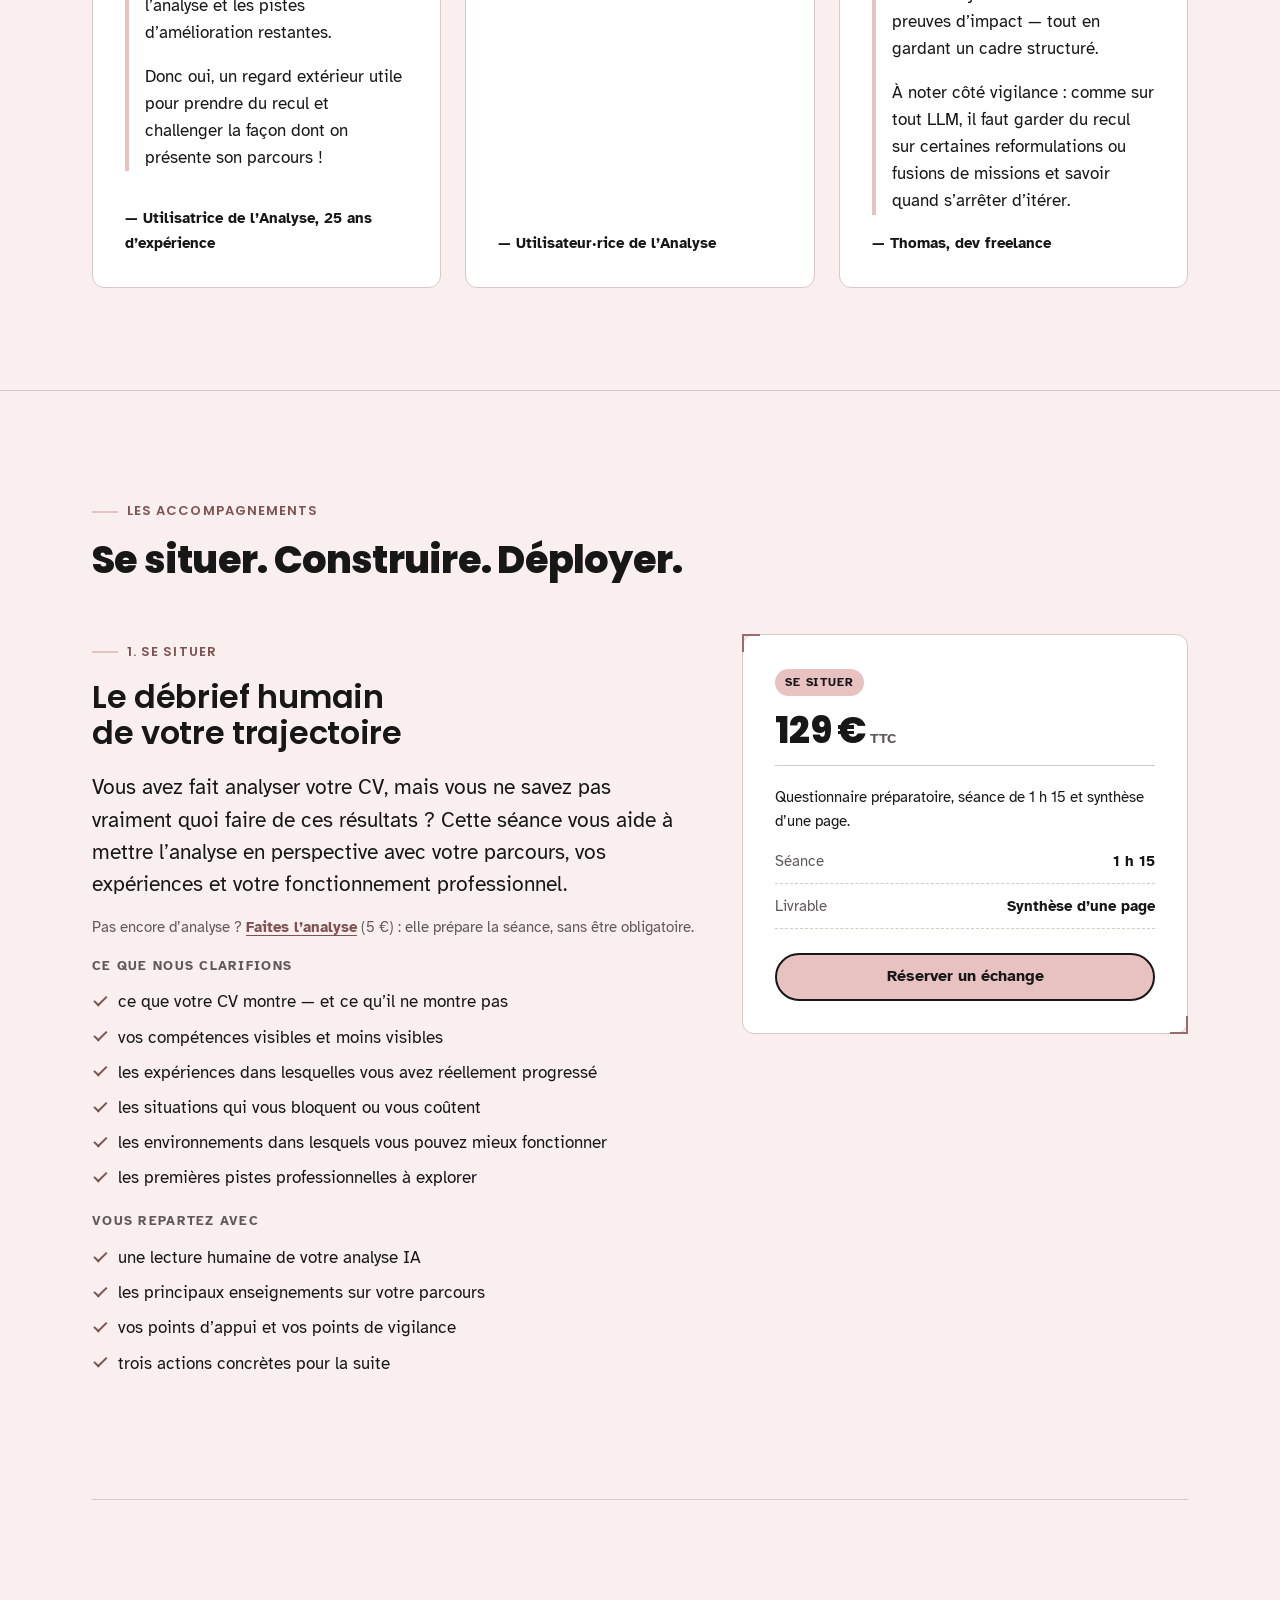
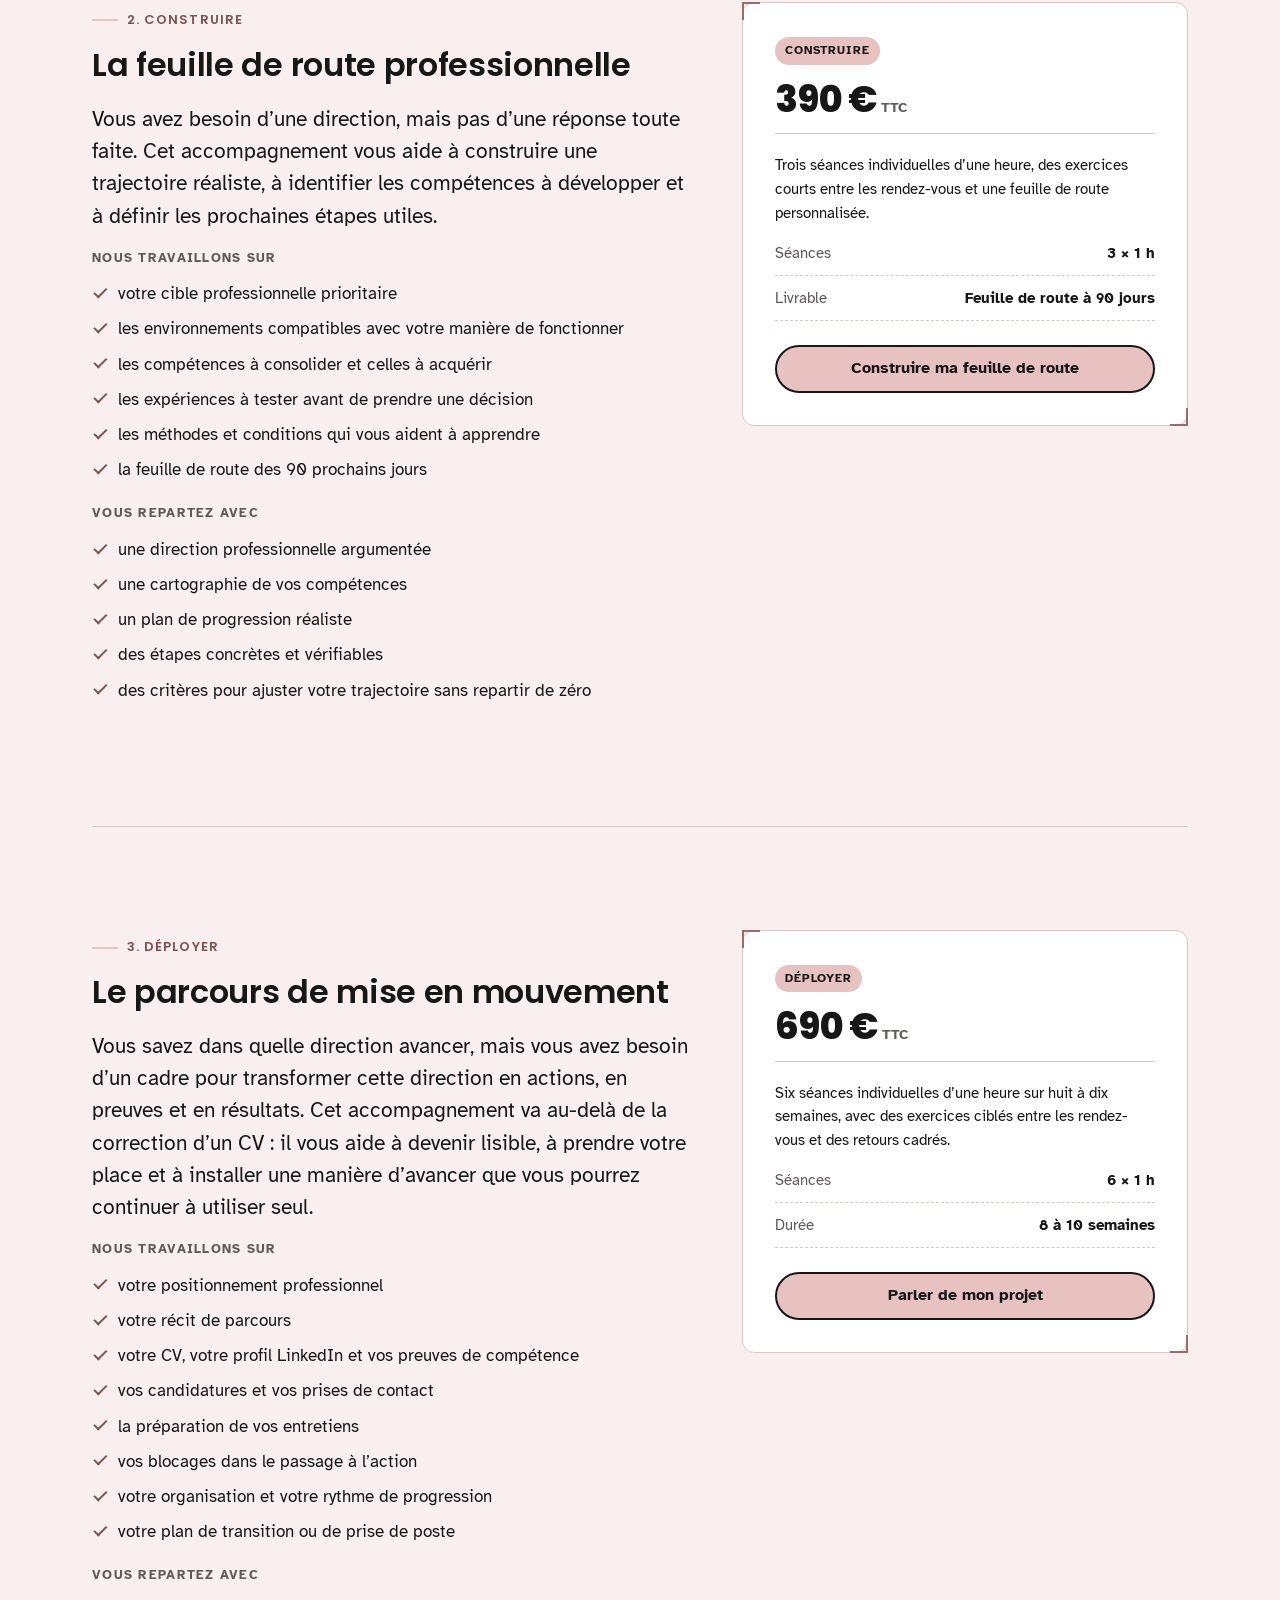
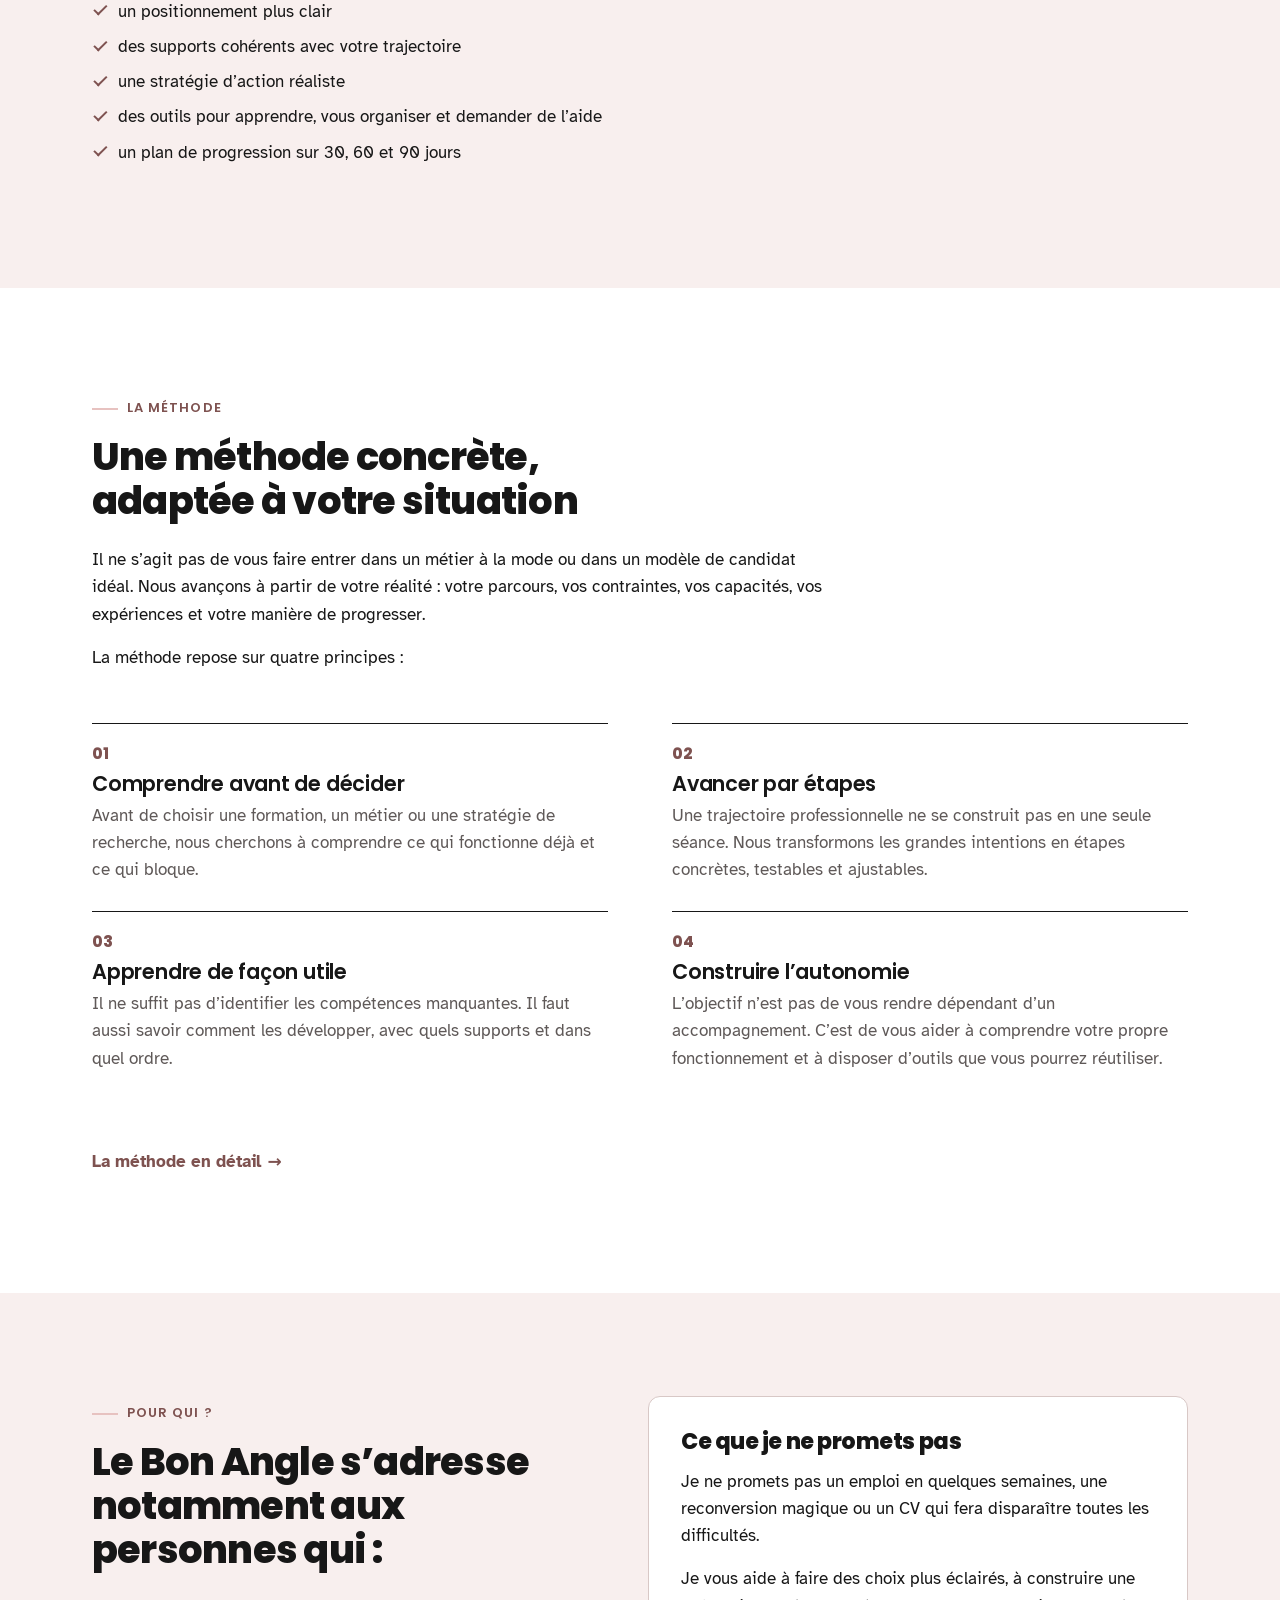
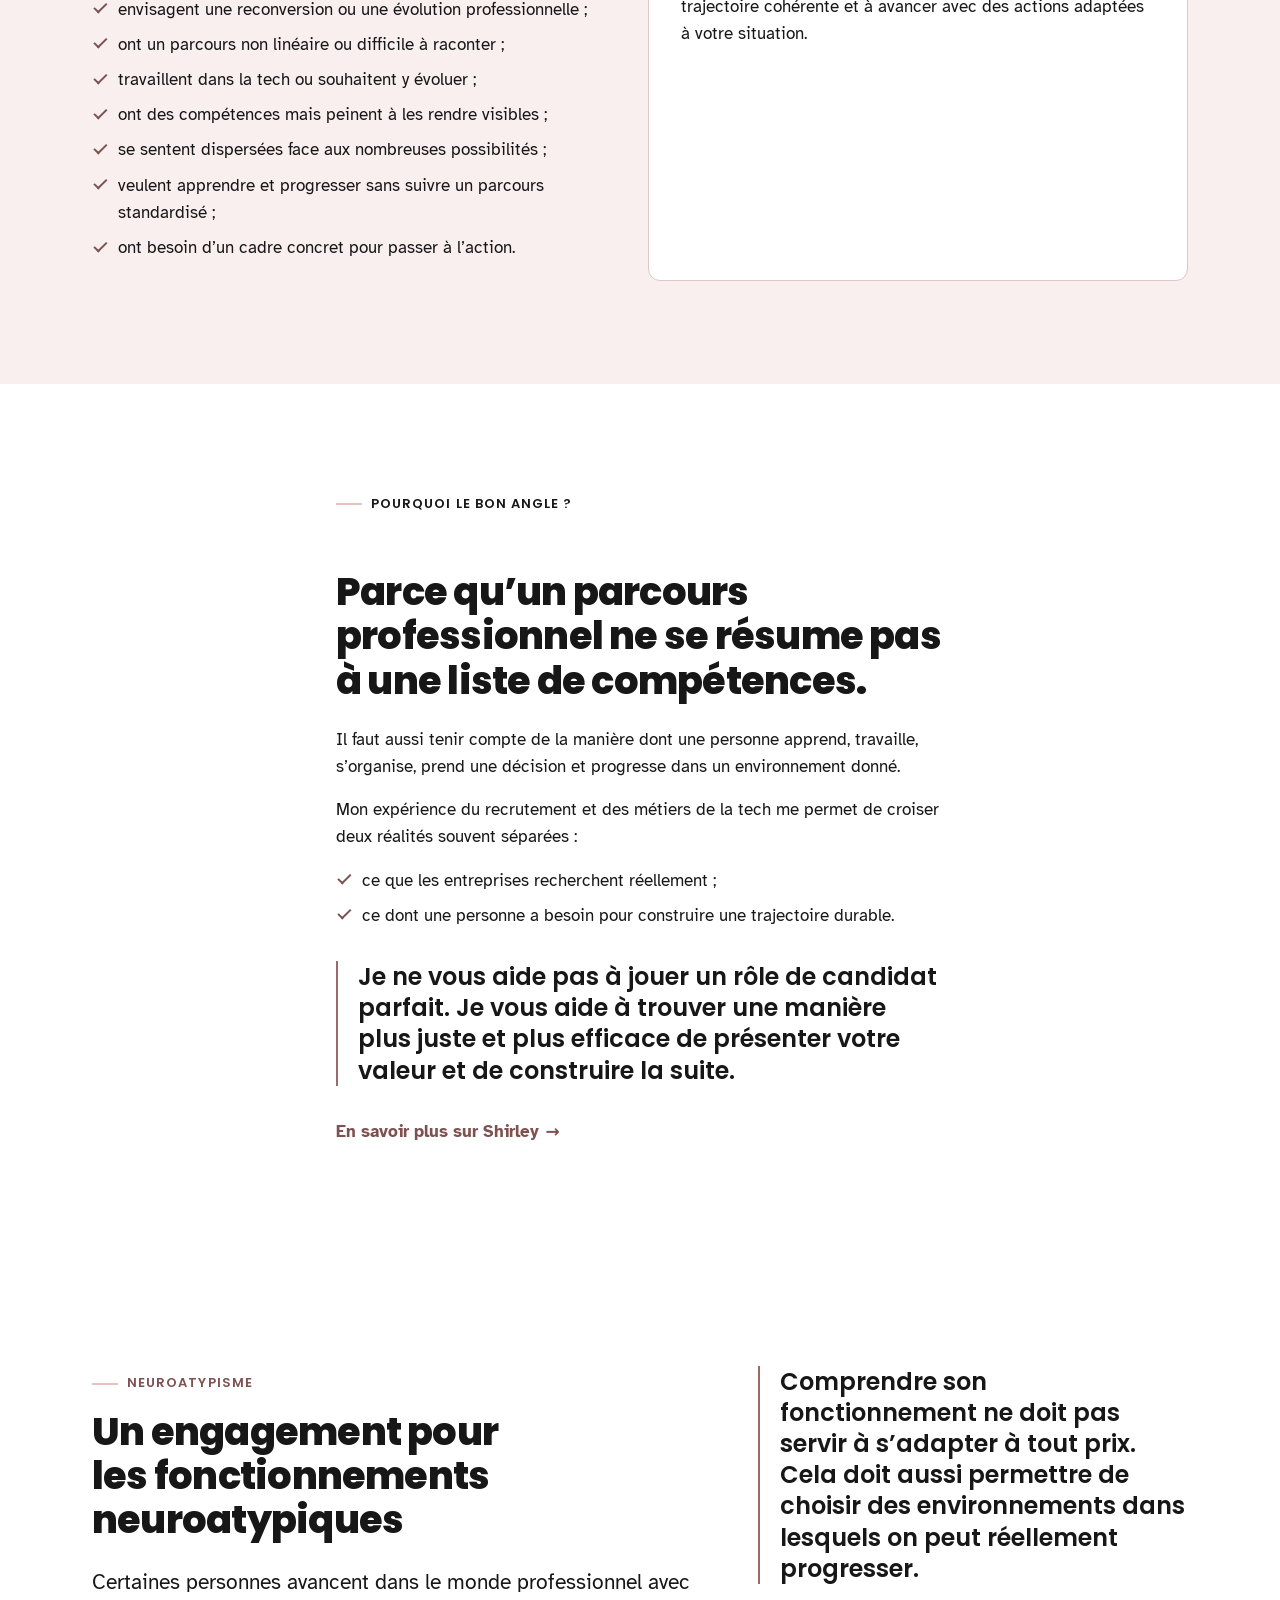
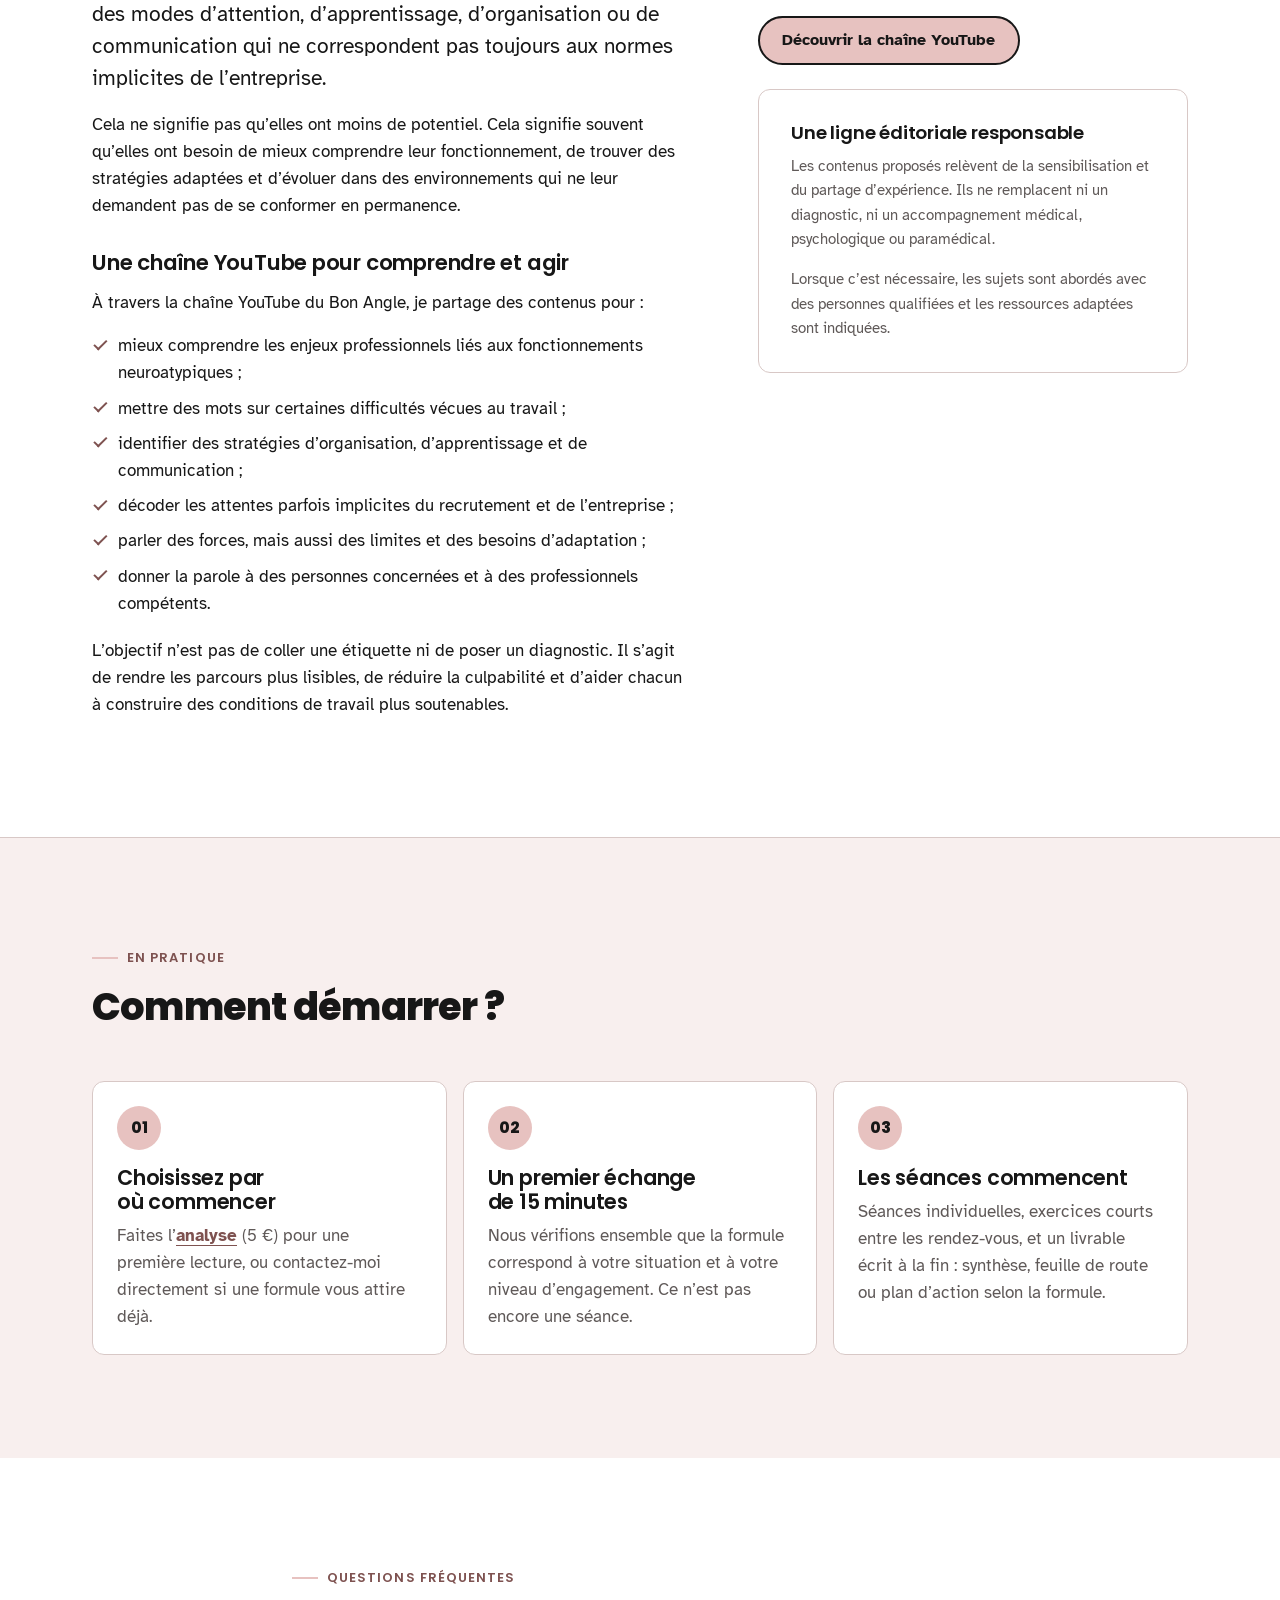
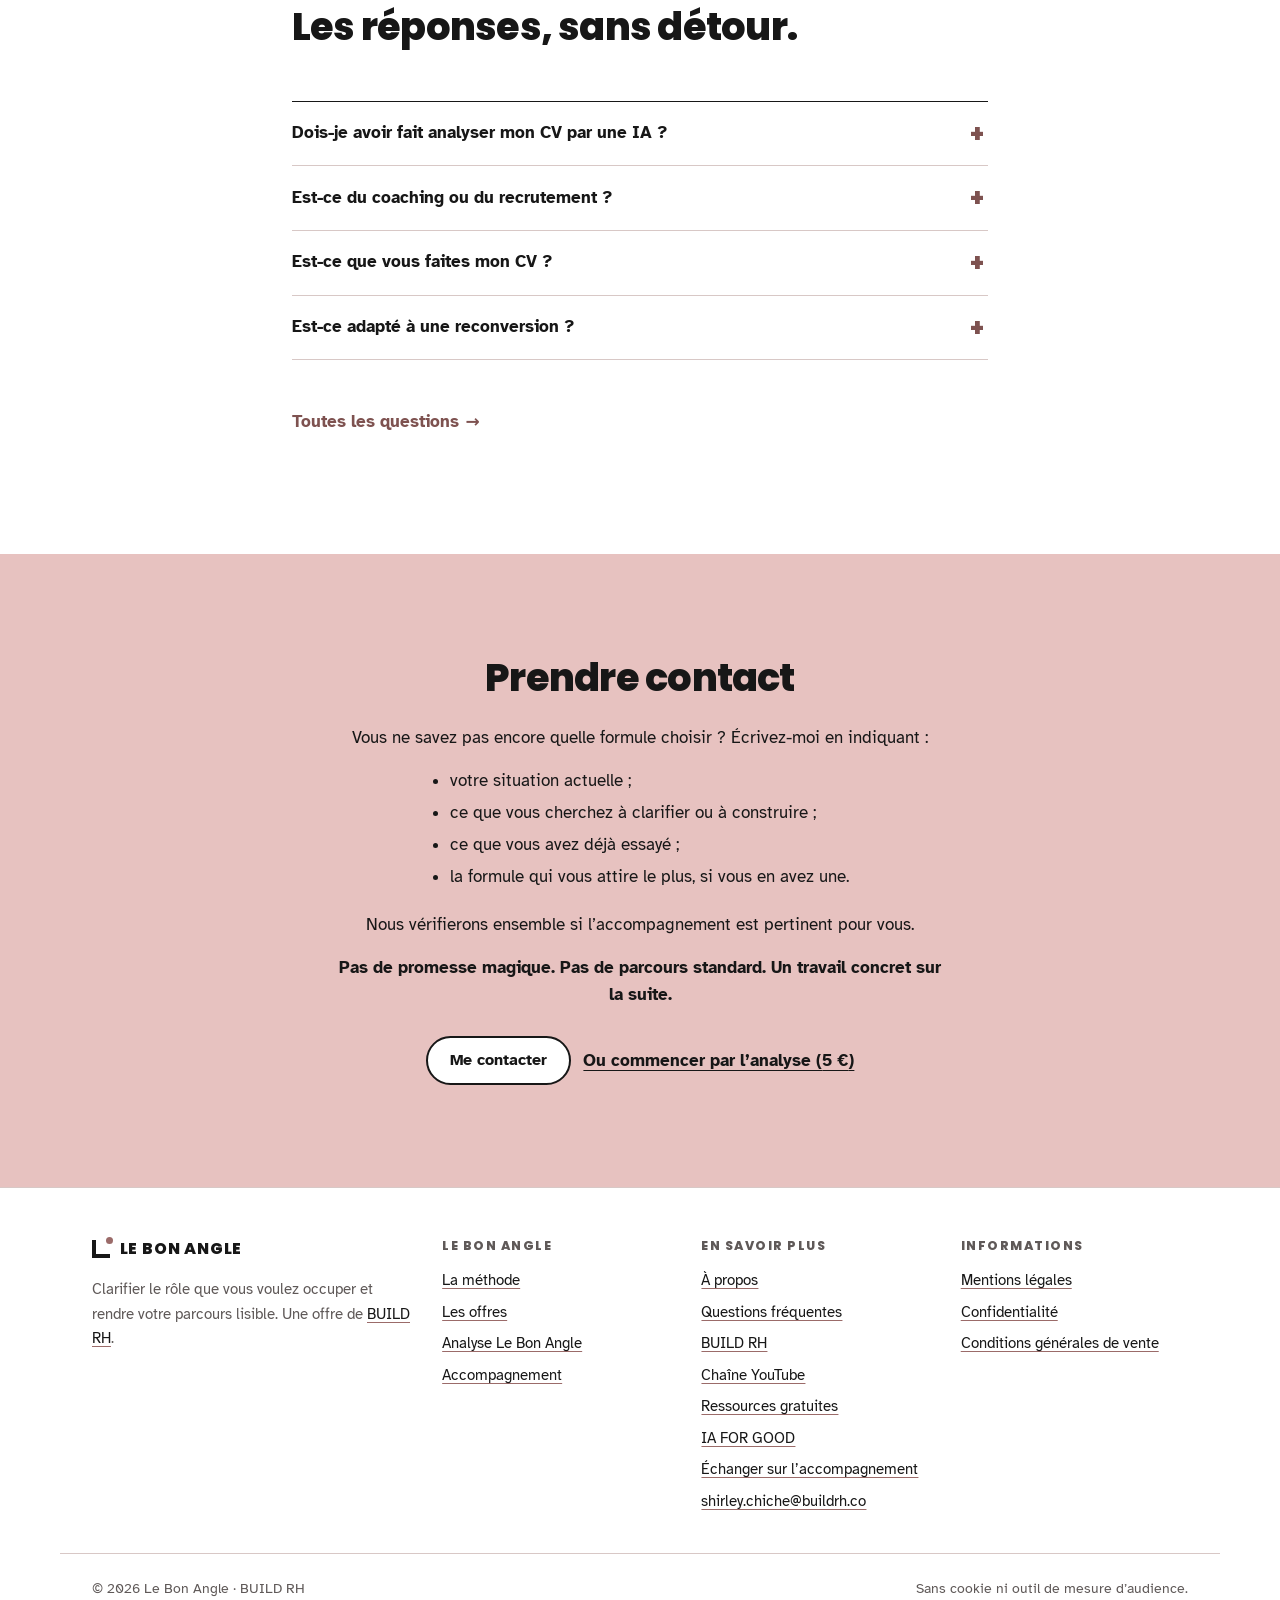
==== commit c86b66f9: "Analyse Le Bon Angle à 5 € (Payhip), CGV avec rétractation, retour de Thomas ; marqueurs :cite retir" ====
--- a/index.html
+++ b/index.html
@@ -22,12 +22,12 @@
   <link rel="icon" href="favicon.svg" type="image/svg+xml">
   <link rel="preload" href="assets/fonts/poppins-latin-800-normal.woff2" as="font" type="font/woff2" crossorigin>
   <link rel="preload" href="assets/fonts/atkinson-hyperlegible-latin-400-normal.woff2" as="font" type="font/woff2" crossorigin>
-  <link rel="stylesheet" href="assets/css/style.css?v=29">
+  <link rel="stylesheet" href="assets/css/style.css?v=41">
   <script type="application/ld+json" id="ld-json">
     {"@context":"https://schema.org","@type":"ProfessionalService","name":"Le Bon Angle","url":"https://almosnishirley.github.io/le-bon-angle/","slogan":"Construire une trajectoire professionnelle qui tient dans la réalité.","description":"Analyse de parcours, orientation professionnelle et accompagnement de carrière pour clarifier sa direction, développer ses compétences et passer à l’action.","inLanguage":"fr","parentOrganization":{"@type":"Organization","name":"BUILD RH","url":"https://build-rh.io"}}
     </script>
-  <script src="assets/js/config.js?v=29" defer></script>
-  <script src="assets/js/main.js?v=28" defer></script>
+  <script src="assets/js/config.js?v=40" defer></script>
+  <script src="assets/js/main.js?v=40" defer></script>
 </head>
 <body>
   <a class="skip-link" href="#contenu">Aller au contenu</a>
@@ -66,7 +66,7 @@
           <p>Le Bon Angle vous aide à comprendre votre parcours, clarifier votre direction professionnelle et passer à l’action sans vous enfermer dans une étiquette ou une trajectoire toute faite.</p>
           <div class="btn-row">
             <a class="btn btn-primary" href="#accompagnements">Découvrir les accompagnements</a>
-            <a class="btn btn-secondary" href="atelier.html">Commencer par l’analyse gratuite</a>
+            <a class="btn btn-secondary" href="atelier.html">Commencer par l’analyse — <span data-prix="analyse">5&nbsp;€</span></a>
           </div>
         </div>
 
@@ -139,10 +139,10 @@
           </ul>
           <p><strong>Le Bon Angle commence là où l’analyse automatique s’arrête.</strong></p>
         </div>
-        <aside class="buy-card frame" aria-label="Analyse gratuite">
+        <aside class="buy-card frame" aria-label="Analyse à 5 €">
           <div class="price">
             <span class="tag tag-ia">Point de départ possible</span>
-            <div class="price-main">Gratuit</div>
+            <div class="price-main"><span data-prix="analyse">5&nbsp;€</span><small>TTC</small></div>
             <span class="price-note">L’Analyse Le Bon Angle&nbsp;: une première lecture de votre CV et de votre parcours, en quelques minutes.</span>
           </div>
           <ul class="checklist small">
@@ -164,7 +164,7 @@
           <h2 id="retours-title">Ce qu’en disent les premières personnes qui l’ont essayée</h2>
           <p class="muted small">Messages reçus après une Analyse Le Bon Angle, reproduits avec l’accord de leurs auteurs et anonymisés.</p>
         </header>
-        <div class="grid grid-2 grid-gap-lg">
+        <div class="grid grid-3 grid-gap-lg">
           <figure class="card testimonial">
             <blockquote>
               <p>Oui, j’ai trouvé l’analyse intéressante&nbsp;! Elle m’a permis d’identifier quelques points faibles de mon CV, notamment sur la manière de valoriser mon parcours et mon positionnement exécutif.</p>
@@ -179,6 +179,15 @@
             </blockquote>
             <figcaption>Utilisateur·rice de l’Analyse</figcaption>
           </figure>
+          <figure class="card testimonial">
+            <blockquote>
+              <p>Super outil, très clair et bien structuré dès l’onboarding (accès simple, code/clé facile à prendre en main, export PDF pratique).</p>
+              <p>Ce qui m’a particulièrement marqué, c’est la détection des incohérences entre mon CV et ma bio LinkedIn, ainsi que les requêtes de recherche (avec OR et AND) qui m’ont permis de repérer des offres passées sous mon radar sur LinkedIn et Google.</p>
+              <p>L’analyse met bien en lumière les points d’amélioration concrets — comme l’ajout de chiffres et de preuves d’impact — tout en gardant un cadre structuré.</p>
+              <p>À noter côté vigilance&nbsp;: comme sur tout LLM, il faut garder du recul sur certaines reformulations ou fusions de missions et savoir quand s’arrêter d’itérer.</p>
+            </blockquote>
+            <figcaption>Thomas, dev freelance</figcaption>
+          </figure>
         </div>
       </div>
     </section>
@@ -196,7 +205,7 @@
             <p class="eyebrow">1. Se situer</p>
             <h3 id="t-se-situer" class="format-title">Le débrief humain de votre trajectoire</h3>
             <p class="lead">Vous avez fait analyser votre CV, mais vous ne savez pas vraiment quoi faire de ces résultats&nbsp;? Cette séance vous aide à mettre l’analyse en perspective avec votre parcours, vos expériences et votre fonctionnement professionnel.</p>
-            <p class="small muted">Pas encore d’analyse&nbsp;? <a class="text-link" href="atelier.html">Faites l’analyse gratuite</a>&nbsp;: elle prépare la séance, sans être obligatoire.</p>
+            <p class="small muted">Pas encore d’analyse&nbsp;? <a class="text-link" href="atelier.html">Faites l’analyse</a> (<span data-prix="analyse">5&nbsp;€</span>)&nbsp;: elle prépare la séance, sans être obligatoire.</p>
             <p class="list-title">Ce que nous clarifions</p>
             <ul class="checklist">
               <li>ce que votre CV montre — et ce qu’il ne montre pas</li>
@@ -411,7 +420,7 @@
           <h2 id="start-title">Comment démarrer&nbsp;?</h2>
         </header>
         <ol class="steps steps-3">
-          <li class="step"><span class="step-num" aria-hidden="true">01</span><h3>Choisissez par où commencer</h3><p>Faites l’<a class="text-link" href="atelier.html">analyse gratuite</a> pour une première lecture, ou contactez-moi directement si une formule vous attire déjà.</p></li>
+          <li class="step"><span class="step-num" aria-hidden="true">01</span><h3>Choisissez par où commencer</h3><p>Faites l’<a class="text-link" href="atelier.html">analyse</a> (<span data-prix="analyse">5&nbsp;€</span>) pour une première lecture, ou contactez-moi directement si une formule vous attire déjà.</p></li>
           <li class="step"><span class="step-num" aria-hidden="true">02</span><h3>Un premier échange de 15 minutes</h3><p>Nous vérifions ensemble que la formule correspond à votre situation et à votre niveau d’engagement. Ce n’est pas encore une séance.</p></li>
           <li class="step"><span class="step-num" aria-hidden="true">03</span><h3>Les séances commencent</h3><p>Séances individuelles, exercices courts entre les rendez-vous, et un livrable écrit à la fin&nbsp;: synthèse, feuille de route ou plan d’action selon la formule.</p></li>
         </ol>
@@ -428,7 +437,7 @@
         <div class="faq">
           <details>
             <summary>Dois-je avoir fait analyser mon CV par une IA&nbsp;?</summary>
-            <div class="faq-answer"><p>Non. L’analyse IA peut constituer un point de départ, mais elle n’est pas obligatoire. Nous pouvons partir directement de votre parcours et de votre situation actuelle. Si vous voulez commencer par là, <a class="text-link" href="atelier.html">l’analyse est gratuite</a>.</p></div>
+            <div class="faq-answer"><p>Non. L’analyse IA peut constituer un point de départ, mais elle n’est pas obligatoire. Nous pouvons partir directement de votre parcours et de votre situation actuelle. Si vous voulez commencer par là, <a class="text-link" href="atelier.html">l’analyse coûte <span data-prix="analyse">5&nbsp;€</span></a>.</p></div>
           </details>
           <details>
             <summary>Est-ce du coaching ou du recrutement&nbsp;?</summary>
@@ -462,7 +471,7 @@
         <p><strong>Pas de promesse magique. Pas de parcours standard. Un travail concret sur la suite.</strong></p>
         <div class="btn-row">
           <a class="btn btn-primary" href="mailto:shirley.chiche@buildrh.co" data-contact="general">Me contacter</a>
-          <a class="text-link" href="atelier.html">Ou commencer par l’analyse gratuite</a>
+          <a class="text-link" href="atelier.html">Ou commencer par l’analyse (<span data-prix="analyse">5&nbsp;€</span>)</a>
         </div>
       </div>
     </section>
--- a/assets/css/style.css
+++ b/assets/css/style.css
@@ -662,6 +662,8 @@
   .print-next-title { font-family: var(--font-title); font-weight: 800; font-size: 11.5pt !important; margin-bottom: 3mm !important; }
   .print-url { color: var(--accent-dark); font-weight: 700; margin: 0 !important; }
   .print-disclaimer { font-size: 8pt; color: var(--muted); margin-top: 5mm; }
+  /* Évite une page blanche finale (paragraphe du bouton « Lancer une autre analyse ») */
+  p:has(> #restart-btn) { display: none !important; }
 }
 
 /* Retours utilisateurs */
